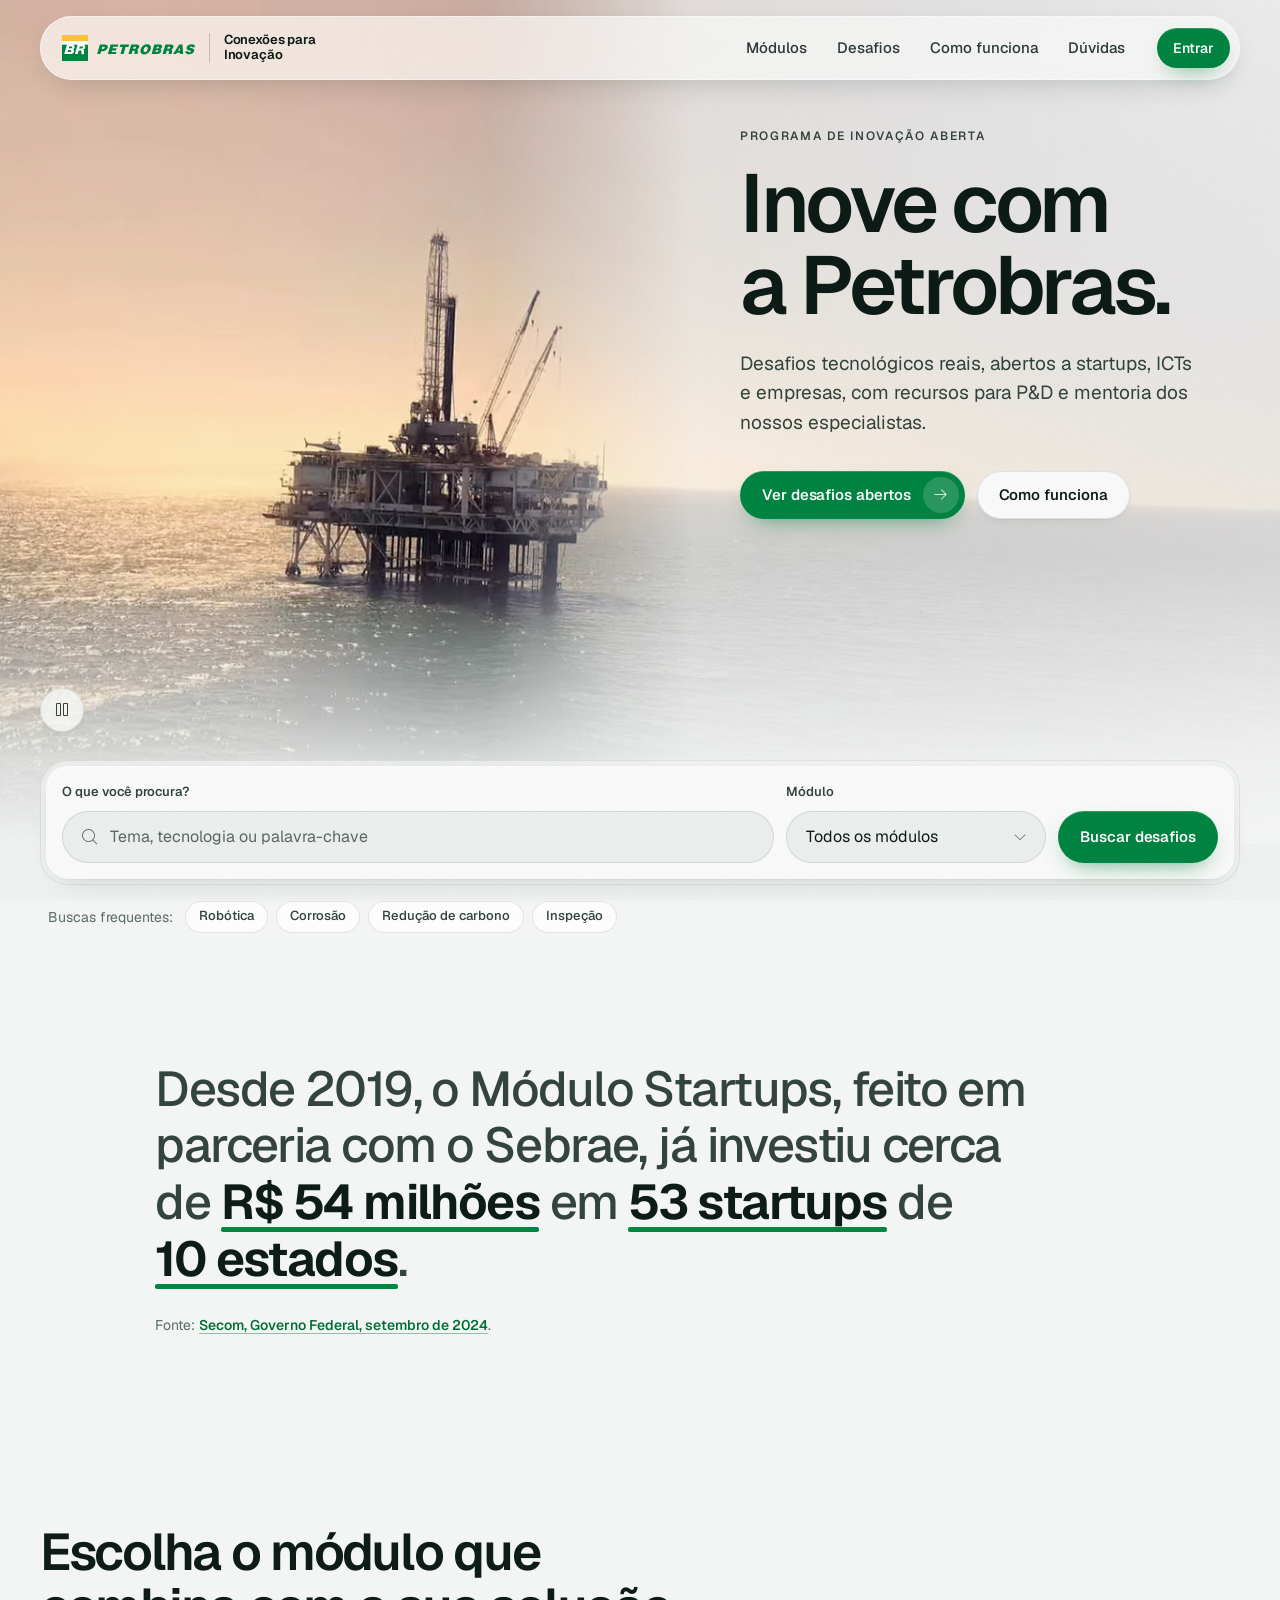
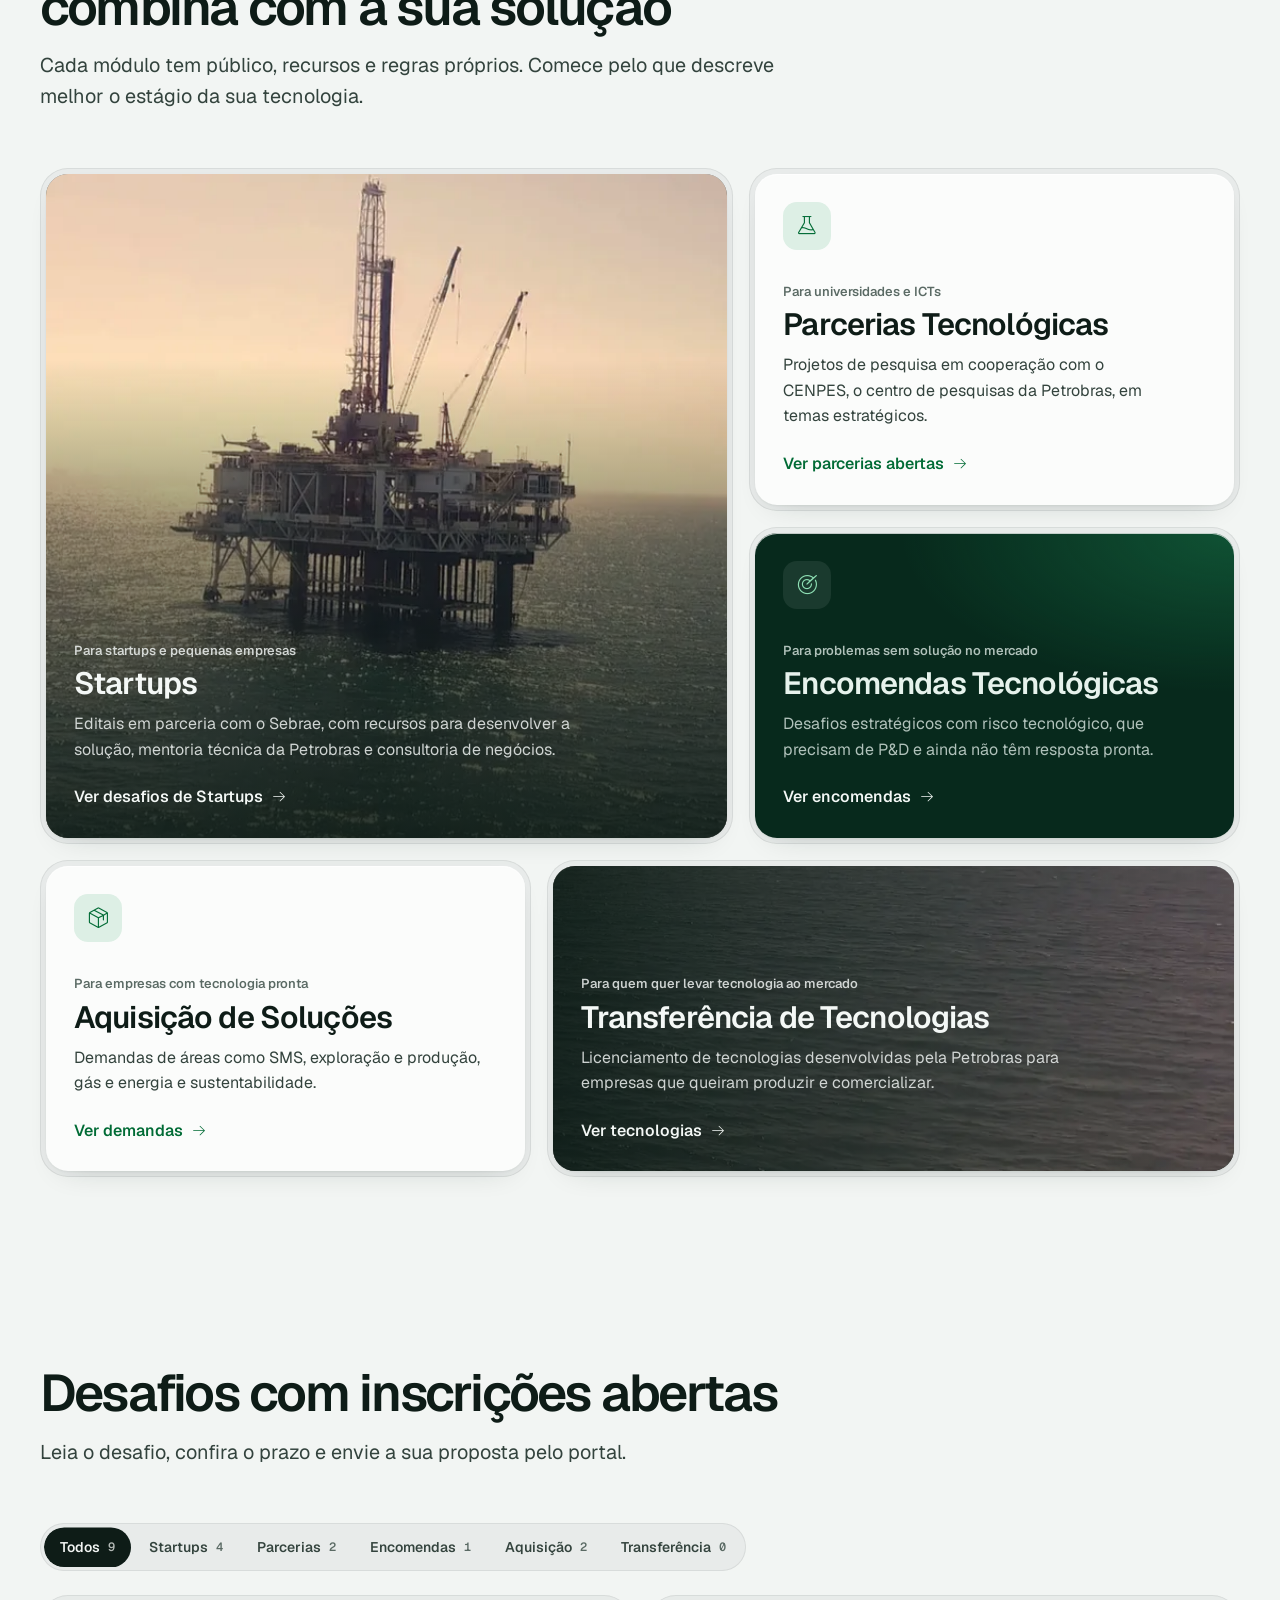
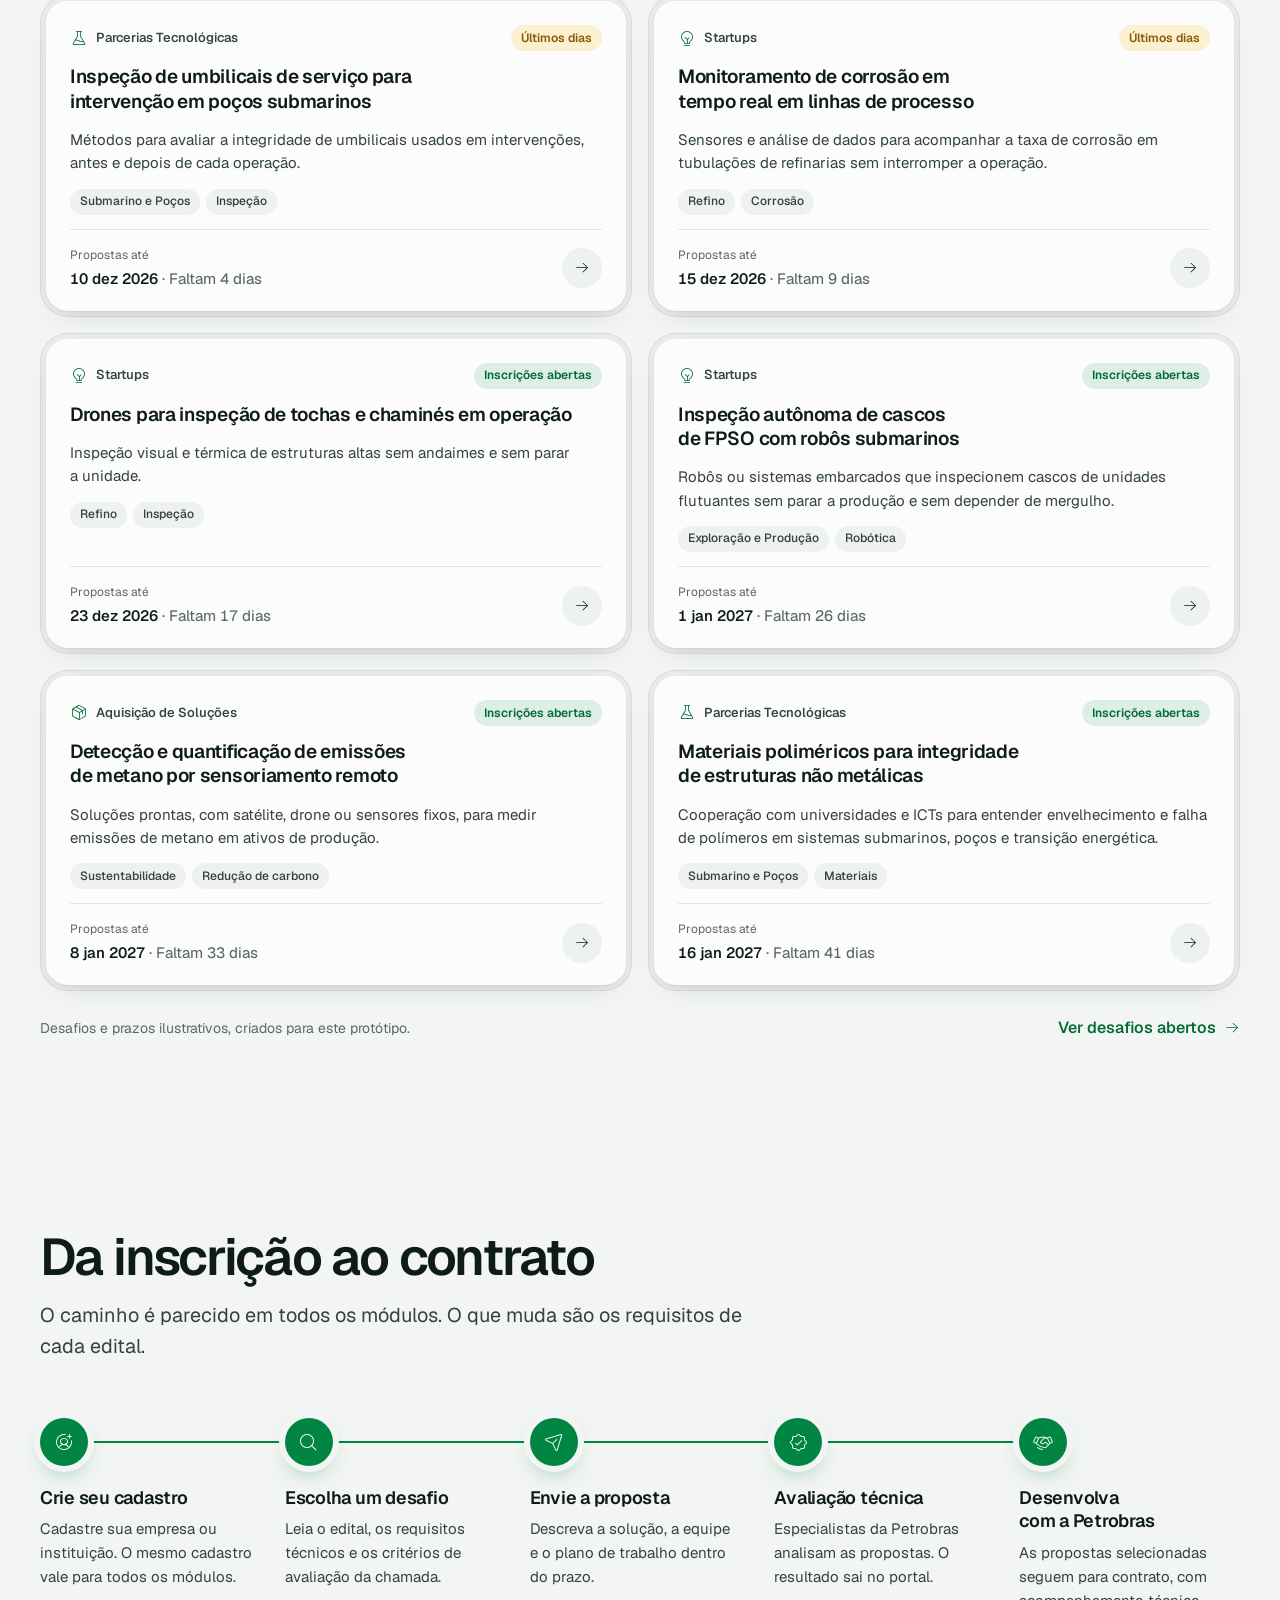
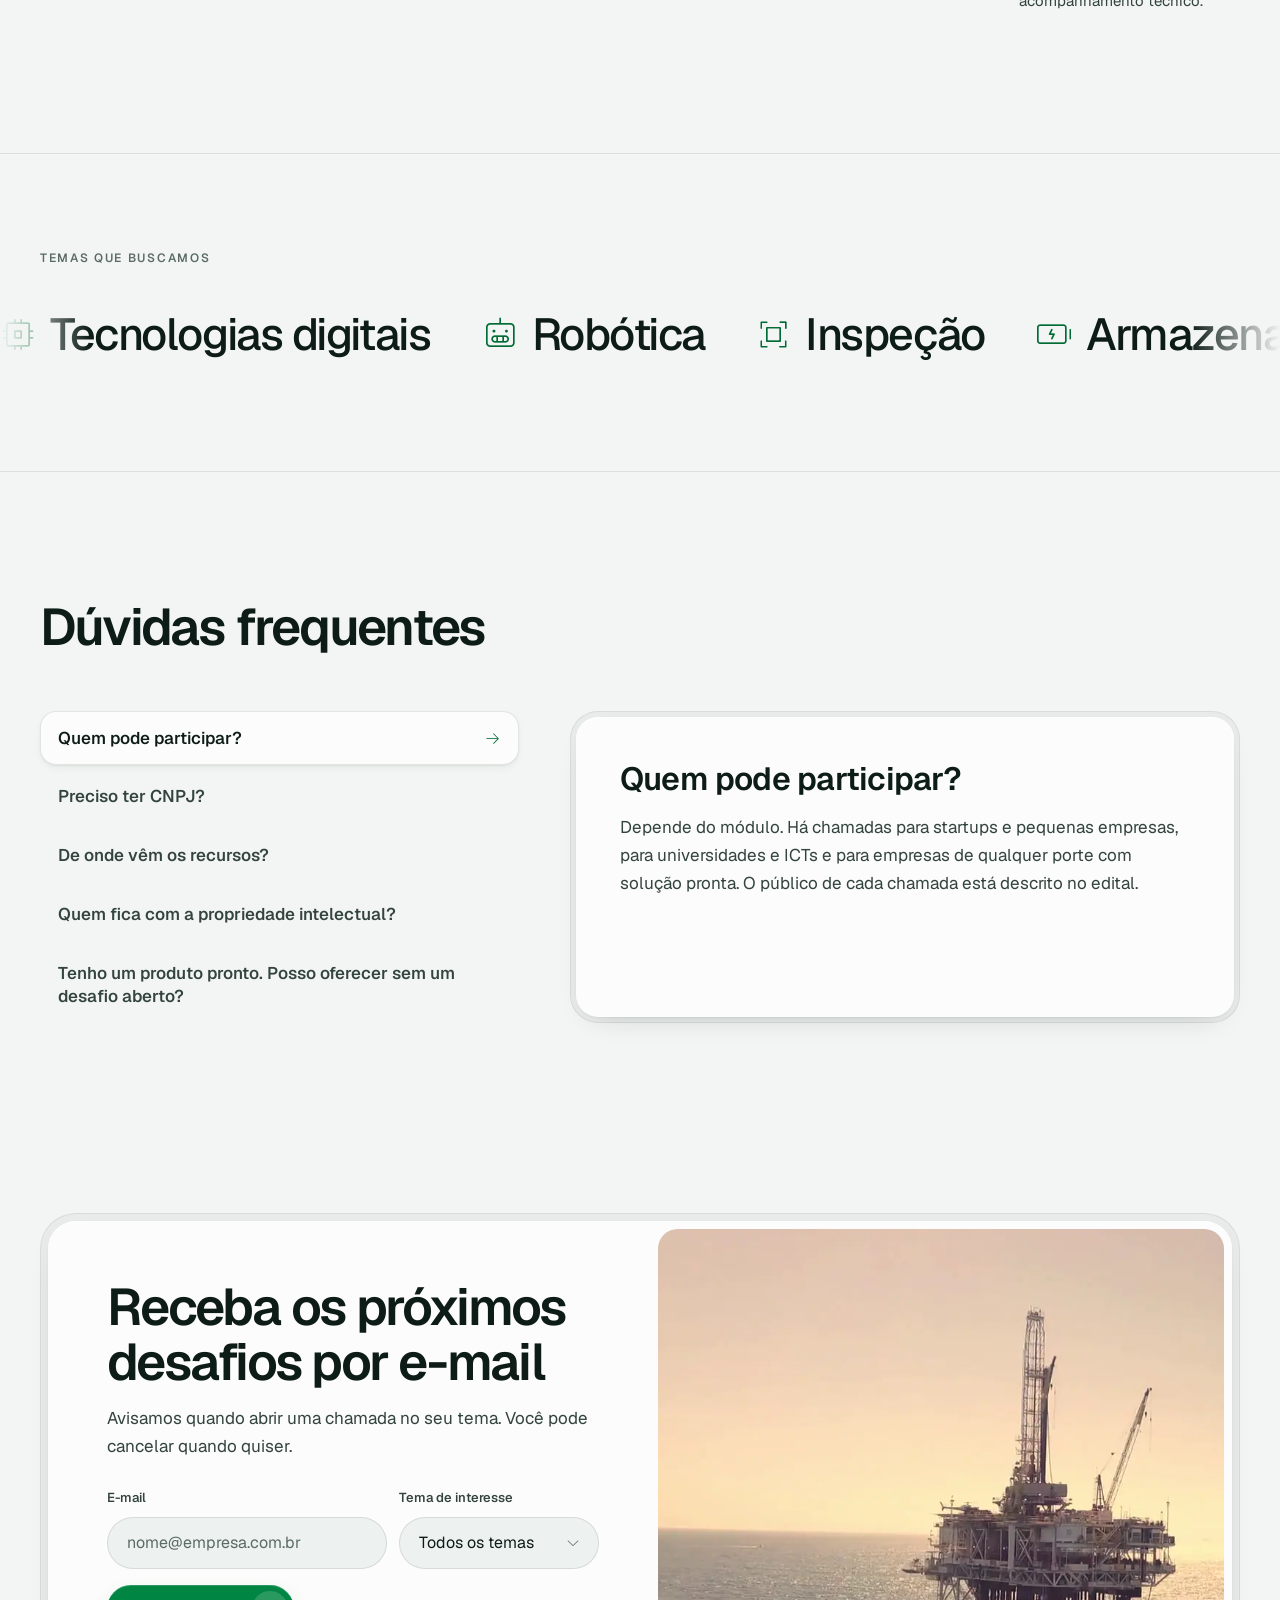
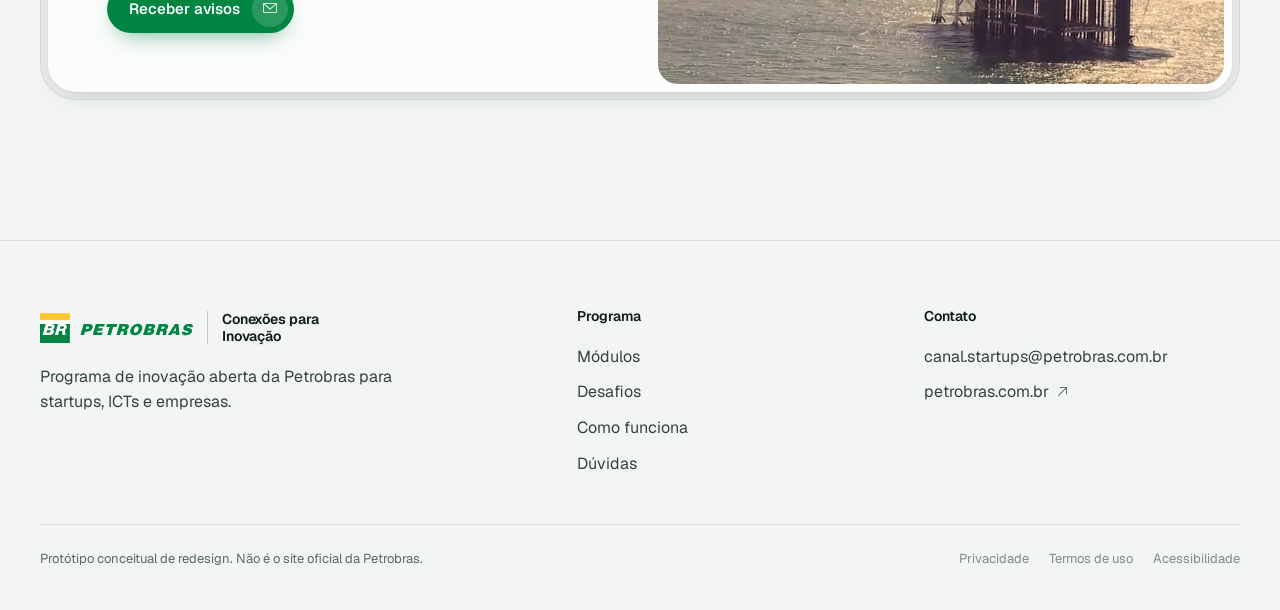
==== index.html @ 04a2581a "Logo oficial Petrobras e tema claro fixo - Assinatura com o logo oficial (Wikimedia Commons) na nave" ====
<!doctype html>
<html lang="pt-BR">
<head>
  <meta charset="utf-8">
  <meta name="viewport" content="width=device-width, initial-scale=1, viewport-fit=cover">
  <title>Petrobras Conexões para Inovação · Protótipo</title>
  <meta name="description" content="Protótipo de redesign do portal de inovação aberta da Petrobras: desafios tecnológicos abertos a startups, ICTs e empresas.">
  <meta name="robots" content="noindex">
  <meta name="color-scheme" content="light">
  <meta name="theme-color" content="#f2f5f3">
  <meta property="og:type" content="website">
  <meta property="og:title" content="Petrobras Conexões para Inovação · Protótipo">
  <meta property="og:description" content="Desafios tecnológicos reais, abertos a startups, ICTs e empresas.">
  <meta property="og:image" content="assets/media/og-image.jpg">
  <meta name="twitter:card" content="summary_large_image">
  <link rel="icon" href="assets/favicon.svg" type="image/svg+xml">
  <link rel="preload" href="assets/fonts/Geist-Variable.woff2" as="font" type="font/woff2" crossorigin>
  <link rel="preload" as="image" href="assets/media/poster-1600.webp" imagesrcset="assets/media/poster-960.webp 960w, assets/media/poster-1600.webp 1600w" imagesizes="100vw" fetchpriority="high">
  <link rel="stylesheet" href="assets/icons/phosphor/light.css">
  <link rel="stylesheet" href="assets/css/styles.css">
  <script>
    document.documentElement.classList.add("js");
  </script>
</head>
<body data-page="home">
  <a class="skip-link" href="#conteudo">Pular para o conteúdo</a>

  <header class="site-header" data-nav data-state="media">
    <nav class="nav" aria-label="Principal">
      <a class="brand" href="index.html" aria-label="Petrobras Conexões para Inovação, página inicial">
        <img class="brand__logo" src="assets/brand/petrobras-horizontal.svg" alt="" width="133" height="26">
        <span class="brand__name">Conexões para<br>Inovação</span>
      </a>
      <ul class="nav__links">
        <li><a class="nav__link" href="#modulos">Módulos</a></li>
        <li><a class="nav__link" href="desafios.html">Desafios</a></li>
        <li><a class="nav__link" href="#como-funciona">Como funciona</a></li>
        <li><a class="nav__link" href="#duvidas">Dúvidas</a></li>
      </ul>
      <div class="nav__actions">
        <a class="btn btn--primary btn--sm nav__signin" href="entrar.html">Entrar</a>
        <button class="nav__toggle" type="button" aria-expanded="false" aria-controls="menu" aria-label="Abrir menu"><span></span><span></span></button>
      </div>
    </nav>
  </header>

  <div class="menu" id="menu" inert>
    <ul class="menu__links">
      <li><a href="#modulos">Módulos</a></li>
      <li><a href="desafios.html">Desafios</a></li>
      <li><a href="#como-funciona">Como funciona</a></li>
      <li><a href="#duvidas">Dúvidas</a></li>
      <li><a href="entrar.html">Entrar</a></li>
    </ul>
    <div class="menu__foot small">
      <span>Dúvidas sobre o programa</span>
      <a class="text-link" href="mailto:canal.startups@petrobras.com.br">canal.startups@petrobras.com.br</a>
    </div>
  </div>

  <main id="conteudo">
    <!-- Hero -->
    <section class="hero" aria-labelledby="hero-title" data-hero>
      <div class="hero__media">
        <img src="assets/media/poster-1600.webp" srcset="assets/media/poster-960.webp 960w, assets/media/poster-1600.webp 1600w" sizes="100vw" alt="" width="1600" height="900" fetchpriority="high">
        <video class="hero__video" muted loop playsinline preload="none" aria-hidden="true" tabindex="-1" data-src-lg="assets/media/hero-1600" data-src-sm="assets/media/hero-960"></video>
      </div>
      <div class="hero__scrim"></div>
      <div class="container hero__inner">
        <div class="hero__content">
          <p class="eyebrow" data-enter="1">Programa de inovação aberta</p>
          <h1 class="display" id="hero-title" data-enter="2">Inove com a Petrobras.</h1>
          <p class="hero__sub" data-enter="3">Desafios tecnológicos reais, abertos a startups, ICTs e empresas, com recursos para P&amp;D e mentoria dos nossos especialistas.</p>
          <div class="hero__actions" data-enter="4">
            <a class="btn btn--primary btn--icon" href="desafios.html">
              <span class="btn__label">Ver desafios abertos</span>
              <span class="btn__icon"><i class="ph-light ph-arrow-right" aria-hidden="true"></i></span>
            </a>
            <a class="btn btn--secondary" href="#como-funciona">Como funciona</a>
          </div>
        </div>
      </div>
      <button class="hero__toggle" type="button" data-video-toggle aria-label="Pausar vídeo de fundo"><i class="ph-light ph-pause" aria-hidden="true"></i></button>
    </section>

    <!-- Busca sobreposta -->
    <div class="container dock-wrap">
      <form class="shell dock" action="desafios.html" method="get" role="search" aria-label="Buscar desafios">
        <div class="core dock__core">
          <div class="field">
            <label class="field__label" for="dock-q">O que você procura?</label>
            <div class="control">
              <i class="ph-light ph-magnifying-glass" aria-hidden="true"></i>
              <input class="input" id="dock-q" name="q" type="search" placeholder="Tema, tecnologia ou palavra-chave" autocomplete="off">
            </div>
          </div>
          <div class="field">
            <label class="field__label" for="dock-modulo">Módulo</label>
            <div class="control control--select">
              <select class="select" id="dock-modulo" name="modulo">
                <option value="">Todos os módulos</option>
                <option value="startups">Startups</option>
                <option value="parcerias">Parcerias Tecnológicas</option>
                <option value="encomendas">Encomendas Tecnológicas</option>
                <option value="aquisicao">Aquisição de Soluções</option>
                <option value="transferencia">Transferência de Tecnologias</option>
              </select>
              <i class="ph-light ph-caret-down" aria-hidden="true"></i>
            </div>
          </div>
          <button class="btn btn--primary dock__submit" type="submit">Buscar desafios</button>
        </div>
      </form>
      <div class="dock__quick">
        <span>Buscas frequentes:</span>
        <a class="chip" href="desafios.html?q=Rob%C3%B3tica">Robótica</a>
        <a class="chip" href="desafios.html?q=Corros%C3%A3o">Corrosão</a>
        <a class="chip" href="desafios.html?q=carbono">Redução de carbono</a>
        <a class="chip" href="desafios.html?q=Inspe%C3%A7%C3%A3o">Inspeção</a>
      </div>
    </div>

    <!-- Programa em números -->
    <section class="section" aria-label="O programa em números">
      <div class="container">
        <p class="statement__text reveal">Desde 2019, o Módulo Startups, feito em parceria com o Sebrae, já investiu cerca de <strong>R$ 54 milhões</strong> em <strong>53 startups</strong> de <strong>10 estados</strong>.</p>
        <p class="statement__source small reveal">Fonte: <a class="text-link" href="https://www.gov.br/secom/pt-br/acompanhe-a-secom/noticias/2024/09/startups-edital-de-r-16-milhoes-da-petrobras-esta-aberto-para-envio-de-propostas" target="_blank" rel="noopener">Secom, Governo Federal, setembro de 2024</a>.</p>
      </div>
    </section>

    <!-- Módulos -->
    <section class="section section--flush-top" id="modulos" aria-labelledby="modulos-title">
      <div class="container">
        <header class="section-head reveal">
          <h2 class="title-xl" id="modulos-title">Escolha o módulo que combina com a sua solução</h2>
          <p class="lead">Cada módulo tem público, recursos e regras próprios. Comece pelo que descreve melhor o estágio da sua tecnologia.</p>
        </header>

        <div class="bento" data-stagger>
          <article class="tile tile--a tile--media reveal">
            <div class="shell"><div class="core">
              <div class="tile__media"><img src="assets/media/platform-detail.webp" alt="Plataforma de produção em alto-mar ao entardecer, com torre de perfuração e guindastes." width="640" height="800" loading="lazy"></div>
              <div class="tile__body">
                <p class="tile__audience">Para startups e pequenas empresas</p>
                <h3 class="tile__title">Startups</h3>
                <p class="tile__text">Editais em parceria com o Sebrae, com recursos para desenvolver a solução, mentoria técnica da Petrobras e consultoria de negócios.</p>
                <a class="tile__cta" href="desafios.html?modulo=startups">Ver desafios de Startups <i class="ph-light ph-arrow-right" aria-hidden="true"></i></a>
              </div>
            </div></div>
          </article>

          <article class="tile tile--b reveal">
            <div class="shell"><div class="core">
              <span class="tile__icon"><i class="ph-light ph-flask" aria-hidden="true"></i></span>
              <div class="tile__body">
                <p class="tile__audience">Para universidades e ICTs</p>
                <h3 class="tile__title">Parcerias Tecnológicas</h3>
                <p class="tile__text">Projetos de pesquisa em cooperação com o CENPES, o centro de pesquisas da Petrobras, em temas estratégicos.</p>
                <a class="tile__cta" href="desafios.html?modulo=parcerias">Ver parcerias abertas <i class="ph-light ph-arrow-right" aria-hidden="true"></i></a>
              </div>
            </div></div>
          </article>

          <article class="tile tile--c tile--deep reveal">
            <div class="shell"><div class="core">
              <span class="tile__icon"><i class="ph-light ph-target" aria-hidden="true"></i></span>
              <div class="tile__body">
                <p class="tile__audience">Para problemas sem solução no mercado</p>
                <h3 class="tile__title">Encomendas Tecnológicas</h3>
                <p class="tile__text">Desafios estratégicos com risco tecnológico, que precisam de P&amp;D e ainda não têm resposta pronta.</p>
                <a class="tile__cta" href="desafios.html?modulo=encomendas">Ver encomendas <i class="ph-light ph-arrow-right" aria-hidden="true"></i></a>
              </div>
            </div></div>
          </article>

          <article class="tile tile--d reveal">
            <div class="shell"><div class="core">
              <span class="tile__icon"><i class="ph-light ph-package" aria-hidden="true"></i></span>
              <div class="tile__body">
                <p class="tile__audience">Para empresas com tecnologia pronta</p>
                <h3 class="tile__title">Aquisição de Soluções</h3>
                <p class="tile__text">Demandas de áreas como SMS, exploração e produção, gás e energia e sustentabilidade.</p>
                <a class="tile__cta" href="desafios.html?modulo=aquisicao">Ver demandas <i class="ph-light ph-arrow-right" aria-hidden="true"></i></a>
              </div>
            </div></div>
          </article>

          <article class="tile tile--e tile--media reveal">
            <div class="shell"><div class="core">
              <div class="tile__media"><img src="assets/media/sea-texture.webp" alt="" width="800" height="380" loading="lazy"></div>
              <div class="tile__body">
                <p class="tile__audience">Para quem quer levar tecnologia ao mercado</p>
                <h3 class="tile__title">Transferência de Tecnologias</h3>
                <p class="tile__text">Licenciamento de tecnologias desenvolvidas pela Petrobras para empresas que queiram produzir e comercializar.</p>
                <a class="tile__cta" href="desafios.html?modulo=transferencia&amp;status=todos">Ver tecnologias <i class="ph-light ph-arrow-right" aria-hidden="true"></i></a>
              </div>
            </div></div>
          </article>
        </div>
      </div>
    </section>

    <!-- Desafios abertos -->
    <section class="section section--flush-top" id="desafios" aria-labelledby="desafios-title">
      <div class="container">
        <header class="section-head reveal">
          <h2 class="title-xl" id="desafios-title">Desafios com inscrições abertas</h2>
          <p class="lead">Leia o desafio, confira o prazo e envie a sua proposta pelo portal.</p>
        </header>

        <div class="filters reveal">
          <div class="seg" data-seg="home" role="group" aria-label="Filtrar desafios por módulo">
            <div class="seg__inner">
              <div class="seg__track">
                <button class="seg__btn" type="button" data-value="" aria-pressed="true">Todos <span class="seg__count"></span></button>
                <button class="seg__btn" type="button" data-value="startups" aria-pressed="false">Startups <span class="seg__count"></span></button>
                <button class="seg__btn" type="button" data-value="parcerias" aria-pressed="false">Parcerias <span class="seg__count"></span></button>
                <button class="seg__btn" type="button" data-value="encomendas" aria-pressed="false">Encomendas <span class="seg__count"></span></button>
                <button class="seg__btn" type="button" data-value="aquisicao" aria-pressed="false">Aquisição <span class="seg__count"></span></button>
                <button class="seg__btn" type="button" data-value="transferencia" aria-pressed="false">Transferência <span class="seg__count"></span></button>
              </div>
              <div class="seg__active" aria-hidden="true"></div>
            </div>
          </div>
        </div>

        <div class="cards" data-home-list aria-live="polite"></div>

        <div class="section-foot">
          <p class="small">Desafios e prazos ilustrativos, criados para este protótipo.</p>
          <a class="link-arrow" href="desafios.html">Ver desafios abertos <i class="ph-light ph-arrow-right" aria-hidden="true"></i></a>
        </div>
      </div>
    </section>

    <!-- Como funciona -->
    <section class="section section--flush-top" id="como-funciona" aria-labelledby="como-title">
      <div class="container">
        <header class="section-head reveal">
          <h2 class="title-xl" id="como-title">Da inscrição ao contrato</h2>
          <p class="lead">O caminho é parecido em todos os módulos. O que muda são os requisitos de cada edital.</p>
        </header>
        <ol class="steps" data-steps>
          <li class="step">
            <span class="step__node"><i class="ph-light ph-user-circle-plus" aria-hidden="true"></i></span>
            <div>
              <h3 class="step__title">Crie seu cadastro</h3>
              <p class="step__text">Cadastre sua empresa ou instituição. O mesmo cadastro vale para todos os módulos.</p>
            </div>
          </li>
          <li class="step">
            <span class="step__node"><i class="ph-light ph-magnifying-glass" aria-hidden="true"></i></span>
            <div>
              <h3 class="step__title">Escolha um desafio</h3>
              <p class="step__text">Leia o edital, os requisitos técnicos e os critérios de avaliação da chamada.</p>
            </div>
          </li>
          <li class="step">
            <span class="step__node"><i class="ph-light ph-paper-plane-tilt" aria-hidden="true"></i></span>
            <div>
              <h3 class="step__title">Envie a proposta</h3>
              <p class="step__text">Descreva a solução, a equipe e o plano de trabalho dentro do prazo.</p>
            </div>
          </li>
          <li class="step">
            <span class="step__node"><i class="ph-light ph-seal-check" aria-hidden="true"></i></span>
            <div>
              <h3 class="step__title">Avaliação técnica</h3>
              <p class="step__text">Especialistas da Petrobras analisam as propostas. O resultado sai no portal.</p>
            </div>
          </li>
          <li class="step">
            <span class="step__node"><i class="ph-light ph-handshake" aria-hidden="true"></i></span>
            <div>
              <h3 class="step__title">Desenvolva com a Petrobras</h3>
              <p class="step__text">As propostas selecionadas seguem para contrato, com acompanhamento técnico.</p>
            </div>
          </li>
        </ol>
      </div>
    </section>

    <!-- Temas -->
    <section class="themes" aria-labelledby="temas-title">
      <div class="container themes__label">
        <h2 class="eyebrow" id="temas-title">Temas que buscamos</h2>
      </div>
      <div class="marquee" data-marquee>
        <div class="marquee__track">
          <ul class="marquee__group">
            <li><a class="theme-link" href="desafios.html?q=Tecnologias%20digitais&amp;status=todos"><i class="ph-light ph-cpu" aria-hidden="true"></i>Tecnologias digitais</a></li>
            <li><a class="theme-link" href="desafios.html?q=Rob%C3%B3tica&amp;status=todos"><i class="ph-light ph-robot" aria-hidden="true"></i>Robótica</a></li>
            <li><a class="theme-link" href="desafios.html?q=Inspe%C3%A7%C3%A3o&amp;status=todos"><i class="ph-light ph-scan" aria-hidden="true"></i>Inspeção</a></li>
            <li><a class="theme-link" href="desafios.html?q=energia&amp;status=todos"><i class="ph-light ph-battery-charging" aria-hidden="true"></i>Armazenamento e geração de energia</a></li>
            <li><a class="theme-link" href="desafios.html?q=carbono&amp;status=todos"><i class="ph-light ph-leaf" aria-hidden="true"></i>Redução de carbono</a></li>
            <li><a class="theme-link" href="desafios.html?q=geol%C3%B3gica&amp;status=todos"><i class="ph-light ph-mountains" aria-hidden="true"></i>Modelagem geológica</a></li>
            <li><a class="theme-link" href="desafios.html?q=Corros%C3%A3o&amp;status=todos"><i class="ph-light ph-drop-half-bottom" aria-hidden="true"></i>Corrosão</a></li>
          </ul>
        </div>
      </div>
    </section>

    <!-- Dúvidas -->
    <section class="section" id="duvidas" aria-labelledby="duvidas-title">
      <div class="container">
        <header class="section-head reveal">
          <h2 class="title-xl" id="duvidas-title">Dúvidas frequentes</h2>
        </header>
        <div class="reveal" data-faq>
          <div class="faq-details">
            <details>
              <summary><span>Quem pode participar?</span><i class="ph-light ph-caret-down" aria-hidden="true"></i></summary>
              <div class="faq-details__body"><p>Depende do módulo. Há chamadas para startups e pequenas empresas, para universidades e ICTs e para empresas de qualquer porte com solução pronta. O público de cada chamada está descrito no edital.</p></div>
            </details>
            <details>
              <summary><span>Preciso ter CNPJ?</span><i class="ph-light ph-caret-down" aria-hidden="true"></i></summary>
              <div class="faq-details__body"><p>Na maioria das chamadas, sim: a proposta é enviada por uma pessoa jurídica. Pesquisadores participam por meio da sua instituição. Os requisitos exatos estão em cada edital.</p></div>
            </details>
            <details>
              <summary><span>De onde vêm os recursos?</span><i class="ph-light ph-caret-down" aria-hidden="true"></i></summary>
              <div class="faq-details__body"><p>Boa parte dos projetos é financiada com recursos da cláusula de PD&amp;I dos contratos de exploração e produção, regulada pela ANP. Valores e formas de repasse variam por edital.</p></div>
            </details>
            <details>
              <summary><span>Quem fica com a propriedade intelectual?</span><i class="ph-light ph-caret-down" aria-hidden="true"></i></summary>
              <div class="faq-details__body"><p>As regras de propriedade intelectual variam por módulo e estão descritas em cada edital. Leia essa seção com atenção antes de enviar a proposta.</p></div>
            </details>
            <details>
              <summary><span>Tenho um produto pronto. Posso oferecer sem um desafio aberto?</span><i class="ph-light ph-caret-down" aria-hidden="true"></i></summary>
              <div class="faq-details__body"><p>Ofertas espontâneas de produtos, sem relação com uma chamada e sem desenvolvimento tecnológico, não entram no programa. Para esses casos, escreva para <a class="text-link" href="mailto:canal.startups@petrobras.com.br">canal.startups@petrobras.com.br</a>.</p></div>
            </details>
          </div>
        </div>
      </div>
    </section>

    <!-- Avisos por e-mail -->
    <section class="section section--flush-top" id="avisos" aria-labelledby="avisos-title">
      <div class="container">
        <div class="shell cta reveal">
          <div class="core cta__core">
            <div class="cta__content">
              <h2 class="title-xl" id="avisos-title">Receba os próximos desafios por e-mail</h2>
              <p class="cta__text">Avisamos quando abrir uma chamada no seu tema. Você pode cancelar quando quiser.</p>
              <form class="cta__form" data-newsletter novalidate>
                <div class="field">
                  <label class="field__label" for="nl-email">E-mail</label>
                  <input class="input" id="nl-email" name="email" type="email" autocomplete="email" placeholder="nome@empresa.com.br" aria-describedby="nl-email-error">
                  <p class="field__error" id="nl-email-error" hidden></p>
                </div>
                <div class="field">
                  <label class="field__label" for="nl-tema">Tema de interesse</label>
                  <div class="control control--select">
                    <select class="select" id="nl-tema" name="tema">
                      <option value="">Todos os temas</option>
                      <option>Tecnologias digitais</option>
                      <option>Robótica</option>
                      <option>Inspeção</option>
                      <option>Armazenamento e geração de energia</option>
                      <option>Redução de carbono</option>
                      <option>Modelagem geológica</option>
                      <option>Corrosão</option>
                    </select>
                    <i class="ph-light ph-caret-down" aria-hidden="true"></i>
                  </div>
                </div>
                <button class="btn btn--primary btn--icon" type="submit">
                  <span class="btn__label">Receber avisos</span>
                  <span class="btn__icon"><i class="ph-light ph-envelope-simple" aria-hidden="true"></i></span>
                </button>
              </form>
              <div class="cta__success" data-newsletter-success role="status" tabindex="-1" hidden>
                <i class="ph-light ph-check" aria-hidden="true"></i>
                <div>
                  <p><strong>Pronto.</strong> Os próximos desafios vão chegar em <span data-success-email></span>.</p>
                  <p>Protótipo: nenhum e-mail foi cadastrado de verdade.</p>
                  <button type="button" data-newsletter-reset>Usar outro e-mail</button>
                </div>
              </div>
            </div>
            <div class="cta__media"><img src="assets/media/horizon-right.webp" alt="" width="1300" height="620" loading="lazy"></div>
          </div>
        </div>
      </div>
    </section>
  </main>

  <footer class="footer">
    <div class="container">
      <div class="footer__grid">
        <div class="footer__brand">
          <a class="brand brand--footer" href="index.html" aria-label="Petrobras Conexões para Inovação, página inicial">
            <img class="brand__logo" src="assets/brand/petrobras-horizontal.svg" alt="" width="153" height="30" loading="lazy">
            <span class="brand__name">Conexões para<br>Inovação</span>
          </a>
          <p>Programa de inovação aberta da Petrobras para startups, ICTs e empresas.</p>
        </div>
        <nav aria-labelledby="f-programa">
          <h2 id="f-programa">Programa</h2>
          <ul class="footer__links">
            <li><a href="#modulos">Módulos</a></li>
            <li><a href="desafios.html">Desafios</a></li>
            <li><a href="#como-funciona">Como funciona</a></li>
            <li><a href="#duvidas">Dúvidas</a></li>
          </ul>
        </nav>
        <div>
          <h2>Contato</h2>
          <ul class="footer__links">
            <li><a href="mailto:canal.startups@petrobras.com.br">canal.startups@petrobras.com.br</a></li>
            <li><a href="https://petrobras.com.br" target="_blank" rel="noopener">petrobras.com.br <i class="ph-light ph-arrow-up-right" aria-hidden="true"></i></a></li>
          </ul>
        </div>
      </div>
      <div class="footer__bottom">
        <p>Protótipo conceitual de redesign. Não é o site oficial da Petrobras.</p>
        <ul class="footer__legal">
          <li><span class="is-disabled" aria-disabled="true" title="Disponível na versão final">Privacidade</span></li>
          <li><span class="is-disabled" aria-disabled="true" title="Disponível na versão final">Termos de uso</span></li>
          <li><span class="is-disabled" aria-disabled="true" title="Disponível na versão final">Acessibilidade</span></li>
        </ul>
      </div>
    </div>
  </footer>

  <div class="toast-region" aria-live="polite" data-toasts></div>

  <script src="assets/js/data.js"></script>
  <script src="assets/js/app.js"></script>
</body>
</html>
---- assets/icons/phosphor/light.css ----
@font-face {
  font-family: "Phosphor-Light";
  src: url("./Phosphor-Light.woff2") format("woff2");
  font-weight: normal;
  font-style: normal;
  font-display: block;
}

.ph-light {
  /* use !important to prevent issues with browser extensions that change fonts */
  font-family: "Phosphor-Light" !important;
  speak: never;
  font-style: normal;
  font-weight: normal;
  font-variant: normal;
  text-transform: none;
  line-height: 1;

  /* Enable Ligatures ================ */
  letter-spacing: 0;
  -webkit-font-feature-settings: "liga";
  -moz-font-feature-settings: "liga=1";
  -moz-font-feature-settings: "liga";
  -ms-font-feature-settings: "liga" 1;
  font-feature-settings: "liga";
  -webkit-font-variant-ligatures: discretionary-ligatures;
  font-variant-ligatures: discretionary-ligatures;

  /* Better Font Rendering =========== */
  -webkit-font-smoothing: antialiased;
  -moz-osx-font-smoothing: grayscale;
}

.ph-light.ph-acorn:before {
  content: "\eb9a";
}
.ph-light.ph-address-book:before {
  content: "\e6f8";
}
.ph-light.ph-address-book-tabs:before {
  content: "\ee4e";
}
.ph-light.ph-air-traffic-control:before {
  content: "\ecd8";
}
.ph-light.ph-airplane:before {
  content: "\e002";
}
.ph-light.ph-airplane-in-flight:before {
  content: "\e4fe";
}
.ph-light.ph-airplane-landing:before {
  content: "\e502";
}
.ph-light.ph-airplane-takeoff:before {
  content: "\e504";
}
.ph-light.ph-airplane-taxiing:before {
  content: "\e500";
}
.ph-light.ph-airplane-tilt:before {
  content: "\e5d6";
}
.ph-light.ph-airplay:before {
  content: "\e004";
}
.ph-light.ph-alarm:before {
  content: "\e006";
}
.ph-light.ph-alien:before {
  content: "\e8a6";
}
.ph-light.ph-align-bottom:before {
  content: "\e506";
}
.ph-light.ph-align-bottom-simple:before {
  content: "\eb0c";
}
.ph-light.ph-align-center-horizontal:before {
  content: "\e50a";
}
.ph-light.ph-align-center-horizontal-simple:before {
  content: "\eb0e";
}
.ph-light.ph-align-center-vertical:before {
  content: "\e50c";
}
.ph-light.ph-align-center-vertical-simple:before {
  content: "\eb10";
}
.ph-light.ph-align-left:before {
  content: "\e50e";
}
.ph-light.ph-align-left-simple:before {
  content: "\eaee";
}
.ph-light.ph-align-right:before {
  content: "\e510";
}
.ph-light.ph-align-right-simple:before {
  content: "\eb12";
}
.ph-light.ph-align-top:before {
  content: "\e512";
}
.ph-light.ph-align-top-simple:before {
  content: "\eb14";
}
.ph-light.ph-amazon-logo:before {
  content: "\e96c";
}
.ph-light.ph-ambulance:before {
  content: "\e572";
}
.ph-light.ph-anchor:before {
  content: "\e514";
}
.ph-light.ph-anchor-simple:before {
  content: "\e5d8";
}
.ph-light.ph-android-logo:before {
  content: "\e008";
}
.ph-light.ph-angle:before {
  content: "\e7bc";
}
.ph-light.ph-angular-logo:before {
  content: "\eb80";
}
.ph-light.ph-aperture:before {
  content: "\e00a";
}
.ph-light.ph-app-store-logo:before {
  content: "\e974";
}
.ph-light.ph-app-window:before {
  content: "\e5da";
}
.ph-light.ph-apple-logo:before {
  content: "\e516";
}
.ph-light.ph-apple-podcasts-logo:before {
  content: "\eb96";
}
.ph-light.ph-approximate-equals:before {
  content: "\edaa";
}
.ph-light.ph-archive:before {
  content: "\e00c";
}
.ph-light.ph-armchair:before {
  content: "\e012";
}
.ph-light.ph-arrow-arc-left:before {
  content: "\e014";
}
.ph-light.ph-arrow-arc-right:before {
  content: "\e016";
}
.ph-light.ph-arrow-bend-double-up-left:before {
  content: "\e03a";
}
.ph-light.ph-arrow-bend-double-up-right:before {
  content: "\e03c";
}
.ph-light.ph-arrow-bend-down-left:before {
  content: "\e018";
}
.ph-light.ph-arrow-bend-down-right:before {
  content: "\e01a";
}
.ph-light.ph-arrow-bend-left-down:before {
  content: "\e01c";
}
.ph-light.ph-arrow-bend-left-up:before {
  content: "\e01e";
}
.ph-light.ph-arrow-bend-right-down:before {
  content: "\e020";
}
.ph-light.ph-arrow-bend-right-up:before {
  content: "\e022";
}
.ph-light.ph-arrow-bend-up-left:before {
  content: "\e024";
}
.ph-light.ph-arrow-bend-up-right:before {
  content: "\e026";
}
.ph-light.ph-arrow-circle-down:before {
  content: "\e028";
}
.ph-light.ph-arrow-circle-down-left:before {
  content: "\e02a";
}
.ph-light.ph-arrow-circle-down-right:before {
  content: "\e02c";
}
.ph-light.ph-arrow-circle-left:before {
  content: "\e05a";
}
.ph-light.ph-arrow-circle-right:before {
  content: "\e02e";
}
.ph-light.ph-arrow-circle-up:before {
  content: "\e030";
}
.ph-light.ph-arrow-circle-up-left:before {
  content: "\e032";
}
.ph-light.ph-arrow-circle-up-right:before {
  content: "\e034";
}
.ph-light.ph-arrow-clockwise:before {
  content: "\e036";
}
.ph-light.ph-arrow-counter-clockwise:before {
  content: "\e038";
}
.ph-light.ph-arrow-down:before {
  content: "\e03e";
}
.ph-light.ph-arrow-down-left:before {
  content: "\e040";
}
.ph-light.ph-arrow-down-right:before {
  content: "\e042";
}
.ph-light.ph-arrow-elbow-down-left:before {
  content: "\e044";
}
.ph-light.ph-arrow-elbow-down-right:before {
  content: "\e046";
}
.ph-light.ph-arrow-elbow-left:before {
  content: "\e048";
}
.ph-light.ph-arrow-elbow-left-down:before {
  content: "\e04a";
}
.ph-light.ph-arrow-elbow-left-up:before {
  content: "\e04c";
}
.ph-light.ph-arrow-elbow-right:before {
  content: "\e04e";
}
.ph-light.ph-arrow-elbow-right-down:before {
  content: "\e050";
}
.ph-light.ph-arrow-elbow-right-up:before {
  content: "\e052";
}
.ph-light.ph-arrow-elbow-up-left:before {
  content: "\e054";
}
.ph-light.ph-arrow-elbow-up-right:before {
  content: "\e056";
}
.ph-light.ph-arrow-fat-down:before {
  content: "\e518";
}
.ph-light.ph-arrow-fat-left:before {
  content: "\e51a";
}
.ph-light.ph-arrow-fat-line-down:before {
  content: "\e51c";
}
.ph-light.ph-arrow-fat-line-left:before {
  content: "\e51e";
}
.ph-light.ph-arrow-fat-line-right:before {
  content: "\e520";
}
.ph-light.ph-arrow-fat-line-up:before {
  content: "\e522";
}
.ph-light.ph-arrow-fat-lines-down:before {
  content: "\e524";
}
.ph-light.ph-arrow-fat-lines-left:before {
  content: "\e526";
}
.ph-light.ph-arrow-fat-lines-right:before {
  content: "\e528";
}
.ph-light.ph-arrow-fat-lines-up:before {
  content: "\e52a";
}
.ph-light.ph-arrow-fat-right:before {
  content: "\e52c";
}
.ph-light.ph-arrow-fat-up:before {
  content: "\e52e";
}
.ph-light.ph-arrow-left:before {
  content: "\e058";
}
.ph-light.ph-arrow-line-down:before {
  content: "\e05c";
}
.ph-light.ph-arrow-line-down-left:before {
  content: "\e05e";
}
.ph-light.ph-arrow-line-down-right:before {
  content: "\e060";
}
.ph-light.ph-arrow-line-left:before {
  content: "\e062";
}
.ph-light.ph-arrow-line-right:before {
  content: "\e064";
}
.ph-light.ph-arrow-line-up:before {
  content: "\e066";
}
.ph-light.ph-arrow-line-up-left:before {
  content: "\e068";
}
.ph-light.ph-arrow-line-up-right:before {
  content: "\e06a";
}
.ph-light.ph-arrow-right:before {
  content: "\e06c";
}
.ph-light.ph-arrow-square-down:before {
  content: "\e06e";
}
.ph-light.ph-arrow-square-down-left:before {
  content: "\e070";
}
.ph-light.ph-arrow-square-down-right:before {
  content: "\e072";
}
.ph-light.ph-arrow-square-in:before {
  content: "\e5dc";
}
.ph-light.ph-arrow-square-left:before {
  content: "\e074";
}
.ph-light.ph-arrow-square-out:before {
  content: "\e5de";
}
.ph-light.ph-arrow-square-right:before {
  content: "\e076";
}
.ph-light.ph-arrow-square-up:before {
  content: "\e078";
}
.ph-light.ph-arrow-square-up-left:before {
  content: "\e07a";
}
.ph-light.ph-arrow-square-up-right:before {
  content: "\e07c";
}
.ph-light.ph-arrow-u-down-left:before {
  content: "\e07e";
}
.ph-light.ph-arrow-u-down-right:before {
  content: "\e080";
}
.ph-light.ph-arrow-u-left-down:before {
  content: "\e082";
}
.ph-light.ph-arrow-u-left-up:before {
  content: "\e084";
}
.ph-light.ph-arrow-u-right-down:before {
  content: "\e086";
}
.ph-light.ph-arrow-u-right-up:before {
  content: "\e088";
}
.ph-light.ph-arrow-u-up-left:before {
  content: "\e08a";
}
.ph-light.ph-arrow-u-up-right:before {
  content: "\e08c";
}
.ph-light.ph-arrow-up:before {
  content: "\e08e";
}
.ph-light.ph-arrow-up-left:before {
  content: "\e090";
}
.ph-light.ph-arrow-up-right:before {
  content: "\e092";
}
.ph-light.ph-arrows-clockwise:before {
  content: "\e094";
}
.ph-light.ph-arrows-counter-clockwise:before {
  content: "\e096";
}
.ph-light.ph-arrows-down-up:before {
  content: "\e098";
}
.ph-light.ph-arrows-horizontal:before {
  content: "\eb06";
}
.ph-light.ph-arrows-in:before {
  content: "\e09a";
}
.ph-light.ph-arrows-in-cardinal:before {
  content: "\e09c";
}
.ph-light.ph-arrows-in-line-horizontal:before {
  content: "\e530";
}
.ph-light.ph-arrows-in-line-vertical:before {
  content: "\e532";
}
.ph-light.ph-arrows-in-simple:before {
  content: "\e09e";
}
.ph-light.ph-arrows-left-right:before {
  content: "\e0a0";
}
.ph-light.ph-arrows-merge:before {
  content: "\ed3e";
}
.ph-light.ph-arrows-out:before {
  content: "\e0a2";
}
.ph-light.ph-arrows-out-cardinal:before {
  content: "\e0a4";
}
.ph-light.ph-arrows-out-line-horizontal:before {
  content: "\e534";
}
.ph-light.ph-arrows-out-line-vertical:before {
  content: "\e536";
}
.ph-light.ph-arrows-out-simple:before {
  content: "\e0a6";
}
.ph-light.ph-arrows-split:before {
  content: "\ed3c";
}
.ph-light.ph-arrows-vertical:before {
  content: "\eb04";
}
.ph-light.ph-article:before {
  content: "\e0a8";
}
.ph-light.ph-article-medium:before {
  content: "\e5e0";
}
.ph-light.ph-article-ny-times:before {
  content: "\e5e2";
}
.ph-light.ph-asclepius:before {
  content: "\ee34";
}
.ph-light.ph-caduceus:before {
  content: "\ee34";
}
.ph-light.ph-asterisk:before {
  content: "\e0aa";
}
.ph-light.ph-asterisk-simple:before {
  content: "\e832";
}
.ph-light.ph-at:before {
  content: "\e0ac";
}
.ph-light.ph-atom:before {
  content: "\e5e4";
}
.ph-light.ph-avocado:before {
  content: "\ee04";
}
.ph-light.ph-axe:before {
  content: "\e9fc";
}
.ph-light.ph-baby:before {
  content: "\e774";
}
.ph-light.ph-baby-carriage:before {
  content: "\e818";
}
.ph-light.ph-backpack:before {
  content: "\e922";
}
.ph-light.ph-backspace:before {
  content: "\e0ae";
}
.ph-light.ph-bag:before {
  content: "\e0b0";
}
.ph-light.ph-bag-simple:before {
  content: "\e5e6";
}
.ph-light.ph-balloon:before {
  content: "\e76c";
}
.ph-light.ph-bandaids:before {
  content: "\e0b2";
}
.ph-light.ph-bank:before {
  content: "\e0b4";
}
.ph-light.ph-barbell:before {
  content: "\e0b6";
}
.ph-light.ph-barcode:before {
  content: "\e0b8";
}
.ph-light.ph-barn:before {
  content: "\ec72";
}
.ph-light.ph-barricade:before {
  content: "\e948";
}
.ph-light.ph-baseball:before {
  content: "\e71a";
}
.ph-light.ph-baseball-cap:before {
  content: "\ea28";
}
.ph-light.ph-baseball-helmet:before {
  content: "\ee4a";
}
.ph-light.ph-basket:before {
  content: "\e964";
}
.ph-light.ph-basketball:before {
  content: "\e724";
}
.ph-light.ph-bathtub:before {
  content: "\e81e";
}
.ph-light.ph-battery-charging:before {
  content: "\e0ba";
}
.ph-light.ph-battery-charging-vertical:before {
  content: "\e0bc";
}
.ph-light.ph-battery-empty:before {
  content: "\e0be";
}
.ph-light.ph-battery-full:before {
  content: "\e0c0";
}
.ph-light.ph-battery-high:before {
  content: "\e0c2";
}
.ph-light.ph-battery-low:before {
  content: "\e0c4";
}
.ph-light.ph-battery-medium:before {
  content: "\e0c6";
}
.ph-light.ph-battery-plus:before {
  content: "\e808";
}
.ph-light.ph-battery-plus-vertical:before {
  content: "\ec50";
}
.ph-light.ph-battery-vertical-empty:before {
  content: "\e7c6";
}
.ph-light.ph-battery-vertical-full:before {
  content: "\e7c4";
}
.ph-light.ph-battery-vertical-high:before {
  content: "\e7c2";
}
.ph-light.ph-battery-vertical-low:before {
  content: "\e7be";
}
.ph-light.ph-battery-vertical-medium:before {
  content: "\e7c0";
}
.ph-light.ph-battery-warning:before {
  content: "\e0c8";
}
.ph-light.ph-battery-warning-vertical:before {
  content: "\e0ca";
}
.ph-light.ph-beach-ball:before {
  content: "\ed24";
}
.ph-light.ph-beanie:before {
  content: "\ea2a";
}
.ph-light.ph-bed:before {
  content: "\e0cc";
}
.ph-light.ph-beer-bottle:before {
  content: "\e7b0";
}
.ph-light.ph-beer-stein:before {
  content: "\eb62";
}
.ph-light.ph-behance-logo:before {
  content: "\e7f4";
}
.ph-light.ph-bell:before {
  content: "\e0ce";
}
.ph-light.ph-bell-ringing:before {
  content: "\e5e8";
}
.ph-light.ph-bell-simple:before {
  content: "\e0d0";
}
.ph-light.ph-bell-simple-ringing:before {
  content: "\e5ea";
}
.ph-light.ph-bell-simple-slash:before {
  content: "\e0d2";
}
.ph-light.ph-bell-simple-z:before {
  content: "\e5ec";
}
.ph-light.ph-bell-slash:before {
  content: "\e0d4";
}
.ph-light.ph-bell-z:before {
  content: "\e5ee";
}
.ph-light.ph-belt:before {
  content: "\ea2c";
}
.ph-light.ph-bezier-curve:before {
  content: "\eb00";
}
.ph-light.ph-bicycle:before {
  content: "\e0d6";
}
.ph-light.ph-binary:before {
  content: "\ee60";
}
.ph-light.ph-binoculars:before {
  content: "\ea64";
}
.ph-light.ph-biohazard:before {
  content: "\e9e0";
}
.ph-light.ph-bird:before {
  content: "\e72c";
}
.ph-light.ph-blueprint:before {
  content: "\eda0";
}
.ph-light.ph-bluetooth:before {
  content: "\e0da";
}
.ph-light.ph-bluetooth-connected:before {
  content: "\e0dc";
}
.ph-light.ph-bluetooth-slash:before {
  content: "\e0de";
}
.ph-light.ph-bluetooth-x:before {
  content: "\e0e0";
}
.ph-light.ph-boat:before {
  content: "\e786";
}
.ph-light.ph-bomb:before {
  content: "\ee0a";
}
.ph-light.ph-bone:before {
  content: "\e7f2";
}
.ph-light.ph-book:before {
  content: "\e0e2";
}
.ph-light.ph-book-bookmark:before {
  content: "\e0e4";
}
.ph-light.ph-book-open:before {
  content: "\e0e6";
}
.ph-light.ph-book-open-text:before {
  content: "\e8f2";
}
.ph-light.ph-book-open-user:before {
  content: "\ede0";
}
.ph-light.ph-bookmark:before {
  content: "\e0e8";
}
.ph-light.ph-bookmark-simple:before {
  content: "\e0ea";
}
.ph-light.ph-bookmarks:before {
  content: "\e0ec";
}
.ph-light.ph-bookmarks-simple:before {
  content: "\e5f0";
}
.ph-light.ph-books:before {
  content: "\e758";
}
.ph-light.ph-boot:before {
  content: "\ecca";
}
.ph-light.ph-boules:before {
  content: "\e722";
}
.ph-light.ph-bounding-box:before {
  content: "\e6ce";
}
.ph-light.ph-bowl-food:before {
  content: "\eaa4";
}
.ph-light.ph-bowl-steam:before {
  content: "\e8e4";
}
.ph-light.ph-bowling-ball:before {
  content: "\ea34";
}
.ph-light.ph-box-arrow-down:before {
  content: "\e00e";
}
.ph-light.ph-archive-box:before {
  content: "\e00e";
}
.ph-light.ph-box-arrow-up:before {
  content: "\ee54";
}
.ph-light.ph-boxing-glove:before {
  content: "\ea36";
}
.ph-light.ph-brackets-angle:before {
  content: "\e862";
}
.ph-light.ph-brackets-curly:before {
  content: "\e860";
}
.ph-light.ph-brackets-round:before {
  content: "\e864";
}
.ph-light.ph-brackets-square:before {
  content: "\e85e";
}
.ph-light.ph-brain:before {
  content: "\e74e";
}
.ph-light.ph-brandy:before {
  content: "\e6b4";
}
.ph-light.ph-bread:before {
  content: "\e81c";
}
.ph-light.ph-bridge:before {
  content: "\ea68";
}
.ph-light.ph-briefcase:before {
  content: "\e0ee";
}
.ph-light.ph-briefcase-metal:before {
  content: "\e5f2";
}
.ph-light.ph-broadcast:before {
  content: "\e0f2";
}
.ph-light.ph-broom:before {
  content: "\ec54";
}
.ph-light.ph-browser:before {
  content: "\e0f4";
}
.ph-light.ph-browsers:before {
  content: "\e0f6";
}
.ph-light.ph-bug:before {
  content: "\e5f4";
}
.ph-light.ph-bug-beetle:before {
  content: "\e5f6";
}
.ph-light.ph-bug-droid:before {
  content: "\e5f8";
}
.ph-light.ph-building:before {
  content: "\e100";
}
.ph-light.ph-building-apartment:before {
  content: "\e0fe";
}
.ph-light.ph-building-office:before {
  content: "\e0ff";
}
.ph-light.ph-buildings:before {
  content: "\e102";
}
.ph-light.ph-bulldozer:before {
  content: "\ec6c";
}
.ph-light.ph-bus:before {
  content: "\e106";
}
.ph-light.ph-butterfly:before {
  content: "\ea6e";
}
.ph-light.ph-cable-car:before {
  content: "\e49c";
}
.ph-light.ph-cactus:before {
  content: "\e918";
}
.ph-light.ph-cake:before {
  content: "\e780";
}
.ph-light.ph-calculator:before {
  content: "\e538";
}
.ph-light.ph-calendar:before {
  content: "\e108";
}
.ph-light.ph-calendar-blank:before {
  content: "\e10a";
}
.ph-light.ph-calendar-check:before {
  content: "\e712";
}
.ph-light.ph-calendar-dot:before {
  content: "\e7b2";
}
.ph-light.ph-calendar-dots:before {
  content: "\e7b4";
}
.ph-light.ph-calendar-heart:before {
  content: "\e8b0";
}
.ph-light.ph-calendar-minus:before {
  content: "\ea14";
}
.ph-light.ph-calendar-plus:before {
  content: "\e714";
}
.ph-light.ph-calendar-slash:before {
  content: "\ea12";
}
.ph-light.ph-calendar-star:before {
  content: "\e8b2";
}
.ph-light.ph-calendar-x:before {
  content: "\e10c";
}
.ph-light.ph-call-bell:before {
  content: "\e7de";
}
.ph-light.ph-camera:before {
  content: "\e10e";
}
.ph-light.ph-camera-plus:before {
  content: "\ec58";
}
.ph-light.ph-camera-rotate:before {
  content: "\e7a4";
}
.ph-light.ph-camera-slash:before {
  content: "\e110";
}
.ph-light.ph-campfire:before {
  content: "\e9d8";
}
.ph-light.ph-car:before {
  content: "\e112";
}
.ph-light.ph-car-battery:before {
  content: "\ee30";
}
.ph-light.ph-car-profile:before {
  content: "\e8cc";
}
.ph-light.ph-car-simple:before {
  content: "\e114";
}
.ph-light.ph-cardholder:before {
  content: "\e5fa";
}
.ph-light.ph-cards:before {
  content: "\e0f8";
}
.ph-light.ph-cards-three:before {
  content: "\ee50";
}
.ph-light.ph-caret-circle-double-down:before {
  content: "\e116";
}
.ph-light.ph-caret-circle-double-left:before {
  content: "\e118";
}
.ph-light.ph-caret-circle-double-right:before {
  content: "\e11a";
}
.ph-light.ph-caret-circle-double-up:before {
  content: "\e11c";
}
.ph-light.ph-caret-circle-down:before {
  content: "\e11e";
}
.ph-light.ph-caret-circle-left:before {
  content: "\e120";
}
.ph-light.ph-caret-circle-right:before {
  content: "\e122";
}
.ph-light.ph-caret-circle-up:before {
  content: "\e124";
}
.ph-light.ph-caret-circle-up-down:before {
  content: "\e13e";
}
.ph-light.ph-caret-double-down:before {
  content: "\e126";
}
.ph-light.ph-caret-double-left:before {
  content: "\e128";
}
.ph-light.ph-caret-double-right:before {
  content: "\e12a";
}
.ph-light.ph-caret-double-up:before {
  content: "\e12c";
}
.ph-light.ph-caret-down:before {
  content: "\e136";
}
.ph-light.ph-caret-left:before {
  content: "\e138";
}
.ph-light.ph-caret-line-down:before {
  content: "\e134";
}
.ph-light.ph-caret-line-left:before {
  content: "\e132";
}
.ph-light.ph-caret-line-right:before {
  content: "\e130";
}
.ph-light.ph-caret-line-up:before {
  content: "\e12e";
}
.ph-light.ph-caret-right:before {
  content: "\e13a";
}
.ph-light.ph-caret-up:before {
  content: "\e13c";
}
.ph-light.ph-caret-up-down:before {
  content: "\e140";
}
.ph-light.ph-carrot:before {
  content: "\ed38";
}
.ph-light.ph-cash-register:before {
  content: "\ed80";
}
.ph-light.ph-cassette-tape:before {
  content: "\ed2e";
}
.ph-light.ph-castle-turret:before {
  content: "\e9d0";
}
.ph-light.ph-cat:before {
  content: "\e748";
}
.ph-light.ph-cell-signal-full:before {
  content: "\e142";
}
.ph-light.ph-cell-signal-high:before {
  content: "\e144";
}
.ph-light.ph-cell-signal-low:before {
  content: "\e146";
}
.ph-light.ph-cell-signal-medium:before {
  content: "\e148";
}
.ph-light.ph-cell-signal-none:before {
  content: "\e14a";
}
.ph-light.ph-cell-signal-slash:before {
  content: "\e14c";
}
.ph-light.ph-cell-signal-x:before {
  content: "\e14e";
}
.ph-light.ph-cell-tower:before {
  content: "\ebaa";
}
.ph-light.ph-certificate:before {
  content: "\e766";
}
.ph-light.ph-chair:before {
  content: "\e950";
}
.ph-light.ph-chalkboard:before {
  content: "\e5fc";
}
.ph-light.ph-chalkboard-simple:before {
  content: "\e5fe";
}
.ph-light.ph-chalkboard-teacher:before {
  content: "\e600";
}
.ph-light.ph-champagne:before {
  content: "\eaca";
}
.ph-light.ph-charging-station:before {
  content: "\e8d0";
}
.ph-light.ph-chart-bar:before {
  content: "\e150";
}
.ph-light.ph-chart-bar-horizontal:before {
  content: "\e152";
}
.ph-light.ph-chart-donut:before {
  content: "\eaa6";
}
.ph-light.ph-chart-line:before {
  content: "\e154";
}
.ph-light.ph-chart-line-down:before {
  content: "\e8b6";
}
.ph-light.ph-chart-line-up:before {
  content: "\e156";
}
.ph-light.ph-chart-pie:before {
  content: "\e158";
}
.ph-light.ph-chart-pie-slice:before {
  content: "\e15a";
}
.ph-light.ph-chart-polar:before {
  content: "\eaa8";
}
.ph-light.ph-chart-scatter:before {
  content: "\eaac";
}
.ph-light.ph-chat:before {
  content: "\e15c";
}
.ph-light.ph-chat-centered:before {
  content: "\e160";
}
.ph-light.ph-chat-centered-dots:before {
  content: "\e164";
}
.ph-light.ph-chat-centered-slash:before {
  content: "\e162";
}
.ph-light.ph-chat-centered-text:before {
  content: "\e166";
}
.ph-light.ph-chat-circle:before {
  content: "\e168";
}
.ph-light.ph-chat-circle-dots:before {
  content: "\e16c";
}
.ph-light.ph-chat-circle-slash:before {
  content: "\e16a";
}
.ph-light.ph-chat-circle-text:before {
  content: "\e16e";
}
.ph-light.ph-chat-dots:before {
  content: "\e170";
}
.ph-light.ph-chat-slash:before {
  content: "\e15e";
}
.ph-light.ph-chat-teardrop:before {
  content: "\e172";
}
.ph-light.ph-chat-teardrop-dots:before {
  content: "\e176";
}
.ph-light.ph-chat-teardrop-slash:before {
  content: "\e174";
}
.ph-light.ph-chat-teardrop-text:before {
  content: "\e178";
}
.ph-light.ph-chat-text:before {
  content: "\e17a";
}
.ph-light.ph-chats:before {
  content: "\e17c";
}
.ph-light.ph-chats-circle:before {
  content: "\e17e";
}
.ph-light.ph-chats-teardrop:before {
  content: "\e180";
}
.ph-light.ph-check:before {
  content: "\e182";
}
.ph-light.ph-check-circle:before {
  content: "\e184";
}
.ph-light.ph-check-fat:before {
  content: "\eba6";
}
.ph-light.ph-check-square:before {
  content: "\e186";
}
.ph-light.ph-check-square-offset:before {
  content: "\e188";
}
.ph-light.ph-checkerboard:before {
  content: "\e8c4";
}
.ph-light.ph-checks:before {
  content: "\e53a";
}
.ph-light.ph-cheers:before {
  content: "\ea4a";
}
.ph-light.ph-cheese:before {
  content: "\e9fe";
}
.ph-light.ph-chef-hat:before {
  content: "\ed8e";
}
.ph-light.ph-cherries:before {
  content: "\e830";
}
.ph-light.ph-church:before {
  content: "\ecea";
}
.ph-light.ph-cigarette:before {
  content: "\ed90";
}
.ph-light.ph-cigarette-slash:before {
  content: "\ed92";
}
.ph-light.ph-circle:before {
  content: "\e18a";
}
.ph-light.ph-circle-dashed:before {
  content: "\e602";
}
.ph-light.ph-circle-half:before {
  content: "\e18c";
}
.ph-light.ph-circle-half-tilt:before {
  content: "\e18e";
}
.ph-light.ph-circle-notch:before {
  content: "\eb44";
}
.ph-light.ph-circles-four:before {
  content: "\e190";
}
.ph-light.ph-circles-three:before {
  content: "\e192";
}
.ph-light.ph-circles-three-plus:before {
  content: "\e194";
}
.ph-light.ph-circuitry:before {
  content: "\e9c2";
}
.ph-light.ph-city:before {
  content: "\ea6a";
}
.ph-light.ph-clipboard:before {
  content: "\e196";
}
.ph-light.ph-clipboard-text:before {
  content: "\e198";
}
.ph-light.ph-clock:before {
  content: "\e19a";
}
.ph-light.ph-clock-afternoon:before {
  content: "\e19c";
}
.ph-light.ph-clock-clockwise:before {
  content: "\e19e";
}
.ph-light.ph-clock-countdown:before {
  content: "\ed2c";
}
.ph-light.ph-clock-counter-clockwise:before {
  content: "\e1a0";
}
.ph-light.ph-clock-user:before {
  content: "\edec";
}
.ph-light.ph-closed-captioning:before {
  content: "\e1a4";
}
.ph-light.ph-cloud:before {
  content: "\e1aa";
}
.ph-light.ph-cloud-arrow-down:before {
  content: "\e1ac";
}
.ph-light.ph-cloud-arrow-up:before {
  content: "\e1ae";
}
.ph-light.ph-cloud-check:before {
  content: "\e1b0";
}
.ph-light.ph-cloud-fog:before {
  content: "\e53c";
}
.ph-light.ph-cloud-lightning:before {
  content: "\e1b2";
}
.ph-light.ph-cloud-moon:before {
  content: "\e53e";
}
.ph-light.ph-cloud-rain:before {
  content: "\e1b4";
}
.ph-light.ph-cloud-slash:before {
  content: "\e1b6";
}
.ph-light.ph-cloud-snow:before {
  content: "\e1b8";
}
.ph-light.ph-cloud-sun:before {
  content: "\e540";
}
.ph-light.ph-cloud-warning:before {
  content: "\ea98";
}
.ph-light.ph-cloud-x:before {
  content: "\ea96";
}
.ph-light.ph-clover:before {
  content: "\edc8";
}
.ph-light.ph-club:before {
  content: "\e1ba";
}
.ph-light.ph-coat-hanger:before {
  content: "\e7fe";
}
.ph-light.ph-coda-logo:before {
  content: "\e7ce";
}
.ph-light.ph-code:before {
  content: "\e1bc";
}
.ph-light.ph-code-block:before {
  content: "\eafe";
}
.ph-light.ph-code-simple:before {
  content: "\e1be";
}
.ph-light.ph-codepen-logo:before {
  content: "\e978";
}
.ph-light.ph-codesandbox-logo:before {
  content: "\ea06";
}
.ph-light.ph-coffee:before {
  content: "\e1c2";
}
.ph-light.ph-coffee-bean:before {
  content: "\e1c0";
}
.ph-light.ph-coin:before {
  content: "\e60e";
}
.ph-light.ph-coin-vertical:before {
  content: "\eb48";
}
.ph-light.ph-coins:before {
  content: "\e78e";
}
.ph-light.ph-columns:before {
  content: "\e546";
}
.ph-light.ph-columns-plus-left:before {
  content: "\e544";
}
.ph-light.ph-columns-plus-right:before {
  content: "\e542";
}
.ph-light.ph-command:before {
  content: "\e1c4";
}
.ph-light.ph-compass:before {
  content: "\e1c8";
}
.ph-light.ph-compass-rose:before {
  content: "\e1c6";
}
.ph-light.ph-compass-tool:before {
  content: "\ea0e";
}
.ph-light.ph-computer-tower:before {
  content: "\e548";
}
.ph-light.ph-confetti:before {
  content: "\e81a";
}
.ph-light.ph-contactless-payment:before {
  content: "\ed42";
}
.ph-light.ph-control:before {
  content: "\eca6";
}
.ph-light.ph-cookie:before {
  content: "\e6ca";
}
.ph-light.ph-cooking-pot:before {
  content: "\e764";
}
.ph-light.ph-copy:before {
  content: "\e1ca";
}
.ph-light.ph-copy-simple:before {
  content: "\e1cc";
}
.ph-light.ph-copyleft:before {
  content: "\e86a";
}
.ph-light.ph-copyright:before {
  content: "\e54a";
}
.ph-light.ph-corners-in:before {
  content: "\e1ce";
}
.ph-light.ph-corners-out:before {
  content: "\e1d0";
}
.ph-light.ph-couch:before {
  content: "\e7f6";
}
.ph-light.ph-court-basketball:before {
  content: "\ee36";
}
.ph-light.ph-cow:before {
  content: "\eabe";
}
.ph-light.ph-cowboy-hat:before {
  content: "\ed12";
}
.ph-light.ph-cpu:before {
  content: "\e610";
}
.ph-light.ph-crane:before {
  content: "\ed48";
}
.ph-light.ph-crane-tower:before {
  content: "\ed49";
}
.ph-light.ph-credit-card:before {
  content: "\e1d2";
}
.ph-light.ph-cricket:before {
  content: "\ee12";
}
.ph-light.ph-crop:before {
  content: "\e1d4";
}
.ph-light.ph-cross:before {
  content: "\e8a0";
}
.ph-light.ph-crosshair:before {
  content: "\e1d6";
}
.ph-light.ph-crosshair-simple:before {
  content: "\e1d8";
}
.ph-light.ph-crown:before {
  content: "\e614";
}
.ph-light.ph-crown-cross:before {
  content: "\ee5e";
}
.ph-light.ph-crown-simple:before {
  content: "\e616";
}
.ph-light.ph-cube:before {
  content: "\e1da";
}
.ph-light.ph-cube-focus:before {
  content: "\ed0a";
}
.ph-light.ph-cube-transparent:before {
  content: "\ec7c";
}
.ph-light.ph-currency-btc:before {
  content: "\e618";
}
.ph-light.ph-currency-circle-dollar:before {
  content: "\e54c";
}
.ph-light.ph-currency-cny:before {
  content: "\e54e";
}
.ph-light.ph-currency-dollar:before {
  content: "\e550";
}
.ph-light.ph-currency-dollar-simple:before {
  content: "\e552";
}
.ph-light.ph-currency-eth:before {
  content: "\eada";
}
.ph-light.ph-currency-eur:before {
  content: "\e554";
}
.ph-light.ph-currency-gbp:before {
  content: "\e556";
}
.ph-light.ph-currency-inr:before {
  content: "\e558";
}
.ph-light.ph-currency-jpy:before {
  content: "\e55a";
}
.ph-light.ph-currency-krw:before {
  content: "\e55c";
}
.ph-light.ph-currency-kzt:before {
  content: "\ec4c";
}
.ph-light.ph-currency-ngn:before {
  content: "\eb52";
}
.ph-light.ph-currency-rub:before {
  content: "\e55e";
}
.ph-light.ph-cursor:before {
  content: "\e1dc";
}
.ph-light.ph-cursor-click:before {
  content: "\e7c8";
}
.ph-light.ph-cursor-text:before {
  content: "\e7d8";
}
.ph-light.ph-cylinder:before {
  content: "\e8fc";
}
.ph-light.ph-database:before {
  content: "\e1de";
}
.ph-light.ph-desk:before {
  content: "\ed16";
}
.ph-light.ph-desktop:before {
  content: "\e560";
}
.ph-light.ph-desktop-tower:before {
  content: "\e562";
}
.ph-light.ph-detective:before {
  content: "\e83e";
}
.ph-light.ph-dev-to-logo:before {
  content: "\ed0e";
}
.ph-light.ph-device-mobile:before {
  content: "\e1e0";
}
.ph-light.ph-device-mobile-camera:before {
  content: "\e1e2";
}
.ph-light.ph-device-mobile-slash:before {
  content: "\ee46";
}
.ph-light.ph-device-mobile-speaker:before {
  content: "\e1e4";
}
.ph-light.ph-device-rotate:before {
  content: "\edf2";
}
.ph-light.ph-device-tablet:before {
  content: "\e1e6";
}
.ph-light.ph-device-tablet-camera:before {
  content: "\e1e8";
}
.ph-light.ph-device-tablet-speaker:before {
  content: "\e1ea";
}
.ph-light.ph-devices:before {
  content: "\eba4";
}
.ph-light.ph-diamond:before {
  content: "\e1ec";
}
.ph-light.ph-diamonds-four:before {
  content: "\e8f4";
}
.ph-light.ph-dice-five:before {
  content: "\e1ee";
}
.ph-light.ph-dice-four:before {
  content: "\e1f0";
}
.ph-light.ph-dice-one:before {
  content: "\e1f2";
}
.ph-light.ph-dice-six:before {
  content: "\e1f4";
}
.ph-light.ph-dice-three:before {
  content: "\e1f6";
}
.ph-light.ph-dice-two:before {
  content: "\e1f8";
}
.ph-light.ph-disc:before {
  content: "\e564";
}
.ph-light.ph-disco-ball:before {
  content: "\ed98";
}
.ph-light.ph-discord-logo:before {
  content: "\e61a";
}
.ph-light.ph-divide:before {
  content: "\e1fa";
}
.ph-light.ph-dna:before {
  content: "\e924";
}
.ph-light.ph-dog:before {
  content: "\e74a";
}
.ph-light.ph-door:before {
  content: "\e61c";
}
.ph-light.ph-door-open:before {
  content: "\e7e6";
}
.ph-light.ph-dot:before {
  content: "\ecde";
}
.ph-light.ph-dot-outline:before {
  content: "\ece0";
}
.ph-light.ph-dots-nine:before {
  content: "\e1fc";
}
.ph-light.ph-dots-six:before {
  content: "\e794";
}
.ph-light.ph-dots-six-vertical:before {
  content: "\eae2";
}
.ph-light.ph-dots-three:before {
  content: "\e1fe";
}
.ph-light.ph-dots-three-circle:before {
  content: "\e200";
}
.ph-light.ph-dots-three-circle-vertical:before {
  content: "\e202";
}
.ph-light.ph-dots-three-outline:before {
  content: "\e204";
}
.ph-light.ph-dots-three-outline-vertical:before {
  content: "\e206";
}
.ph-light.ph-dots-three-vertical:before {
  content: "\e208";
}
.ph-light.ph-download:before {
  content: "\e20a";
}
.ph-light.ph-download-simple:before {
  content: "\e20c";
}
.ph-light.ph-dress:before {
  content: "\ea7e";
}
.ph-light.ph-dresser:before {
  content: "\e94e";
}
.ph-light.ph-dribbble-logo:before {
  content: "\e20e";
}
.ph-light.ph-drone:before {
  content: "\ed74";
}
.ph-light.ph-drop:before {
  content: "\e210";
}
.ph-light.ph-drop-half:before {
  content: "\e566";
}
.ph-light.ph-drop-half-bottom:before {
  content: "\eb40";
}
.ph-light.ph-drop-simple:before {
  content: "\ee32";
}
.ph-light.ph-drop-slash:before {
  content: "\e954";
}
.ph-light.ph-dropbox-logo:before {
  content: "\e7d0";
}
.ph-light.ph-ear:before {
  content: "\e70c";
}
.ph-light.ph-ear-slash:before {
  content: "\e70e";
}
.ph-light.ph-egg:before {
  content: "\e812";
}
.ph-light.ph-egg-crack:before {
  content: "\eb64";
}
.ph-light.ph-eject:before {
  content: "\e212";
}
.ph-light.ph-eject-simple:before {
  content: "\e6ae";
}
.ph-light.ph-elevator:before {
  content: "\ecc0";
}
.ph-light.ph-empty:before {
  content: "\edbc";
}
.ph-light.ph-engine:before {
  content: "\ea80";
}
.ph-light.ph-envelope:before {
  content: "\e214";
}
.ph-light.ph-envelope-open:before {
  content: "\e216";
}
.ph-light.ph-envelope-simple:before {
  content: "\e218";
}
.ph-light.ph-envelope-simple-open:before {
  content: "\e21a";
}
.ph-light.ph-equalizer:before {
  content: "\ebbc";
}
.ph-light.ph-equals:before {
  content: "\e21c";
}
.ph-light.ph-eraser:before {
  content: "\e21e";
}
.ph-light.ph-escalator-down:before {
  content: "\ecba";
}
.ph-light.ph-escalator-up:before {
  content: "\ecbc";
}
.ph-light.ph-exam:before {
  content: "\e742";
}
.ph-light.ph-exclamation-mark:before {
  content: "\ee44";
}
.ph-light.ph-exclude:before {
  content: "\e882";
}
.ph-light.ph-exclude-square:before {
  content: "\e880";
}
.ph-light.ph-export:before {
  content: "\eaf0";
}
.ph-light.ph-eye:before {
  content: "\e220";
}
.ph-light.ph-eye-closed:before {
  content: "\e222";
}
.ph-light.ph-eye-slash:before {
  content: "\e224";
}
.ph-light.ph-eyedropper:before {
  content: "\e568";
}
.ph-light.ph-eyedropper-sample:before {
  content: "\eac4";
}
.ph-light.ph-eyeglasses:before {
  content: "\e7ba";
}
.ph-light.ph-eyes:before {
  content: "\ee5c";
}
.ph-light.ph-face-mask:before {
  content: "\e56a";
}
.ph-light.ph-facebook-logo:before {
  content: "\e226";
}
.ph-light.ph-factory:before {
  content: "\e760";
}
.ph-light.ph-faders:before {
  content: "\e228";
}
.ph-light.ph-faders-horizontal:before {
  content: "\e22a";
}
.ph-light.ph-fallout-shelter:before {
  content: "\e9de";
}
.ph-light.ph-fan:before {
  content: "\e9f2";
}
.ph-light.ph-farm:before {
  content: "\ec70";
}
.ph-light.ph-fast-forward:before {
  content: "\e6a6";
}
.ph-light.ph-fast-forward-circle:before {
  content: "\e22c";
}
.ph-light.ph-feather:before {
  content: "\e9c0";
}
.ph-light.ph-fediverse-logo:before {
  content: "\ed66";
}
.ph-light.ph-figma-logo:before {
  content: "\e22e";
}
.ph-light.ph-file:before {
  content: "\e230";
}
.ph-light.ph-file-archive:before {
  content: "\eb2a";
}
.ph-light.ph-file-arrow-down:before {
  content: "\e232";
}
.ph-light.ph-file-arrow-up:before {
  content: "\e61e";
}
.ph-light.ph-file-audio:before {
  content: "\ea20";
}
.ph-light.ph-file-c:before {
  content: "\eb32";
}
.ph-light.ph-file-c-sharp:before {
  content: "\eb30";
}
.ph-light.ph-file-cloud:before {
  content: "\e95e";
}
.ph-light.ph-file-code:before {
  content: "\e914";
}
.ph-light.ph-file-cpp:before {
  content: "\eb2e";
}
.ph-light.ph-file-css:before {
  content: "\eb34";
}
.ph-light.ph-file-csv:before {
  content: "\eb1c";
}
.ph-light.ph-file-dashed:before {
  content: "\e704";
}
.ph-light.ph-file-dotted:before {
  content: "\e704";
}
.ph-light.ph-file-doc:before {
  content: "\eb1e";
}
.ph-light.ph-file-html:before {
  content: "\eb38";
}
.ph-light.ph-file-image:before {
  content: "\ea24";
}
.ph-light.ph-file-ini:before {
  content: "\eb33";
}
.ph-light.ph-file-jpg:before {
  content: "\eb1a";
}
.ph-light.ph-file-js:before {
  content: "\eb24";
}
.ph-light.ph-file-jsx:before {
  content: "\eb3a";
}
.ph-light.ph-file-lock:before {
  content: "\e95c";
}
.ph-light.ph-file-magnifying-glass:before {
  content: "\e238";
}
.ph-light.ph-file-search:before {
  content: "\e238";
}
.ph-light.ph-file-md:before {
  content: "\ed50";
}
.ph-light.ph-file-minus:before {
  content: "\e234";
}
.ph-light.ph-file-pdf:before {
  content: "\e702";
}
.ph-light.ph-file-plus:before {
  content: "\e236";
}
.ph-light.ph-file-png:before {
  content: "\eb18";
}
.ph-light.ph-file-ppt:before {
  content: "\eb20";
}
.ph-light.ph-file-py:before {
  content: "\eb2c";
}
.ph-light.ph-file-rs:before {
  content: "\eb28";
}
.ph-light.ph-file-sql:before {
  content: "\ed4e";
}
.ph-light.ph-file-svg:before {
  content: "\ed08";
}
.ph-light.ph-file-text:before {
  content: "\e23a";
}
.ph-light.ph-file-ts:before {
  content: "\eb26";
}
.ph-light.ph-file-tsx:before {
  content: "\eb3c";
}
.ph-light.ph-file-txt:before {
  content: "\eb35";
}
.ph-light.ph-file-video:before {
  content: "\ea22";
}
.ph-light.ph-file-vue:before {
  content: "\eb3e";
}
.ph-light.ph-file-x:before {
  content: "\e23c";
}
.ph-light.ph-file-xls:before {
  content: "\eb22";
}
.ph-light.ph-file-zip:before {
  content: "\e958";
}
.ph-light.ph-files:before {
  content: "\e710";
}
.ph-light.ph-film-reel:before {
  content: "\e8c0";
}
.ph-light.ph-film-script:before {
  content: "\eb50";
}
.ph-light.ph-film-slate:before {
  content: "\e8c2";
}
.ph-light.ph-film-strip:before {
  content: "\e792";
}
.ph-light.ph-fingerprint:before {
  content: "\e23e";
}
.ph-light.ph-fingerprint-simple:before {
  content: "\e240";
}
.ph-light.ph-finn-the-human:before {
  content: "\e56c";
}
.ph-light.ph-fire:before {
  content: "\e242";
}
.ph-light.ph-fire-extinguisher:before {
  content: "\e9e8";
}
.ph-light.ph-fire-simple:before {
  content: "\e620";
}
.ph-light.ph-fire-truck:before {
  content: "\e574";
}
.ph-light.ph-first-aid:before {
  content: "\e56e";
}
.ph-light.ph-first-aid-kit:before {
  content: "\e570";
}
.ph-light.ph-fish:before {
  content: "\e728";
}
.ph-light.ph-fish-simple:before {
  content: "\e72a";
}
.ph-light.ph-flag:before {
  content: "\e244";
}
.ph-light.ph-flag-banner:before {
  content: "\e622";
}
.ph-light.ph-flag-banner-fold:before {
  content: "\ecf2";
}
.ph-light.ph-flag-checkered:before {
  content: "\ea38";
}
.ph-light.ph-flag-pennant:before {
  content: "\ecf0";
}
.ph-light.ph-flame:before {
  content: "\e624";
}
.ph-light.ph-flashlight:before {
  content: "\e246";
}
.ph-light.ph-flask:before {
  content: "\e79e";
}
.ph-light.ph-flip-horizontal:before {
  content: "\ed6a";
}
.ph-light.ph-flip-vertical:before {
  content: "\ed6c";
}
.ph-light.ph-floppy-disk:before {
  content: "\e248";
}
.ph-light.ph-floppy-disk-back:before {
  content: "\eaf4";
}
.ph-light.ph-flow-arrow:before {
  content: "\e6ec";
}
.ph-light.ph-flower:before {
  content: "\e75e";
}
.ph-light.ph-flower-lotus:before {
  content: "\e6cc";
}
.ph-light.ph-flower-tulip:before {
  content: "\eacc";
}
.ph-light.ph-flying-saucer:before {
  content: "\eb4a";
}
.ph-light.ph-folder:before {
  content: "\e24a";
}
.ph-light.ph-folder-notch:before {
  content: "\e24a";
}
.ph-light.ph-folder-dashed:before {
  content: "\e8f8";
}
.ph-light.ph-folder-dotted:before {
  content: "\e8f8";
}
.ph-light.ph-folder-lock:before {
  content: "\ea3c";
}
.ph-light.ph-folder-minus:before {
  content: "\e254";
}
.ph-light.ph-folder-notch-minus:before {
  content: "\e254";
}
.ph-light.ph-folder-open:before {
  content: "\e256";
}
.ph-light.ph-folder-notch-open:before {
  content: "\e256";
}
.ph-light.ph-folder-plus:before {
  content: "\e258";
}
.ph-light.ph-folder-notch-plus:before {
  content: "\e258";
}
.ph-light.ph-folder-simple:before {
  content: "\e25a";
}
.ph-light.ph-folder-simple-dashed:before {
  content: "\ec2a";
}
.ph-light.ph-folder-simple-dotted:before {
  content: "\ec2a";
}
.ph-light.ph-folder-simple-lock:before {
  content: "\eb5e";
}
.ph-light.ph-folder-simple-minus:before {
  content: "\e25c";
}
.ph-light.ph-folder-simple-plus:before {
  content: "\e25e";
}
.ph-light.ph-folder-simple-star:before {
  content: "\ec2e";
}
.ph-light.ph-folder-simple-user:before {
  content: "\eb60";
}
.ph-light.ph-folder-star:before {
  content: "\ea86";
}
.ph-light.ph-folder-user:before {
  content: "\eb46";
}
.ph-light.ph-folders:before {
  content: "\e260";
}
.ph-light.ph-football:before {
  content: "\e718";
}
.ph-light.ph-football-helmet:before {
  content: "\ee4c";
}
.ph-light.ph-footprints:before {
  content: "\ea88";
}
.ph-light.ph-fork-knife:before {
  content: "\e262";
}
.ph-light.ph-four-k:before {
  content: "\ea5c";
}
.ph-light.ph-frame-corners:before {
  content: "\e626";
}
.ph-light.ph-framer-logo:before {
  content: "\e264";
}
.ph-light.ph-function:before {
  content: "\ebe4";
}
.ph-light.ph-funnel:before {
  content: "\e266";
}
.ph-light.ph-funnel-simple:before {
  content: "\e268";
}
.ph-light.ph-funnel-simple-x:before {
  content: "\e26a";
}
.ph-light.ph-funnel-x:before {
  content: "\e26c";
}
.ph-light.ph-game-controller:before {
  content: "\e26e";
}
.ph-light.ph-garage:before {
  content: "\ecd6";
}
.ph-light.ph-gas-can:before {
  content: "\e8ce";
}
.ph-light.ph-gas-pump:before {
  content: "\e768";
}
.ph-light.ph-gauge:before {
  content: "\e628";
}
.ph-light.ph-gavel:before {
  content: "\ea32";
}
.ph-light.ph-gear:before {
  content: "\e270";
}
.ph-light.ph-gear-fine:before {
  content: "\e87c";
}
.ph-light.ph-gear-six:before {
  content: "\e272";
}
.ph-light.ph-gender-female:before {
  content: "\e6e0";
}
.ph-light.ph-gender-intersex:before {
  content: "\e6e6";
}
.ph-light.ph-gender-male:before {
  content: "\e6e2";
}
.ph-light.ph-gender-neuter:before {
  content: "\e6ea";
}
.ph-light.ph-gender-nonbinary:before {
  content: "\e6e4";
}
.ph-light.ph-gender-transgender:before {
  content: "\e6e8";
}
.ph-light.ph-ghost:before {
  content: "\e62a";
}
.ph-light.ph-gif:before {
  content: "\e274";
}
.ph-light.ph-gift:before {
  content: "\e276";
}
.ph-light.ph-git-branch:before {
  content: "\e278";
}
.ph-light.ph-git-commit:before {
  content: "\e27a";
}
.ph-light.ph-git-diff:before {
  content: "\e27c";
}
.ph-light.ph-git-fork:before {
  content: "\e27e";
}
.ph-light.ph-git-merge:before {
  content: "\e280";
}
.ph-light.ph-git-pull-request:before {
  content: "\e282";
}
.ph-light.ph-github-logo:before {
  content: "\e576";
}
.ph-light.ph-gitlab-logo:before {
  content: "\e694";
}
.ph-light.ph-gitlab-logo-simple:before {
  content: "\e696";
}
.ph-light.ph-globe:before {
  content: "\e288";
}
.ph-light.ph-globe-hemisphere-east:before {
  content: "\e28a";
}
.ph-light.ph-globe-hemisphere-west:before {
  content: "\e28c";
}
.ph-light.ph-globe-simple:before {
  content: "\e28e";
}
.ph-light.ph-globe-simple-x:before {
  content: "\e284";
}
.ph-light.ph-globe-stand:before {
  content: "\e290";
}
.ph-light.ph-globe-x:before {
  content: "\e286";
}
.ph-light.ph-goggles:before {
  content: "\ecb4";
}
.ph-light.ph-golf:before {
  content: "\ea3e";
}
.ph-light.ph-goodreads-logo:before {
  content: "\ed10";
}
.ph-light.ph-google-cardboard-logo:before {
  content: "\e7b6";
}
.ph-light.ph-google-chrome-logo:before {
  content: "\e976";
}
.ph-light.ph-google-drive-logo:before {
  content: "\e8f6";
}
.ph-light.ph-google-logo:before {
  content: "\e292";
}
.ph-light.ph-google-photos-logo:before {
  content: "\eb92";
}
.ph-light.ph-google-play-logo:before {
  content: "\e294";
}
.ph-light.ph-google-podcasts-logo:before {
  content: "\eb94";
}
.ph-light.ph-gps:before {
  content: "\edd8";
}
.ph-light.ph-gps-fix:before {
  content: "\edd6";
}
.ph-light.ph-gps-slash:before {
  content: "\edd4";
}
.ph-light.ph-gradient:before {
  content: "\eb42";
}
.ph-light.ph-graduation-cap:before {
  content: "\e62c";
}
.ph-light.ph-grains:before {
  content: "\ec68";
}
.ph-light.ph-grains-slash:before {
  content: "\ec6a";
}
.ph-light.ph-graph:before {
  content: "\eb58";
}
.ph-light.ph-graphics-card:before {
  content: "\e612";
}
.ph-light.ph-greater-than:before {
  content: "\edc4";
}
.ph-light.ph-greater-than-or-equal:before {
  content: "\eda2";
}
.ph-light.ph-grid-four:before {
  content: "\e296";
}
.ph-light.ph-grid-nine:before {
  content: "\ec8c";
}
.ph-light.ph-guitar:before {
  content: "\ea8a";
}
.ph-light.ph-hair-dryer:before {
  content: "\ea66";
}
.ph-light.ph-hamburger:before {
  content: "\e790";
}
.ph-light.ph-hammer:before {
  content: "\e80e";
}
.ph-light.ph-hand:before {
  content: "\e298";
}
.ph-light.ph-hand-arrow-down:before {
  content: "\ea4e";
}
.ph-light.ph-hand-arrow-up:before {
  content: "\ee5a";
}
.ph-light.ph-hand-coins:before {
  content: "\ea8c";
}
.ph-light.ph-hand-deposit:before {
  content: "\ee82";
}
.ph-light.ph-hand-eye:before {
  content: "\ea4c";
}
.ph-light.ph-hand-fist:before {
  content: "\e57a";
}
.ph-light.ph-hand-grabbing:before {
  content: "\e57c";
}
.ph-light.ph-hand-heart:before {
  content: "\e810";
}
.ph-light.ph-hand-palm:before {
  content: "\e57e";
}
.ph-light.ph-hand-peace:before {
  content: "\e7cc";
}
.ph-light.ph-hand-pointing:before {
  content: "\e29a";
}
.ph-light.ph-hand-soap:before {
  content: "\e630";
}
.ph-light.ph-hand-swipe-left:before {
  content: "\ec94";
}
.ph-light.ph-hand-swipe-right:before {
  content: "\ec92";
}
.ph-light.ph-hand-tap:before {
  content: "\ec90";
}
.ph-light.ph-hand-waving:before {
  content: "\e580";
}
.ph-light.ph-hand-withdraw:before {
  content: "\ee80";
}
.ph-light.ph-handbag:before {
  content: "\e29c";
}
.ph-light.ph-handbag-simple:before {
  content: "\e62e";
}
.ph-light.ph-hands-clapping:before {
  content: "\e6a0";
}
.ph-light.ph-hands-praying:before {
  content: "\ecc8";
}
.ph-light.ph-handshake:before {
  content: "\e582";
}
.ph-light.ph-hard-drive:before {
  content: "\e29e";
}
.ph-light.ph-hard-drives:before {
  content: "\e2a0";
}
.ph-light.ph-hard-hat:before {
  content: "\ed46";
}
.ph-light.ph-hash:before {
  content: "\e2a2";
}
.ph-light.ph-hash-straight:before {
  content: "\e2a4";
}
.ph-light.ph-head-circuit:before {
  content: "\e7d4";
}
.ph-light.ph-headlights:before {
  content: "\e6fe";
}
.ph-light.ph-headphones:before {
  content: "\e2a6";
}
.ph-light.ph-headset:before {
  content: "\e584";
}
.ph-light.ph-heart:before {
  content: "\e2a8";
}
.ph-light.ph-heart-break:before {
  content: "\ebe8";
}
.ph-light.ph-heart-half:before {
  content: "\ec48";
}
.ph-light.ph-heart-straight:before {
  content: "\e2aa";
}
.ph-light.ph-heart-straight-break:before {
  content: "\eb98";
}
.ph-light.ph-heartbeat:before {
  content: "\e2ac";
}
.ph-light.ph-hexagon:before {
  content: "\e2ae";
}
.ph-light.ph-high-definition:before {
  content: "\ea8e";
}
.ph-light.ph-high-heel:before {
  content: "\e8e8";
}
.ph-light.ph-highlighter:before {
  content: "\ec76";
}
.ph-light.ph-highlighter-circle:before {
  content: "\e632";
}
.ph-light.ph-hockey:before {
  content: "\ec86";
}
.ph-light.ph-hoodie:before {
  content: "\ecd0";
}
.ph-light.ph-horse:before {
  content: "\e2b0";
}
.ph-light.ph-hospital:before {
  content: "\e844";
}
.ph-light.ph-hourglass:before {
  content: "\e2b2";
}
.ph-light.ph-hourglass-high:before {
  content: "\e2b4";
}
.ph-light.ph-hourglass-low:before {
  content: "\e2b6";
}
.ph-light.ph-hourglass-medium:before {
  content: "\e2b8";
}
.ph-light.ph-hourglass-simple:before {
  content: "\e2ba";
}
.ph-light.ph-hourglass-simple-high:before {
  content: "\e2bc";
}
.ph-light.ph-hourglass-simple-low:before {
  content: "\e2be";
}
.ph-light.ph-hourglass-simple-medium:before {
  content: "\e2c0";
}
.ph-light.ph-house:before {
  content: "\e2c2";
}
.ph-light.ph-house-line:before {
  content: "\e2c4";
}
.ph-light.ph-house-simple:before {
  content: "\e2c6";
}
.ph-light.ph-hurricane:before {
  content: "\e88e";
}
.ph-light.ph-ice-cream:before {
  content: "\e804";
}
.ph-light.ph-identification-badge:before {
  content: "\e6f6";
}
.ph-light.ph-identification-card:before {
  content: "\e2c8";
}
.ph-light.ph-image:before {
  content: "\e2ca";
}
.ph-light.ph-image-broken:before {
  content: "\e7a8";
}
.ph-light.ph-image-square:before {
  content: "\e2cc";
}
.ph-light.ph-images:before {
  content: "\e836";
}
.ph-light.ph-images-square:before {
  content: "\e834";
}
.ph-light.ph-infinity:before {
  content: "\e634";
}
.ph-light.ph-lemniscate:before {
  content: "\e634";
}
.ph-light.ph-info:before {
  content: "\e2ce";
}
.ph-light.ph-instagram-logo:before {
  content: "\e2d0";
}
.ph-light.ph-intersect:before {
  content: "\e2d2";
}
.ph-light.ph-intersect-square:before {
  content: "\e87a";
}
.ph-light.ph-intersect-three:before {
  content: "\ecc4";
}
.ph-light.ph-intersection:before {
  content: "\edba";
}
.ph-light.ph-invoice:before {
  content: "\ee42";
}
.ph-light.ph-island:before {
  content: "\ee06";
}
.ph-light.ph-jar:before {
  content: "\e7e0";
}
.ph-light.ph-jar-label:before {
  content: "\e7e1";
}
.ph-light.ph-jeep:before {
  content: "\e2d4";
}
.ph-light.ph-joystick:before {
  content: "\ea5e";
}
.ph-light.ph-kanban:before {
  content: "\eb54";
}
.ph-light.ph-key:before {
  content: "\e2d6";
}
.ph-light.ph-key-return:before {
  content: "\e782";
}
.ph-light.ph-keyboard:before {
  content: "\e2d8";
}
.ph-light.ph-keyhole:before {
  content: "\ea78";
}
.ph-light.ph-knife:before {
  content: "\e636";
}
.ph-light.ph-ladder:before {
  content: "\e9e4";
}
.ph-light.ph-ladder-simple:before {
  content: "\ec26";
}
.ph-light.ph-lamp:before {
  content: "\e638";
}
.ph-light.ph-lamp-pendant:before {
  content: "\ee2e";
}
.ph-light.ph-laptop:before {
  content: "\e586";
}
.ph-light.ph-lasso:before {
  content: "\edc6";
}
.ph-light.ph-lastfm-logo:before {
  content: "\e842";
}
.ph-light.ph-layout:before {
  content: "\e6d6";
}
.ph-light.ph-leaf:before {
  content: "\e2da";
}
.ph-light.ph-lectern:before {
  content: "\e95a";
}
.ph-light.ph-lego:before {
  content: "\e8c6";
}
.ph-light.ph-lego-smiley:before {
  content: "\e8c7";
}
.ph-light.ph-less-than:before {
  content: "\edac";
}
.ph-light.ph-less-than-or-equal:before {
  content: "\eda4";
}
.ph-light.ph-letter-circle-h:before {
  content: "\ebf8";
}
.ph-light.ph-letter-circle-p:before {
  content: "\ec08";
}
.ph-light.ph-letter-circle-v:before {
  content: "\ec14";
}
.ph-light.ph-lifebuoy:before {
  content: "\e63a";
}
.ph-light.ph-lightbulb:before {
  content: "\e2dc";
}
.ph-light.ph-lightbulb-filament:before {
  content: "\e63c";
}
.ph-light.ph-lighthouse:before {
  content: "\e9f6";
}
.ph-light.ph-lightning:before {
  content: "\e2de";
}
.ph-light.ph-lightning-a:before {
  content: "\ea84";
}
.ph-light.ph-lightning-slash:before {
  content: "\e2e0";
}
.ph-light.ph-line-segment:before {
  content: "\e6d2";
}
.ph-light.ph-line-segments:before {
  content: "\e6d4";
}
.ph-light.ph-line-vertical:before {
  content: "\ed70";
}
.ph-light.ph-link:before {
  content: "\e2e2";
}
.ph-light.ph-link-break:before {
  content: "\e2e4";
}
.ph-light.ph-link-simple:before {
  content: "\e2e6";
}
.ph-light.ph-link-simple-break:before {
  content: "\e2e8";
}
.ph-light.ph-link-simple-horizontal:before {
  content: "\e2ea";
}
.ph-light.ph-link-simple-horizontal-break:before {
  content: "\e2ec";
}
.ph-light.ph-linkedin-logo:before {
  content: "\e2ee";
}
.ph-light.ph-linktree-logo:before {
  content: "\edee";
}
.ph-light.ph-linux-logo:before {
  content: "\eb02";
}
.ph-light.ph-list:before {
  content: "\e2f0";
}
.ph-light.ph-list-bullets:before {
  content: "\e2f2";
}
.ph-light.ph-list-checks:before {
  content: "\eadc";
}
.ph-light.ph-list-dashes:before {
  content: "\e2f4";
}
.ph-light.ph-list-heart:before {
  content: "\ebde";
}
.ph-light.ph-list-magnifying-glass:before {
  content: "\ebe0";
}
.ph-light.ph-list-numbers:before {
  content: "\e2f6";
}
.ph-light.ph-list-plus:before {
  content: "\e2f8";
}
.ph-light.ph-list-star:before {
  content: "\ebdc";
}
.ph-light.ph-lock:before {
  content: "\e2fa";
}
.ph-light.ph-lock-key:before {
  content: "\e2fe";
}
.ph-light.ph-lock-key-open:before {
  content: "\e300";
}
.ph-light.ph-lock-laminated:before {
  content: "\e302";
}
.ph-light.ph-lock-laminated-open:before {
  content: "\e304";
}
.ph-light.ph-lock-open:before {
  content: "\e306";
}
.ph-light.ph-lock-simple:before {
  content: "\e308";
}
.ph-light.ph-lock-simple-open:before {
  content: "\e30a";
}
.ph-light.ph-lockers:before {
  content: "\ecb8";
}
.ph-light.ph-log:before {
  content: "\ed82";
}
.ph-light.ph-magic-wand:before {
  content: "\e6b6";
}
.ph-light.ph-magnet:before {
  content: "\e680";
}
.ph-light.ph-magnet-straight:before {
  content: "\e682";
}
.ph-light.ph-magnifying-glass:before {
  content: "\e30c";
}
.ph-light.ph-magnifying-glass-minus:before {
  content: "\e30e";
}
.ph-light.ph-magnifying-glass-plus:before {
  content: "\e310";
}
.ph-light.ph-mailbox:before {
  content: "\ec1e";
}
.ph-light.ph-map-pin:before {
  content: "\e316";
}
.ph-light.ph-map-pin-area:before {
  content: "\ee3a";
}
.ph-light.ph-map-pin-line:before {
  content: "\e318";
}
.ph-light.ph-map-pin-plus:before {
  content: "\e314";
}
.ph-light.ph-map-pin-simple:before {
  content: "\ee3e";
}
.ph-light.ph-map-pin-simple-area:before {
  content: "\ee3c";
}
.ph-light.ph-map-pin-simple-line:before {
  content: "\ee38";
}
.ph-light.ph-map-trifold:before {
  content: "\e31a";
}
.ph-light.ph-markdown-logo:before {
  content: "\e508";
}
.ph-light.ph-marker-circle:before {
  content: "\e640";
}
.ph-light.ph-martini:before {
  content: "\e31c";
}
.ph-light.ph-mask-happy:before {
  content: "\e9f4";
}
.ph-light.ph-mask-sad:before {
  content: "\eb9e";
}
.ph-light.ph-mastodon-logo:before {
  content: "\ed68";
}
.ph-light.ph-math-operations:before {
  content: "\e31e";
}
.ph-light.ph-matrix-logo:before {
  content: "\ed64";
}
.ph-light.ph-medal:before {
  content: "\e320";
}
.ph-light.ph-medal-military:before {
  content: "\ecfc";
}
.ph-light.ph-medium-logo:before {
  content: "\e322";
}
.ph-light.ph-megaphone:before {
  content: "\e324";
}
.ph-light.ph-megaphone-simple:before {
  content: "\e642";
}
.ph-light.ph-member-of:before {
  content: "\edc2";
}
.ph-light.ph-memory:before {
  content: "\e9c4";
}
.ph-light.ph-messenger-logo:before {
  content: "\e6d8";
}
.ph-light.ph-meta-logo:before {
  content: "\ed02";
}
.ph-light.ph-meteor:before {
  content: "\e9ba";
}
.ph-light.ph-metronome:before {
  content: "\ec8e";
}
.ph-light.ph-microphone:before {
  content: "\e326";
}
.ph-light.ph-microphone-slash:before {
  content: "\e328";
}
.ph-light.ph-microphone-stage:before {
  content: "\e75c";
}
.ph-light.ph-microscope:before {
  content: "\ec7a";
}
.ph-light.ph-microsoft-excel-logo:before {
  content: "\eb6c";
}
.ph-light.ph-microsoft-outlook-logo:before {
  content: "\eb70";
}
.ph-light.ph-microsoft-powerpoint-logo:before {
  content: "\eace";
}
.ph-light.ph-microsoft-teams-logo:before {
  content: "\eb66";
}
.ph-light.ph-microsoft-word-logo:before {
  content: "\eb6a";
}
.ph-light.ph-minus:before {
  content: "\e32a";
}
.ph-light.ph-minus-circle:before {
  content: "\e32c";
}
.ph-light.ph-minus-square:before {
  content: "\ed4c";
}
.ph-light.ph-money:before {
  content: "\e588";
}
.ph-light.ph-money-wavy:before {
  content: "\ee68";
}
.ph-light.ph-monitor:before {
  content: "\e32e";
}
.ph-light.ph-monitor-arrow-up:before {
  content: "\e58a";
}
.ph-light.ph-monitor-play:before {
  content: "\e58c";
}
.ph-light.ph-moon:before {
  content: "\e330";
}
.ph-light.ph-moon-stars:before {
  content: "\e58e";
}
.ph-light.ph-moped:before {
  content: "\e824";
}
.ph-light.ph-moped-front:before {
  content: "\e822";
}
.ph-light.ph-mosque:before {
  content: "\ecee";
}
.ph-light.ph-motorcycle:before {
  content: "\e80a";
}
.ph-light.ph-mountains:before {
  content: "\e7ae";
}
.ph-light.ph-mouse:before {
  content: "\e33a";
}
.ph-light.ph-mouse-left-click:before {
  content: "\e334";
}
.ph-light.ph-mouse-middle-click:before {
  content: "\e338";
}
.ph-light.ph-mouse-right-click:before {
  content: "\e336";
}
.ph-light.ph-mouse-scroll:before {
  content: "\e332";
}
.ph-light.ph-mouse-simple:before {
  content: "\e644";
}
.ph-light.ph-music-note:before {
  content: "\e33c";
}
.ph-light.ph-music-note-simple:before {
  content: "\e33e";
}
.ph-light.ph-music-notes:before {
  content: "\e340";
}
.ph-light.ph-music-notes-minus:before {
  content: "\ee0c";
}
.ph-light.ph-music-notes-plus:before {
  content: "\eb7c";
}
.ph-light.ph-music-notes-simple:before {
  content: "\e342";
}
.ph-light.ph-navigation-arrow:before {
  content: "\eade";
}
.ph-light.ph-needle:before {
  content: "\e82e";
}
.ph-light.ph-network:before {
  content: "\edde";
}
.ph-light.ph-network-slash:before {
  content: "\eddc";
}
.ph-light.ph-network-x:before {
  content: "\edda";
}
.ph-light.ph-newspaper:before {
  content: "\e344";
}
.ph-light.ph-newspaper-clipping:before {
  content: "\e346";
}
.ph-light.ph-not-equals:before {
  content: "\eda6";
}
.ph-light.ph-not-member-of:before {
  content: "\edae";
}
.ph-light.ph-not-subset-of:before {
  content: "\edb0";
}
.ph-light.ph-not-superset-of:before {
  content: "\edb2";
}
.ph-light.ph-notches:before {
  content: "\ed3a";
}
.ph-light.ph-note:before {
  content: "\e348";
}
.ph-light.ph-note-blank:before {
  content: "\e34a";
}
.ph-light.ph-note-pencil:before {
  content: "\e34c";
}
.ph-light.ph-notebook:before {
  content: "\e34e";
}
.ph-light.ph-notepad:before {
  content: "\e63e";
}
.ph-light.ph-notification:before {
  content: "\e6fa";
}
.ph-light.ph-notion-logo:before {
  content: "\e9a0";
}
.ph-light.ph-nuclear-plant:before {
  content: "\ed7c";
}
.ph-light.ph-number-circle-eight:before {
  content: "\e352";
}
.ph-light.ph-number-circle-five:before {
  content: "\e358";
}
.ph-light.ph-number-circle-four:before {
  content: "\e35e";
}
.ph-light.ph-number-circle-nine:before {
  content: "\e364";
}
.ph-light.ph-number-circle-one:before {
  content: "\e36a";
}
.ph-light.ph-number-circle-seven:before {
  content: "\e370";
}
.ph-light.ph-number-circle-six:before {
  content: "\e376";
}
.ph-light.ph-number-circle-three:before {
  content: "\e37c";
}
.ph-light.ph-number-circle-two:before {
  content: "\e382";
}
.ph-light.ph-number-circle-zero:before {
  content: "\e388";
}
.ph-light.ph-number-eight:before {
  content: "\e350";
}
.ph-light.ph-number-five:before {
  content: "\e356";
}
.ph-light.ph-number-four:before {
  content: "\e35c";
}
.ph-light.ph-number-nine:before {
  content: "\e362";
}
.ph-light.ph-number-one:before {
  content: "\e368";
}
.ph-light.ph-number-seven:before {
  content: "\e36e";
}
.ph-light.ph-number-six:before {
  content: "\e374";
}
.ph-light.ph-number-square-eight:before {
  content: "\e354";
}
.ph-light.ph-number-square-five:before {
  content: "\e35a";
}
.ph-light.ph-number-square-four:before {
  content: "\e360";
}
.ph-light.ph-number-square-nine:before {
  content: "\e366";
}
.ph-light.ph-number-square-one:before {
  content: "\e36c";
}
.ph-light.ph-number-square-seven:before {
  content: "\e372";
}
.ph-light.ph-number-square-six:before {
  content: "\e378";
}
.ph-light.ph-number-square-three:before {
  content: "\e37e";
}
.ph-light.ph-number-square-two:before {
  content: "\e384";
}
.ph-light.ph-number-square-zero:before {
  content: "\e38a";
}
.ph-light.ph-number-three:before {
  content: "\e37a";
}
.ph-light.ph-number-two:before {
  content: "\e380";
}
.ph-light.ph-number-zero:before {
  content: "\e386";
}
.ph-light.ph-numpad:before {
  content: "\e3c8";
}
.ph-light.ph-nut:before {
  content: "\e38c";
}
.ph-light.ph-ny-times-logo:before {
  content: "\e646";
}
.ph-light.ph-octagon:before {
  content: "\e38e";
}
.ph-light.ph-office-chair:before {
  content: "\ea46";
}
.ph-light.ph-onigiri:before {
  content: "\ee2c";
}
.ph-light.ph-open-ai-logo:before {
  content: "\e7d2";
}
.ph-light.ph-option:before {
  content: "\e8a8";
}
.ph-light.ph-orange:before {
  content: "\ee40";
}
.ph-light.ph-orange-slice:before {
  content: "\ed36";
}
.ph-light.ph-oven:before {
  content: "\ed8c";
}
.ph-light.ph-package:before {
  content: "\e390";
}
.ph-light.ph-paint-brush:before {
  content: "\e6f0";
}
.ph-light.ph-paint-brush-broad:before {
  content: "\e590";
}
.ph-light.ph-paint-brush-household:before {
  content: "\e6f2";
}
.ph-light.ph-paint-bucket:before {
  content: "\e392";
}
.ph-light.ph-paint-roller:before {
  content: "\e6f4";
}
.ph-light.ph-palette:before {
  content: "\e6c8";
}
.ph-light.ph-panorama:before {
  content: "\eaa2";
}
.ph-light.ph-pants:before {
  content: "\ec88";
}
.ph-light.ph-paper-plane:before {
  content: "\e394";
}
.ph-light.ph-paper-plane-right:before {
  content: "\e396";
}
.ph-light.ph-paper-plane-tilt:before {
  content: "\e398";
}
.ph-light.ph-paperclip:before {
  content: "\e39a";
}
.ph-light.ph-paperclip-horizontal:before {
  content: "\e592";
}
.ph-light.ph-parachute:before {
  content: "\ea7c";
}
.ph-light.ph-paragraph:before {
  content: "\e960";
}
.ph-light.ph-parallelogram:before {
  content: "\ecc6";
}
.ph-light.ph-park:before {
  content: "\ecb2";
}
.ph-light.ph-password:before {
  content: "\e752";
}
.ph-light.ph-path:before {
  content: "\e39c";
}
.ph-light.ph-patreon-logo:before {
  content: "\e98a";
}
.ph-light.ph-pause:before {
  content: "\e39e";
}
.ph-light.ph-pause-circle:before {
  content: "\e3a0";
}
.ph-light.ph-paw-print:before {
  content: "\e648";
}
.ph-light.ph-paypal-logo:before {
  content: "\e98c";
}
.ph-light.ph-peace:before {
  content: "\e3a2";
}
.ph-light.ph-pen:before {
  content: "\e3aa";
}
.ph-light.ph-pen-nib:before {
  content: "\e3ac";
}
.ph-light.ph-pen-nib-straight:before {
  content: "\e64a";
}
.ph-light.ph-pencil:before {
  content: "\e3ae";
}
.ph-light.ph-pencil-circle:before {
  content: "\e3b0";
}
.ph-light.ph-pencil-line:before {
  content: "\e3b2";
}
.ph-light.ph-pencil-ruler:before {
  content: "\e906";
}
.ph-light.ph-pencil-simple:before {
  content: "\e3b4";
}
.ph-light.ph-pencil-simple-line:before {
  content: "\ebc6";
}
.ph-light.ph-pencil-simple-slash:before {
  content: "\ecf6";
}
.ph-light.ph-pencil-slash:before {
  content: "\ecf8";
}
.ph-light.ph-pentagon:before {
  content: "\ec7e";
}
.ph-light.ph-pentagram:before {
  content: "\ec5c";
}
.ph-light.ph-pepper:before {
  content: "\e94a";
}
.ph-light.ph-percent:before {
  content: "\e3b6";
}
.ph-light.ph-person:before {
  content: "\e3a8";
}
.ph-light.ph-person-arms-spread:before {
  content: "\ecfe";
}
.ph-light.ph-person-simple:before {
  content: "\e72e";
}
.ph-light.ph-person-simple-bike:before {
  content: "\e734";
}
.ph-light.ph-person-simple-circle:before {
  content: "\ee58";
}
.ph-light.ph-person-simple-hike:before {
  content: "\ed54";
}
.ph-light.ph-person-simple-run:before {
  content: "\e730";
}
.ph-light.ph-person-simple-ski:before {
  content: "\e71c";
}
.ph-light.ph-person-simple-snowboard:before {
  content: "\e71e";
}
.ph-light.ph-person-simple-swim:before {
  content: "\e736";
}
.ph-light.ph-person-simple-tai-chi:before {
  content: "\ed5c";
}
.ph-light.ph-person-simple-throw:before {
  content: "\e732";
}
.ph-light.ph-person-simple-walk:before {
  content: "\e73a";
}
.ph-light.ph-perspective:before {
  content: "\ebe6";
}
.ph-light.ph-phone:before {
  content: "\e3b8";
}
.ph-light.ph-phone-call:before {
  content: "\e3ba";
}
.ph-light.ph-phone-disconnect:before {
  content: "\e3bc";
}
.ph-light.ph-phone-incoming:before {
  content: "\e3be";
}
.ph-light.ph-phone-list:before {
  content: "\e3cc";
}
.ph-light.ph-phone-outgoing:before {
  content: "\e3c0";
}
.ph-light.ph-phone-pause:before {
  content: "\e3ca";
}
.ph-light.ph-phone-plus:before {
  content: "\ec56";
}
.ph-light.ph-phone-slash:before {
  content: "\e3c2";
}
.ph-light.ph-phone-transfer:before {
  content: "\e3c6";
}
.ph-light.ph-phone-x:before {
  content: "\e3c4";
}
.ph-light.ph-phosphor-logo:before {
  content: "\e3ce";
}
.ph-light.ph-pi:before {
  content: "\ec80";
}
.ph-light.ph-piano-keys:before {
  content: "\e9c8";
}
.ph-light.ph-picnic-table:before {
  content: "\ee26";
}
.ph-light.ph-picture-in-picture:before {
  content: "\e64c";
}
.ph-light.ph-piggy-bank:before {
  content: "\ea04";
}
.ph-light.ph-pill:before {
  content: "\e700";
}
.ph-light.ph-ping-pong:before {
  content: "\ea42";
}
.ph-light.ph-pint-glass:before {
  content: "\edd0";
}
.ph-light.ph-pinterest-logo:before {
  content: "\e64e";
}
.ph-light.ph-pinwheel:before {
  content: "\eb9c";
}
.ph-light.ph-pipe:before {
  content: "\ed86";
}
.ph-light.ph-pipe-wrench:before {
  content: "\ed88";
}
.ph-light.ph-pix-logo:before {
  content: "\ecc2";
}
.ph-light.ph-pizza:before {
  content: "\e796";
}
.ph-light.ph-placeholder:before {
  content: "\e650";
}
.ph-light.ph-planet:before {
  content: "\e652";
}
.ph-light.ph-plant:before {
  content: "\ebae";
}
.ph-light.ph-play:before {
  content: "\e3d0";
}
.ph-light.ph-play-circle:before {
  content: "\e3d2";
}
.ph-light.ph-play-pause:before {
  content: "\e8be";
}
.ph-light.ph-playlist:before {
  content: "\e6aa";
}
.ph-light.ph-plug:before {
  content: "\e946";
}
.ph-light.ph-plug-charging:before {
  content: "\eb5c";
}
.ph-light.ph-plugs:before {
  content: "\eb56";
}
.ph-light.ph-plugs-connected:before {
  content: "\eb5a";
}
.ph-light.ph-plus:before {
  content: "\e3d4";
}
.ph-light.ph-plus-circle:before {
  content: "\e3d6";
}
.ph-light.ph-plus-minus:before {
  content: "\e3d8";
}
.ph-light.ph-plus-square:before {
  content: "\ed4a";
}
.ph-light.ph-poker-chip:before {
  content: "\e594";
}
.ph-light.ph-police-car:before {
  content: "\ec4a";
}
.ph-light.ph-polygon:before {
  content: "\e6d0";
}
.ph-light.ph-popcorn:before {
  content: "\eb4e";
}
.ph-light.ph-popsicle:before {
  content: "\ebbe";
}
.ph-light.ph-potted-plant:before {
  content: "\ec22";
}
.ph-light.ph-power:before {
  content: "\e3da";
}
.ph-light.ph-prescription:before {
  content: "\e7a2";
}
.ph-light.ph-presentation:before {
  content: "\e654";
}
.ph-light.ph-presentation-chart:before {
  content: "\e656";
}
.ph-light.ph-printer:before {
  content: "\e3dc";
}
.ph-light.ph-prohibit:before {
  content: "\e3de";
}
.ph-light.ph-prohibit-inset:before {
  content: "\e3e0";
}
.ph-light.ph-projector-screen:before {
  content: "\e658";
}
.ph-light.ph-projector-screen-chart:before {
  content: "\e65a";
}
.ph-light.ph-pulse:before {
  content: "\e000";
}
.ph-light.ph-activity:before {
  content: "\e000";
}
.ph-light.ph-push-pin:before {
  content: "\e3e2";
}
.ph-light.ph-push-pin-simple:before {
  content: "\e65c";
}
.ph-light.ph-push-pin-simple-slash:before {
  content: "\e65e";
}
.ph-light.ph-push-pin-slash:before {
  content: "\e3e4";
}
.ph-light.ph-puzzle-piece:before {
  content: "\e596";
}
.ph-light.ph-qr-code:before {
  content: "\e3e6";
}
.ph-light.ph-question:before {
  content: "\e3e8";
}
.ph-light.ph-question-mark:before {
  content: "\e3e9";
}
.ph-light.ph-queue:before {
  content: "\e6ac";
}
.ph-light.ph-quotes:before {
  content: "\e660";
}
.ph-light.ph-rabbit:before {
  content: "\eac2";
}
.ph-light.ph-racquet:before {
  content: "\ee02";
}
.ph-light.ph-radical:before {
  content: "\e3ea";
}
.ph-light.ph-radio:before {
  content: "\e77e";
}
.ph-light.ph-radio-button:before {
  content: "\eb08";
}
.ph-light.ph-radioactive:before {
  content: "\e9dc";
}
.ph-light.ph-rainbow:before {
  content: "\e598";
}
.ph-light.ph-rainbow-cloud:before {
  content: "\e59a";
}
.ph-light.ph-ranking:before {
  content: "\ed62";
}
.ph-light.ph-read-cv-logo:before {
  content: "\ed0c";
}
.ph-light.ph-receipt:before {
  content: "\e3ec";
}
.ph-light.ph-receipt-x:before {
  content: "\ed40";
}
.ph-light.ph-record:before {
  content: "\e3ee";
}
.ph-light.ph-rectangle:before {
  content: "\e3f0";
}
.ph-light.ph-rectangle-dashed:before {
  content: "\e3f2";
}
.ph-light.ph-recycle:before {
  content: "\e75a";
}
.ph-light.ph-reddit-logo:before {
  content: "\e59c";
}
.ph-light.ph-repeat:before {
  content: "\e3f6";
}
.ph-light.ph-repeat-once:before {
  content: "\e3f8";
}
.ph-light.ph-replit-logo:before {
  content: "\eb8a";
}
.ph-light.ph-resize:before {
  content: "\ed6e";
}
.ph-light.ph-rewind:before {
  content: "\e6a8";
}
.ph-light.ph-rewind-circle:before {
  content: "\e3fa";
}
.ph-light.ph-road-horizon:before {
  content: "\e838";
}
.ph-light.ph-robot:before {
  content: "\e762";
}
.ph-light.ph-rocket:before {
  content: "\e3fc";
}
.ph-light.ph-rocket-launch:before {
  content: "\e3fe";
}
.ph-light.ph-rows:before {
  content: "\e5a2";
}
.ph-light.ph-rows-plus-bottom:before {
  content: "\e59e";
}
.ph-light.ph-rows-plus-top:before {
  content: "\e5a0";
}
.ph-light.ph-rss:before {
  content: "\e400";
}
.ph-light.ph-rss-simple:before {
  content: "\e402";
}
.ph-light.ph-rug:before {
  content: "\ea1a";
}
.ph-light.ph-ruler:before {
  content: "\e6b8";
}
.ph-light.ph-sailboat:before {
  content: "\e78a";
}
.ph-light.ph-scales:before {
  content: "\e750";
}
.ph-light.ph-scan:before {
  content: "\ebb6";
}
.ph-light.ph-scan-smiley:before {
  content: "\ebb4";
}
.ph-light.ph-scissors:before {
  content: "\eae0";
}
.ph-light.ph-scooter:before {
  content: "\e820";
}
.ph-light.ph-screencast:before {
  content: "\e404";
}
.ph-light.ph-screwdriver:before {
  content: "\e86e";
}
.ph-light.ph-scribble:before {
  content: "\e806";
}
.ph-light.ph-scribble-loop:before {
  content: "\e662";
}
.ph-light.ph-scroll:before {
  content: "\eb7a";
}
.ph-light.ph-seal:before {
  content: "\e604";
}
.ph-light.ph-circle-wavy:before {
  content: "\e604";
}
.ph-light.ph-seal-check:before {
  content: "\e606";
}
.ph-light.ph-circle-wavy-check:before {
  content: "\e606";
}
.ph-light.ph-seal-percent:before {
  content: "\e60a";
}
.ph-light.ph-seal-question:before {
  content: "\e608";
}
.ph-light.ph-circle-wavy-question:before {
  content: "\e608";
}
.ph-light.ph-seal-warning:before {
  content: "\e60c";
}
.ph-light.ph-circle-wavy-warning:before {
  content: "\e60c";
}
.ph-light.ph-seat:before {
  content: "\eb8e";
}
.ph-light.ph-seatbelt:before {
  content: "\edfe";
}
.ph-light.ph-security-camera:before {
  content: "\eca4";
}
.ph-light.ph-selection:before {
  content: "\e69a";
}
.ph-light.ph-selection-all:before {
  content: "\e746";
}
.ph-light.ph-selection-background:before {
  content: "\eaf8";
}
.ph-light.ph-selection-foreground:before {
  content: "\eaf6";
}
.ph-light.ph-selection-inverse:before {
  content: "\e744";
}
.ph-light.ph-selection-plus:before {
  content: "\e69c";
}
.ph-light.ph-selection-slash:before {
  content: "\e69e";
}
.ph-light.ph-shapes:before {
  content: "\ec5e";
}
.ph-light.ph-share:before {
  content: "\e406";
}
.ph-light.ph-share-fat:before {
  content: "\ed52";
}
.ph-light.ph-share-network:before {
  content: "\e408";
}
.ph-light.ph-shield:before {
  content: "\e40a";
}
.ph-light.ph-shield-check:before {
  content: "\e40c";
}
.ph-light.ph-shield-checkered:before {
  content: "\e708";
}
.ph-light.ph-shield-chevron:before {
  content: "\e40e";
}
.ph-light.ph-shield-plus:before {
  content: "\e706";
}
.ph-light.ph-shield-slash:before {
  content: "\e410";
}
.ph-light.ph-shield-star:before {
  content: "\ec34";
}
.ph-light.ph-shield-warning:before {
  content: "\e412";
}
.ph-light.ph-shipping-container:before {
  content: "\e78c";
}
.ph-light.ph-shirt-folded:before {
  content: "\ea92";
}
.ph-light.ph-shooting-star:before {
  content: "\ecfa";
}
.ph-light.ph-shopping-bag:before {
  content: "\e416";
}
.ph-light.ph-shopping-bag-open:before {
  content: "\e418";
}
.ph-light.ph-shopping-cart:before {
  content: "\e41e";
}
.ph-light.ph-shopping-cart-simple:before {
  content: "\e420";
}
.ph-light.ph-shovel:before {
  content: "\e9e6";
}
.ph-light.ph-shower:before {
  content: "\e776";
}
.ph-light.ph-shrimp:before {
  content: "\eab4";
}
.ph-light.ph-shuffle:before {
  content: "\e422";
}
.ph-light.ph-shuffle-angular:before {
  content: "\e424";
}
.ph-light.ph-shuffle-simple:before {
  content: "\e426";
}
.ph-light.ph-sidebar:before {
  content: "\eab6";
}
.ph-light.ph-sidebar-simple:before {
  content: "\ec24";
}
.ph-light.ph-sigma:before {
  content: "\eab8";
}
.ph-light.ph-sign-in:before {
  content: "\e428";
}
.ph-light.ph-sign-out:before {
  content: "\e42a";
}
.ph-light.ph-signature:before {
  content: "\ebac";
}
.ph-light.ph-signpost:before {
  content: "\e89c";
}
.ph-light.ph-sim-card:before {
  content: "\e664";
}
.ph-light.ph-siren:before {
  content: "\e9b8";
}
.ph-light.ph-sketch-logo:before {
  content: "\e42c";
}
.ph-light.ph-skip-back:before {
  content: "\e5a4";
}
.ph-light.ph-skip-back-circle:before {
  content: "\e42e";
}
.ph-light.ph-skip-forward:before {
  content: "\e5a6";
}
.ph-light.ph-skip-forward-circle:before {
  content: "\e430";
}
.ph-light.ph-skull:before {
  content: "\e916";
}
.ph-light.ph-skype-logo:before {
  content: "\e8dc";
}
.ph-light.ph-slack-logo:before {
  content: "\e5a8";
}
.ph-light.ph-sliders:before {
  content: "\e432";
}
.ph-light.ph-sliders-horizontal:before {
  content: "\e434";
}
.ph-light.ph-slideshow:before {
  content: "\ed32";
}
.ph-light.ph-smiley:before {
  content: "\e436";
}
.ph-light.ph-smiley-angry:before {
  content: "\ec62";
}
.ph-light.ph-smiley-blank:before {
  content: "\e438";
}
.ph-light.ph-smiley-meh:before {
  content: "\e43a";
}
.ph-light.ph-smiley-melting:before {
  content: "\ee56";
}
.ph-light.ph-smiley-nervous:before {
  content: "\e43c";
}
.ph-light.ph-smiley-sad:before {
  content: "\e43e";
}
.ph-light.ph-smiley-sticker:before {
  content: "\e440";
}
.ph-light.ph-smiley-wink:before {
  content: "\e666";
}
.ph-light.ph-smiley-x-eyes:before {
  content: "\e442";
}
.ph-light.ph-snapchat-logo:before {
  content: "\e668";
}
.ph-light.ph-sneaker:before {
  content: "\e80c";
}
.ph-light.ph-sneaker-move:before {
  content: "\ed60";
}
.ph-light.ph-snowflake:before {
  content: "\e5aa";
}
.ph-light.ph-soccer-ball:before {
  content: "\e716";
}
.ph-light.ph-sock:before {
  content: "\ecce";
}
.ph-light.ph-solar-panel:before {
  content: "\ed7a";
}
.ph-light.ph-solar-roof:before {
  content: "\ed7b";
}
.ph-light.ph-sort-ascending:before {
  content: "\e444";
}
.ph-light.ph-sort-descending:before {
  content: "\e446";
}
.ph-light.ph-soundcloud-logo:before {
  content: "\e8de";
}
.ph-light.ph-spade:before {
  content: "\e448";
}
.ph-light.ph-sparkle:before {
  content: "\e6a2";
}
.ph-light.ph-speaker-hifi:before {
  content: "\ea08";
}
.ph-light.ph-speaker-high:before {
  content: "\e44a";
}
.ph-light.ph-speaker-low:before {
  content: "\e44c";
}
.ph-light.ph-speaker-none:before {
  content: "\e44e";
}
.ph-light.ph-speaker-simple-high:before {
  content: "\e450";
}
.ph-light.ph-speaker-simple-low:before {
  content: "\e452";
}
.ph-light.ph-speaker-simple-none:before {
  content: "\e454";
}
.ph-light.ph-speaker-simple-slash:before {
  content: "\e456";
}
.ph-light.ph-speaker-simple-x:before {
  content: "\e458";
}
.ph-light.ph-speaker-slash:before {
  content: "\e45a";
}
.ph-light.ph-speaker-x:before {
  content: "\e45c";
}
.ph-light.ph-speedometer:before {
  content: "\ee74";
}
.ph-light.ph-sphere:before {
  content: "\ee66";
}
.ph-light.ph-spinner:before {
  content: "\e66a";
}
.ph-light.ph-spinner-ball:before {
  content: "\ee28";
}
.ph-light.ph-spinner-gap:before {
  content: "\e66c";
}
.ph-light.ph-spiral:before {
  content: "\e9fa";
}
.ph-light.ph-split-horizontal:before {
  content: "\e872";
}
.ph-light.ph-split-vertical:before {
  content: "\e876";
}
.ph-light.ph-spotify-logo:before {
  content: "\e66e";
}
.ph-light.ph-spray-bottle:before {
  content: "\e7e4";
}
.ph-light.ph-square:before {
  content: "\e45e";
}
.ph-light.ph-square-half:before {
  content: "\e462";
}
.ph-light.ph-square-half-bottom:before {
  content: "\eb16";
}
.ph-light.ph-square-logo:before {
  content: "\e690";
}
.ph-light.ph-square-split-horizontal:before {
  content: "\e870";
}
.ph-light.ph-square-split-vertical:before {
  content: "\e874";
}
.ph-light.ph-squares-four:before {
  content: "\e464";
}
.ph-light.ph-stack:before {
  content: "\e466";
}
.ph-light.ph-stack-minus:before {
  content: "\edf4";
}
.ph-light.ph-stack-overflow-logo:before {
  content: "\eb78";
}
.ph-light.ph-stack-plus:before {
  content: "\edf6";
}
.ph-light.ph-stack-simple:before {
  content: "\e468";
}
.ph-light.ph-stairs:before {
  content: "\e8ec";
}
.ph-light.ph-stamp:before {
  content: "\ea48";
}
.ph-light.ph-standard-definition:before {
  content: "\ea90";
}
.ph-light.ph-star:before {
  content: "\e46a";
}
.ph-light.ph-star-and-crescent:before {
  content: "\ecf4";
}
.ph-light.ph-star-four:before {
  content: "\e6a4";
}
.ph-light.ph-star-half:before {
  content: "\e70a";
}
.ph-light.ph-star-of-david:before {
  content: "\e89e";
}
.ph-light.ph-steam-logo:before {
  content: "\ead4";
}
.ph-light.ph-steering-wheel:before {
  content: "\e9ac";
}
.ph-light.ph-steps:before {
  content: "\ecbe";
}
.ph-light.ph-stethoscope:before {
  content: "\e7ea";
}
.ph-light.ph-sticker:before {
  content: "\e5ac";
}
.ph-light.ph-stool:before {
  content: "\ea44";
}
.ph-light.ph-stop:before {
  content: "\e46c";
}
.ph-light.ph-stop-circle:before {
  content: "\e46e";
}
.ph-light.ph-storefront:before {
  content: "\e470";
}
.ph-light.ph-strategy:before {
  content: "\ea3a";
}
.ph-light.ph-stripe-logo:before {
  content: "\e698";
}
.ph-light.ph-student:before {
  content: "\e73e";
}
.ph-light.ph-subset-of:before {
  content: "\edc0";
}
.ph-light.ph-subset-proper-of:before {
  content: "\edb6";
}
.ph-light.ph-subtitles:before {
  content: "\e1a8";
}
.ph-light.ph-subtitles-slash:before {
  content: "\e1a6";
}
.ph-light.ph-subtract:before {
  content: "\ebd6";
}
.ph-light.ph-subtract-square:before {
  content: "\ebd4";
}
.ph-light.ph-subway:before {
  content: "\e498";
}
.ph-light.ph-suitcase:before {
  content: "\e5ae";
}
.ph-light.ph-suitcase-rolling:before {
  content: "\e9b0";
}
.ph-light.ph-suitcase-simple:before {
  content: "\e5b0";
}
.ph-light.ph-sun:before {
  content: "\e472";
}
.ph-light.ph-sun-dim:before {
  content: "\e474";
}
.ph-light.ph-sun-horizon:before {
  content: "\e5b6";
}
.ph-light.ph-sunglasses:before {
  content: "\e816";
}
.ph-light.ph-superset-of:before {
  content: "\edb8";
}
.ph-light.ph-superset-proper-of:before {
  content: "\edb4";
}
.ph-light.ph-swap:before {
  content: "\e83c";
}
.ph-light.ph-swatches:before {
  content: "\e5b8";
}
.ph-light.ph-swimming-pool:before {
  content: "\ecb6";
}
.ph-light.ph-sword:before {
  content: "\e5ba";
}
.ph-light.ph-synagogue:before {
  content: "\ecec";
}
.ph-light.ph-syringe:before {
  content: "\e968";
}
.ph-light.ph-t-shirt:before {
  content: "\e670";
}
.ph-light.ph-table:before {
  content: "\e476";
}
.ph-light.ph-tabs:before {
  content: "\e778";
}
.ph-light.ph-tag:before {
  content: "\e478";
}
.ph-light.ph-tag-chevron:before {
  content: "\e672";
}
.ph-light.ph-tag-simple:before {
  content: "\e47a";
}
.ph-light.ph-target:before {
  content: "\e47c";
}
.ph-light.ph-taxi:before {
  content: "\e902";
}
.ph-light.ph-tea-bag:before {
  content: "\e8e6";
}
.ph-light.ph-telegram-logo:before {
  content: "\e5bc";
}
.ph-light.ph-television:before {
  content: "\e754";
}
.ph-light.ph-television-simple:before {
  content: "\eae6";
}
.ph-light.ph-tennis-ball:before {
  content: "\e720";
}
.ph-light.ph-tent:before {
  content: "\e8ba";
}
.ph-light.ph-terminal:before {
  content: "\e47e";
}
.ph-light.ph-terminal-window:before {
  content: "\eae8";
}
.ph-light.ph-test-tube:before {
  content: "\e7a0";
}
.ph-light.ph-text-a-underline:before {
  content: "\ed34";
}
.ph-light.ph-text-aa:before {
  content: "\e6ee";
}
.ph-light.ph-text-align-center:before {
  content: "\e480";
}
.ph-light.ph-text-align-justify:before {
  content: "\e482";
}
.ph-light.ph-text-align-left:before {
  content: "\e484";
}
.ph-light.ph-text-align-right:before {
  content: "\e486";
}
.ph-light.ph-text-b:before {
  content: "\e5be";
}
.ph-light.ph-text-bolder:before {
  content: "\e5be";
}
.ph-light.ph-text-columns:before {
  content: "\ec96";
}
.ph-light.ph-text-h:before {
  content: "\e6ba";
}
.ph-light.ph-text-h-five:before {
  content: "\e6c4";
}
.ph-light.ph-text-h-four:before {
  content: "\e6c2";
}
.ph-light.ph-text-h-one:before {
  content: "\e6bc";
}
.ph-light.ph-text-h-six:before {
  content: "\e6c6";
}
.ph-light.ph-text-h-three:before {
  content: "\e6c0";
}
.ph-light.ph-text-h-two:before {
  content: "\e6be";
}
.ph-light.ph-text-indent:before {
  content: "\ea1e";
}
.ph-light.ph-text-italic:before {
  content: "\e5c0";
}
.ph-light.ph-text-outdent:before {
  content: "\ea1c";
}
.ph-light.ph-text-strikethrough:before {
  content: "\e5c2";
}
.ph-light.ph-text-subscript:before {
  content: "\ec98";
}
.ph-light.ph-text-superscript:before {
  content: "\ec9a";
}
.ph-light.ph-text-t:before {
  content: "\e48a";
}
.ph-light.ph-text-t-slash:before {
  content: "\e488";
}
.ph-light.ph-text-underline:before {
  content: "\e5c4";
}
.ph-light.ph-textbox:before {
  content: "\eb0a";
}
.ph-light.ph-thermometer:before {
  content: "\e5c6";
}
.ph-light.ph-thermometer-cold:before {
  content: "\e5c8";
}
.ph-light.ph-thermometer-hot:before {
  content: "\e5ca";
}
.ph-light.ph-thermometer-simple:before {
  content: "\e5cc";
}
.ph-light.ph-threads-logo:before {
  content: "\ed9e";
}
.ph-light.ph-three-d:before {
  content: "\ea5a";
}
.ph-light.ph-thumbs-down:before {
  content: "\e48c";
}
.ph-light.ph-thumbs-up:before {
  content: "\e48e";
}
.ph-light.ph-ticket:before {
  content: "\e490";
}
.ph-light.ph-tidal-logo:before {
  content: "\ed1c";
}
.ph-light.ph-tiktok-logo:before {
  content: "\eaf2";
}
.ph-light.ph-tilde:before {
  content: "\eda8";
}
.ph-light.ph-timer:before {
  content: "\e492";
}
.ph-light.ph-tip-jar:before {
  content: "\e7e2";
}
.ph-light.ph-tipi:before {
  content: "\ed30";
}
.ph-light.ph-tire:before {
  content: "\edd2";
}
.ph-light.ph-toggle-left:before {
  content: "\e674";
}
.ph-light.ph-toggle-right:before {
  content: "\e676";
}
.ph-light.ph-toilet:before {
  content: "\e79a";
}
.ph-light.ph-toilet-paper:before {
  content: "\e79c";
}
.ph-light.ph-toolbox:before {
  content: "\eca0";
}
.ph-light.ph-tooth:before {
  content: "\e9cc";
}
.ph-light.ph-tornado:before {
  content: "\e88c";
}
.ph-light.ph-tote:before {
  content: "\e494";
}
.ph-light.ph-tote-simple:before {
  content: "\e678";
}
.ph-light.ph-towel:before {
  content: "\ede6";
}
.ph-light.ph-tractor:before {
  content: "\ec6e";
}
.ph-light.ph-trademark:before {
  content: "\e9f0";
}
.ph-light.ph-trademark-registered:before {
  content: "\e3f4";
}
.ph-light.ph-traffic-cone:before {
  content: "\e9a8";
}
.ph-light.ph-traffic-sign:before {
  content: "\e67a";
}
.ph-light.ph-traffic-signal:before {
  content: "\e9aa";
}
.ph-light.ph-train:before {
  content: "\e496";
}
.ph-light.ph-train-regional:before {
  content: "\e49e";
}
.ph-light.ph-train-simple:before {
  content: "\e4a0";
}
.ph-light.ph-tram:before {
  content: "\e9ec";
}
.ph-light.ph-translate:before {
  content: "\e4a2";
}
.ph-light.ph-trash:before {
  content: "\e4a6";
}
.ph-light.ph-trash-simple:before {
  content: "\e4a8";
}
.ph-light.ph-tray:before {
  content: "\e4aa";
}
.ph-light.ph-tray-arrow-down:before {
  content: "\e010";
}
.ph-light.ph-archive-tray:before {
  content: "\e010";
}
.ph-light.ph-tray-arrow-up:before {
  content: "\ee52";
}
.ph-light.ph-treasure-chest:before {
  content: "\ede2";
}
.ph-light.ph-tree:before {
  content: "\e6da";
}
.ph-light.ph-tree-evergreen:before {
  content: "\e6dc";
}
.ph-light.ph-tree-palm:before {
  content: "\e91a";
}
.ph-light.ph-tree-structure:before {
  content: "\e67c";
}
.ph-light.ph-tree-view:before {
  content: "\ee48";
}
.ph-light.ph-trend-down:before {
  content: "\e4ac";
}
.ph-light.ph-trend-up:before {
  content: "\e4ae";
}
.ph-light.ph-triangle:before {
  content: "\e4b0";
}
.ph-light.ph-triangle-dashed:before {
  content: "\e4b2";
}
.ph-light.ph-trolley:before {
  content: "\e5b2";
}
.ph-light.ph-trolley-suitcase:before {
  content: "\e5b4";
}
.ph-light.ph-trophy:before {
  content: "\e67e";
}
.ph-light.ph-truck:before {
  content: "\e4b4";
}
.ph-light.ph-truck-trailer:before {
  content: "\e4b6";
}
.ph-light.ph-tumblr-logo:before {
  content: "\e8d4";
}
.ph-light.ph-twitch-logo:before {
  content: "\e5ce";
}
.ph-light.ph-twitter-logo:before {
  content: "\e4ba";
}
.ph-light.ph-umbrella:before {
  content: "\e684";
}
.ph-light.ph-umbrella-simple:before {
  content: "\e686";
}
.ph-light.ph-union:before {
  content: "\edbe";
}
.ph-light.ph-unite:before {
  content: "\e87e";
}
.ph-light.ph-unite-square:before {
  content: "\e878";
}
.ph-light.ph-upload:before {
  content: "\e4be";
}
.ph-light.ph-upload-simple:before {
  content: "\e4c0";
}
.ph-light.ph-usb:before {
  content: "\e956";
}
.ph-light.ph-user:before {
  content: "\e4c2";
}
.ph-light.ph-user-check:before {
  content: "\eafa";
}
.ph-light.ph-user-circle:before {
  content: "\e4c4";
}
.ph-light.ph-user-circle-check:before {
  content: "\ec38";
}
.ph-light.ph-user-circle-dashed:before {
  content: "\ec36";
}
.ph-light.ph-user-circle-gear:before {
  content: "\e4c6";
}
.ph-light.ph-user-circle-minus:before {
  content: "\e4c8";
}
.ph-light.ph-user-circle-plus:before {
  content: "\e4ca";
}
.ph-light.ph-user-focus:before {
  content: "\e6fc";
}
.ph-light.ph-user-gear:before {
  content: "\e4cc";
}
.ph-light.ph-user-list:before {
  content: "\e73c";
}
.ph-light.ph-user-minus:before {
  content: "\e4ce";
}
.ph-light.ph-user-plus:before {
  content: "\e4d0";
}
.ph-light.ph-user-rectangle:before {
  content: "\e4d2";
}
.ph-light.ph-user-sound:before {
  content: "\eca8";
}
.ph-light.ph-user-square:before {
  content: "\e4d4";
}
.ph-light.ph-user-switch:before {
  content: "\e756";
}
.ph-light.ph-users:before {
  content: "\e4d6";
}
.ph-light.ph-users-four:before {
  content: "\e68c";
}
.ph-light.ph-users-three:before {
  content: "\e68e";
}
.ph-light.ph-van:before {
  content: "\e826";
}
.ph-light.ph-vault:before {
  content: "\e76e";
}
.ph-light.ph-vector-three:before {
  content: "\ee62";
}
.ph-light.ph-vector-two:before {
  content: "\ee64";
}
.ph-light.ph-vibrate:before {
  content: "\e4d8";
}
.ph-light.ph-video:before {
  content: "\e740";
}
.ph-light.ph-video-camera:before {
  content: "\e4da";
}
.ph-light.ph-video-camera-slash:before {
  content: "\e4dc";
}
.ph-light.ph-video-conference:before {
  content: "\edce";
}
.ph-light.ph-vignette:before {
  content: "\eba2";
}
.ph-light.ph-vinyl-record:before {
  content: "\ecac";
}
.ph-light.ph-virtual-reality:before {
  content: "\e7b8";
}
.ph-light.ph-virus:before {
  content: "\e7d6";
}
.ph-light.ph-visor:before {
  content: "\ee2a";
}
.ph-light.ph-voicemail:before {
  content: "\e4de";
}
.ph-light.ph-volleyball:before {
  content: "\e726";
}
.ph-light.ph-wall:before {
  content: "\e688";
}
.ph-light.ph-wallet:before {
  content: "\e68a";
}
.ph-light.ph-warehouse:before {
  content: "\ecd4";
}
.ph-light.ph-warning:before {
  content: "\e4e0";
}
.ph-light.ph-warning-circle:before {
  content: "\e4e2";
}
.ph-light.ph-warning-diamond:before {
  content: "\e7fc";
}
.ph-light.ph-warning-octagon:before {
  content: "\e4e4";
}
.ph-light.ph-washing-machine:before {
  content: "\ede8";
}
.ph-light.ph-watch:before {
  content: "\e4e6";
}
.ph-light.ph-wave-sawtooth:before {
  content: "\ea9c";
}
.ph-light.ph-wave-sine:before {
  content: "\ea9a";
}
.ph-light.ph-wave-square:before {
  content: "\ea9e";
}
.ph-light.ph-wave-triangle:before {
  content: "\eaa0";
}
.ph-light.ph-waveform:before {
  content: "\e802";
}
.ph-light.ph-waveform-slash:before {
  content: "\e800";
}
.ph-light.ph-waves:before {
  content: "\e6de";
}
.ph-light.ph-webcam:before {
  content: "\e9b2";
}
.ph-light.ph-webcam-slash:before {
  content: "\ecdc";
}
.ph-light.ph-webhooks-logo:before {
  content: "\ecae";
}
.ph-light.ph-wechat-logo:before {
  content: "\e8d2";
}
.ph-light.ph-whatsapp-logo:before {
  content: "\e5d0";
}
.ph-light.ph-wheelchair:before {
  content: "\e4e8";
}
.ph-light.ph-wheelchair-motion:before {
  content: "\e89a";
}
.ph-light.ph-wifi-high:before {
  content: "\e4ea";
}
.ph-light.ph-wifi-low:before {
  content: "\e4ec";
}
.ph-light.ph-wifi-medium:before {
  content: "\e4ee";
}
.ph-light.ph-wifi-none:before {
  content: "\e4f0";
}
.ph-light.ph-wifi-slash:before {
  content: "\e4f2";
}
.ph-light.ph-wifi-x:before {
  content: "\e4f4";
}
.ph-light.ph-wind:before {
  content: "\e5d2";
}
.ph-light.ph-windmill:before {
  content: "\e9f8";
}
.ph-light.ph-windows-logo:before {
  content: "\e692";
}
.ph-light.ph-wine:before {
  content: "\e6b2";
}
.ph-light.ph-wrench:before {
  content: "\e5d4";
}
.ph-light.ph-x:before {
  content: "\e4f6";
}
.ph-light.ph-x-circle:before {
  content: "\e4f8";
}
.ph-light.ph-x-logo:before {
  content: "\e4bc";
}
.ph-light.ph-x-square:before {
  content: "\e4fa";
}
.ph-light.ph-yarn:before {
  content: "\ed9a";
}
.ph-light.ph-yin-yang:before {
  content: "\e92a";
}
.ph-light.ph-youtube-logo:before {
  content: "\e4fc";
}
---- assets/css/styles.css ----
/* =====================================================================
   Petrobras Conexões para Inovação · protótipo de redesign
   Design system em CSS puro: tokens, base, componentes e páginas.
   Regras completas em DESIGN.md.
   ===================================================================== */

/* ---------- Fontes (auto-hospedadas, OFL) ---------- */
@font-face {
  font-family: "Geist";
  src: url("../fonts/Geist-Variable.woff2") format("woff2");
  font-weight: 100 900;
  font-style: normal;
  font-display: swap;
}
@font-face {
  font-family: "Geist Mono";
  src: url("../fonts/GeistMono-Variable.woff2") format("woff2");
  font-weight: 100 900;
  font-style: normal;
  font-display: swap;
}

/* ---------- Tokens (tema claro único) ---------- */
:root {
  --font-sans: "Geist", ui-sans-serif, system-ui, -apple-system, "Segoe UI", sans-serif;
  --font-mono: "Geist Mono", ui-monospace, SFMono-Regular, Menlo, monospace;

  /* Neutros com leve tinta verde: uma única família de cinzas */
  --bg: #f2f5f3;
  --bg-rgb: 242 245 243;
  --veil: 248 250 249;
  --bg-tint: #e9eeeb;
  --surface: #fbfcfb;
  --surface-sunken: #edf1ef;
  --shell: rgb(15 35 28 / 0.045);
  --shell-line: rgb(15 35 28 / 0.075);
  --ink: #0e1c17;
  --ink-2: #33433d;
  --muted: #5a6a64;
  --line: rgb(14 28 23 / 0.1);
  --line-strong: rgb(14 28 23 / 0.2);

  /* Acento único: verde Petrobras */
  --accent: #008542;
  --accent-hover: #00753a;
  --accent-ink: #006b35;
  --accent-soft: #ddefe5;
  --accent-ring: rgb(0 133 66 / 0.22);
  --accent-shadow: 150 100% 24%;
  --on-accent: #ffffff;
  --on-accent-bubble: rgb(255 255 255 / 0.16);

  /* Superfície profunda (mesma família do acento) */
  --deep: #07291c;
  --on-deep: #e6f2ec;
  --on-deep-2: rgb(230 242 236 / 0.76);
  --deep-icon: #8fe0b5;

  /* Estados semânticos */
  --warn-ink: #8a5a00;
  --warn-soft: #fcefd2;
  --danger-ink: #b42318;
  --danger-soft: #fde7e4;

  /* Contexto de mídia (vídeo e fotos com scrim) */
  --scrim: 7 23 18;
  --media-bg: rgb(7 23 18);
  --media-ink: #f4f8f6;
  --media-ink-2: rgb(244 248 246 / 0.82);

  /* Sombras tingidas com o matiz do fundo */
  --shadow-tint: 160 40% 10%;
  --shadow-sm: 0 1px 2px hsl(var(--shadow-tint) / 0.06), 0 4px 12px -4px hsl(var(--shadow-tint) / 0.08);
  --shadow-md: 0 2px 6px hsl(var(--shadow-tint) / 0.06), 0 16px 40px -16px hsl(var(--shadow-tint) / 0.22);
  --shadow-lg: 0 4px 10px hsl(var(--shadow-tint) / 0.08), 0 32px 72px -24px hsl(var(--shadow-tint) / 0.32);
  --inset-hi: inset 0 1px 0 rgb(255 255 255 / 0.75);

  --focus: var(--accent);

  /* Raios: pílula para interativos, 28/22 para moldura dupla, 18 para mídia */
  --r-shell: 28px;
  --r-core: 22px;
  --r-media: 18px;
  --r-pill: 999px;

  /* Movimento */
  --ease-out: cubic-bezier(0.23, 1, 0.32, 1);
  --ease-in-out: cubic-bezier(0.77, 0, 0.175, 1);
  --ease-drawer: cubic-bezier(0.32, 0.72, 0, 1);
  --dur-press: 140ms;
  --dur-ui: 220ms;
  --dur-reveal: 900ms;

  /* Camadas */
  --z-raised: 2;
  --z-sticky: 20;
  --z-menu: 39;
  --z-nav: 40;
  --z-toast: 80;
  --z-grain: 90;
  --z-skip: 100;

  --container: 1280px;
  --gutter: clamp(16px, 4vw, 40px);
  --nav-h: 64px;

  color-scheme: light;
}

/* ---------- Base ---------- */
*,
*::before,
*::after {
  box-sizing: border-box;
}

html {
  -webkit-text-size-adjust: 100%;
  text-size-adjust: 100%;
  scroll-behavior: smooth;
  scroll-padding-top: 104px;
}

body {
  margin: 0;
  min-height: 100vh;
  background: var(--bg);
  color: var(--ink);
  font-family: var(--font-sans);
  font-size: 1rem;
  line-height: 1.6;
  -webkit-font-smoothing: antialiased;
  -moz-osx-font-smoothing: grayscale;
  text-rendering: optimizeLegibility;
  overflow-x: clip;
}

/* Grão fixo: textura física sem custo de repintura no scroll */
body::after {
  content: "";
  position: fixed;
  inset: 0;
  z-index: var(--z-grain);
  pointer-events: none;
  opacity: 0.05;
  background-image: url("data:image/svg+xml,%3Csvg xmlns='http://www.w3.org/2000/svg' width='180' height='180'%3E%3Cfilter id='n'%3E%3CfeTurbulence type='fractalNoise' baseFrequency='0.85' numOctaves='3' stitchTiles='stitch'/%3E%3CfeColorMatrix values='0 0 0 0 0 0 0 0 0 0 0 0 0 0 0 0 0 0 0.6 0'/%3E%3C/filter%3E%3Crect width='100%25' height='100%25' filter='url(%23n)'/%3E%3C/svg%3E");
}

img,
video,
svg {
  display: block;
  max-width: 100%;
}

h1,
h2,
h3,
h4 {
  margin: 0;
  font-weight: 600;
  text-wrap: balance;
}

p {
  margin: 0;
  text-wrap: pretty;
}

ul,
ol {
  margin: 0;
  padding: 0;
}

a {
  color: inherit;
  text-decoration: none;
}

button,
input,
select,
textarea {
  font: inherit;
  color: inherit;
}

button {
  cursor: pointer;
  background: none;
  border: 0;
  padding: 0;
}

:focus-visible {
  outline: 2px solid var(--focus);
  outline-offset: 3px;
}

::selection {
  background: var(--accent-soft);
  color: var(--ink);
}

[hidden] {
  display: none !important;
}

.is-locked,
.is-locked body {
  overflow: hidden;
}

.visually-hidden {
  position: absolute !important;
  width: 1px;
  height: 1px;
  padding: 0;
  margin: -1px;
  overflow: hidden;
  clip: rect(0 0 0 0);
  white-space: nowrap;
  border: 0;
}

.skip-link {
  position: fixed;
  left: 16px;
  top: 12px;
  z-index: var(--z-skip);
  padding: 12px 18px;
  border-radius: var(--r-pill);
  background: var(--ink);
  color: var(--bg);
  font-weight: 600;
  transform: translateY(-160%);
  transition: transform var(--dur-ui) var(--ease-out);
}
.skip-link:focus {
  transform: none;
}

/* ---------- Layout ---------- */
.container {
  width: min(100% - 2 * var(--gutter), var(--container));
  margin-inline: auto;
}

.section {
  padding-block: clamp(72px, 10vw, 136px) clamp(88px, 11vw, 152px);
}

.section--flush-top {
  padding-top: clamp(24px, 4vw, 48px);
}

.section-head {
  display: grid;
  gap: 16px;
  max-width: 760px;
  margin-bottom: clamp(32px, 5vw, 56px);
}

.section-foot {
  margin-top: 24px;
  display: flex;
  flex-wrap: wrap;
  align-items: center;
  justify-content: space-between;
  gap: 12px 24px;
}

/* ---------- Tipografia ---------- */
.eyebrow {
  font-size: 0.75rem;
  font-weight: 560;
  line-height: 1.4;
  letter-spacing: 0.14em;
  text-transform: uppercase;
  color: var(--muted);
}

.display {
  font-size: clamp(3rem, 1.6rem + 4.4vw, 5.25rem);
  line-height: 1;
  letter-spacing: -0.042em;
  font-weight: 600;
}

.title-xl,
.title-lg,
.title-md {
  font-weight: 600;
}

.title-xl {
  font-size: clamp(2rem, 1.3rem + 2.4vw, 3.25rem);
  line-height: 1.06;
  letter-spacing: -0.034em;
}

.title-lg {
  font-size: clamp(1.5rem, 1.2rem + 1vw, 2rem);
  line-height: 1.15;
  letter-spacing: -0.024em;
}

.title-md {
  font-size: 1.25rem;
  line-height: 1.25;
  letter-spacing: -0.014em;
}

.lead {
  font-size: clamp(1.0625rem, 1rem + 0.3vw, 1.25rem);
  line-height: 1.55;
  color: var(--ink-2);
  max-width: 60ch;
}

.small {
  font-size: 0.875rem;
  line-height: 1.5;
  color: var(--muted);
}

.mono {
  font-family: var(--font-mono);
  font-variant-numeric: tabular-nums;
  letter-spacing: -0.01em;
}

.tnum {
  font-variant-numeric: tabular-nums;
}

.text-link {
  color: var(--accent-ink);
  font-weight: 550;
  text-decoration: underline;
  text-decoration-thickness: 1px;
  text-underline-offset: 3px;
  text-decoration-color: color-mix(in oklab, currentColor 40%, transparent);
  transition: text-decoration-color 200ms ease;
}
.text-link:hover {
  text-decoration-color: currentColor;
}

/* ---------- Botões ---------- */
.btn {
  --btn-h: 48px;
  position: relative;
  display: inline-flex;
  align-items: center;
  justify-content: center;
  gap: 12px;
  min-height: var(--btn-h);
  padding: 0 22px;
  border-radius: var(--r-pill);
  font-size: 0.9375rem;
  font-weight: 560;
  line-height: 1;
  letter-spacing: -0.005em;
  white-space: nowrap;
  -webkit-tap-highlight-color: transparent;
  user-select: none;
  transition:
    transform var(--dur-press) var(--ease-out),
    background-color 200ms ease,
    color 200ms ease,
    box-shadow 200ms ease;
}
.btn:active {
  transform: scale(0.97);
}
.btn--icon {
  padding-right: 6px;
}
.btn__icon {
  display: grid;
  place-items: center;
  width: 36px;
  height: 36px;
  border-radius: var(--r-pill);
  font-size: 1.05rem;
  transition:
    transform 260ms var(--ease-out),
    background-color 200ms ease;
}
.btn--primary {
  background: var(--accent);
  color: var(--on-accent);
  box-shadow:
    inset 0 1px 0 rgb(255 255 255 / 0.18),
    0 10px 24px -12px hsl(var(--accent-shadow) / 0.7);
}
.btn--primary .btn__icon {
  background: var(--on-accent-bubble);
}
.btn--secondary {
  background: var(--surface);
  color: var(--ink);
  box-shadow:
    inset 0 0 0 1px var(--line),
    var(--shadow-sm);
}
.btn--secondary .btn__icon {
  background: var(--surface-sunken);
}
.btn--sm {
  --btn-h: 40px;
  padding: 0 16px;
  font-size: 0.875rem;
}
.btn--block {
  width: 100%;
}
.btn--block.btn--icon {
  justify-content: space-between;
  padding-left: 22px;
}
.btn[disabled],
.btn[aria-disabled="true"] {
  opacity: 0.55;
  pointer-events: none;
  box-shadow: none;
}
.btn.is-busy {
  pointer-events: none;
}
.btn.is-busy .btn__label {
  opacity: 0.7;
}

.link-arrow {
  display: inline-flex;
  align-items: center;
  gap: 8px;
  font-weight: 560;
  color: var(--accent-ink);
}
.link-arrow i {
  transition: transform 260ms var(--ease-out);
}

@media (hover: hover) and (pointer: fine) {
  .btn--primary:hover {
    background: var(--accent-hover);
  }
  .btn--secondary:hover {
    box-shadow:
      inset 0 0 0 1px var(--line-strong),
      var(--shadow-md);
  }
  .btn:hover .btn__icon {
    transform: translate(2px, -1px) scale(1.05);
  }
  .link-arrow:hover i {
    transform: translateX(3px);
  }
  .link-arrow--back:hover i {
    transform: translateX(-3px);
  }
}

/* ---------- Moldura dupla (outer shell + inner core) ---------- */
.shell {
  padding: 6px;
  border-radius: var(--r-shell);
  background: var(--shell);
  box-shadow: inset 0 0 0 1px var(--shell-line);
}
.core {
  position: relative;
  border-radius: var(--r-core);
  background: var(--surface);
  box-shadow:
    var(--inset-hi),
    0 1px 2px hsl(var(--shadow-tint) / 0.05),
    0 12px 32px -18px hsl(var(--shadow-tint) / 0.24);
}

/* ---------- Campos ---------- */
.field {
  display: grid;
  gap: 8px;
  align-content: start;
}
.field__label {
  font-size: 0.8125rem;
  font-weight: 560;
  color: var(--ink-2);
}
.field__help {
  font-size: 0.8125rem;
  color: var(--muted);
}
.field__error {
  display: flex;
  align-items: center;
  gap: 6px;
  font-size: 0.8125rem;
  font-weight: 500;
  color: var(--danger-ink);
}
.control {
  position: relative;
}
.control > i {
  position: absolute;
  top: 50%;
  left: 18px;
  translate: 0 -50%;
  font-size: 1.15rem;
  color: var(--muted);
  pointer-events: none;
}
.control--select > i {
  left: auto;
  right: 18px;
  font-size: 1rem;
}
.input,
.select {
  width: 100%;
  height: 52px;
  padding: 0 20px;
  border: 0;
  border-radius: var(--r-pill);
  background: var(--surface-sunken);
  color: var(--ink);
  box-shadow: inset 0 0 0 1px var(--line);
  transition:
    box-shadow 200ms ease,
    background-color 200ms ease;
}
.input::placeholder {
  color: var(--muted);
  opacity: 1;
}
.input::-webkit-search-cancel-button {
  display: none;
}
.control > i + .input,
.control > i + .control__input {
  padding-left: 48px;
}
.select {
  appearance: none;
  padding-right: 46px;
  cursor: pointer;
  text-overflow: ellipsis;
}
.input:hover,
.select:hover {
  box-shadow: inset 0 0 0 1px var(--line-strong);
}
.input:focus-visible,
.select:focus-visible {
  outline: none;
  background: var(--surface);
  box-shadow:
    inset 0 0 0 1.5px var(--accent),
    0 0 0 4px var(--accent-ring);
}
.is-invalid .input,
.is-invalid .select {
  box-shadow: inset 0 0 0 1.5px var(--danger-ink);
}
.is-invalid .input:focus-visible {
  box-shadow:
    inset 0 0 0 1.5px var(--danger-ink),
    0 0 0 4px var(--danger-soft);
}
.select--sm {
  height: 36px;
  padding: 0 36px 0 14px;
  font-size: 0.8125rem;
}
.control--sm > i {
  right: 12px;
  font-size: 0.875rem;
}
.input-action {
  position: absolute;
  top: 50%;
  right: 8px;
  translate: 0 -50%;
  display: grid;
  place-items: center;
  width: 36px;
  height: 36px;
  border-radius: var(--r-pill);
  color: var(--muted);
  transition:
    background-color 200ms ease,
    color 200ms ease,
    transform var(--dur-press) var(--ease-out);
}
.input-action:hover {
  background: var(--shell);
  color: var(--ink);
}
.input-action:active {
  transform: scale(0.94);
}

/* Interruptor */
.switch {
  display: inline-flex;
  align-items: center;
  gap: 10px;
  font-size: 0.875rem;
  font-weight: 520;
  color: var(--ink-2);
  cursor: pointer;
  user-select: none;
}
.switch input {
  appearance: none;
  position: relative;
  flex: none;
  width: 40px;
  height: 24px;
  margin: 0;
  border-radius: var(--r-pill);
  background: var(--line-strong);
  cursor: pointer;
  transition: background-color 200ms ease;
}
.switch input::before {
  content: "";
  position: absolute;
  top: 3px;
  left: 3px;
  width: 18px;
  height: 18px;
  border-radius: var(--r-pill);
  background: #ffffff;
  box-shadow: 0 1px 3px hsl(var(--shadow-tint) / 0.3);
  transition: transform 260ms var(--ease-out);
}
.switch input:checked {
  background: var(--accent);
}
.switch input:checked::before {
  transform: translateX(16px);
}

/* Checkbox */
.check {
  display: grid;
  grid-template-columns: 22px 1fr;
  gap: 12px;
  align-items: start;
  font-size: 0.875rem;
  color: var(--ink-2);
  cursor: pointer;
}
.check input {
  appearance: none;
  width: 22px;
  height: 22px;
  margin: 0;
  border-radius: 7px;
  background: var(--surface-sunken);
  box-shadow: inset 0 0 0 1.5px var(--line-strong);
  display: grid;
  place-items: center;
  cursor: pointer;
  transition:
    background-color 200ms ease,
    box-shadow 200ms ease;
}
.check input::before {
  content: "";
  width: 10px;
  height: 6px;
  border-left: 2px solid var(--on-accent);
  border-bottom: 2px solid var(--on-accent);
  transform: translateY(-1px) rotate(-45deg) scale(0.6);
  opacity: 0;
  transition:
    transform 200ms var(--ease-out),
    opacity 150ms ease;
}
.check input:checked {
  background: var(--accent);
  box-shadow: none;
}
.check input:checked::before {
  opacity: 1;
  transform: translateY(-1px) rotate(-45deg) scale(1);
}
.is-invalid.check input {
  box-shadow: inset 0 0 0 1.5px var(--danger-ink);
}

/* ---------- Chips, tags e status ---------- */
.chip {
  display: inline-flex;
  align-items: center;
  gap: 6px;
  height: 32px;
  padding: 0 14px;
  border-radius: var(--r-pill);
  background: var(--surface);
  box-shadow: inset 0 0 0 1px var(--line);
  font-size: 0.8125rem;
  font-weight: 520;
  color: var(--ink-2);
  transition:
    box-shadow 200ms ease,
    color 200ms ease,
    transform var(--dur-press) var(--ease-out);
}
.chip:hover {
  color: var(--ink);
  box-shadow: inset 0 0 0 1px var(--line-strong);
}
.chip:active {
  transform: scale(0.97);
}

.tag {
  display: inline-flex;
  align-items: center;
  height: 26px;
  padding: 0 10px;
  border-radius: var(--r-pill);
  background: var(--surface-sunken);
  font-size: 0.75rem;
  font-weight: 520;
  color: var(--ink-2);
  white-space: nowrap;
}

.status {
  display: inline-flex;
  align-items: center;
  gap: 6px;
  height: 26px;
  padding: 0 10px;
  border-radius: var(--r-pill);
  font-size: 0.75rem;
  font-weight: 600;
  white-space: nowrap;
}
.status--aberto {
  background: var(--accent-soft);
  color: var(--accent-ink);
}
.status--prazo {
  background: var(--warn-soft);
  color: var(--warn-ink);
}
.status--encerrado {
  background: var(--surface-sunken);
  color: var(--muted);
}

/* ---------- Navegação: ilha flutuante ---------- */
.site-header {
  position: fixed;
  inset: 16px 0 auto;
  z-index: var(--z-nav);
  pointer-events: none;
}
.nav {
  pointer-events: auto;
  display: flex;
  align-items: center;
  gap: 8px;
  width: min(100% - 24px, 1200px);
  height: var(--nav-h);
  margin-inline: auto;
  padding: 0 10px 0 22px;
  border-radius: var(--r-pill);
  color: var(--ink);
  background: color-mix(in oklab, var(--surface) 84%, transparent);
  box-shadow:
    inset 0 0 0 1px var(--line),
    var(--shadow-md);
  -webkit-backdrop-filter: blur(18px) saturate(160%);
  backdrop-filter: blur(18px) saturate(160%);
  transition:
    background-color 360ms ease,
    box-shadow 360ms ease,
    color 360ms ease;
  --nav-hover: var(--surface-sunken);
}
.site-header[data-state="media"] .nav {
  background: color-mix(in oklab, var(--surface) 72%, transparent);
  box-shadow:
    inset 0 0 0 1px rgb(255 255 255 / 0.55),
    0 10px 32px -14px hsl(var(--shadow-tint) / 0.28);
}
.site-header[data-menu="open"] .nav {
  color: var(--ink);
  background: transparent;
  box-shadow: none;
  -webkit-backdrop-filter: none;
  backdrop-filter: none;
  --focus: var(--accent);
  --nav-hover: var(--surface-sunken);
}
/* Assinatura: logo oficial + nome do programa */
.brand {
  display: flex;
  align-items: center;
  gap: 14px;
  margin-right: auto;
  padding: 6px 0;
}
.brand__logo {
  display: block;
  width: auto;
  height: 26px;
}
.brand__name {
  padding-left: 14px;
  border-left: 1px solid var(--line-strong);
  font-size: 0.8125rem;
  font-weight: 620;
  line-height: 1.15;
  letter-spacing: -0.01em;
  color: var(--ink);
}
.brand--footer .brand__logo {
  height: 30px;
}
.brand--footer .brand__name {
  font-size: 0.875rem;
}
@media (max-width: 359px) {
  .nav .brand__name {
    display: none;
  }
}
.nav__links {
  display: flex;
  gap: 2px;
  list-style: none;
}
.nav__link {
  display: inline-flex;
  align-items: center;
  height: 40px;
  padding: 0 14px;
  border-radius: var(--r-pill);
  font-size: 0.9375rem;
  font-weight: 500;
  opacity: 0.86;
  transition:
    background-color 200ms ease,
    opacity 200ms ease;
}
.nav__link:hover {
  opacity: 1;
  background: var(--nav-hover);
}
.nav__link[aria-current="page"] {
  opacity: 1;
  font-weight: 620;
  background: var(--nav-hover);
}
.nav__actions {
  display: flex;
  align-items: center;
  gap: 6px;
  margin-left: 10px;
}
.nav__toggle {
  position: relative;
  display: none;
  width: 44px;
  height: 44px;
  border-radius: var(--r-pill);
  transition: background-color 200ms ease;
}
.nav__toggle:hover {
  background: var(--nav-hover);
}
.nav__toggle span {
  position: absolute;
  left: 13px;
  right: 13px;
  top: 50%;
  height: 1.5px;
  margin-top: -0.75px;
  border-radius: 2px;
  background: currentColor;
  transition: transform 360ms var(--ease-out);
}
.nav__toggle span:nth-child(1) {
  transform: translateY(-4px);
}
.nav__toggle span:nth-child(2) {
  transform: translateY(4px);
}
.nav__toggle[aria-expanded="true"] span:nth-child(1) {
  transform: rotate(45deg);
}
.nav__toggle[aria-expanded="true"] span:nth-child(2) {
  transform: rotate(-45deg);
}

/* Menu em tela cheia (mobile) */
.menu {
  position: fixed;
  inset: 0;
  z-index: var(--z-menu);
  display: flex;
  flex-direction: column;
  justify-content: flex-end;
  gap: 32px;
  padding: 112px var(--gutter) max(32px, env(safe-area-inset-bottom));
  background: color-mix(in oklab, var(--bg) 94%, transparent);
  -webkit-backdrop-filter: blur(28px);
  backdrop-filter: blur(28px);
  opacity: 0;
  visibility: hidden;
  transition:
    opacity 240ms var(--ease-out),
    visibility 0s linear 240ms;
}
.menu.is-open {
  opacity: 1;
  visibility: visible;
  transition: opacity 320ms var(--ease-out);
}
.menu__links {
  list-style: none;
  display: grid;
}
.menu__links li {
  overflow: hidden;
}
.menu__links a {
  display: block;
  padding: 4px 0;
  font-size: clamp(2.25rem, 10vw, 3.25rem);
  font-weight: 600;
  line-height: 1.15;
  letter-spacing: -0.035em;
  transform: translateY(110%);
  transition: transform 640ms var(--ease-drawer);
}
.menu.is-open .menu__links a {
  transform: none;
}
.menu__links li:nth-child(2) a { transition-delay: 50ms; }
.menu__links li:nth-child(3) a { transition-delay: 100ms; }
.menu__links li:nth-child(4) a { transition-delay: 150ms; }
.menu__links li:nth-child(5) a { transition-delay: 200ms; }
.menu.is-open .menu__links li:nth-child(1) a { transition-delay: 60ms; }
.menu.is-open .menu__links li:nth-child(2) a { transition-delay: 110ms; }
.menu.is-open .menu__links li:nth-child(3) a { transition-delay: 160ms; }
.menu.is-open .menu__links li:nth-child(4) a { transition-delay: 210ms; }
.menu.is-open .menu__links li:nth-child(5) a { transition-delay: 260ms; }
.menu__foot {
  display: grid;
  gap: 4px;
  padding-top: 24px;
  border-top: 1px solid var(--line);
}

@media (max-width: 960px) {
  .nav__links {
    display: none;
  }
  .nav__toggle {
    display: grid;
  }
}
@media (max-width: 479px) {
  .nav__signin {
    display: none;
  }
  .nav {
    padding-left: 18px;
  }
}
@media (min-width: 961px) {
  .menu {
    display: none;
  }
}

/* ---------- Hero com vídeo (composição clara) ---------- */
.hero {
  position: relative;
  isolation: isolate;
  overflow: hidden;
  display: grid;
  align-items: start;
  min-height: max(680px, calc(100vh - 56px));
  min-height: max(680px, calc(100dvh - 56px));
  color: var(--ink);
  background: var(--bg-tint);
}
.hero__media {
  position: absolute;
  inset: 0;
  z-index: -2;
}
.hero__media > img,
.hero__media > video {
  position: absolute;
  inset: 0;
  width: 100%;
  height: 100%;
  object-fit: cover;
  object-position: 100% 50%;
}
.hero__media > video {
  opacity: 0;
  transition: opacity 900ms var(--ease-out);
}
.hero__media > video.is-playing {
  opacity: 1;
}
/* Véu claro no céu (texto escuro legível) e fusão com o fundo da página */
.hero__scrim {
  position: absolute;
  inset: 0;
  z-index: -1;
  background:
    linear-gradient(270deg, rgb(var(--veil) / 0.8) 0%, rgb(var(--veil) / 0.68) 46%, rgb(var(--veil) / 0) 62%),
    radial-gradient(78% 88% at 100% 0%, rgb(var(--veil) / 0.6) 0%, rgb(var(--veil) / 0) 70%),
    linear-gradient(0deg, var(--bg) 0%, rgb(var(--bg-rgb) / 0.85) 10%, rgb(var(--bg-rgb) / 0) 34%);
}
.hero__inner {
  padding-block: 128px 196px;
}
.hero .eyebrow {
  color: var(--ink-2);
}
/* Telas baixas (notebooks 16:9): aproxima o texto do topo para não cruzar o horizonte */
@media (max-height: 780px) and (min-aspect-ratio: 1/1) {
  .hero__inner {
    padding-top: 112px;
  }
  .hero h1 {
    margin-top: 12px;
    font-size: clamp(3rem, 10.5vh, 5.25rem);
  }
  .hero__sub {
    margin-top: 16px;
  }
  .hero__actions {
    margin-top: 26px;
  }
}
/* Em telas 16:9 a plataforma ocupa até ~56% da largura; o texto começa depois */
.hero__content {
  width: min(500px, 44%);
  margin-left: auto;
}
.hero h1 {
  margin-top: 18px;
}
.hero__sub {
  margin-top: 22px;
  max-width: 44ch;
  font-size: clamp(1.0625rem, 1rem + 0.3vw, 1.1875rem);
  line-height: 1.55;
  color: var(--ink-2);
}
.hero__actions {
  display: flex;
  flex-wrap: wrap;
  align-items: center;
  gap: 12px;
  margin-top: 34px;
}
.hero__toggle {
  position: absolute;
  left: max(var(--gutter), (100% - var(--container)) / 2);
  bottom: 112px;
  display: grid;
  place-items: center;
  width: 44px;
  height: 44px;
  border-radius: var(--r-pill);
  color: var(--ink);
  background: color-mix(in oklab, var(--surface) 82%, transparent);
  box-shadow:
    inset 0 0 0 1px var(--line),
    var(--shadow-sm);
  font-size: 1.1rem;
  transition:
    background-color 200ms ease,
    transform var(--dur-press) var(--ease-out);
}
.hero__toggle:hover {
  background: var(--surface);
}
.hero__toggle:active {
  transform: scale(0.94);
}

/* Entrada do hero: escalonada, uma vez */
.js [data-enter] {
  opacity: 0;
  transform: translateY(18px);
  filter: blur(6px);
  animation: enter 1000ms var(--ease-out) forwards;
}
.js [data-enter="1"] { animation-delay: 120ms; }
.js [data-enter="2"] { animation-delay: 220ms; }
.js [data-enter="3"] { animation-delay: 320ms; }
.js [data-enter="4"] { animation-delay: 420ms; }
@keyframes enter {
  to {
    opacity: 1;
    transform: none;
    filter: none;
  }
}

/* Telas em retrato (celular e tablet): vídeo em bloco no topo, texto sobre o fundo claro */
@media (max-width: 767px), (max-aspect-ratio: 1/1) {
  .hero {
    display: block;
    min-height: 0;
    background: var(--bg);
  }
  .hero__media {
    position: relative;
    inset: auto;
    z-index: 0;
    height: clamp(320px, 46svh, 520px);
    overflow: hidden;
    border-radius: 0 0 28px 28px;
    background: var(--bg-tint);
  }
  .hero__media > img,
  .hero__media > video {
    object-position: 42% 50%;
  }
  .hero__scrim {
    display: none;
  }
  .hero__inner {
    padding-block: 28px 96px;
  }
  .hero__content {
    width: 100%;
  }
  .hero__toggle {
    left: auto;
    right: var(--gutter);
    top: 96px;
    bottom: auto;
  }
}

@media (max-width: 479px) {
  .hero__actions .btn--secondary {
    display: none;
  }
  .hero__actions {
    margin-top: 28px;
  }
}

/* ---------- Busca sobreposta ao hero ---------- */
.dock-wrap {
  position: relative;
  z-index: var(--z-raised);
  margin-top: -84px;
}
.dock {
  background: color-mix(in oklab, var(--bg) 70%, transparent);
  -webkit-backdrop-filter: blur(16px);
  backdrop-filter: blur(16px);
}
.dock__core {
  display: grid;
  grid-template-columns: minmax(0, 1fr) minmax(200px, 260px) auto;
  align-items: end;
  gap: 12px;
  padding: 16px;
}
.dock__submit {
  min-height: 52px;
}
.dock__quick {
  display: flex;
  flex-wrap: wrap;
  align-items: center;
  gap: 8px;
  margin-top: 16px;
  padding-inline: 8px;
  font-size: 0.875rem;
  color: var(--muted);
}
.dock__quick span {
  margin-right: 4px;
}
@media (max-width: 767px) {
  .dock-wrap {
    margin-top: -64px;
  }
  .dock__core {
    grid-template-columns: 1fr;
  }
  .dock__submit {
    width: 100%;
  }
}

/* ---------- Declaração com números ---------- */
.statement__text {
  max-width: 28ch;
  margin-left: clamp(0px, 9vw, 160px);
  font-size: clamp(1.75rem, 1.05rem + 2.5vw, 3.1rem);
  line-height: 1.16;
  letter-spacing: -0.032em;
  font-weight: 500;
  color: var(--ink-2);
}
.statement__text strong {
  position: relative;
  color: var(--ink);
  font-weight: 650;
  white-space: nowrap;
}
.statement__text strong::after {
  content: "";
  position: absolute;
  left: 0;
  right: 0;
  bottom: 0.02em;
  height: 0.1em;
  border-radius: 2px;
  background: var(--accent);
  transform: scaleX(0);
  transform-origin: left;
  transition: transform 1100ms var(--ease-in-out);
}
.statement__text.is-in strong:nth-of-type(1)::after { transition-delay: 350ms; }
.statement__text.is-in strong:nth-of-type(2)::after { transition-delay: 550ms; }
.statement__text.is-in strong:nth-of-type(3)::after { transition-delay: 750ms; }
.statement__text.is-in strong::after,
html:not(.js) .statement__text strong::after {
  transform: scaleX(1);
}
.statement__source {
  margin-top: 28px;
  margin-left: clamp(0px, 9vw, 160px);
}

/* ---------- Módulos: bento assimétrico ---------- */
.bento {
  display: grid;
  grid-template-columns: repeat(12, minmax(0, 1fr));
  gap: 16px;
}
.tile {
  position: relative;
  display: flex;
}
.tile > .shell {
  flex: 1;
  display: flex;
}
.tile .core {
  flex: 1;
  display: flex;
  flex-direction: column;
  min-height: 272px;
  padding: 28px;
  overflow: hidden;
  transition:
    transform 500ms var(--ease-out),
    box-shadow 300ms ease;
}
.tile--a { grid-column: 1 / span 7; grid-row: span 2; }
.tile--b { grid-column: 8 / span 5; }
.tile--c { grid-column: 8 / span 5; }
.tile--d { grid-column: 1 / span 5; }
.tile--e { grid-column: 6 / span 7; }

.tile__icon {
  display: grid;
  place-items: center;
  width: 48px;
  height: 48px;
  border-radius: 14px;
  background: var(--accent-soft);
  color: var(--accent-ink);
  font-size: 1.5rem;
}
.tile__body {
  margin-top: auto;
  padding-top: 32px;
}
.tile__audience {
  font-size: 0.8125rem;
  font-weight: 560;
  color: var(--muted);
}
.tile__title {
  margin-top: 6px;
  font-size: clamp(1.5rem, 1.2rem + 0.9vw, 2rem);
  line-height: 1.1;
  letter-spacing: -0.028em;
}
.tile__text {
  margin-top: 10px;
  max-width: 46ch;
  color: var(--ink-2);
}
.tile__cta {
  display: inline-flex;
  align-items: center;
  gap: 8px;
  margin-top: 22px;
  font-weight: 560;
  color: var(--accent-ink);
}
.tile__cta::after {
  content: "";
  position: absolute;
  inset: 0;
  border-radius: var(--r-shell);
}
.tile__cta i {
  transition: transform 300ms var(--ease-out);
}
.tile:has(.tile__cta:focus-visible) > .shell {
  outline: 2px solid var(--focus);
  outline-offset: 3px;
}
.tile__cta:focus-visible {
  outline: none;
}

.tile--media .core {
  color: var(--media-ink);
  background: var(--media-bg);
}
.tile__media {
  position: absolute;
  inset: 0;
}
.tile__media img {
  width: 100%;
  height: 100%;
  object-fit: cover;
  transition: transform 1200ms var(--ease-out);
}
.tile__media::after {
  content: "";
  position: absolute;
  inset: 0;
  background: linear-gradient(0deg, rgb(var(--scrim) / 0.86) 0%, rgb(var(--scrim) / 0.42) 46%, rgb(var(--scrim) / 0) 72%);
}
.tile--media .tile__body {
  position: relative;
}
.tile--media .tile__audience,
.tile--media .tile__text {
  color: var(--media-ink-2);
}
.tile--media .tile__cta,
.tile--deep .tile__cta {
  color: var(--media-ink);
  --focus: #ffffff;
}
.tile--a .core {
  min-height: 560px;
}
.tile--e .tile__media img {
  object-position: 50% 70%;
}
.tile--e .tile__media::after {
  background: linear-gradient(90deg, rgb(var(--scrim) / 0.88) 0%, rgb(var(--scrim) / 0.55) 48%, rgb(var(--scrim) / 0.1) 100%);
}

.tile--deep .core {
  color: var(--on-deep);
  background:
    radial-gradient(120% 90% at 100% 0%, rgb(34 168 102 / 0.32) 0%, rgb(34 168 102 / 0) 58%),
    var(--deep);
}
.tile--deep .tile__icon {
  background: rgb(255 255 255 / 0.08);
  color: var(--deep-icon);
}
.tile--deep .tile__audience,
.tile--deep .tile__text {
  color: var(--on-deep-2);
}

@media (hover: hover) and (pointer: fine) {
  .tile:hover .core {
    transform: translateY(-3px);
  }
  .tile:hover .tile__media img {
    transform: scale(1.04);
  }
  .tile:hover .tile__cta i {
    transform: translateX(4px);
  }
}

@media (max-width: 1023px) {
  .bento {
    grid-template-columns: repeat(2, minmax(0, 1fr));
  }
  .tile--a {
    grid-column: 1 / -1;
    grid-row: auto;
  }
  .tile--a .core {
    min-height: 480px;
  }
  .tile--b,
  .tile--c,
  .tile--d,
  .tile--e {
    grid-column: auto;
  }
}
@media (max-width: 639px) {
  .bento {
    grid-template-columns: 1fr;
  }
  .tile .core {
    min-height: 0;
    padding: 24px;
  }
  .tile--a .core {
    min-height: 580px;
  }
  .tile--a .tile__media::after {
    background: linear-gradient(0deg, rgb(var(--scrim) / 0.92) 0%, rgb(var(--scrim) / 0.6) 42%, rgb(var(--scrim) / 0) 68%);
  }
  .tile--e .core {
    min-height: 300px;
  }
}

/* ---------- Filtro segmentado (recorte com clip-path) ---------- */
.filters {
  display: flex;
  flex-wrap: wrap;
  align-items: center;
  justify-content: space-between;
  gap: 16px;
  margin-bottom: 24px;
}
.seg {
  min-width: 0;
  max-width: 100%;
  padding: 4px;
  border-radius: var(--r-pill);
  background: var(--shell);
  box-shadow: inset 0 0 0 1px var(--shell-line);
  overflow-x: auto;
  scrollbar-width: none;
  -webkit-overflow-scrolling: touch;
}
.seg::-webkit-scrollbar {
  display: none;
}
.seg__inner {
  position: relative;
  width: max-content;
}
.seg__track,
.seg__active {
  display: flex;
  gap: 2px;
}
.seg__active {
  position: absolute;
  inset: 0;
  pointer-events: none;
  border-radius: var(--r-pill);
  background: var(--ink);
  clip-path: inset(0 100% 0 0 round 999px);
  transition: clip-path 300ms var(--ease-out);
}
.seg__btn {
  display: inline-flex;
  align-items: center;
  gap: 8px;
  height: 40px;
  padding: 0 16px;
  border-radius: var(--r-pill);
  font-size: 0.875rem;
  font-weight: 560;
  color: var(--ink-2);
  white-space: nowrap;
  transition: color 200ms ease;
}
.seg__track .seg__btn:hover {
  color: var(--ink);
}
.seg__count {
  font-family: var(--font-mono);
  font-size: 0.75rem;
  font-variant-numeric: tabular-nums;
  color: var(--muted);
}
.seg__active .seg__btn {
  color: var(--bg);
}
.seg__active .seg__count {
  color: color-mix(in oklab, var(--bg) 72%, transparent);
}
.seg__track .seg__btn:focus-visible {
  outline-offset: -2px;
}

/* ---------- Cards de desafio ---------- */
.cards {
  display: grid;
  grid-template-columns: repeat(2, minmax(0, 1fr));
  gap: 16px;
}
.card {
  position: relative;
  display: flex;
}
.card > .shell {
  flex: 1;
  display: flex;
}
.card .core {
  flex: 1;
  display: flex;
  flex-direction: column;
  gap: 14px;
  padding: 24px 24px 20px;
  transition:
    transform 420ms var(--ease-out),
    box-shadow 300ms ease;
}
.card.is-new {
  animation: card-in 560ms var(--ease-out) both;
  animation-delay: calc(var(--i, 0) * 45ms);
}
@keyframes card-in {
  from {
    opacity: 0;
    transform: translateY(12px);
  }
}
.card__top {
  display: flex;
  align-items: center;
  justify-content: space-between;
  gap: 12px;
}
.card__module {
  display: inline-flex;
  align-items: center;
  gap: 8px;
  font-size: 0.8125rem;
  font-weight: 560;
  color: var(--ink-2);
}
.card__module i {
  font-size: 1.1rem;
  color: var(--accent-ink);
}
.card__title {
  font-size: 1.1875rem;
  line-height: 1.28;
  letter-spacing: -0.016em;
}
.card__title a::after {
  content: "";
  position: absolute;
  inset: 0;
  border-radius: var(--r-shell);
}
.card__title a:focus-visible {
  outline: none;
}
.card:has(.card__title a:focus-visible) > .shell {
  outline: 2px solid var(--focus);
  outline-offset: 3px;
}
.card__summary {
  display: -webkit-box;
  -webkit-box-orient: vertical;
  -webkit-line-clamp: 2;
  overflow: hidden;
  font-size: 0.9375rem;
  line-height: 1.55;
  color: var(--ink-2);
}
.card__tags {
  display: flex;
  flex-wrap: wrap;
  gap: 6px;
}
.card__foot {
  display: flex;
  align-items: center;
  justify-content: space-between;
  gap: 16px;
  margin-top: auto;
  padding-top: 16px;
  border-top: 1px solid var(--line);
}
.deadline {
  display: grid;
  gap: 2px;
}
.deadline__label {
  font-size: 0.75rem;
  color: var(--muted);
}
.deadline__value {
  font-size: 0.9375rem;
  font-weight: 560;
  font-variant-numeric: tabular-nums;
}
.deadline__left {
  font-weight: 450;
  color: var(--muted);
}
.card__go {
  display: grid;
  place-items: center;
  flex: none;
  width: 40px;
  height: 40px;
  border-radius: var(--r-pill);
  background: var(--surface-sunken);
  color: var(--ink);
  transition:
    transform 320ms var(--ease-out),
    background-color 200ms ease,
    color 200ms ease;
}
.card--encerrado .card__title,
.card--encerrado .card__module {
  color: var(--muted);
}
.card--encerrado .card__module i {
  color: var(--muted);
}
@media (hover: hover) and (pointer: fine) {
  .card:hover .core {
    transform: translateY(-2px);
    box-shadow:
      var(--inset-hi),
      var(--shadow-md);
  }
  .card:hover .card__go {
    background: var(--accent);
    color: var(--on-accent);
    transform: translateX(2px);
  }
}
@media (max-width: 767px) {
  .cards {
    grid-template-columns: 1fr;
  }
  .card .core {
    padding: 20px 20px 18px;
  }
}

/* Skeleton com brilho deslizante (transform) */
.skel {
  position: relative;
  overflow: hidden;
  border-radius: 8px;
  background: var(--surface-sunken);
}
.skel::after {
  content: "";
  position: absolute;
  inset: 0;
  transform: translateX(-100%);
  background: linear-gradient(90deg, transparent, rgb(255 255 255 / 0.55), transparent);
  animation: shimmer 1.4s var(--ease-in-out) infinite;
}
@keyframes shimmer {
  to {
    transform: translateX(100%);
  }
}
.card--skeleton .core {
  gap: 16px;
}
.skel--row { height: 26px; width: 100%; display: flex; justify-content: space-between; background: none; }
.skel--row::after { display: none; }
.skel--pill { height: 26px; width: 120px; border-radius: 999px; }
.skel--pill-sm { height: 26px; width: 92px; border-radius: 999px; }
.skel--title { height: 22px; width: 88%; }
.skel--title-2 { height: 22px; width: 56%; }
.skel--text { height: 14px; width: 100%; }
.skel--text-2 { height: 14px; width: 72%; }
.skel--foot { height: 40px; width: 100%; margin-top: 8px; }

/* Estados vazio e erro */
.state {
  grid-column: 1 / -1;
}
.state .core {
  display: grid;
  justify-items: start;
  gap: 12px;
  padding: clamp(28px, 4vw, 48px);
}
.state__icon {
  display: grid;
  place-items: center;
  width: 52px;
  height: 52px;
  border-radius: 16px;
  background: var(--surface-sunken);
  color: var(--ink-2);
  font-size: 1.6rem;
}
.state--erro .state__icon {
  background: var(--danger-soft);
  color: var(--danger-ink);
}
.state h3 {
  margin-top: 4px;
}
.state p {
  max-width: 56ch;
  color: var(--ink-2);
}
.state__actions {
  display: flex;
  flex-wrap: wrap;
  gap: 10px;
  margin-top: 8px;
}

/* ---------- Jornada: do cadastro ao contrato ---------- */
.steps {
  --p: 0;
  position: relative;
  display: grid;
  grid-template-columns: repeat(5, minmax(0, 1fr));
  gap: 24px;
  list-style: none;
}
.steps::before,
.steps::after {
  content: "";
  position: absolute;
  top: 23px;
  left: 24px;
  right: calc(20% - 43.2px);
  height: 2px;
  border-radius: 2px;
  background: var(--line);
}
.steps::after {
  background: var(--accent);
  transform-origin: left center;
  transform: scaleX(var(--p));
  transition: transform 1400ms var(--ease-in-out);
}
.step {
  position: relative;
  z-index: 1;
  display: grid;
  align-content: start;
  gap: 20px;
}
.step__node {
  display: grid;
  place-items: center;
  width: 48px;
  height: 48px;
  border-radius: var(--r-pill);
  background: var(--surface);
  color: var(--muted);
  font-size: 1.25rem;
  box-shadow:
    inset 0 0 0 1px var(--line),
    0 0 0 6px var(--bg);
  transition:
    background-color 400ms ease,
    color 400ms ease,
    box-shadow 400ms ease;
}
.step.is-active .step__node {
  background: var(--accent);
  color: var(--on-accent);
  box-shadow:
    0 0 0 6px var(--bg),
    0 10px 24px -10px hsl(var(--accent-shadow) / 0.8);
}
.step__title {
  font-size: 1.125rem;
  line-height: 1.3;
  letter-spacing: -0.014em;
}
.step__text {
  margin-top: 8px;
  font-size: 0.9375rem;
  color: var(--ink-2);
}
@media (max-width: 899px) {
  .steps {
    grid-template-columns: 1fr;
    gap: 32px;
  }
  .steps::before,
  .steps::after {
    top: 24px;
    bottom: 24px;
    left: 23px;
    right: auto;
    width: 2px;
    height: auto;
  }
  .steps::after {
    transform-origin: center top;
    transform: scaleY(var(--p));
  }
  .step {
    grid-template-columns: 48px minmax(0, 1fr);
    gap: 20px;
  }
  .step__title {
    padding-top: 12px;
  }
}

/* ---------- Temas: faixa contínua (único marquee da página) ---------- */
.themes {
  padding-block: clamp(56px, 8vw, 96px);
  border-block: 1px solid var(--line);
}
.themes__label {
  margin-bottom: 28px;
}
.marquee {
  overflow: hidden;
  -webkit-mask-image: linear-gradient(90deg, transparent 0%, #000 7%, #000 93%, transparent 100%);
  mask-image: linear-gradient(90deg, transparent 0%, #000 7%, #000 93%, transparent 100%);
}
.marquee__track {
  display: flex;
  width: max-content;
  animation: marquee 70s linear infinite;
}
.marquee:hover .marquee__track,
.marquee:focus-within .marquee__track {
  animation-play-state: paused;
}
.marquee__group {
  display: flex;
  gap: clamp(32px, 4vw, 64px);
  padding-right: clamp(32px, 4vw, 64px);
  list-style: none;
}
.theme-link {
  display: inline-flex;
  align-items: center;
  gap: 14px;
  padding: 4px 0;
  font-size: clamp(1.75rem, 1.2rem + 2vw, 3rem);
  font-weight: 500;
  letter-spacing: -0.032em;
  white-space: nowrap;
  color: var(--ink);
  transition: color 200ms ease;
}
.theme-link i {
  font-size: 0.8em;
  color: var(--accent-ink);
}
.theme-link:hover {
  color: var(--accent-ink);
}
@keyframes marquee {
  to {
    transform: translateX(-50%);
  }
}

/* ---------- Dúvidas: lista lateral + painel ---------- */
.faq {
  display: grid;
  grid-template-columns: minmax(0, 5fr) minmax(0, 7fr);
  gap: clamp(24px, 4vw, 64px);
  align-items: start;
}
.faq__list {
  display: grid;
  gap: 4px;
}
.faq__q {
  display: flex;
  align-items: center;
  justify-content: space-between;
  gap: 16px;
  width: 100%;
  padding: 16px 18px;
  border-radius: 16px;
  text-align: left;
  font-size: 1.0625rem;
  font-weight: 560;
  line-height: 1.35;
  color: var(--ink-2);
  transition:
    background-color 200ms ease,
    color 200ms ease,
    box-shadow 200ms ease;
}
.faq__q:hover {
  color: var(--ink);
  background: var(--shell);
}
.faq__q[aria-selected="true"] {
  color: var(--ink);
  background: var(--surface);
  box-shadow:
    inset 0 0 0 1px var(--line),
    var(--shadow-sm);
}
.faq__q i {
  flex: none;
  color: var(--accent-ink);
  opacity: 0;
  transform: translateX(-4px);
  transition:
    opacity 200ms ease,
    transform 260ms var(--ease-out);
}
.faq__q[aria-selected="true"] i {
  opacity: 1;
  transform: none;
}
.faq__panel .core {
  min-height: 300px;
  padding: clamp(28px, 4vw, 44px);
}
.faq__answer {
  animation: answer-in 360ms var(--ease-out);
}
@keyframes answer-in {
  from {
    opacity: 0;
    filter: blur(4px);
    transform: translateY(6px);
  }
}
.faq__answer p {
  margin-top: 16px;
  max-width: 56ch;
  font-size: 1.0625rem;
  line-height: 1.65;
  color: var(--ink-2);
}
.faq-details {
  display: grid;
  gap: 8px;
}
.faq-details details {
  border-radius: 18px;
  background: var(--surface);
  box-shadow: inset 0 0 0 1px var(--line);
}
.faq-details summary {
  display: flex;
  align-items: center;
  justify-content: space-between;
  gap: 16px;
  padding: 18px 20px;
  font-weight: 560;
  cursor: pointer;
  list-style: none;
}
.faq-details summary::-webkit-details-marker {
  display: none;
}
.faq-details summary i {
  flex: none;
  transition: transform 260ms var(--ease-out);
}
.faq-details details[open] summary i {
  transform: rotate(180deg);
}
.faq-details .faq-details__body {
  padding: 0 20px 20px;
  color: var(--ink-2);
}
@media (min-width: 768px) {
  .js .faq-details {
    display: none;
  }
}
@media (max-width: 767px) {
  .faq {
    display: none;
  }
}

/* ---------- Chamada final: avisos por e-mail ---------- */
.cta {
  padding: 8px;
  border-radius: 36px;
}
.cta__core {
  display: grid;
  grid-template-columns: minmax(0, 1.05fr) minmax(0, 1fr);
  gap: 8px;
  padding: 8px;
  overflow: hidden;
  border-radius: 28px;
}
.cta__content {
  display: grid;
  align-content: center;
  gap: 16px;
  padding: clamp(24px, 4vw, 52px);
}
.cta__text {
  max-width: 46ch;
  color: var(--ink-2);
  font-size: 1.0625rem;
}
.cta__form {
  display: grid;
  grid-template-columns: minmax(0, 1fr) minmax(0, 200px);
  gap: 12px;
  margin-top: 12px;
}
.cta__form .btn {
  grid-column: 1 / -1;
  justify-self: start;
  margin-top: 4px;
}
.cta__media {
  position: relative;
  min-height: 440px;
  overflow: hidden;
  border-radius: 20px;
  background: var(--bg-tint);
}
.cta__media img {
  position: absolute;
  inset: 0;
  width: 100%;
  height: 100%;
  object-fit: cover;
  object-position: 80% 50%;
}
.cta__success {
  display: grid;
  grid-template-columns: 40px 1fr;
  gap: 14px;
  align-items: start;
  margin-top: 12px;
  padding: 18px 20px;
  border-radius: 20px;
  background: var(--accent-soft);
  box-shadow: inset 0 0 0 1px rgb(0 133 66 / 0.18);
  animation: answer-in 420ms var(--ease-out);
}
.cta__success i {
  display: grid;
  place-items: center;
  width: 40px;
  height: 40px;
  border-radius: var(--r-pill);
  background: var(--accent);
  color: var(--on-accent);
  font-size: 1.2rem;
}
.cta__success p + p {
  margin-top: 4px;
  color: var(--ink-2);
}
.cta__success button {
  margin-top: 10px;
  color: var(--accent-ink);
  text-decoration: underline;
  text-underline-offset: 3px;
  font-weight: 550;
}
@media (max-width: 899px) {
  .cta__core {
    grid-template-columns: minmax(0, 1fr);
  }
  .cta__media {
    order: -1;
    min-height: 0;
    aspect-ratio: 16 / 9;
  }
}
@media (max-width: 767px) {
  .cta__form {
    grid-template-columns: minmax(0, 1fr);
  }
  .cta__form .btn {
    width: 100%;
  }
}

/* ---------- Rodapé ---------- */
.footer {
  padding-block: 64px 40px;
  border-top: 1px solid var(--line);
}
.footer__grid {
  display: grid;
  grid-template-columns: minmax(0, 1.6fr) minmax(0, 1fr) minmax(0, 1fr);
  gap: 32px;
}
.footer__brand p {
  margin-top: 14px;
  max-width: 36ch;
  color: var(--ink-2);
}
.footer h2 {
  font-size: 0.875rem;
  font-weight: 600;
}
.footer__links {
  display: grid;
  gap: 10px;
  margin-top: 16px;
  list-style: none;
}
.footer__links a {
  display: inline-flex;
  align-items: center;
  gap: 6px;
  color: var(--ink-2);
  transition: color 200ms ease;
}
.footer__links a:hover {
  color: var(--ink);
}
.footer__bottom {
  display: flex;
  flex-wrap: wrap;
  align-items: center;
  justify-content: space-between;
  gap: 16px 32px;
  margin-top: 48px;
  padding-top: 24px;
  border-top: 1px solid var(--line);
  font-size: 0.8125rem;
  color: var(--muted);
}
.footer__legal {
  display: flex;
  flex-wrap: wrap;
  gap: 8px 20px;
  list-style: none;
}
.is-disabled {
  cursor: not-allowed;
  opacity: 0.75;
}
.footer__links a[href^="mailto:"] {
  overflow-wrap: anywhere;
}
@media (max-width: 1023px) {
  .footer__grid {
    grid-template-columns: minmax(0, 1fr) minmax(0, 1fr);
  }
  .footer__brand {
    grid-column: 1 / -1;
  }
}
@media (max-width: 599px) {
  .footer__grid {
    grid-template-columns: minmax(0, 1fr);
  }
}

/* ---------- Cabeçalho de página interna ---------- */
.page-head {
  padding-top: clamp(124px, 14vw, 168px);
  padding-bottom: clamp(24px, 3vw, 36px);
}
.crumbs {
  display: flex;
  flex-wrap: wrap;
  align-items: center;
  gap: 8px;
  margin-bottom: 20px;
  list-style: none;
  font-size: 0.875rem;
  color: var(--muted);
}
.crumbs a {
  transition: color 200ms ease;
}
.crumbs a:hover {
  color: var(--ink);
}
.crumbs i {
  font-size: 0.75rem;
}
.page-head .lead {
  margin-top: 16px;
}
.proto-note {
  display: inline-flex;
  align-items: center;
  gap: 8px;
  margin-top: 20px;
  padding: 8px 14px;
  border-radius: var(--r-pill);
  background: var(--warn-soft);
  color: var(--warn-ink);
  font-size: 0.8125rem;
  font-weight: 520;
}

/* ---------- Lista de desafios: barra de filtros ---------- */
.toolbar {
  position: sticky;
  top: 92px;
  z-index: var(--z-sticky);
  margin-bottom: 20px;
}
.toolbar .core {
  display: grid;
  grid-template-columns: minmax(0, 1fr);
  gap: 12px;
  padding: 12px;
}
.toolbar__row {
  display: grid;
  grid-template-columns: minmax(0, 1fr) minmax(0, 220px) minmax(0, 220px);
  gap: 10px;
}
.toolbar__row--2 {
  display: flex;
  flex-wrap: wrap;
  align-items: center;
  justify-content: space-between;
  gap: 12px;
}
.toolbar .seg {
  background: var(--surface-sunken);
}
.toolbar__meta {
  display: flex;
  flex-wrap: wrap;
  align-items: center;
  gap: 12px 20px;
}
.results-count {
  font-size: 0.875rem;
  color: var(--muted);
}
@media (max-width: 1023px) {
  .toolbar {
    position: static;
  }
}
@media (max-width: 767px) {
  .toolbar__row {
    grid-template-columns: minmax(0, 1fr) minmax(0, 1fr);
  }
  .toolbar__row .field:first-child {
    grid-column: 1 / -1;
  }
}
@media (max-width: 479px) {
  .toolbar__row {
    grid-template-columns: minmax(0, 1fr);
  }
}

/* ---------- Detalhe do desafio ---------- */
.detail-head {
  padding-top: clamp(116px, 13vw, 156px);
}
.detail-head h1 {
  margin-top: 14px;
  max-width: 24ch;
}
.detail-head .lead {
  margin-top: 18px;
}
.detail-head__module {
  display: inline-flex;
  align-items: center;
  gap: 8px;
  margin-top: 24px;
  font-weight: 560;
  color: var(--ink-2);
}
.detail-head__module i {
  color: var(--accent-ink);
  font-size: 1.15rem;
}
.meta-row {
  display: flex;
  flex-wrap: wrap;
  gap: 8px;
  margin-top: 22px;
}
.detail-media {
  margin-top: 36px;
}
.detail-media .core {
  height: clamp(200px, 26vw, 340px);
  overflow: hidden;
  background: var(--media-bg);
}
.detail-media img {
  width: 100%;
  height: 100%;
  object-fit: cover;
}
.detail-grid {
  display: grid;
  grid-template-columns: minmax(0, 8fr) minmax(0, 4fr);
  gap: clamp(32px, 5vw, 72px);
  align-items: start;
  padding-top: clamp(40px, 5vw, 64px);
}
.prose-section + .prose-section {
  margin-top: 48px;
  padding-top: 48px;
  border-top: 1px solid var(--line);
}
.prose-section > p {
  margin-top: 14px;
  max-width: 65ch;
  font-size: 1.0625rem;
  line-height: 1.7;
  color: var(--ink-2);
}
.checklist {
  display: grid;
  gap: 14px;
  margin-top: 20px;
  list-style: none;
}
.checklist li {
  display: grid;
  grid-template-columns: 28px minmax(0, 1fr);
  gap: 14px;
  color: var(--ink-2);
  font-size: 1.0625rem;
  line-height: 1.6;
}
.checklist i {
  display: grid;
  place-items: center;
  width: 28px;
  height: 28px;
  margin-top: 1px;
  border-radius: var(--r-pill);
  background: var(--accent-soft);
  color: var(--accent-ink);
  font-size: 0.95rem;
}
.criteria {
  display: grid;
  grid-template-columns: repeat(2, minmax(0, 1fr));
  gap: 12px;
  margin-top: 22px;
}
.criterion {
  padding: 20px;
  border-radius: 18px;
  background: var(--surface);
  box-shadow: inset 0 0 0 1px var(--line);
}
.criterion i {
  font-size: 1.4rem;
  color: var(--accent-ink);
}
.criterion h3 {
  margin-top: 12px;
  font-size: 1rem;
  letter-spacing: -0.01em;
}
.criterion p {
  margin-top: 6px;
  font-size: 0.9375rem;
  color: var(--ink-2);
}
.timeline {
  display: grid;
  margin-top: 20px;
  list-style: none;
}
.timeline li {
  display: grid;
  grid-template-columns: 172px minmax(0, 1fr);
  gap: 16px;
  padding: 16px 0;
}
.timeline li + li {
  border-top: 1px solid var(--line);
}
.timeline time {
  font-weight: 560;
  font-variant-numeric: tabular-nums;
}
.timeline span {
  color: var(--ink-2);
}
.timeline em {
  font-style: normal;
  color: var(--muted);
}
.docs {
  display: grid;
  gap: 10px;
  margin-top: 20px;
  list-style: none;
}
.doc {
  display: grid;
  grid-template-columns: 40px minmax(0, 1fr) auto;
  align-items: center;
  gap: 14px;
  padding: 14px 16px;
  border-radius: 18px;
  background: var(--surface);
  box-shadow: inset 0 0 0 1px var(--line);
}
.doc > i {
  display: grid;
  place-items: center;
  width: 40px;
  height: 40px;
  border-radius: 12px;
  background: var(--surface-sunken);
  font-size: 1.3rem;
  color: var(--ink-2);
}
.doc strong {
  display: block;
  font-weight: 560;
}
.doc span {
  font-size: 0.8125rem;
  color: var(--muted);
}
.doc__state {
  font-size: 0.75rem;
  color: var(--muted);
  white-space: nowrap;
}

.aside {
  position: sticky;
  top: 100px;
}
.aside .core {
  display: grid;
  gap: 20px;
  padding: 24px;
}
.aside__deadline {
  display: grid;
  gap: 4px;
}
.aside__date {
  font-size: 1.75rem;
  font-weight: 600;
  letter-spacing: -0.03em;
  line-height: 1.1;
  font-variant-numeric: tabular-nums;
}
.aside__left {
  font-size: 0.9375rem;
  color: var(--ink-2);
}
.facts {
  display: grid;
  gap: 12px;
  margin: 0;
  padding-top: 18px;
  border-top: 1px solid var(--line);
}
.facts div {
  display: flex;
  justify-content: space-between;
  gap: 16px;
  font-size: 0.9375rem;
}
.facts dt {
  color: var(--muted);
}
.facts dd {
  margin: 0;
  font-weight: 560;
  text-align: right;
}
.aside__actions {
  display: grid;
  gap: 10px;
}
.aside__secondary {
  display: grid;
  grid-template-columns: 1fr 1fr;
  gap: 8px;
}
.aside__secondary .btn {
  gap: 8px;
  padding: 0 12px;
}
.btn[aria-pressed="true"] {
  background: var(--accent-soft);
  color: var(--accent-ink);
  box-shadow: inset 0 0 0 1px color-mix(in oklab, var(--accent) 35%, transparent);
}
.related {
  padding-top: clamp(64px, 8vw, 112px);
}
.related h2 {
  margin-bottom: 24px;
}

.mobile-bar {
  display: none;
}
@media (max-width: 1023px) {
  .detail-grid {
    grid-template-columns: 1fr;
  }
  .aside {
    position: static;
    order: -1;
  }
  .mobile-bar {
    position: fixed;
    left: 12px;
    right: 12px;
    bottom: max(12px, env(safe-area-inset-bottom));
    z-index: var(--z-sticky);
    display: flex;
    align-items: center;
    justify-content: space-between;
    gap: 12px;
    padding: 8px 8px 8px 20px;
    border-radius: var(--r-pill);
    background: color-mix(in oklab, var(--surface) 88%, transparent);
    -webkit-backdrop-filter: blur(16px);
    backdrop-filter: blur(16px);
    box-shadow:
      inset 0 0 0 1px var(--line),
      var(--shadow-lg);
    transform: translateY(calc(100% + 24px));
    transition: transform 420ms var(--ease-drawer);
  }
  .mobile-bar.is-visible {
    transform: none;
  }
  .mobile-bar__info {
    display: grid;
    line-height: 1.25;
    font-size: 0.8125rem;
    color: var(--muted);
  }
  .mobile-bar__info strong {
    font-size: 0.9375rem;
    color: var(--ink);
    font-variant-numeric: tabular-nums;
  }
  .has-mobile-bar .toast-region {
    bottom: 92px;
  }
}
@media (max-width: 639px) {
  .criteria {
    grid-template-columns: 1fr;
  }
  .timeline li {
    grid-template-columns: 1fr;
    gap: 4px;
  }
}

/* ---------- Entrar / cadastro ---------- */
.auth {
  display: grid;
  grid-template-columns: minmax(0, 5fr) minmax(0, 6fr);
  gap: clamp(24px, 4vw, 56px);
  align-items: stretch;
  padding-top: clamp(112px, 12vw, 136px);
  padding-bottom: clamp(48px, 8vw, 96px);
}
.auth > .shell {
  display: flex;
}
.auth > .shell > .core {
  flex: 1;
}
.auth__media .core {
  height: 100%;
  min-height: 620px;
  overflow: hidden;
  display: grid;
  align-items: end;
  color: var(--media-ink);
  background: var(--media-bg);
}
.auth__media img {
  position: absolute;
  inset: 0;
  width: 100%;
  height: 100%;
  object-fit: cover;
  object-position: 30% 50%;
}
.auth__media .core::after {
  content: "";
  position: absolute;
  inset: 0;
  background: linear-gradient(0deg, rgb(var(--scrim) / 0.9) 0%, rgb(var(--scrim) / 0.4) 52%, rgb(var(--scrim) / 0) 80%);
}
.auth__media-text {
  position: relative;
  z-index: 1;
  padding: clamp(24px, 4vw, 40px);
}
.auth__media-text p {
  margin-top: 12px;
  max-width: 40ch;
  color: var(--media-ink-2);
}
.auth__panel .core {
  padding: clamp(24px, 4vw, 44px);
}
.auth__panel h1 {
  margin-bottom: 8px;
}
.tabs {
  display: inline-flex;
  margin: 24px 0 28px;
}
.auth-form {
  display: grid;
  gap: 18px;
}
.auth-form__row {
  display: grid;
  grid-template-columns: 1fr 1fr;
  gap: 18px;
}
.auth-form__foot {
  display: flex;
  flex-wrap: wrap;
  align-items: center;
  justify-content: space-between;
  gap: 12px;
  margin-top: 6px;
}
.auth-success {
  display: grid;
  justify-items: start;
  gap: 12px;
  animation: answer-in 420ms var(--ease-out);
}
.auth-success .state__icon {
  background: var(--accent-soft);
  color: var(--accent-ink);
}
@media (max-width: 899px) {
  .auth {
    grid-template-columns: 1fr;
  }
  .auth__media {
    order: 2;
  }
  .auth__media .core {
    min-height: 320px;
  }
}
@media (max-width: 539px) {
  .auth-form__row {
    grid-template-columns: 1fr;
  }
}

/* ---------- 404 ---------- */
.notfound {
  min-height: 100svh;
  display: grid;
  align-items: center;
  padding-block: 140px 80px;
}
.notfound__code {
  font-family: var(--font-mono);
  font-size: 0.875rem;
  color: var(--muted);
}
.notfound h1 {
  margin-top: 12px;
  max-width: 16ch;
}
.notfound p {
  margin-top: 18px;
}
.notfound__actions {
  display: flex;
  flex-wrap: wrap;
  align-items: center;
  gap: 16px;
  margin-top: 32px;
}

/* ---------- Toast ---------- */
.toast-region {
  position: fixed;
  left: 50%;
  bottom: 24px;
  z-index: var(--z-toast);
  display: grid;
  justify-items: center;
  gap: 8px;
  width: max-content;
  max-width: calc(100% - 32px);
  transform: translateX(-50%);
  pointer-events: none;
}
.toast {
  display: flex;
  align-items: center;
  gap: 10px;
  padding: 12px 18px;
  border-radius: var(--r-pill);
  background: var(--ink);
  color: var(--bg);
  font-size: 0.875rem;
  font-weight: 520;
  box-shadow: var(--shadow-lg);
  pointer-events: auto;
  transition:
    opacity 260ms ease,
    transform 420ms var(--ease-out);
  @starting-style {
    opacity: 0;
    transform: translateY(12px) scale(0.98);
  }
}
.toast.is-leaving {
  opacity: 0;
  transform: translateY(8px);
  transition-duration: 180ms;
}

/* ---------- Revelação no scroll ---------- */
.js .reveal {
  opacity: 0;
  transform: translateY(24px);
  filter: blur(6px);
  transition:
    opacity var(--dur-reveal) var(--ease-out),
    transform var(--dur-reveal) var(--ease-out),
    filter var(--dur-reveal) var(--ease-out);
  transition-delay: calc(var(--i, 0) * 80ms);
}
.js .reveal.is-in {
  opacity: 1;
  transform: none;
  filter: none;
}

/* ---------- Movimento reduzido ---------- */
@media (prefers-reduced-motion: reduce) {
  html {
    scroll-behavior: auto;
  }
  .js [data-enter] {
    animation: fade 300ms ease forwards;
    transform: none;
    filter: none;
  }
  .js .reveal {
    transform: none;
    filter: none;
    transition: opacity 300ms ease;
  }
  .card.is-new,
  .faq__answer,
  .cta__success,
  .auth-success {
    animation: fade 200ms ease both;
  }
  .skel::after {
    animation: none;
  }
  .marquee {
    -webkit-mask-image: none;
    mask-image: none;
  }
  .marquee__track {
    width: auto;
    animation: none;
  }
  .marquee__group {
    flex-wrap: wrap;
    row-gap: 12px;
    padding-inline: var(--gutter);
  }
  .marquee__group[aria-hidden="true"] {
    display: none;
  }
  .menu__links a {
    transform: none;
    transition: none;
  }
  .steps::after,
  .statement__text strong::after,
  .tile__media img,
  .tile .core,
  .card .core,
  .mobile-bar {
    transition: none;
  }
  .btn:active,
  .chip:active {
    transform: none;
  }
}
@keyframes fade {
  from {
    opacity: 0;
  }
  to {
    opacity: 1;
  }
}

@media (prefers-reduced-transparency: reduce) {
  .nav,
  .dock,
  .mobile-bar,
  .menu {
    -webkit-backdrop-filter: none;
    backdrop-filter: none;
  }
  .nav {
    background: var(--surface);
  }
  .site-header[data-state="media"] .nav {
    background: var(--surface);
  }
  .menu {
    background: var(--bg);
  }
  .dock {
    background: var(--bg);
  }
}
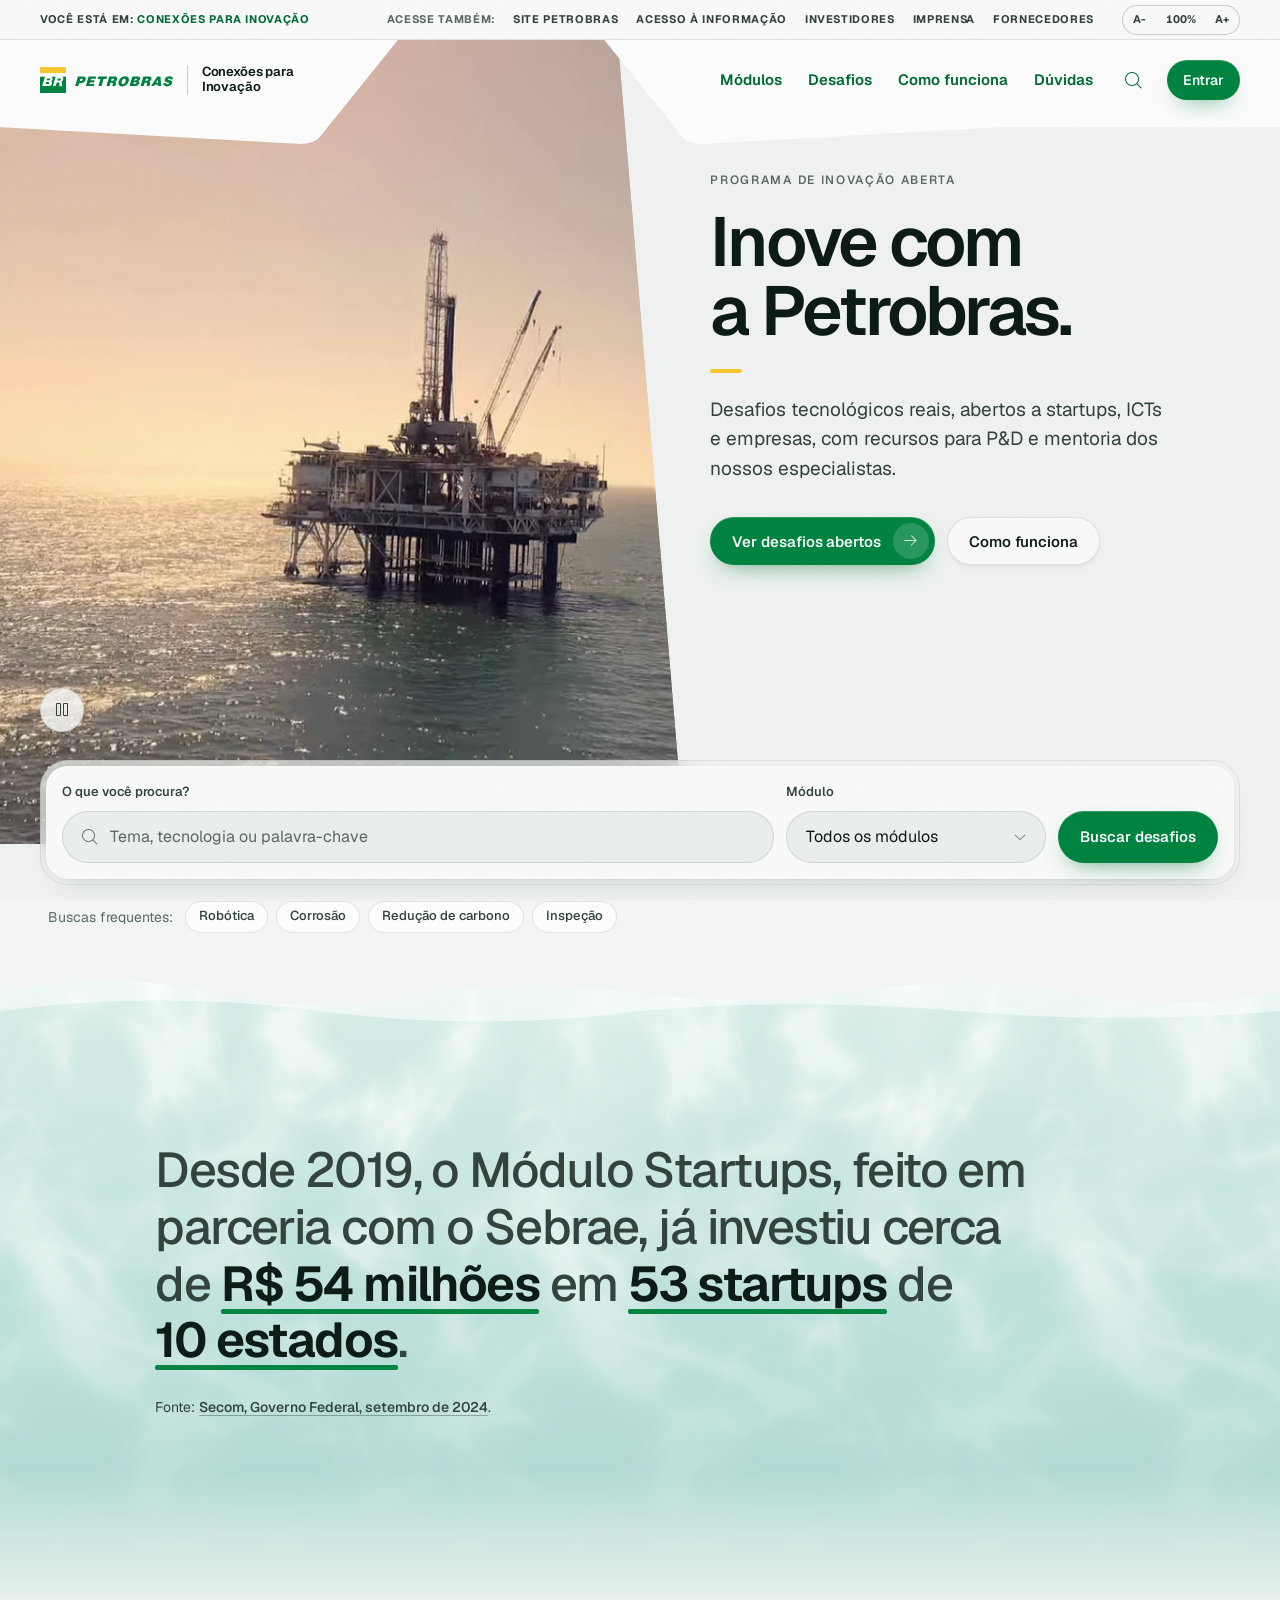
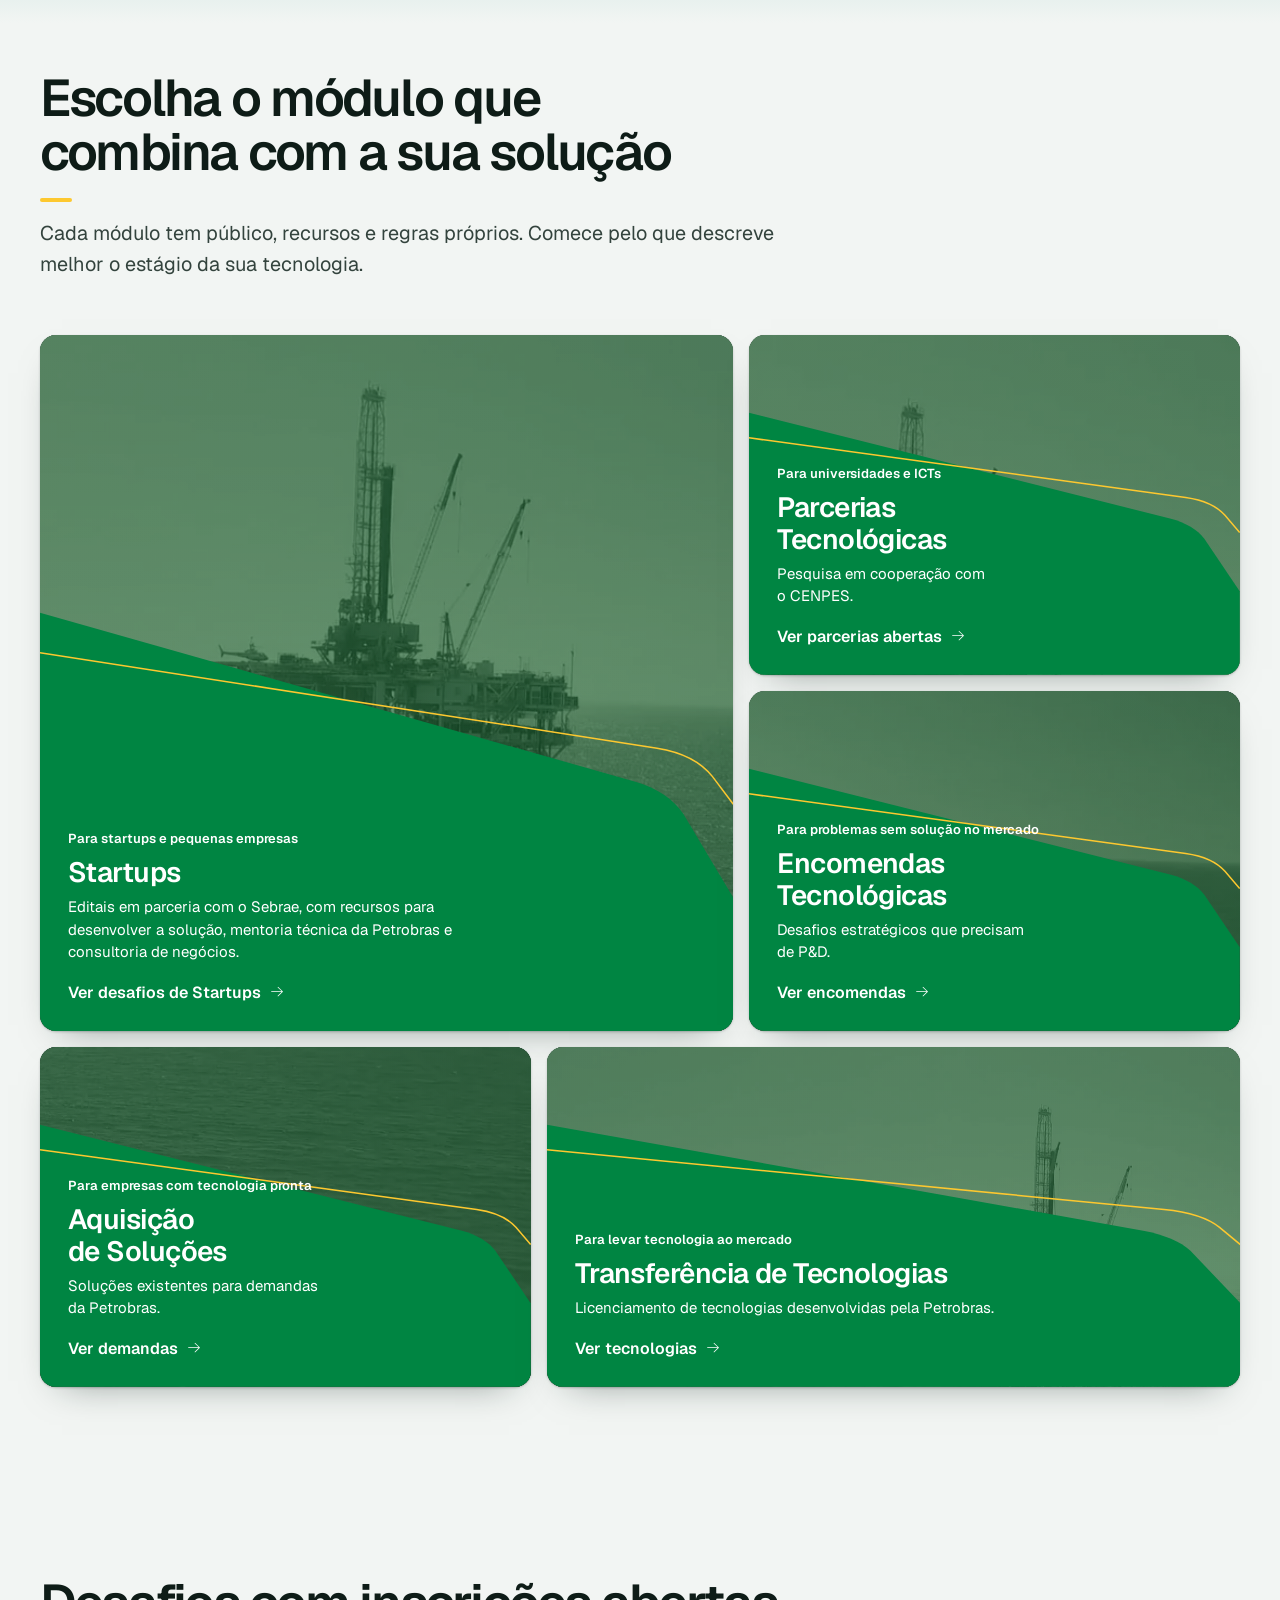
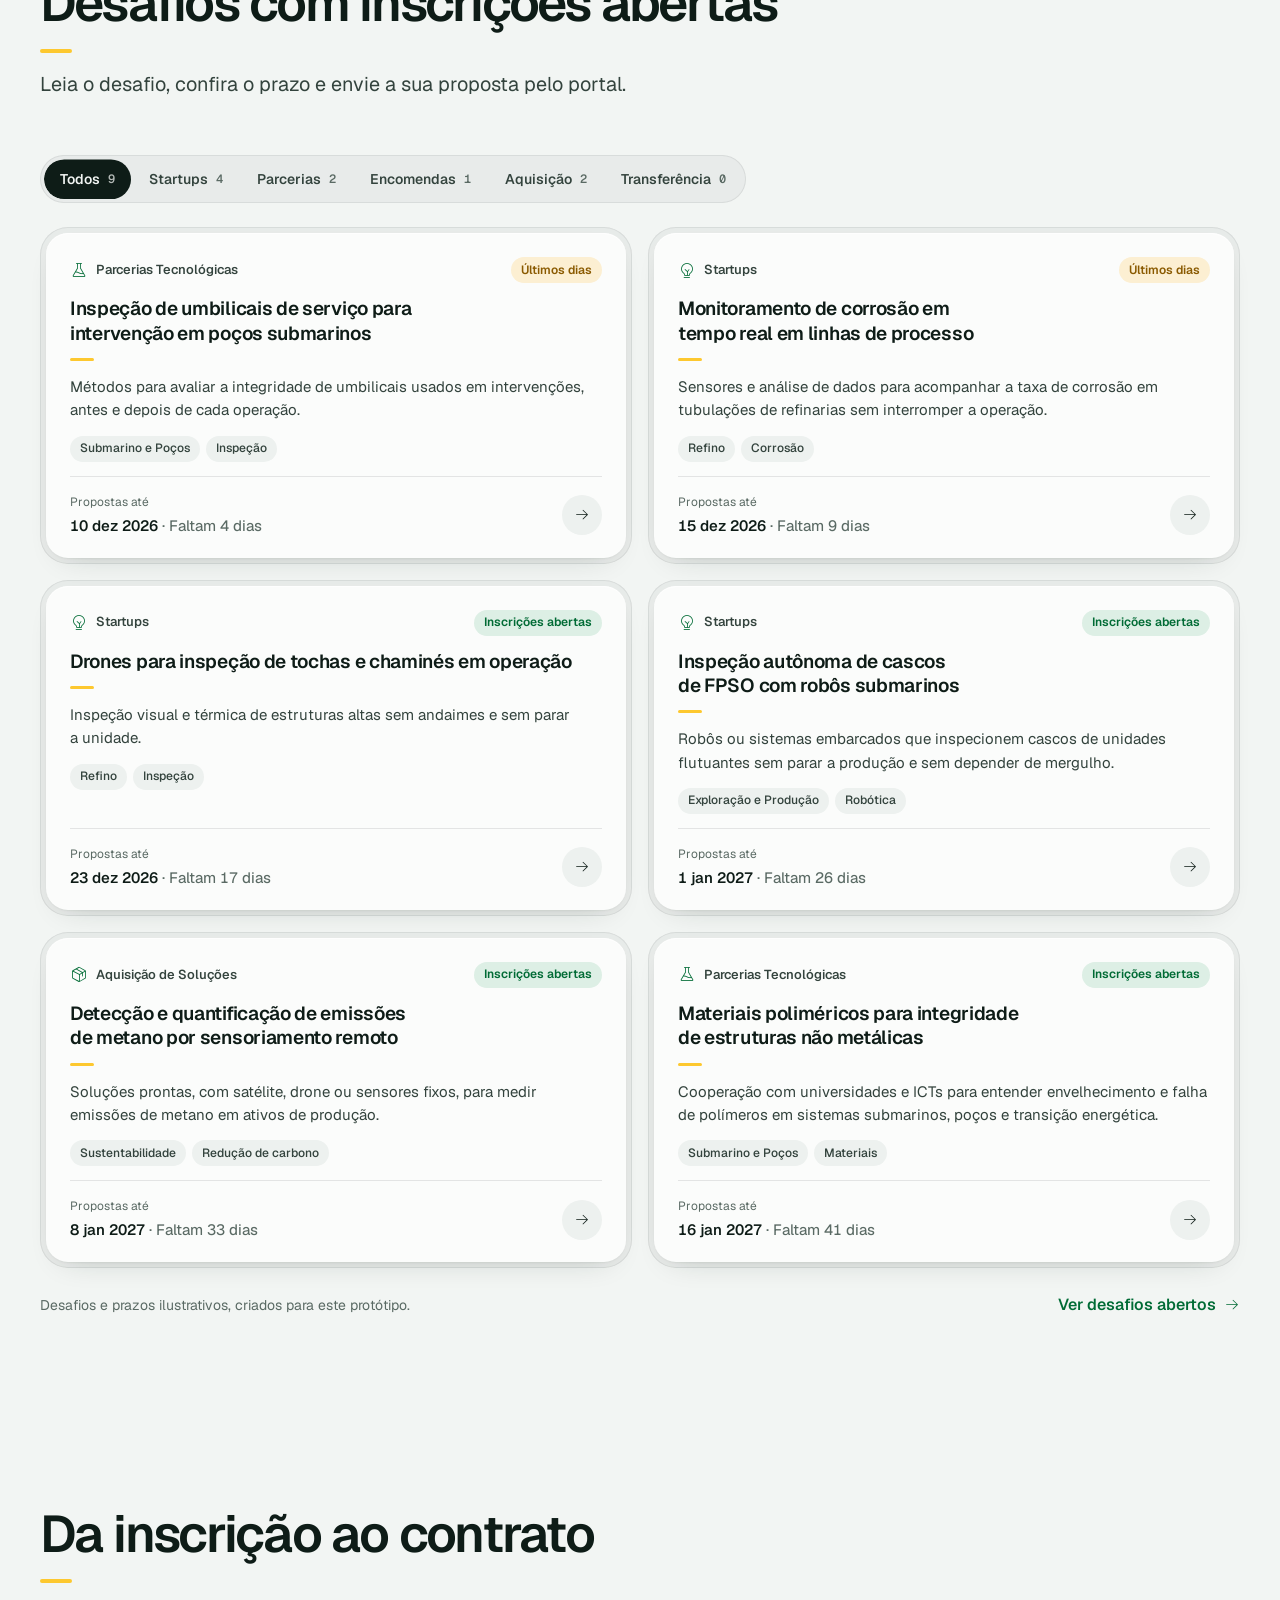
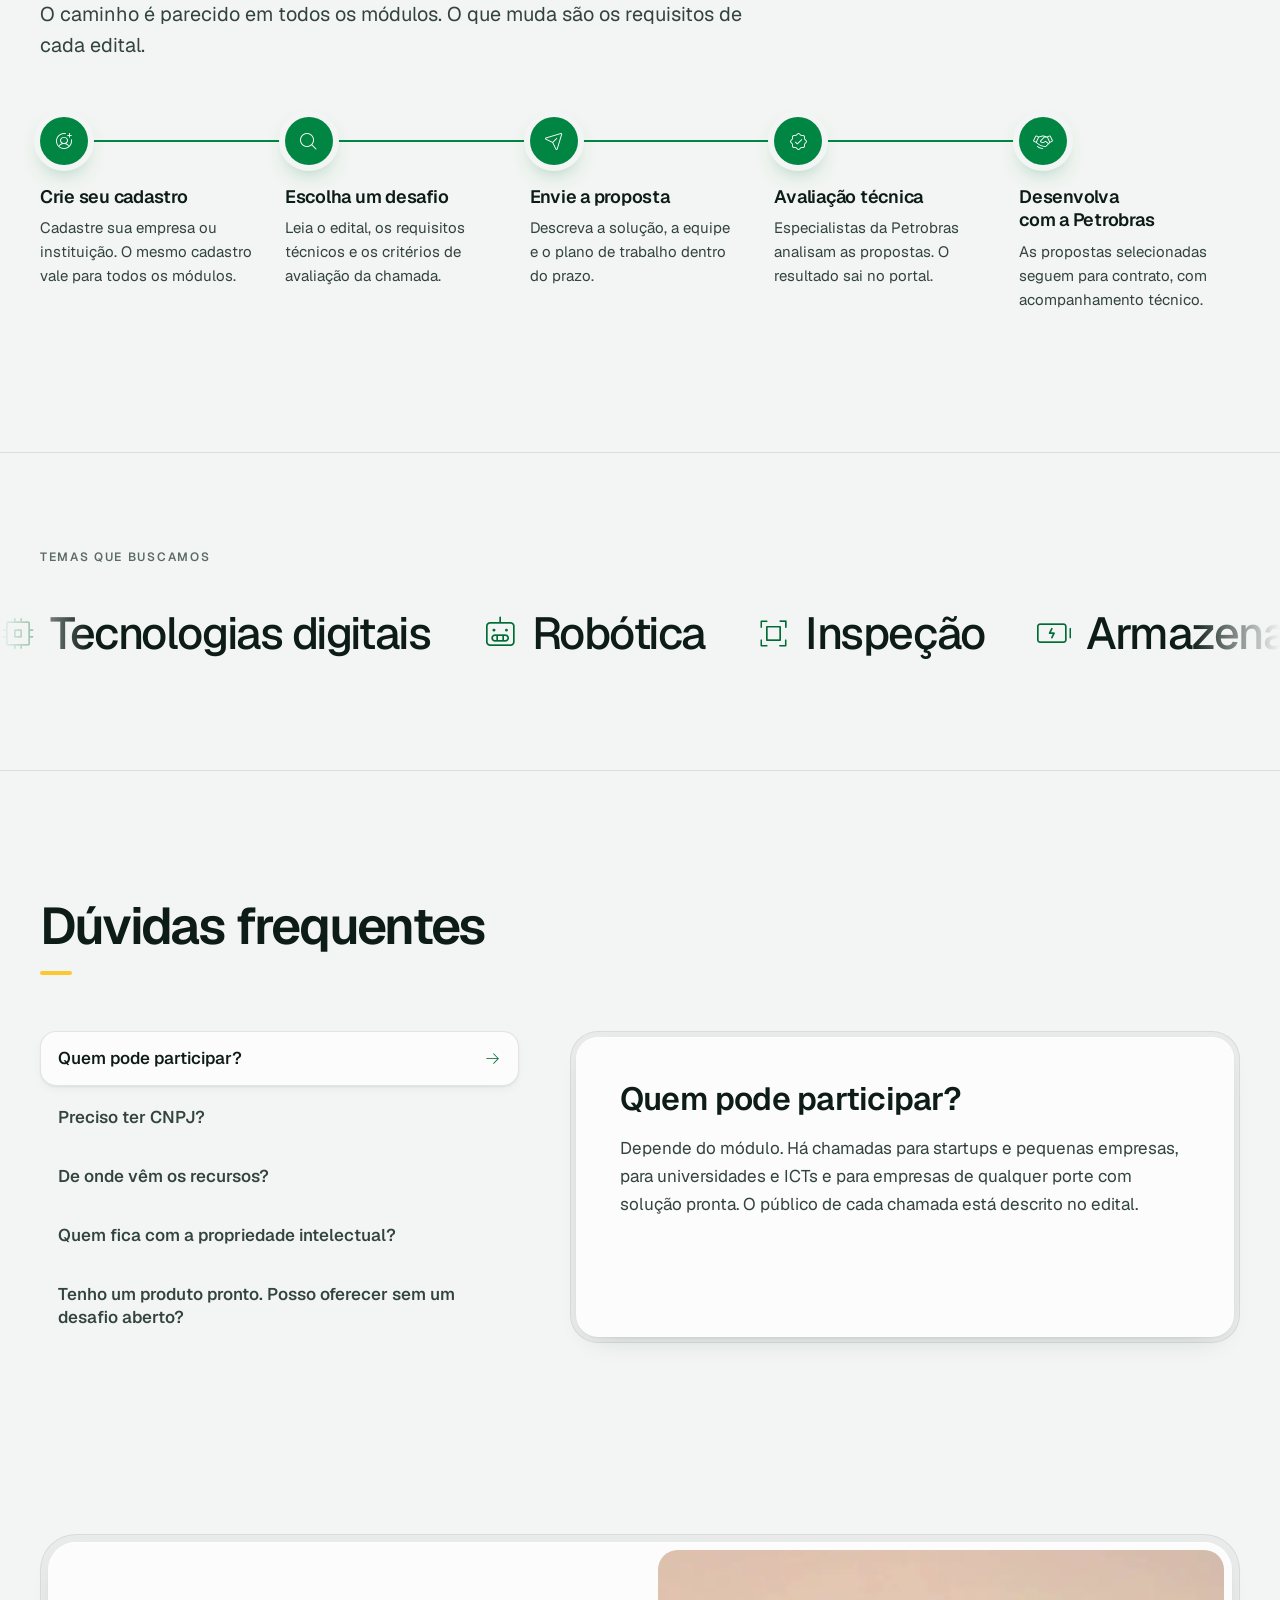
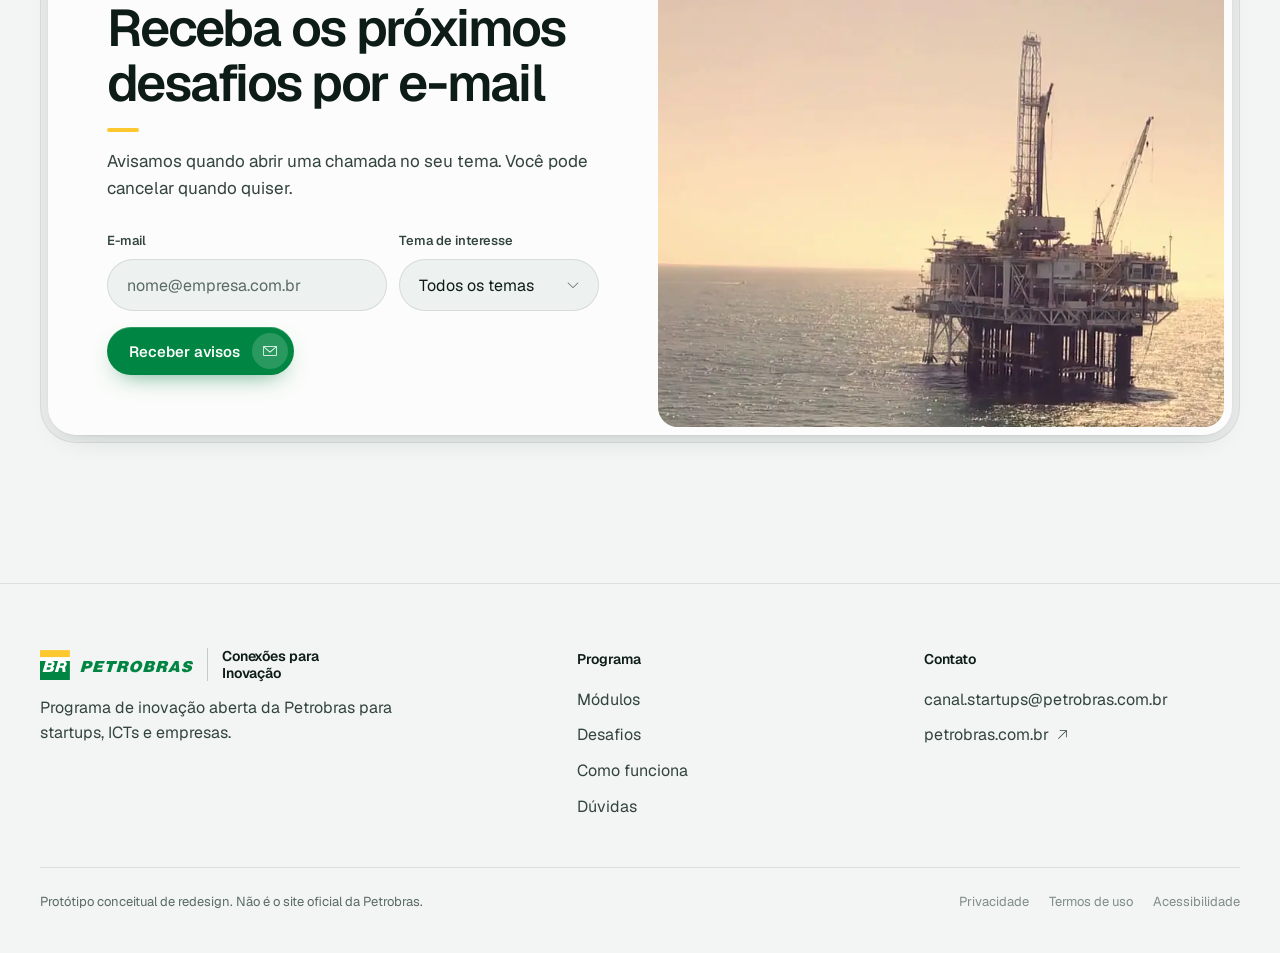
==== commit 7a537951: "Header e cards no padrão Petrobras, hero sem degradê e números debaixo das ondas - Header como o de " ====
--- a/index.html
+++ b/index.html
@@ -19,29 +19,56 @@
   <link rel="stylesheet" href="assets/icons/phosphor/light.css">
   <link rel="stylesheet" href="assets/css/styles.css">
   <script>
-    document.documentElement.classList.add("js");
+    (function () {
+      var d = document.documentElement;
+      d.classList.add("js");
+      try {
+        var f = localStorage.getItem("ci-font");
+        if (f && f !== "100") d.style.fontSize = f + "%";
+      } catch (e) {}
+    })();
   </script>
 </head>
 <body data-page="home">
   <a class="skip-link" href="#conteudo">Pular para o conteúdo</a>
-
-  <header class="site-header" data-nav data-state="media">
-    <nav class="nav" aria-label="Principal">
+  <span class="top-sentinel" aria-hidden="true" data-top-sentinel></span>
+
+  <header class="site-header" data-nav data-state="top">
+    <div class="topbar">
+      <div class="topbar__inner">
+        <p class="topbar__where">Você está em: <strong>Conexões para Inovação</strong></p>
+        <nav class="topbar__links" aria-label="Outros sites da Petrobras">
+          <span class="topbar__label">Acesse também:</span>
+          <a href="https://petrobras.com.br/" target="_blank" rel="noopener">Site Petrobras</a>
+          <a href="https://transparencia.petrobras.com.br/" target="_blank" rel="noopener">Acesso à informação</a>
+          <a href="https://www.investidorpetrobras.com.br/" target="_blank" rel="noopener">Investidores</a>
+          <a href="https://agencia.petrobras.com.br/" target="_blank" rel="noopener">Imprensa</a>
+          <a href="https://canalfornecedor.petrobras.com.br/" target="_blank" rel="noopener">Fornecedores</a>
+        </nav>
+        <div class="topbar__font" role="group" aria-label="Tamanho do texto">
+          <button type="button" data-font-step="-1" aria-label="Diminuir o texto">A-</button>
+          <span data-font-label>100%</span>
+          <button type="button" data-font-step="1" aria-label="Aumentar o texto">A+</button>
+        </div>
+      </div>
+    </div>
+    <div class="mainbar">
       <a class="brand" href="index.html" aria-label="Petrobras Conexões para Inovação, página inicial">
         <img class="brand__logo" src="assets/brand/petrobras-horizontal.svg" alt="" width="133" height="26">
         <span class="brand__name">Conexões para<br>Inovação</span>
       </a>
-      <ul class="nav__links">
-        <li><a class="nav__link" href="#modulos">Módulos</a></li>
-        <li><a class="nav__link" href="desafios.html">Desafios</a></li>
-        <li><a class="nav__link" href="#como-funciona">Como funciona</a></li>
-        <li><a class="nav__link" href="#duvidas">Dúvidas</a></li>
-      </ul>
-      <div class="nav__actions">
+      <nav class="nav" aria-label="Principal">
+        <ul class="nav__links">
+          <li><a class="nav__link" href="#modulos">Módulos</a></li>
+          <li><a class="nav__link" href="desafios.html">Desafios</a></li>
+          <li><a class="nav__link" href="#como-funciona">Como funciona</a></li>
+          <li><a class="nav__link" href="#duvidas">Dúvidas</a></li>
+        </ul>
+        <a class="nav__search" href="desafios.html?buscar=1" aria-label="Buscar desafios"><i class="ph-light ph-magnifying-glass" aria-hidden="true"></i></a>
         <a class="btn btn--primary btn--sm nav__signin" href="entrar.html">Entrar</a>
         <button class="nav__toggle" type="button" aria-expanded="false" aria-controls="menu" aria-label="Abrir menu"><span></span><span></span></button>
-      </div>
-    </nav>
+      </nav>
+    </div>
   </header>
 
   <div class="menu" id="menu" inert>
@@ -65,8 +92,7 @@
         <img src="assets/media/poster-1600.webp" srcset="assets/media/poster-960.webp 960w, assets/media/poster-1600.webp 1600w" sizes="100vw" alt="" width="1600" height="900" fetchpriority="high">
         <video class="hero__video" muted loop playsinline preload="none" aria-hidden="true" tabindex="-1" data-src-lg="assets/media/hero-1600" data-src-sm="assets/media/hero-960"></video>
       </div>
-      <div class="hero__scrim"></div>
-      <div class="container hero__inner">
+      <div class="hero__inner">
         <div class="hero__content">
           <p class="eyebrow" data-enter="1">Programa de inovação aberta</p>
           <h1 class="display" id="hero-title" data-enter="2">Inove com a Petrobras.</h1>
@@ -120,9 +146,18 @@
       </div>
     </div>
 
-    <!-- Programa em números -->
-    <section class="section" aria-label="O programa em números">
-      <div class="container">
+    <!-- Programa em números: debaixo das ondas -->
+    <section class="section undersea" aria-label="O programa em números" data-undersea>
+      <div class="undersea__fx" aria-hidden="true">
+        <div class="undersea__caustics"></div>
+        <div class="undersea__rays"><span></span><span></span><span></span><span></span></div>
+        <div class="undersea__bubbles"><span></span><span></span><span></span><span></span><span></span><span></span><span></span><span></span><span></span><span></span><span></span><span></span></div>
+        <div class="undersea__surface">
+          <svg class="undersea__wave undersea__wave--foam" viewBox="0 0 2880 120" preserveAspectRatio="none" focusable="false"><path d="M0 78C120 64 240 64 360 78C480 92 600 92 720 78C840 69 960 69 1080 78C1200 87 1320 87 1440 78C1560 64 1680 64 1800 78C1920 92 2040 92 2160 78C2280 69 2400 69 2520 78C2640 87 2760 87 2880 78V0H0Z"/></svg>
+          <svg class="undersea__wave undersea__wave--air" viewBox="0 0 2880 120" preserveAspectRatio="none" focusable="false"><path d="M0 60C80 44 160 44 240 60C320 76 400 76 480 60C560 50 640 50 720 60C800 70 880 70 960 60C1040 47 1120 47 1200 60C1280 73 1360 73 1440 60C1520 44 1600 44 1680 60C1760 76 1840 76 1920 60C2000 50 2080 50 2160 60C2240 70 2320 70 2400 60C2480 47 2560 47 2640 60C2720 73 2800 73 2880 60V0H0Z"/></svg>
+        </div>
+      </div>
+      <div class="container undersea__content">
         <p class="statement__text reveal">Desde 2019, o Módulo Startups, feito em parceria com o Sebrae, já investiu cerca de <strong>R$ 54 milhões</strong> em <strong>53 startups</strong> de <strong>10 estados</strong>.</p>
         <p class="statement__source small reveal">Fonte: <a class="text-link" href="https://www.gov.br/secom/pt-br/acompanhe-a-secom/noticias/2024/09/startups-edital-de-r-16-milhoes-da-petrobras-esta-aberto-para-envio-de-propostas" target="_blank" rel="noopener">Secom, Governo Federal, setembro de 2024</a>.</p>
       </div>
@@ -137,64 +172,55 @@
         </header>
 
         <div class="bento" data-stagger>
-          <article class="tile tile--a tile--media reveal">
-            <div class="shell"><div class="core">
-              <div class="tile__media"><img src="assets/media/platform-detail.webp" alt="Plataforma de produção em alto-mar ao entardecer, com torre de perfuração e guindastes." width="640" height="800" loading="lazy"></div>
-              <div class="tile__body">
-                <p class="tile__audience">Para startups e pequenas empresas</p>
-                <h3 class="tile__title">Startups</h3>
-                <p class="tile__text">Editais em parceria com o Sebrae, com recursos para desenvolver a solução, mentoria técnica da Petrobras e consultoria de negócios.</p>
-                <a class="tile__cta" href="desafios.html?modulo=startups">Ver desafios de Startups <i class="ph-light ph-arrow-right" aria-hidden="true"></i></a>
-              </div>
-            </div></div>
+          <article class="tile tile--a reveal">
+            <div class="tile__photo"><img src="assets/media/platform-detail.webp" alt="" width="640" height="800" loading="lazy" style="object-position:50% 30%"></div>
+            <svg class="tile__shape" viewBox="0 0 100 100" preserveAspectRatio="none" aria-hidden="true" focusable="false"><path class="tile__panel" d="M0 6L86 44C89 45.4 91.4 47.9 92.8 51.2L100 70V100H0Z"/><path class="tile__line" d="M0 15L89 36.4C92.6 37.3 95.4 39.6 97 42.8L100 49"/></svg>
+            <div class="tile__body">
+              <p class="tile__audience">Para startups e pequenas empresas</p>
+              <h3 class="tile__title">Startups</h3>
+              <p class="tile__text">Editais em parceria com o Sebrae, com recursos para desenvolver a solução, mentoria técnica da Petrobras e consultoria de negócios.</p>
+              <a class="tile__cta" href="desafios.html?modulo=startups">Ver desafios de Startups <i class="ph-light ph-arrow-right" aria-hidden="true"></i></a>
+            </div>
           </article>
-
           <article class="tile tile--b reveal">
-            <div class="shell"><div class="core">
-              <span class="tile__icon"><i class="ph-light ph-flask" aria-hidden="true"></i></span>
-              <div class="tile__body">
-                <p class="tile__audience">Para universidades e ICTs</p>
-                <h3 class="tile__title">Parcerias Tecnológicas</h3>
-                <p class="tile__text">Projetos de pesquisa em cooperação com o CENPES, o centro de pesquisas da Petrobras, em temas estratégicos.</p>
-                <a class="tile__cta" href="desafios.html?modulo=parcerias">Ver parcerias abertas <i class="ph-light ph-arrow-right" aria-hidden="true"></i></a>
-              </div>
-            </div></div>
+            <div class="tile__photo"><img src="assets/media/derrick-detail.webp" alt="" width="600" height="360" loading="lazy" style="object-position:30% 20%"></div>
+            <svg class="tile__shape" viewBox="0 0 100 100" preserveAspectRatio="none" aria-hidden="true" focusable="false"><path class="tile__panel" d="M0 6L86 44C89 45.4 91.4 47.9 92.8 51.2L100 70V100H0Z"/><path class="tile__line" d="M0 15L89 36.4C92.6 37.3 95.4 39.6 97 42.8L100 49"/></svg>
+            <div class="tile__body">
+              <p class="tile__audience">Para universidades e ICTs</p>
+              <h3 class="tile__title">Parcerias Tecnológicas</h3>
+              <p class="tile__text">Pesquisa em cooperação com o CENPES.</p>
+              <a class="tile__cta" href="desafios.html?modulo=parcerias">Ver parcerias abertas <i class="ph-light ph-arrow-right" aria-hidden="true"></i></a>
+            </div>
           </article>
-
-          <article class="tile tile--c tile--deep reveal">
-            <div class="shell"><div class="core">
-              <span class="tile__icon"><i class="ph-light ph-target" aria-hidden="true"></i></span>
-              <div class="tile__body">
-                <p class="tile__audience">Para problemas sem solução no mercado</p>
-                <h3 class="tile__title">Encomendas Tecnológicas</h3>
-                <p class="tile__text">Desafios estratégicos com risco tecnológico, que precisam de P&amp;D e ainda não têm resposta pronta.</p>
-                <a class="tile__cta" href="desafios.html?modulo=encomendas">Ver encomendas <i class="ph-light ph-arrow-right" aria-hidden="true"></i></a>
-              </div>
-            </div></div>
+          <article class="tile tile--c reveal">
+            <div class="tile__photo"><img src="assets/media/horizon-distant.webp" alt="" width="720" height="432" loading="lazy" style="object-position:55% 30%"></div>
+            <svg class="tile__shape" viewBox="0 0 100 100" preserveAspectRatio="none" aria-hidden="true" focusable="false"><path class="tile__panel" d="M0 6L86 44C89 45.4 91.4 47.9 92.8 51.2L100 70V100H0Z"/><path class="tile__line" d="M0 15L89 36.4C92.6 37.3 95.4 39.6 97 42.8L100 49"/></svg>
+            <div class="tile__body">
+              <p class="tile__audience">Para problemas sem solução no mercado</p>
+              <h3 class="tile__title">Encomendas Tecnológicas</h3>
+              <p class="tile__text">Desafios estratégicos que precisam de P&amp;D.</p>
+              <a class="tile__cta" href="desafios.html?modulo=encomendas">Ver encomendas <i class="ph-light ph-arrow-right" aria-hidden="true"></i></a>
+            </div>
           </article>
-
           <article class="tile tile--d reveal">
-            <div class="shell"><div class="core">
-              <span class="tile__icon"><i class="ph-light ph-package" aria-hidden="true"></i></span>
-              <div class="tile__body">
-                <p class="tile__audience">Para empresas com tecnologia pronta</p>
-                <h3 class="tile__title">Aquisição de Soluções</h3>
-                <p class="tile__text">Demandas de áreas como SMS, exploração e produção, gás e energia e sustentabilidade.</p>
-                <a class="tile__cta" href="desafios.html?modulo=aquisicao">Ver demandas <i class="ph-light ph-arrow-right" aria-hidden="true"></i></a>
-              </div>
-            </div></div>
+            <div class="tile__photo"><img src="assets/media/sea-texture.webp" alt="" width="800" height="380" loading="lazy" style="object-position:50% 50%"></div>
+            <svg class="tile__shape" viewBox="0 0 100 100" preserveAspectRatio="none" aria-hidden="true" focusable="false"><path class="tile__panel" d="M0 6L86 44C89 45.4 91.4 47.9 92.8 51.2L100 70V100H0Z"/><path class="tile__line" d="M0 15L89 36.4C92.6 37.3 95.4 39.6 97 42.8L100 49"/></svg>
+            <div class="tile__body">
+              <p class="tile__audience">Para empresas com tecnologia pronta</p>
+              <h3 class="tile__title">Aquisição de Soluções</h3>
+              <p class="tile__text">Soluções existentes para demandas da Petrobras.</p>
+              <a class="tile__cta" href="desafios.html?modulo=aquisicao">Ver demandas <i class="ph-light ph-arrow-right" aria-hidden="true"></i></a>
+            </div>
           </article>
-
-          <article class="tile tile--e tile--media reveal">
-            <div class="shell"><div class="core">
-              <div class="tile__media"><img src="assets/media/sea-texture.webp" alt="" width="800" height="380" loading="lazy"></div>
-              <div class="tile__body">
-                <p class="tile__audience">Para quem quer levar tecnologia ao mercado</p>
-                <h3 class="tile__title">Transferência de Tecnologias</h3>
-                <p class="tile__text">Licenciamento de tecnologias desenvolvidas pela Petrobras para empresas que queiram produzir e comercializar.</p>
-                <a class="tile__cta" href="desafios.html?modulo=transferencia&amp;status=todos">Ver tecnologias <i class="ph-light ph-arrow-right" aria-hidden="true"></i></a>
-              </div>
-            </div></div>
+          <article class="tile tile--e reveal">
+            <div class="tile__photo"><img src="assets/media/horizon-right.webp" alt="" width="1300" height="620" loading="lazy" style="object-position:82% 30%"></div>
+            <svg class="tile__shape" viewBox="0 0 100 100" preserveAspectRatio="none" aria-hidden="true" focusable="false"><path class="tile__panel" d="M0 6L86 44C89 45.4 91.4 47.9 92.8 51.2L100 70V100H0Z"/><path class="tile__line" d="M0 15L89 36.4C92.6 37.3 95.4 39.6 97 42.8L100 49"/></svg>
+            <div class="tile__body">
+              <p class="tile__audience">Para levar tecnologia ao mercado</p>
+              <h3 class="tile__title">Transferência de Tecnologias</h3>
+              <p class="tile__text">Licenciamento de tecnologias desenvolvidas pela Petrobras.</p>
+              <a class="tile__cta" href="desafios.html?modulo=transferencia&amp;status=todos">Ver tecnologias <i class="ph-light ph-arrow-right" aria-hidden="true"></i></a>
+            </div>
           </article>
         </div>
       </div>
--- a/assets/css/styles.css
+++ b/assets/css/styles.css
@@ -45,6 +45,7 @@
   --accent-hover: #00753a;
   --accent-ink: #006b35;
   --accent-soft: #ddefe5;
+  --brand-yellow: #fdc82f;
   --accent-ring: rgb(0 133 66 / 0.22);
   --accent-shadow: 150 100% 24%;
   --on-accent: #ffffff;
@@ -118,7 +119,7 @@
   -webkit-text-size-adjust: 100%;
   text-size-adjust: 100%;
   scroll-behavior: smooth;
-  scroll-padding-top: 104px;
+  scroll-padding-top: calc(var(--mainbar-h) + 24px);
 }
 
 body {
@@ -310,6 +311,26 @@
   font-size: 1.25rem;
   line-height: 1.25;
   letter-spacing: -0.014em;
+}
+
+/* Barra amarela sob títulos, como no site da Petrobras */
+.section-head .title-xl::after,
+.page-head h1::after,
+.detail-head h1::after,
+.cta__content .title-xl::after,
+.notfound h1::after,
+.related h2::after,
+.hero h1::after {
+  content: "";
+  display: block;
+  width: 32px;
+  height: 4px;
+  margin-top: 18px;
+  border-radius: 2px;
+  background: var(--brand-yellow);
+}
+.hero h1::after {
+  margin-top: 24px;
 }
 
 .lead {
@@ -761,58 +782,145 @@
   color: var(--muted);
 }
 
-/* ---------- Navegação: ilha flutuante ---------- */
+/* ---------- Header no padrão Petrobras ---------- */
+/* Barra de serviços + aba branca do logo; ao rolar, barra branca compacta */
+:root {
+  --topbar-h: 40px;
+  --mainbar-h: 80px;
+  --tab-h: 104px;
+  --tab-dx: 76px;
+  --header-offset: 144px;
+}
+@media (max-width: 1023px) {
+  :root {
+    --topbar-h: 0px;
+    --mainbar-h: 64px;
+    --tab-h: 80px;
+    --tab-dx: 58px;
+    --header-offset: 80px;
+  }
+}
+.top-sentinel {
+  position: absolute;
+  top: 0;
+  left: 0;
+  width: 1px;
+  height: 48px;
+  pointer-events: none;
+}
 .site-header {
   position: fixed;
-  inset: 16px 0 auto;
+  inset: 0 0 auto;
   z-index: var(--z-nav);
-  pointer-events: none;
-}
-.nav {
-  pointer-events: auto;
-  display: flex;
-  align-items: center;
-  gap: 8px;
-  width: min(100% - 24px, 1200px);
-  height: var(--nav-h);
-  margin-inline: auto;
-  padding: 0 10px 0 22px;
+  transition: transform 420ms var(--ease-drawer);
+}
+.site-header[data-state="solid"] {
+  transform: translateY(calc(-1 * var(--topbar-h)));
+}
+.topbar {
+  height: var(--topbar-h);
+  background: var(--surface);
+  border-bottom: 1px solid var(--line);
+  color: var(--ink-2);
+  font-size: 0.6875rem;
+  font-weight: 700;
+  letter-spacing: 0.06em;
+  text-transform: uppercase;
+}
+.topbar__inner {
+  display: flex;
+  align-items: center;
+  gap: 28px;
+  height: 100%;
+  padding-inline: max(var(--gutter), (100% - var(--container)) / 2);
+}
+.topbar__where {
+  margin-right: auto;
+  white-space: nowrap;
+}
+.topbar__links,
+.topbar__font {
+  white-space: nowrap;
+}
+.topbar__links {
+  margin-left: auto;
+}
+@media (max-width: 1279px) {
+  .topbar__where {
+    display: none;
+  }
+}
+.topbar__where strong {
+  color: var(--accent-ink);
+}
+.topbar__links {
+  display: flex;
+  align-items: center;
+  gap: 18px;
+}
+.topbar__label {
+  color: var(--muted);
+}
+.topbar__links a {
+  color: var(--ink-2);
+  transition: color 200ms ease;
+}
+.topbar__links a:hover {
+  color: var(--accent-ink);
+}
+.topbar__font {
+  display: inline-flex;
+  align-items: center;
+  gap: 2px;
+  padding: 2px;
   border-radius: var(--r-pill);
-  color: var(--ink);
-  background: color-mix(in oklab, var(--surface) 84%, transparent);
+  box-shadow: inset 0 0 0 1px var(--line-strong);
+  letter-spacing: 0;
+}
+.topbar__font button {
+  height: 26px;
+  min-width: 32px;
+  padding: 0 8px;
+  border-radius: var(--r-pill);
+  font-weight: 700;
+  transition: background-color 200ms ease;
+}
+.topbar__font button:hover {
+  background: var(--surface-sunken);
+}
+.topbar__font button[disabled] {
+  opacity: 0.4;
+  cursor: default;
+}
+.topbar__font span {
+  min-width: 46px;
+  text-align: center;
+  font-variant-numeric: tabular-nums;
+}
+.mainbar {
+  position: relative;
+  display: flex;
+  align-items: center;
+  gap: 16px;
+  height: var(--mainbar-h);
+  padding-inline: max(var(--gutter), (100% - var(--container)) / 2);
+  transition:
+    background-color 300ms ease,
+    box-shadow 300ms ease;
+}
+.site-header[data-state="solid"] .mainbar,
+.site-header[data-menu="open"] .mainbar {
+  background: var(--surface);
   box-shadow:
-    inset 0 0 0 1px var(--line),
-    var(--shadow-md);
-  -webkit-backdrop-filter: blur(18px) saturate(160%);
-  backdrop-filter: blur(18px) saturate(160%);
-  transition:
-    background-color 360ms ease,
-    box-shadow 360ms ease,
-    color 360ms ease;
-  --nav-hover: var(--surface-sunken);
-}
-.site-header[data-state="media"] .nav {
-  background: color-mix(in oklab, var(--surface) 72%, transparent);
-  box-shadow:
-    inset 0 0 0 1px rgb(255 255 255 / 0.55),
-    0 10px 32px -14px hsl(var(--shadow-tint) / 0.28);
-}
-.site-header[data-menu="open"] .nav {
-  color: var(--ink);
-  background: transparent;
-  box-shadow: none;
-  -webkit-backdrop-filter: none;
-  backdrop-filter: none;
-  --focus: var(--accent);
-  --nav-hover: var(--surface-sunken);
-}
+    0 1px 0 var(--line),
+    0 12px 32px -20px hsl(var(--shadow-tint) / 0.4);
+}
+
 /* Assinatura: logo oficial + nome do programa */
 .brand {
   display: flex;
   align-items: center;
   gap: 14px;
-  margin-right: auto;
-  padding: 6px 0;
 }
 .brand__logo {
   display: block;
@@ -834,9 +942,74 @@
 .brand--footer .brand__name {
   font-size: 0.875rem;
 }
-@media (max-width: 359px) {
-  .nav .brand__name {
-    display: none;
+/* Aba branca (desenho do site Petrobras: diagonal, canto arredondado, base levemente inclinada) */
+.mainbar .brand {
+  position: relative;
+  isolation: isolate;
+  height: 100%;
+  margin-right: auto;
+}
+.mainbar .brand::before {
+  content: "";
+  position: absolute;
+  z-index: -1;
+  top: 0;
+  left: -100vw;
+  right: calc(-1 * (var(--tab-dx) + 28px));
+  height: var(--tab-h);
+  background: #ffffff;
+  clip-path: polygon(
+    0 0,
+    100% 0,
+    calc(100% - var(--tab-dx)) calc(var(--tab-h) * 0.907),
+    calc(100% - var(--tab-dx) - 3.5px) calc(var(--tab-h) * 0.946),
+    calc(100% - var(--tab-dx) - 8.5px) calc(var(--tab-h) * 0.977),
+    calc(100% - var(--tab-dx) - 14.5px) calc(var(--tab-h) * 0.993),
+    calc(100% - var(--tab-dx) - 20.5px) var(--tab-h),
+    calc(100% - var(--tab-dx) - 320px) calc(var(--tab-h) * 0.84),
+    0 calc(var(--tab-h) * 0.84)
+  );
+  transition: opacity 300ms ease;
+}
+.site-header[data-state="solid"] .brand::before,
+.site-header[data-menu="open"] .brand::before {
+  opacity: 0;
+}
+
+.nav {
+  position: relative;
+  isolation: isolate;
+  display: flex;
+  align-items: center;
+  gap: 6px;
+  height: 100%;
+}
+/* Aba espelhada atrás do menu: garante contraste quando o vídeo passa por baixo */
+@media (min-width: 1024px) {
+  .nav::before {
+    content: "";
+    position: absolute;
+    z-index: -1;
+    top: 0;
+    left: calc(-1 * (var(--tab-dx) + 28px));
+    right: -100vw;
+    height: var(--tab-h);
+    background: #ffffff;
+    clip-path: polygon(
+      0 0,
+      100% 0,
+      100% calc(var(--tab-h) * 0.84),
+      calc(var(--tab-dx) + 320px) calc(var(--tab-h) * 0.84),
+      calc(var(--tab-dx) + 20.5px) var(--tab-h),
+      calc(var(--tab-dx) + 14.5px) calc(var(--tab-h) * 0.993),
+      calc(var(--tab-dx) + 8.5px) calc(var(--tab-h) * 0.977),
+      calc(var(--tab-dx) + 3.5px) calc(var(--tab-h) * 0.946),
+      var(--tab-dx) calc(var(--tab-h) * 0.907)
+    );
+    transition: opacity 300ms ease;
+  }
+  .site-header[data-state="solid"] .nav::before {
+    opacity: 0;
   }
 }
 .nav__links {
@@ -845,32 +1018,51 @@
   list-style: none;
 }
 .nav__link {
+  position: relative;
   display: inline-flex;
   align-items: center;
-  height: 40px;
-  padding: 0 14px;
+  height: 44px;
+  padding: 0 12px;
+  font-size: 0.9375rem;
+  font-weight: 600;
+  color: var(--accent-ink);
+  transition: color 200ms ease;
+}
+.nav__link::after {
+  content: "";
+  position: absolute;
+  left: 12px;
+  right: 12px;
+  bottom: 4px;
+  height: 3px;
+  border-radius: 2px;
+  background: var(--brand-yellow);
+  transform: scaleX(0);
+  transform-origin: left center;
+  transition: transform 320ms var(--ease-out);
+}
+.nav__link:hover {
+  color: var(--ink);
+}
+.nav__link:hover::after,
+.nav__link[aria-current="page"]::after {
+  transform: scaleX(1);
+}
+.nav__search {
+  display: grid;
+  place-items: center;
+  width: 44px;
+  height: 44px;
   border-radius: var(--r-pill);
-  font-size: 0.9375rem;
-  font-weight: 500;
-  opacity: 0.86;
-  transition:
-    background-color 200ms ease,
-    opacity 200ms ease;
-}
-.nav__link:hover {
-  opacity: 1;
-  background: var(--nav-hover);
-}
-.nav__link[aria-current="page"] {
-  opacity: 1;
-  font-weight: 620;
-  background: var(--nav-hover);
-}
-.nav__actions {
-  display: flex;
-  align-items: center;
-  gap: 6px;
-  margin-left: 10px;
+  color: var(--accent-ink);
+  font-size: 1.3rem;
+  transition: background-color 200ms ease;
+}
+.nav__search:hover {
+  background: var(--surface-sunken);
+}
+.nav__signin {
+  margin-left: 6px;
 }
 .nav__toggle {
   position: relative;
@@ -878,10 +1070,11 @@
   width: 44px;
   height: 44px;
   border-radius: var(--r-pill);
-  transition: background-color 200ms ease;
-}
-.nav__toggle:hover {
-  background: var(--nav-hover);
+  color: var(--ink);
+  background: var(--surface);
+  box-shadow:
+    inset 0 0 0 1px var(--line),
+    var(--shadow-sm);
 }
 .nav__toggle span {
   position: absolute;
@@ -905,6 +1098,35 @@
 }
 .nav__toggle[aria-expanded="true"] span:nth-child(2) {
   transform: rotate(-45deg);
+}
+@media (max-width: 1023px) {
+  .topbar {
+    display: none;
+  }
+  .nav__links,
+  .nav__search {
+    display: none;
+  }
+  .nav__toggle {
+    display: grid;
+  }
+  .brand__logo {
+    height: 22px;
+  }
+  .brand__name {
+    padding-left: 12px;
+    font-size: 0.75rem;
+  }
+}
+@media (max-width: 479px) {
+  .nav__signin {
+    display: none;
+  }
+}
+@media (max-width: 379px) {
+  .mainbar .brand__name {
+    display: none;
+  }
 }
 
 /* Menu em tela cheia (mobile) */
@@ -967,29 +1189,13 @@
   border-top: 1px solid var(--line);
 }
 
-@media (max-width: 960px) {
-  .nav__links {
-    display: none;
-  }
-  .nav__toggle {
-    display: grid;
-  }
-}
-@media (max-width: 479px) {
-  .nav__signin {
-    display: none;
-  }
-  .nav {
-    padding-left: 18px;
-  }
-}
-@media (min-width: 961px) {
+@media (min-width: 1024px) {
   .menu {
     display: none;
   }
 }
 
-/* ---------- Hero com vídeo (composição clara) ---------- */
+/* ---------- Hero com vídeo: janela com corte diagonal, sem degradê ---------- */
 .hero {
   position: relative;
   isolation: isolate;
@@ -999,12 +1205,14 @@
   min-height: max(680px, calc(100vh - 56px));
   min-height: max(680px, calc(100dvh - 56px));
   color: var(--ink);
-  background: var(--bg-tint);
+  background: var(--bg);
 }
 .hero__media {
   position: absolute;
   inset: 0;
   z-index: -2;
+  background: var(--bg-tint);
+  clip-path: polygon(0 0, 56% 0, 61.5% 100%, 0 100%);
 }
 .hero__media > img,
 .hero__media > video {
@@ -1022,45 +1230,20 @@
 .hero__media > video.is-playing {
   opacity: 1;
 }
-/* Véu claro no céu (texto escuro legível) e fusão com o fundo da página */
-.hero__scrim {
-  position: absolute;
-  inset: 0;
-  z-index: -1;
-  background:
-    linear-gradient(270deg, rgb(var(--veil) / 0.8) 0%, rgb(var(--veil) / 0.68) 46%, rgb(var(--veil) / 0) 62%),
-    radial-gradient(78% 88% at 100% 0%, rgb(var(--veil) / 0.6) 0%, rgb(var(--veil) / 0) 70%),
-    linear-gradient(0deg, var(--bg) 0%, rgb(var(--bg-rgb) / 0.85) 10%, rgb(var(--bg-rgb) / 0) 34%);
-}
+/* O texto fica sobre o fundo claro, à direita do corte diagonal */
 .hero__inner {
-  padding-block: 128px 196px;
+  padding: calc(var(--header-offset) + 28px) clamp(24px, 5vw, 96px) 196px 63%;
+}
+.hero__content {
+  width: 100%;
+  max-width: 500px;
 }
 .hero .eyebrow {
-  color: var(--ink-2);
-}
-/* Telas baixas (notebooks 16:9): aproxima o texto do topo para não cruzar o horizonte */
-@media (max-height: 780px) and (min-aspect-ratio: 1/1) {
-  .hero__inner {
-    padding-top: 112px;
-  }
-  .hero h1 {
-    margin-top: 12px;
-    font-size: clamp(3rem, 10.5vh, 5.25rem);
-  }
-  .hero__sub {
-    margin-top: 16px;
-  }
-  .hero__actions {
-    margin-top: 26px;
-  }
-}
-/* Em telas 16:9 a plataforma ocupa até ~56% da largura; o texto começa depois */
-.hero__content {
-  width: min(500px, 44%);
-  margin-left: auto;
+  color: var(--muted);
 }
 .hero h1 {
   margin-top: 18px;
+  font-size: clamp(3rem, 1.2rem + 3.9vw, 5rem);
 }
 .hero__sub {
   margin-top: 22px;
@@ -1101,6 +1284,31 @@
 .hero__toggle:active {
   transform: scale(0.94);
 }
+/* Telas 4:3 e 3:2: a plataforma fica mais à esquerda, então o corte e o texto também */
+@media (min-aspect-ratio: 1/1) and (max-aspect-ratio: 3/2) {
+  .hero__media {
+    clip-path: polygon(0 0, 48% 0, 53.5% 100%, 0 100%);
+  }
+  .hero__inner {
+    padding-left: 55.5%;
+  }
+}
+/* Telas baixas (notebooks 16:9) */
+@media (max-height: 780px) and (min-aspect-ratio: 1/1) {
+  .hero__inner {
+    padding-top: calc(var(--header-offset) + 8px);
+  }
+  .hero h1 {
+    margin-top: 12px;
+    font-size: clamp(3rem, 10vh, 4.5rem);
+  }
+  .hero__sub {
+    margin-top: 16px;
+  }
+  .hero__actions {
+    margin-top: 26px;
+  }
+}
 
 /* Entrada do hero: escalonada, uma vez */
 .js [data-enter] {
@@ -1126,7 +1334,6 @@
   .hero {
     display: block;
     min-height: 0;
-    background: var(--bg);
   }
   .hero__media {
     position: relative;
@@ -1135,25 +1342,22 @@
     height: clamp(320px, 46svh, 520px);
     overflow: hidden;
     border-radius: 0 0 28px 28px;
-    background: var(--bg-tint);
+    clip-path: none;
   }
   .hero__media > img,
   .hero__media > video {
     object-position: 42% 50%;
   }
-  .hero__scrim {
-    display: none;
-  }
   .hero__inner {
-    padding-block: 28px 96px;
+    padding: 28px var(--gutter) 96px;
   }
   .hero__content {
-    width: 100%;
+    max-width: none;
   }
   .hero__toggle {
     left: auto;
     right: var(--gutter);
-    top: 96px;
+    top: calc(var(--mainbar-h) + 32px);
     bottom: auto;
   }
 }
@@ -1254,161 +1458,310 @@
   margin-left: clamp(0px, 9vw, 160px);
 }
 
-/* ---------- Módulos: bento assimétrico ---------- */
+/* ---------- Números debaixo das ondas ---------- */
+.undersea {
+  --wave-h: 120px;
+  --sea-1: #d3ebe6;
+  --sea-2: #c0e2dc;
+  --sea-3: #b0dad3;
+  position: relative;
+  isolation: isolate;
+  overflow: hidden;
+  padding-top: calc(var(--wave-h) + clamp(48px, 7vw, 96px));
+  padding-bottom: clamp(140px, 16vw, 220px);
+  background: linear-gradient(180deg, var(--sea-1) 0, var(--sea-1) 90px, var(--sea-2) 48%, var(--sea-3) 78%, var(--bg) 100%);
+}
+.undersea__content {
+  position: relative;
+  z-index: 1;
+}
+.undersea .statement__source,
+.undersea .statement__source .text-link {
+  color: var(--ink-2);
+}
+.undersea__fx {
+  position: absolute;
+  inset: 0;
+  z-index: 0;
+  pointer-events: none;
+}
+/* Superfície do mar: duas ondas periódicas que deslizam em sentidos opostos */
+.undersea__surface {
+  position: absolute;
+  top: 0;
+  left: 0;
+  right: 0;
+  height: var(--wave-h);
+  overflow: hidden;
+}
+.undersea__wave {
+  position: absolute;
+  top: 0;
+  left: 0;
+  width: 200%;
+  max-width: none;
+  height: 100%;
+}
+.undersea__wave--foam {
+  fill: rgb(255 255 255 / 0.55);
+  animation: wave-left 19s linear infinite;
+}
+.undersea__wave--air {
+  fill: var(--bg);
+  animation: wave-right 13s linear infinite;
+}
+@keyframes wave-left {
+  from { transform: translate3d(0, 0, 0); }
+  to { transform: translate3d(-50%, 0, 0); }
+}
+@keyframes wave-right {
+  from { transform: translate3d(-50%, 0, 0); }
+  to { transform: translate3d(0, 0, 0); }
+}
+/* Reflexos de luz (caustics): duas texturas que se repetem e se cruzam */
+.undersea__caustics {
+  position: absolute;
+  inset: 0;
+  overflow: hidden;
+  -webkit-mask-image: linear-gradient(180deg, #000 0%, rgb(0 0 0 / 0.75) 45%, transparent 92%);
+  mask-image: linear-gradient(180deg, #000 0%, rgb(0 0 0 / 0.75) 45%, transparent 92%);
+}
+.undersea__caustics::before,
+.undersea__caustics::after {
+  content: "";
+  position: absolute;
+  inset: -540px;
+  background-repeat: repeat;
+  background-size: 520px;
+  will-change: transform;
+}
+.undersea__caustics::before {
+  background-image: url("../media/caustics-a.webp");
+  opacity: 0.6;
+  animation: caustic-a 30s linear infinite;
+}
+.undersea__caustics::after {
+  background-image: url("../media/caustics-b.webp");
+  opacity: 0.4;
+  animation: caustic-b 44s linear infinite;
+}
+@keyframes caustic-a {
+  to { transform: translate3d(-520px, 0, 0); }
+}
+@keyframes caustic-b {
+  to { transform: translate3d(520px, -520px, 0); }
+}
+/* Feixes de luz vindos da superfície */
+.undersea__rays {
+  position: absolute;
+  inset: 40px 0 0;
+  overflow: hidden;
+  -webkit-mask-image: linear-gradient(180deg, #000 0%, transparent 78%);
+  mask-image: linear-gradient(180deg, #000 0%, transparent 78%);
+}
+.undersea__rays span {
+  position: absolute;
+  top: -10%;
+  height: 120%;
+  width: 12%;
+  background: linear-gradient(90deg, rgb(255 255 255 / 0), rgb(255 255 255 / 0.5), rgb(255 255 255 / 0));
+  transform: skewX(-16deg);
+  opacity: 0.45;
+  animation: ray-sway 9s ease-in-out infinite alternate;
+}
+.undersea__rays span:nth-child(1) { left: 12%; width: 9%; animation-duration: 8s; }
+.undersea__rays span:nth-child(2) { left: 34%; width: 14%; animation-duration: 11s; animation-delay: -4s; }
+.undersea__rays span:nth-child(3) { left: 61%; width: 8%; animation-duration: 9.5s; animation-delay: -2s; }
+.undersea__rays span:nth-child(4) { left: 80%; width: 12%; animation-duration: 12s; animation-delay: -6s; }
+@keyframes ray-sway {
+  from { opacity: 0.2; transform: skewX(-16deg) translate3d(-18px, 0, 0); }
+  to { opacity: 0.6; transform: skewX(-12deg) translate3d(18px, 0, 0); }
+}
+/* Bolhas subindo */
+.undersea__bubbles span {
+  --x: 50%;
+  --s: 8px;
+  --d: 14s;
+  --delay: 0s;
+  position: absolute;
+  left: var(--x);
+  bottom: 10%;
+  width: var(--s);
+  height: var(--s);
+  border-radius: 50%;
+  background: radial-gradient(circle at 32% 30%, rgb(255 255 255 / 0.95) 0 18%, rgb(255 255 255 / 0.35) 45%, rgb(255 255 255 / 0.08) 72%);
+  box-shadow: inset 0 0 0 1px rgb(255 255 255 / 0.65);
+  opacity: 0;
+  animation:
+    bubble-rise var(--d) linear var(--delay) infinite,
+    bubble-wobble 2.6s ease-in-out var(--delay) infinite alternate;
+}
+.undersea__bubbles span:nth-child(1) { --x: 6%; --s: 6px; --d: 13s; --delay: -2s; }
+.undersea__bubbles span:nth-child(2) { --x: 14%; --s: 10px; --d: 17s; --delay: -9s; }
+.undersea__bubbles span:nth-child(3) { --x: 22%; --s: 5px; --d: 12s; --delay: -5s; }
+.undersea__bubbles span:nth-child(4) { --x: 31%; --s: 8px; --d: 15s; --delay: -12s; }
+.undersea__bubbles span:nth-child(5) { --x: 43%; --s: 4px; --d: 11s; --delay: -7s; }
+.undersea__bubbles span:nth-child(6) { --x: 52%; --s: 12px; --d: 19s; --delay: -3s; }
+.undersea__bubbles span:nth-child(7) { --x: 63%; --s: 6px; --d: 14s; --delay: -10s; }
+.undersea__bubbles span:nth-child(8) { --x: 71%; --s: 9px; --d: 16s; --delay: -1s; }
+.undersea__bubbles span:nth-child(9) { --x: 79%; --s: 5px; --d: 12.5s; --delay: -6s; }
+.undersea__bubbles span:nth-child(10) { --x: 86%; --s: 11px; --d: 18s; --delay: -14s; }
+.undersea__bubbles span:nth-child(11) { --x: 92%; --s: 7px; --d: 13.5s; --delay: -4s; }
+.undersea__bubbles span:nth-child(12) { --x: 97%; --s: 4px; --d: 10.5s; --delay: -8s; }
+@keyframes bubble-rise {
+  0% { transform: translate3d(0, 0, 0); opacity: 0; }
+  10% { opacity: 0.9; }
+  80% { opacity: 0.7; }
+  100% { transform: translate3d(0, -560px, 0); opacity: 0; }
+}
+@keyframes bubble-wobble {
+  from { translate: -5px 0; }
+  to { translate: 5px 0; }
+}
+.undersea.is-paused *,
+.undersea.is-paused *::before,
+.undersea.is-paused *::after {
+  animation-play-state: paused;
+}
+@media (max-width: 767px) {
+  .undersea {
+    --wave-h: 72px;
+  }
+  .undersea__bubbles span:nth-child(n + 8) {
+    display: none;
+  }
+}
+
+/* ---------- Módulos: cards no padrão Petrobras (foto + painel verde diagonal + fio amarelo) ---------- */
 .bento {
   display: grid;
   grid-template-columns: repeat(12, minmax(0, 1fr));
   gap: 16px;
 }
 .tile {
+  --band: 82%;
   position: relative;
-  display: flex;
-}
-.tile > .shell {
-  flex: 1;
-  display: flex;
-}
-.tile .core {
-  flex: 1;
+  isolation: isolate;
   display: flex;
   flex-direction: column;
-  min-height: 272px;
-  padding: 28px;
+  justify-content: flex-end;
+  min-height: 340px;
   overflow: hidden;
+  border-radius: 16px;
+  background: var(--accent);
+  color: #ffffff;
+  box-shadow:
+    0 1px 3px -1px hsl(var(--shadow-tint) / 0.5),
+    0 16px 36px -22px hsl(var(--shadow-tint) / 0.5);
   transition:
     transform 500ms var(--ease-out),
     box-shadow 300ms ease;
 }
-.tile--a { grid-column: 1 / span 7; grid-row: span 2; }
+.tile--a { grid-column: 1 / span 7; grid-row: span 2; --band: 64%; min-height: 696px; }
 .tile--b { grid-column: 8 / span 5; }
 .tile--c { grid-column: 8 / span 5; }
 .tile--d { grid-column: 1 / span 5; }
 .tile--e { grid-column: 6 / span 7; }
-
-.tile__icon {
-  display: grid;
-  place-items: center;
-  width: 48px;
-  height: 48px;
-  border-radius: 14px;
-  background: var(--accent-soft);
-  color: var(--accent-ink);
-  font-size: 1.5rem;
+.tile__photo {
+  position: absolute;
+  inset: 0;
+  z-index: -2;
+  background: var(--media-bg);
+}
+.tile__photo img {
+  width: 100%;
+  height: 100%;
+  object-fit: cover;
+  filter: saturate(0.2) brightness(0.92) contrast(1.05);
+  transition: transform 1200ms var(--ease-out);
+}
+/* Filtro de cor da marca sobre a foto (verde + amarelo + escurecimento leve) */
+.tile__photo::after {
+  content: "";
+  position: absolute;
+  inset: 0;
+  background:
+    linear-gradient(0deg, rgb(0 133 66 / 0.32), rgb(0 133 66 / 0.32)),
+    linear-gradient(0deg, rgb(253 200 47 / 0.08), rgb(253 200 47 / 0.08)),
+    rgb(3 30 20 / 0.42);
+}
+.tile__shape {
+  position: absolute;
+  left: 0;
+  right: 0;
+  bottom: 0;
+  z-index: -1;
+  width: 100%;
+  height: var(--band);
+  overflow: visible;
+}
+.tile__panel {
+  fill: var(--accent);
+}
+.tile__line {
+  fill: none;
+  stroke: var(--brand-yellow);
+  stroke-width: 1.5;
+  vector-effect: non-scaling-stroke;
 }
 .tile__body {
-  margin-top: auto;
-  padding-top: 32px;
+  position: relative;
+  max-width: min(34rem, 70%);
+  padding: 0 28px 26px;
 }
 .tile__audience {
   font-size: 0.8125rem;
-  font-weight: 560;
-  color: var(--muted);
+  font-weight: 600;
 }
 .tile__title {
   margin-top: 6px;
-  font-size: clamp(1.5rem, 1.2rem + 0.9vw, 2rem);
-  line-height: 1.1;
-  letter-spacing: -0.028em;
+  font-size: clamp(1.375rem, 1.1rem + 0.8vw, 1.75rem);
+  line-height: 1.15;
+  letter-spacing: -0.02em;
 }
 .tile__text {
-  margin-top: 10px;
-  max-width: 46ch;
-  color: var(--ink-2);
+  margin-top: 8px;
+  font-size: 0.9375rem;
+  line-height: 1.5;
 }
 .tile__cta {
   display: inline-flex;
   align-items: center;
   gap: 8px;
-  margin-top: 22px;
-  font-weight: 560;
-  color: var(--accent-ink);
+  margin-top: 16px;
+  font-weight: 600;
+  color: #ffffff;
 }
 .tile__cta::after {
   content: "";
   position: absolute;
   inset: 0;
-  border-radius: var(--r-shell);
+  border-radius: 16px;
 }
 .tile__cta i {
   transition: transform 300ms var(--ease-out);
 }
-.tile:has(.tile__cta:focus-visible) > .shell {
-  outline: 2px solid var(--focus);
-  outline-offset: 3px;
-}
 .tile__cta:focus-visible {
   outline: none;
 }
-
-.tile--media .core {
-  color: var(--media-ink);
-  background: var(--media-bg);
-}
-.tile__media {
-  position: absolute;
-  inset: 0;
-}
-.tile__media img {
-  width: 100%;
-  height: 100%;
-  object-fit: cover;
-  transition: transform 1200ms var(--ease-out);
-}
-.tile__media::after {
-  content: "";
-  position: absolute;
-  inset: 0;
-  background: linear-gradient(0deg, rgb(var(--scrim) / 0.86) 0%, rgb(var(--scrim) / 0.42) 46%, rgb(var(--scrim) / 0) 72%);
-}
-.tile--media .tile__body {
-  position: relative;
-}
-.tile--media .tile__audience,
-.tile--media .tile__text {
-  color: var(--media-ink-2);
-}
-.tile--media .tile__cta,
-.tile--deep .tile__cta {
-  color: var(--media-ink);
-  --focus: #ffffff;
-}
-.tile--a .core {
-  min-height: 560px;
-}
-.tile--e .tile__media img {
-  object-position: 50% 70%;
-}
-.tile--e .tile__media::after {
-  background: linear-gradient(90deg, rgb(var(--scrim) / 0.88) 0%, rgb(var(--scrim) / 0.55) 48%, rgb(var(--scrim) / 0.1) 100%);
-}
-
-.tile--deep .core {
-  color: var(--on-deep);
-  background:
-    radial-gradient(120% 90% at 100% 0%, rgb(34 168 102 / 0.32) 0%, rgb(34 168 102 / 0) 58%),
-    var(--deep);
-}
-.tile--deep .tile__icon {
-  background: rgb(255 255 255 / 0.08);
-  color: var(--deep-icon);
-}
-.tile--deep .tile__audience,
-.tile--deep .tile__text {
-  color: var(--on-deep-2);
-}
-
+.tile:has(.tile__cta:focus-visible) {
+  outline: 2px solid var(--accent);
+  outline-offset: 3px;
+}
 @media (hover: hover) and (pointer: fine) {
-  .tile:hover .core {
+  .tile:hover {
     transform: translateY(-3px);
-  }
-  .tile:hover .tile__media img {
+    box-shadow:
+      0 1px 3px -1px hsl(var(--shadow-tint) / 0.5),
+      0 24px 44px -24px hsl(var(--shadow-tint) / 0.6);
+  }
+  .tile:hover .tile__photo img {
     transform: scale(1.04);
   }
   .tile:hover .tile__cta i {
     transform: translateX(4px);
   }
 }
-
 @media (max-width: 1023px) {
   .bento {
     grid-template-columns: repeat(2, minmax(0, 1fr));
@@ -1416,33 +1769,29 @@
   .tile--a {
     grid-column: 1 / -1;
     grid-row: auto;
-  }
-  .tile--a .core {
-    min-height: 480px;
+    min-height: 520px;
+    --band: 66%;
   }
   .tile--b,
   .tile--c,
   .tile--d,
   .tile--e {
     grid-column: auto;
+    min-height: 400px;
   }
 }
 @media (max-width: 639px) {
   .bento {
     grid-template-columns: 1fr;
   }
-  .tile .core {
-    min-height: 0;
-    padding: 24px;
-  }
-  .tile--a .core {
-    min-height: 580px;
-  }
-  .tile--a .tile__media::after {
-    background: linear-gradient(0deg, rgb(var(--scrim) / 0.92) 0%, rgb(var(--scrim) / 0.6) 42%, rgb(var(--scrim) / 0) 68%);
-  }
-  .tile--e .core {
-    min-height: 300px;
+  .tile,
+  .tile--a {
+    min-height: 420px;
+    --band: 74%;
+  }
+  .tile__body {
+    max-width: none;
+    padding: 0 22px 22px;
   }
 }
 
@@ -1575,6 +1924,15 @@
   font-size: 1.1875rem;
   line-height: 1.28;
   letter-spacing: -0.016em;
+}
+.card__title::after {
+  content: "";
+  display: block;
+  width: 24px;
+  height: 3px;
+  margin-top: 12px;
+  border-radius: 2px;
+  background: var(--brand-yellow);
 }
 .card__title a::after {
   content: "";
@@ -2186,7 +2544,7 @@
 
 /* ---------- Cabeçalho de página interna ---------- */
 .page-head {
-  padding-top: clamp(124px, 14vw, 168px);
+  padding-top: calc(var(--header-offset) + clamp(24px, 4vw, 40px));
   padding-bottom: clamp(24px, 3vw, 36px);
 }
 .crumbs {
@@ -2227,7 +2585,7 @@
 /* ---------- Lista de desafios: barra de filtros ---------- */
 .toolbar {
   position: sticky;
-  top: 92px;
+  top: calc(var(--mainbar-h) + 12px);
   z-index: var(--z-sticky);
   margin-bottom: 20px;
 }
@@ -2283,7 +2641,7 @@
 
 /* ---------- Detalhe do desafio ---------- */
 .detail-head {
-  padding-top: clamp(116px, 13vw, 156px);
+  padding-top: calc(var(--header-offset) + clamp(20px, 3vw, 32px));
 }
 .detail-head h1 {
   margin-top: 14px;
@@ -2460,7 +2818,7 @@
 
 .aside {
   position: sticky;
-  top: 100px;
+  top: calc(var(--mainbar-h) + 20px);
 }
 .aside .core {
   display: grid;
@@ -2594,7 +2952,7 @@
   grid-template-columns: minmax(0, 5fr) minmax(0, 6fr);
   gap: clamp(24px, 4vw, 56px);
   align-items: stretch;
-  padding-top: clamp(112px, 12vw, 136px);
+  padding-top: calc(var(--header-offset) + 24px);
   padding-bottom: clamp(48px, 8vw, 96px);
 }
 .auth > .shell {
@@ -2695,7 +3053,7 @@
   min-height: 100svh;
   display: grid;
   align-items: center;
-  padding-block: 140px 80px;
+  padding-block: calc(var(--header-offset) + 40px) 80px;
 }
 .notfound__code {
   font-family: var(--font-mono);
@@ -2820,11 +3178,20 @@
   }
   .steps::after,
   .statement__text strong::after,
-  .tile__media img,
-  .tile .core,
+  .tile,
+  .tile__photo img,
   .card .core,
-  .mobile-bar {
+  .mobile-bar,
+  .site-header {
     transition: none;
+  }
+  .undersea *,
+  .undersea *::before,
+  .undersea *::after {
+    animation: none !important;
+  }
+  .undersea__bubbles {
+    display: none;
   }
   .btn:active,
   .chip:active {
@@ -2841,19 +3208,12 @@
 }
 
 @media (prefers-reduced-transparency: reduce) {
-  .nav,
   .dock,
   .mobile-bar,
   .menu {
     -webkit-backdrop-filter: none;
     backdrop-filter: none;
   }
-  .nav {
-    background: var(--surface);
-  }
-  .site-header[data-state="media"] .nav {
-    background: var(--surface);
-  }
   .menu {
     background: var(--bg);
   }
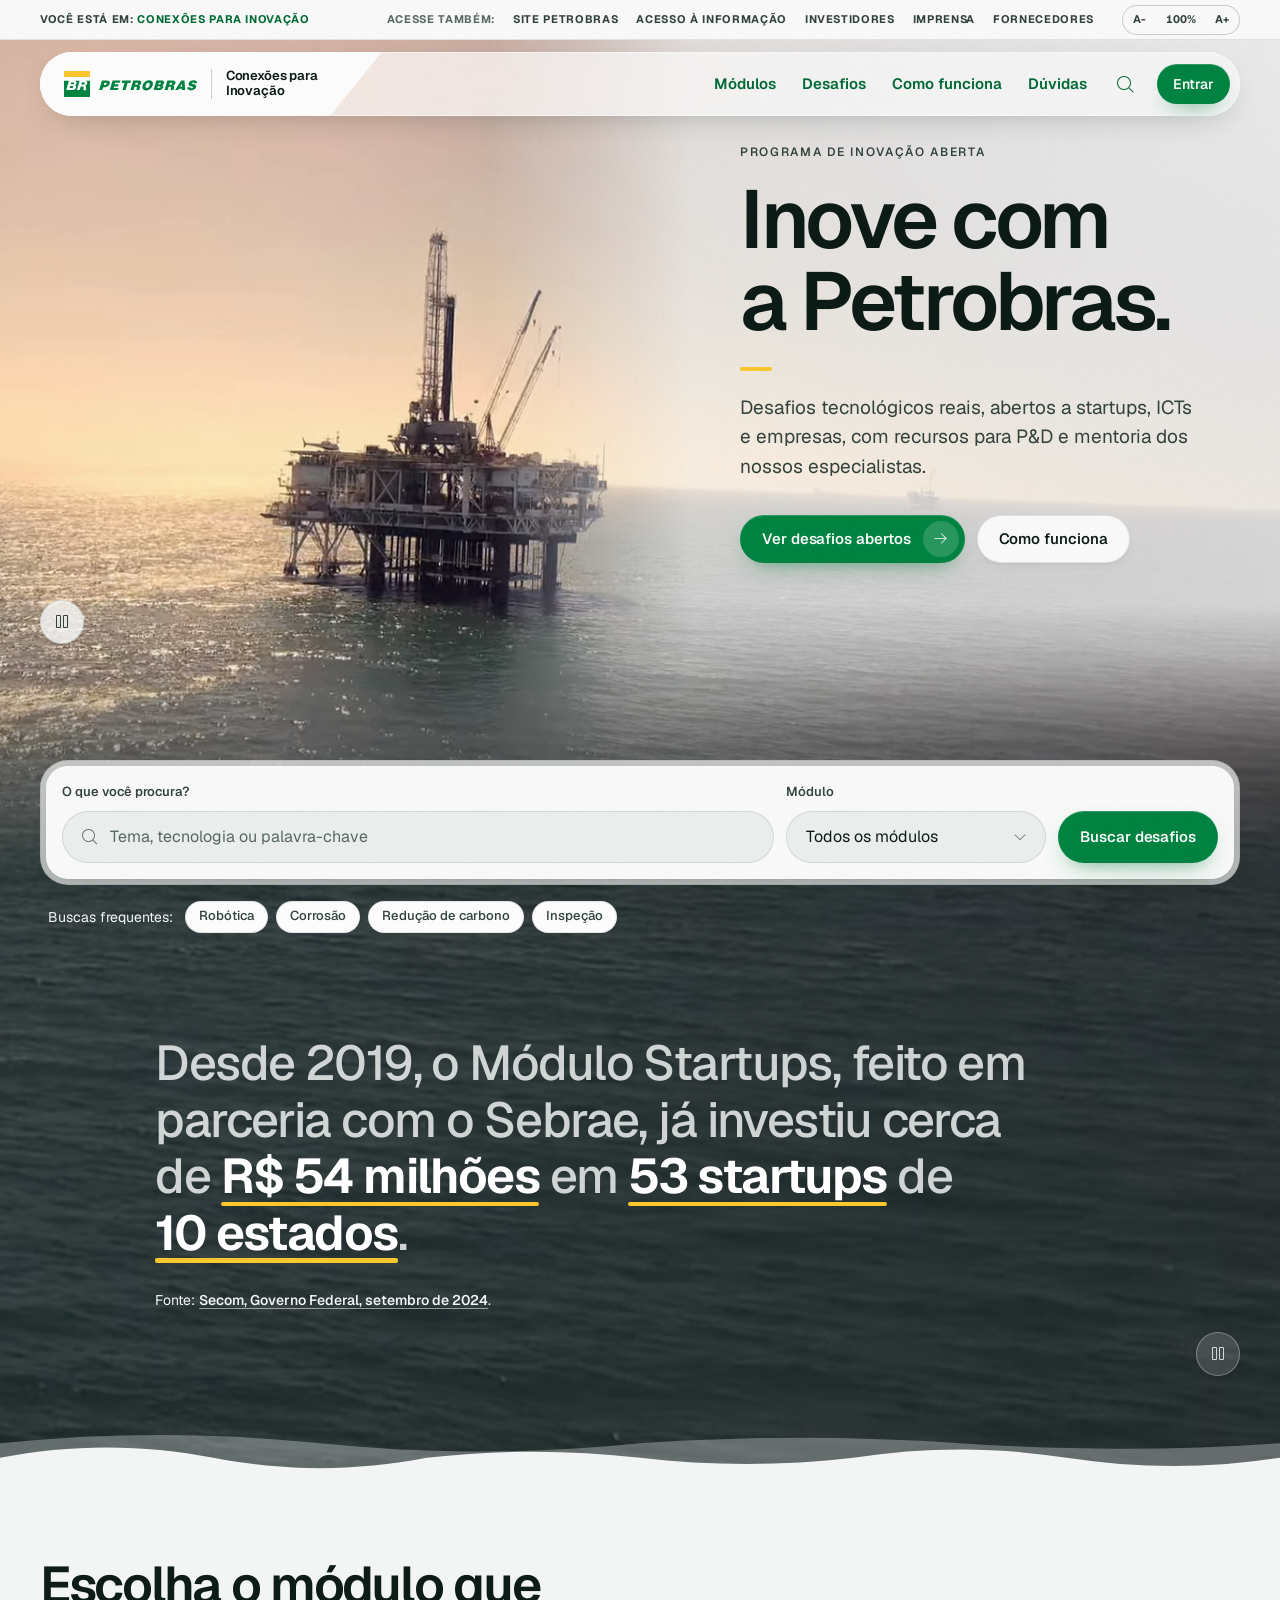
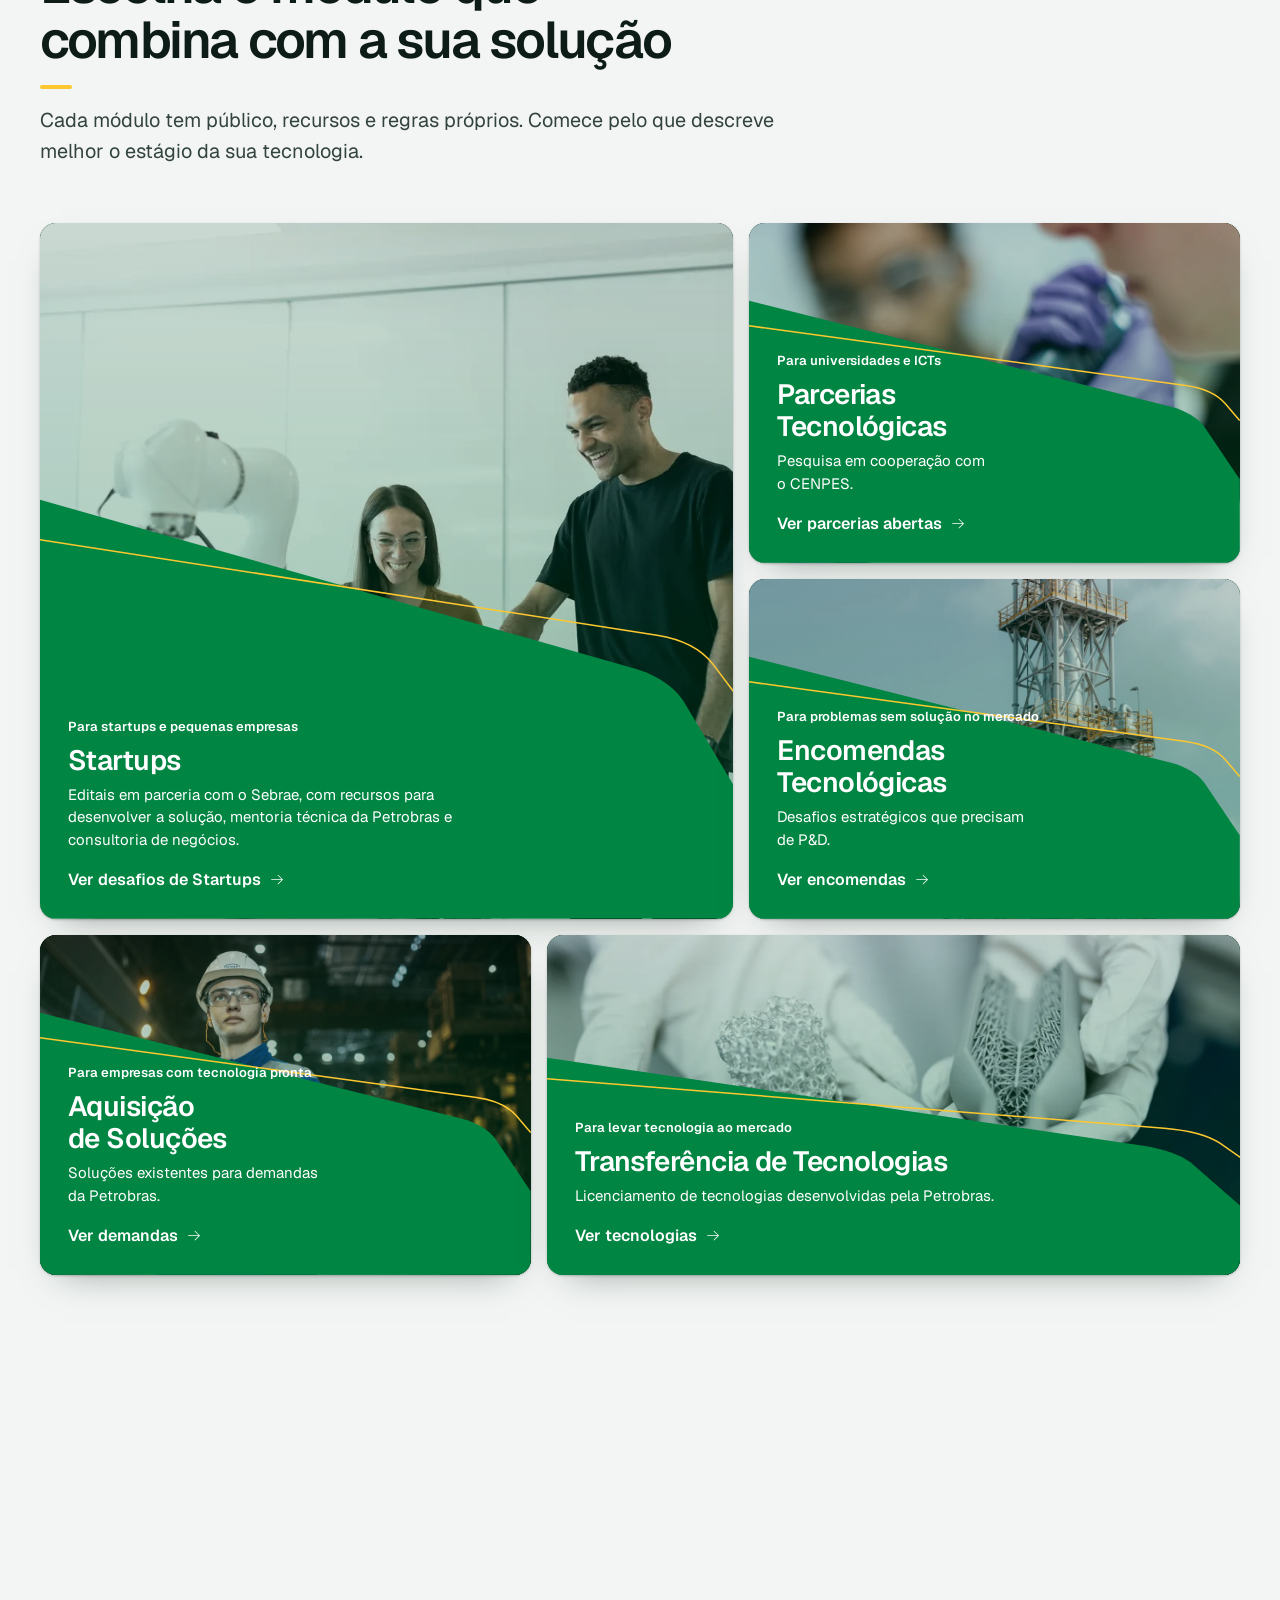
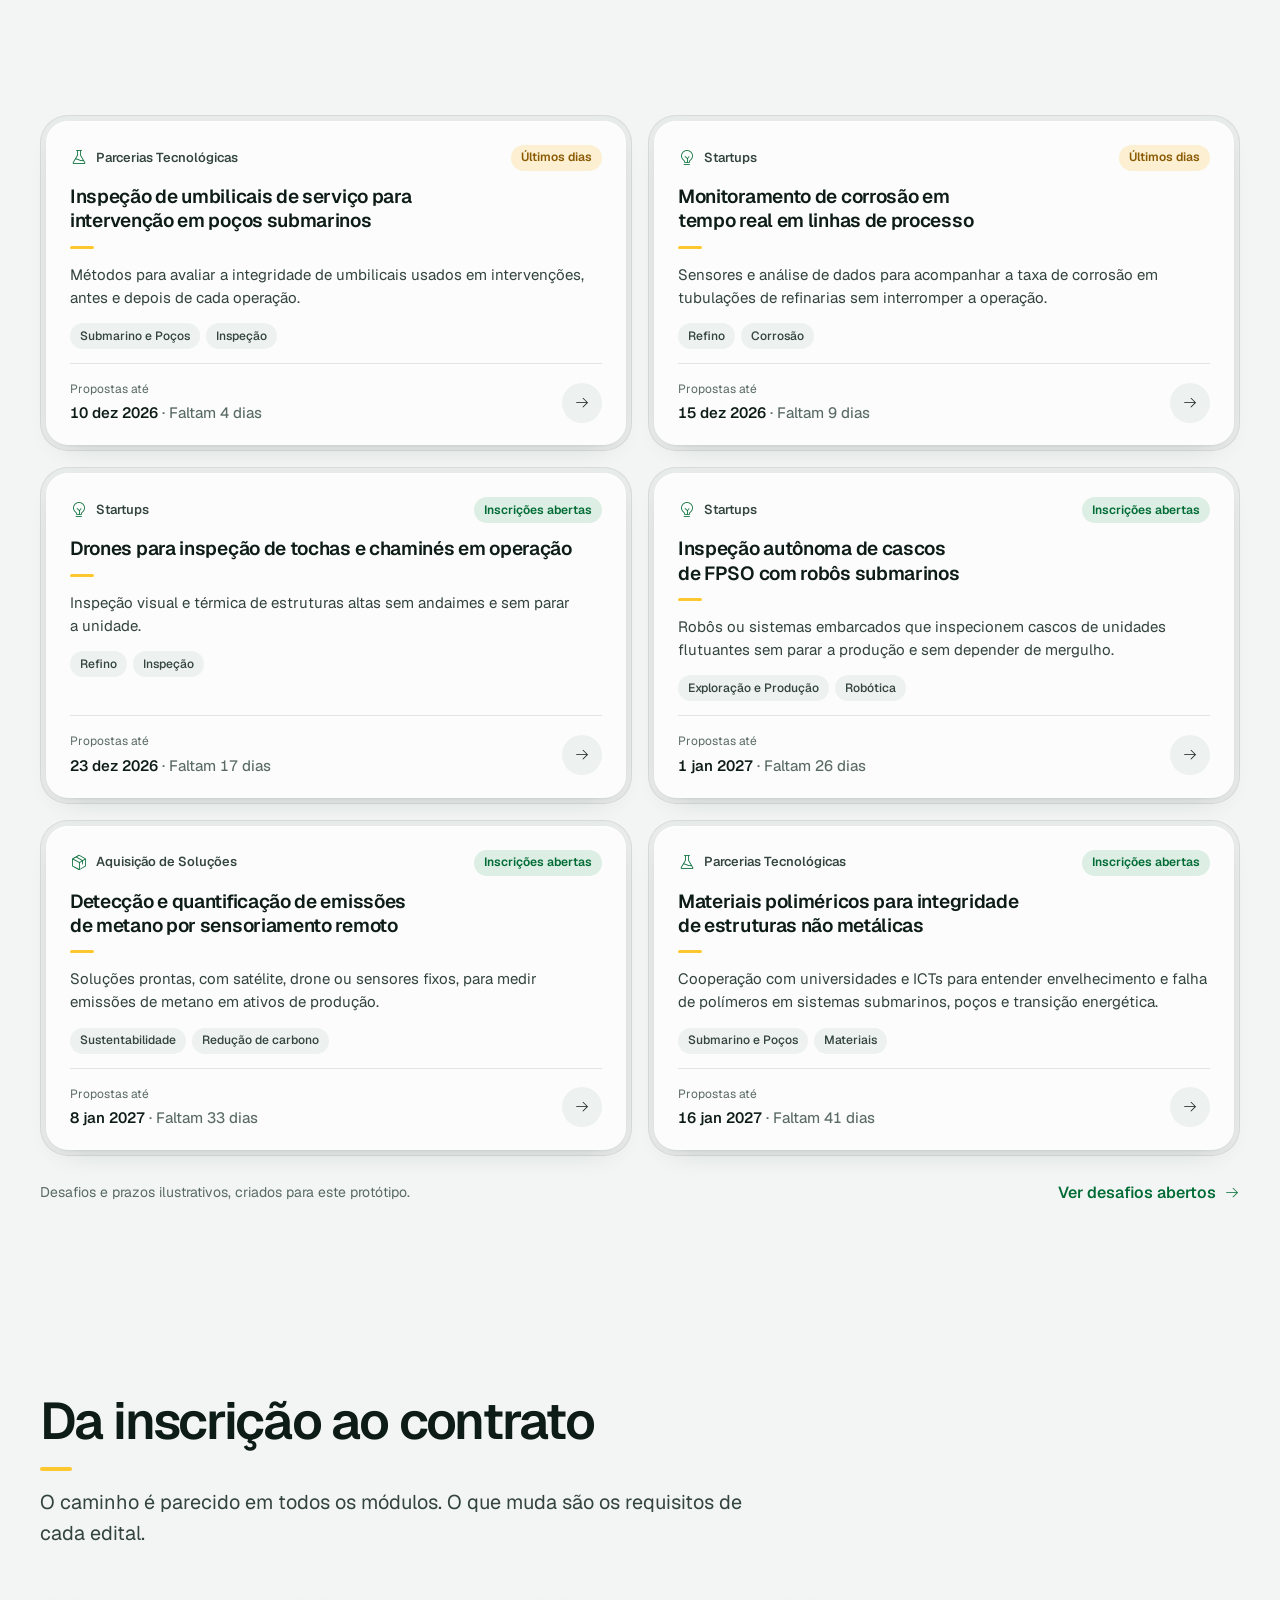
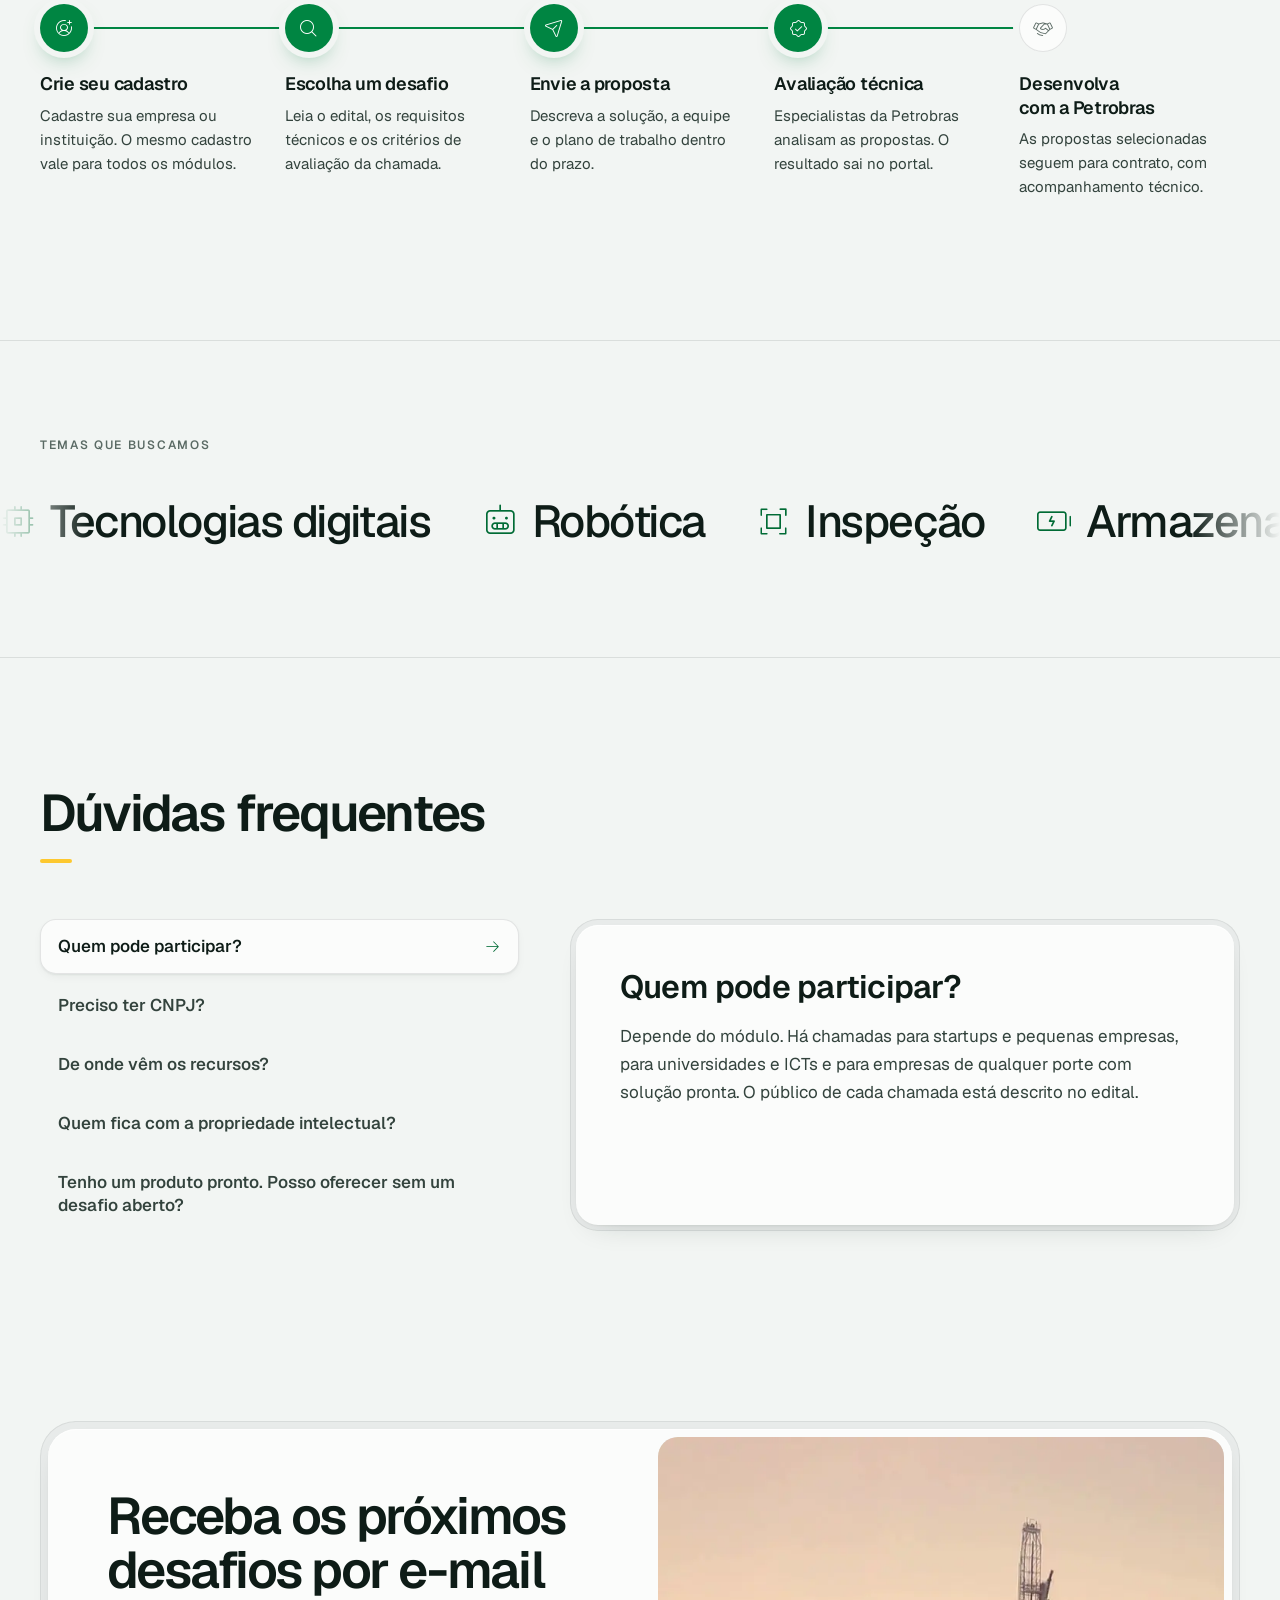
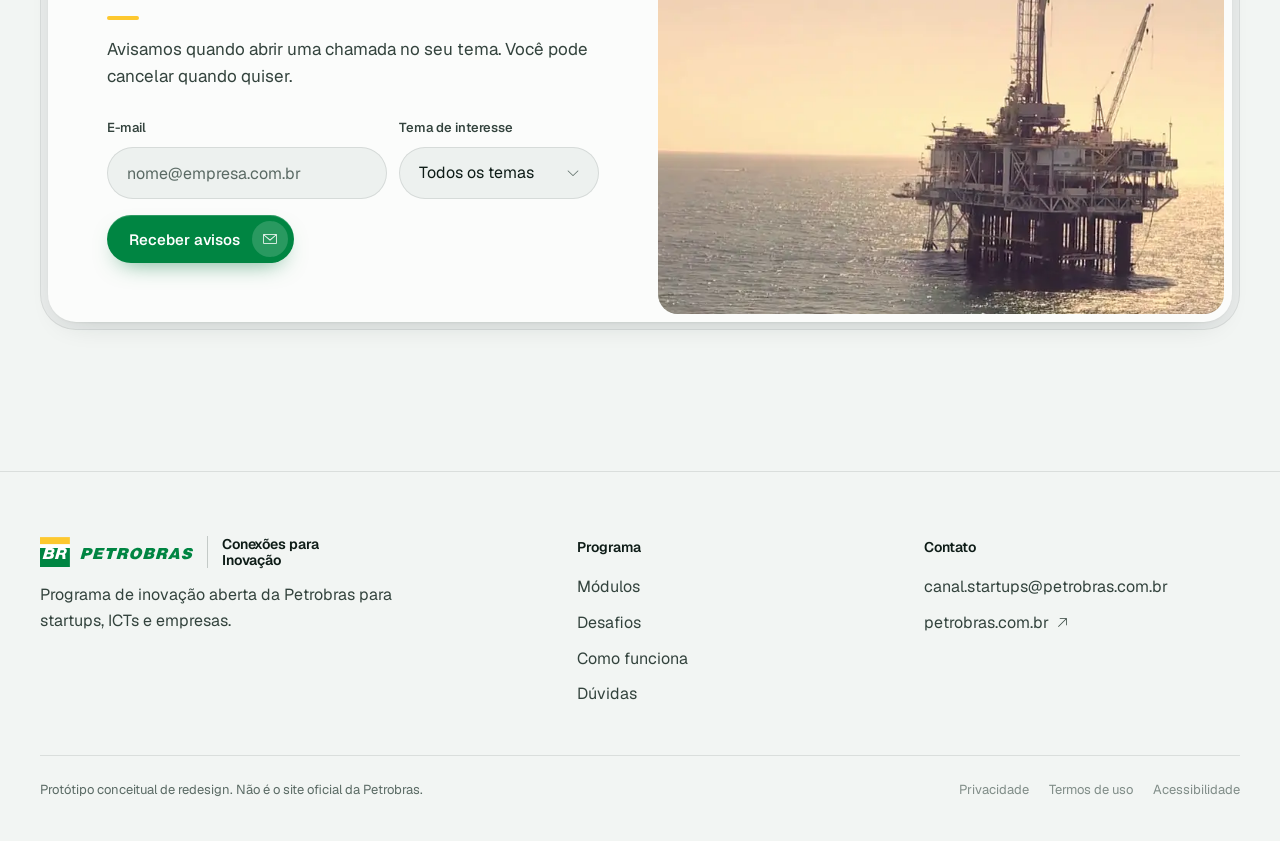
==== commit 182d48ed: "Hero aprovado com mar contínuo, fotos nos módulos e header misto - Hero volta à composição aprovada " ====
--- a/index.html
+++ b/index.html
@@ -92,7 +92,8 @@
         <img src="assets/media/poster-1600.webp" srcset="assets/media/poster-960.webp 960w, assets/media/poster-1600.webp 1600w" sizes="100vw" alt="" width="1600" height="900" fetchpriority="high">
         <video class="hero__video" muted loop playsinline preload="none" aria-hidden="true" tabindex="-1" data-src-lg="assets/media/hero-1600" data-src-sm="assets/media/hero-960"></video>
       </div>
-      <div class="hero__inner">
+      <div class="hero__scrim"></div>
+      <div class="container hero__inner">
         <div class="hero__content">
           <p class="eyebrow" data-enter="1">Programa de inovação aberta</p>
           <h1 class="display" id="hero-title" data-enter="2">Inove com a Petrobras.</h1>
@@ -106,60 +107,61 @@
           </div>
         </div>
       </div>
-      <button class="hero__toggle" type="button" data-video-toggle aria-label="Pausar vídeo de fundo"><i class="ph-light ph-pause" aria-hidden="true"></i></button>
-    </section>
-
-    <!-- Busca sobreposta -->
-    <div class="container dock-wrap">
-      <form class="shell dock" action="desafios.html" method="get" role="search" aria-label="Buscar desafios">
-        <div class="core dock__core">
-          <div class="field">
-            <label class="field__label" for="dock-q">O que você procura?</label>
-            <div class="control">
-              <i class="ph-light ph-magnifying-glass" aria-hidden="true"></i>
-              <input class="input" id="dock-q" name="q" type="search" placeholder="Tema, tecnologia ou palavra-chave" autocomplete="off">
-            </div>
+      <button class="hero__toggle" type="button" data-video-toggle aria-label="Pausar vídeos de fundo"><i class="ph-light ph-pause" aria-hidden="true"></i></button>
+    </section>
+
+    <!-- Mar contínuo: a busca e os números ficam sobre as ondas do vídeo -->
+    <section class="sea" aria-label="Busca e o programa em números" data-sea>
+      <div class="sea__media" aria-hidden="true">
+        <img src="assets/media/sea-poster.webp" alt="" width="1280" height="610" decoding="async">
+        <video class="sea__video" muted loop playsinline preload="none" tabindex="-1" data-src-lg="assets/media/sea-1280" data-src-sm="assets/media/sea-640"></video>
+      </div>
+      <div class="sea__surface" aria-hidden="true">
+        <svg class="sea__wave sea__wave--surf" viewBox="0 0 2880 120" preserveAspectRatio="none" focusable="false"><path d="M0 52C80 39 160 39 240 52C320 65 400 65 480 52C560 44 640 44 720 52C800 60 880 60 960 52C1040 41 1120 41 1200 52C1280 63 1360 63 1440 52C1520 39 1600 39 1680 52C1760 65 1840 65 1920 52C2000 44 2080 44 2160 52C2240 60 2320 60 2400 52C2480 41 2560 41 2640 52C2720 63 2800 63 2880 52V0H0Z"/></svg>
+      </div>
+      <div class="container dock-wrap">
+        <form class="shell dock" action="desafios.html" method="get" role="search" aria-label="Buscar desafios">
+          <div class="core dock__core">
+            <div class="field">
+              <label class="field__label" for="dock-q">O que você procura?</label>
+              <div class="control">
+                <i class="ph-light ph-magnifying-glass" aria-hidden="true"></i>
+                <input class="input" id="dock-q" name="q" type="search" placeholder="Tema, tecnologia ou palavra-chave" autocomplete="off">
+              </div>
+            </div>
+            <div class="field">
+              <label class="field__label" for="dock-modulo">Módulo</label>
+              <div class="control control--select">
+                <select class="select" id="dock-modulo" name="modulo">
+                  <option value="">Todos os módulos</option>
+                  <option value="startups">Startups</option>
+                  <option value="parcerias">Parcerias Tecnológicas</option>
+                  <option value="encomendas">Encomendas Tecnológicas</option>
+                  <option value="aquisicao">Aquisição de Soluções</option>
+                  <option value="transferencia">Transferência de Tecnologias</option>
+                </select>
+                <i class="ph-light ph-caret-down" aria-hidden="true"></i>
+              </div>
+            </div>
+            <button class="btn btn--primary dock__submit" type="submit">Buscar desafios</button>
           </div>
-          <div class="field">
-            <label class="field__label" for="dock-modulo">Módulo</label>
-            <div class="control control--select">
-              <select class="select" id="dock-modulo" name="modulo">
-                <option value="">Todos os módulos</option>
-                <option value="startups">Startups</option>
-                <option value="parcerias">Parcerias Tecnológicas</option>
-                <option value="encomendas">Encomendas Tecnológicas</option>
-                <option value="aquisicao">Aquisição de Soluções</option>
-                <option value="transferencia">Transferência de Tecnologias</option>
-              </select>
-              <i class="ph-light ph-caret-down" aria-hidden="true"></i>
-            </div>
-          </div>
-          <button class="btn btn--primary dock__submit" type="submit">Buscar desafios</button>
-        </div>
-      </form>
-      <div class="dock__quick">
-        <span>Buscas frequentes:</span>
-        <a class="chip" href="desafios.html?q=Rob%C3%B3tica">Robótica</a>
-        <a class="chip" href="desafios.html?q=Corros%C3%A3o">Corrosão</a>
-        <a class="chip" href="desafios.html?q=carbono">Redução de carbono</a>
-        <a class="chip" href="desafios.html?q=Inspe%C3%A7%C3%A3o">Inspeção</a>
-      </div>
-    </div>
-
-    <!-- Programa em números: debaixo das ondas -->
-    <section class="section undersea" aria-label="O programa em números" data-undersea>
-      <div class="undersea__fx" aria-hidden="true">
-        <div class="undersea__caustics"></div>
-        <div class="undersea__rays"><span></span><span></span><span></span><span></span></div>
-        <div class="undersea__bubbles"><span></span><span></span><span></span><span></span><span></span><span></span><span></span><span></span><span></span><span></span><span></span><span></span></div>
-        <div class="undersea__surface">
-          <svg class="undersea__wave undersea__wave--foam" viewBox="0 0 2880 120" preserveAspectRatio="none" focusable="false"><path d="M0 78C120 64 240 64 360 78C480 92 600 92 720 78C840 69 960 69 1080 78C1200 87 1320 87 1440 78C1560 64 1680 64 1800 78C1920 92 2040 92 2160 78C2280 69 2400 69 2520 78C2640 87 2760 87 2880 78V0H0Z"/></svg>
-          <svg class="undersea__wave undersea__wave--air" viewBox="0 0 2880 120" preserveAspectRatio="none" focusable="false"><path d="M0 60C80 44 160 44 240 60C320 76 400 76 480 60C560 50 640 50 720 60C800 70 880 70 960 60C1040 47 1120 47 1200 60C1280 73 1360 73 1440 60C1520 44 1600 44 1680 60C1760 76 1840 76 1920 60C2000 50 2080 50 2160 60C2240 70 2320 70 2400 60C2480 47 2560 47 2640 60C2720 73 2800 73 2880 60V0H0Z"/></svg>
-        </div>
-      </div>
-      <div class="container undersea__content">
+        </form>
+        <div class="dock__quick">
+          <span>Buscas frequentes:</span>
+          <a class="chip" href="desafios.html?q=Rob%C3%B3tica">Robótica</a>
+          <a class="chip" href="desafios.html?q=Corros%C3%A3o">Corrosão</a>
+          <a class="chip" href="desafios.html?q=carbono">Redução de carbono</a>
+          <a class="chip" href="desafios.html?q=Inspe%C3%A7%C3%A3o">Inspeção</a>
+        </div>
+      </div>
+      <div class="container sea__content">
         <p class="statement__text reveal">Desde 2019, o Módulo Startups, feito em parceria com o Sebrae, já investiu cerca de <strong>R$ 54 milhões</strong> em <strong>53 startups</strong> de <strong>10 estados</strong>.</p>
         <p class="statement__source small reveal">Fonte: <a class="text-link" href="https://www.gov.br/secom/pt-br/acompanhe-a-secom/noticias/2024/09/startups-edital-de-r-16-milhoes-da-petrobras-esta-aberto-para-envio-de-propostas" target="_blank" rel="noopener">Secom, Governo Federal, setembro de 2024</a>.</p>
+      </div>
+      <button class="sea__toggle" type="button" data-video-toggle aria-label="Pausar vídeos de fundo"><i class="ph-light ph-pause" aria-hidden="true"></i></button>
+      <div class="sea__shore" aria-hidden="true">
+        <svg class="sea__wave sea__wave--foam" viewBox="0 0 2880 120" preserveAspectRatio="none" focusable="false"><path d="M0 46C120 34 240 34 360 46C480 58 600 58 720 46C840 38 960 38 1080 46C1200 54 1320 54 1440 46C1560 34 1680 34 1800 46C1920 58 2040 58 2160 46C2280 38 2400 38 2520 46C2640 54 2760 54 2880 46V120H0Z"/></svg>
+        <svg class="sea__wave sea__wave--land" viewBox="0 0 2880 120" preserveAspectRatio="none" focusable="false"><path d="M0 62C80 47 160 47 240 62C320 77 400 77 480 62C560 53 640 53 720 62C800 71 880 71 960 62C1040 50 1120 50 1200 62C1280 74 1360 74 1440 62C1520 47 1600 47 1680 62C1760 77 1840 77 1920 62C2000 53 2080 53 2160 62C2240 71 2320 71 2400 62C2480 50 2560 50 2640 62C2720 74 2800 74 2880 62V120H0Z"/></svg>
       </div>
     </section>
 
@@ -173,7 +175,7 @@
 
         <div class="bento" data-stagger>
           <article class="tile tile--a reveal">
-            <div class="tile__photo"><img src="assets/media/platform-detail.webp" alt="" width="640" height="800" loading="lazy" style="object-position:50% 30%"></div>
+            <div class="tile__photo"><img src="assets/media/modulo-startups.webp" alt="" width="1400" height="934" loading="lazy" style="--pos:42% 30%"></div>
             <svg class="tile__shape" viewBox="0 0 100 100" preserveAspectRatio="none" aria-hidden="true" focusable="false"><path class="tile__panel" d="M0 6L86 44C89 45.4 91.4 47.9 92.8 51.2L100 70V100H0Z"/><path class="tile__line" d="M0 15L89 36.4C92.6 37.3 95.4 39.6 97 42.8L100 49"/></svg>
             <div class="tile__body">
               <p class="tile__audience">Para startups e pequenas empresas</p>
@@ -183,7 +185,7 @@
             </div>
           </article>
           <article class="tile tile--b reveal">
-            <div class="tile__photo"><img src="assets/media/derrick-detail.webp" alt="" width="600" height="360" loading="lazy" style="object-position:30% 20%"></div>
+            <div class="tile__photo"><img src="assets/media/modulo-parcerias.webp" alt="" width="1200" height="779" loading="lazy" style="--pos:72% 30%"></div>
             <svg class="tile__shape" viewBox="0 0 100 100" preserveAspectRatio="none" aria-hidden="true" focusable="false"><path class="tile__panel" d="M0 6L86 44C89 45.4 91.4 47.9 92.8 51.2L100 70V100H0Z"/><path class="tile__line" d="M0 15L89 36.4C92.6 37.3 95.4 39.6 97 42.8L100 49"/></svg>
             <div class="tile__body">
               <p class="tile__audience">Para universidades e ICTs</p>
@@ -193,7 +195,7 @@
             </div>
           </article>
           <article class="tile tile--c reveal">
-            <div class="tile__photo"><img src="assets/media/horizon-distant.webp" alt="" width="720" height="432" loading="lazy" style="object-position:55% 30%"></div>
+            <div class="tile__photo"><img src="assets/media/modulo-encomendas.webp" alt="" width="1100" height="714" loading="lazy" style="--pos:50% 0%"></div>
             <svg class="tile__shape" viewBox="0 0 100 100" preserveAspectRatio="none" aria-hidden="true" focusable="false"><path class="tile__panel" d="M0 6L86 44C89 45.4 91.4 47.9 92.8 51.2L100 70V100H0Z"/><path class="tile__line" d="M0 15L89 36.4C92.6 37.3 95.4 39.6 97 42.8L100 49"/></svg>
             <div class="tile__body">
               <p class="tile__audience">Para problemas sem solução no mercado</p>
@@ -203,7 +205,7 @@
             </div>
           </article>
           <article class="tile tile--d reveal">
-            <div class="tile__photo"><img src="assets/media/sea-texture.webp" alt="" width="800" height="380" loading="lazy" style="object-position:50% 50%"></div>
+            <div class="tile__photo"><img src="assets/media/modulo-aquisicao.webp" alt="" width="1200" height="798" loading="lazy" style="--pos:60% 18%"></div>
             <svg class="tile__shape" viewBox="0 0 100 100" preserveAspectRatio="none" aria-hidden="true" focusable="false"><path class="tile__panel" d="M0 6L86 44C89 45.4 91.4 47.9 92.8 51.2L100 70V100H0Z"/><path class="tile__line" d="M0 15L89 36.4C92.6 37.3 95.4 39.6 97 42.8L100 49"/></svg>
             <div class="tile__body">
               <p class="tile__audience">Para empresas com tecnologia pronta</p>
@@ -213,7 +215,7 @@
             </div>
           </article>
           <article class="tile tile--e reveal">
-            <div class="tile__photo"><img src="assets/media/horizon-right.webp" alt="" width="1300" height="620" loading="lazy" style="object-position:82% 30%"></div>
+            <div class="tile__photo"><img src="assets/media/modulo-transferencia.webp" alt="" width="1400" height="934" loading="lazy" style="--pos:50% 85%; --pos-sm:70% 50%"></div>
             <svg class="tile__shape" viewBox="0 0 100 100" preserveAspectRatio="none" aria-hidden="true" focusable="false"><path class="tile__panel" d="M0 6L86 44C89 45.4 91.4 47.9 92.8 51.2L100 70V100H0Z"/><path class="tile__line" d="M0 15L89 36.4C92.6 37.3 95.4 39.6 97 42.8L100 49"/></svg>
             <div class="tile__body">
               <p class="tile__audience">Para levar tecnologia ao mercado</p>
--- a/assets/css/styles.css
+++ b/assets/css/styles.css
@@ -782,22 +782,17 @@
   color: var(--muted);
 }
 
-/* ---------- Header no padrão Petrobras ---------- */
-/* Barra de serviços + aba branca do logo; ao rolar, barra branca compacta */
+/* ---------- Header misto: barra de serviços Petrobras + ilha flutuante ---------- */
 :root {
   --topbar-h: 40px;
-  --mainbar-h: 80px;
-  --tab-h: 104px;
-  --tab-dx: 76px;
-  --header-offset: 144px;
+  --island-h: 64px;
+  --island-gap: 12px;
+  --mainbar-h: calc(var(--island-h) + var(--island-gap));
+  --header-offset: calc(var(--topbar-h) + var(--island-gap) + var(--island-h));
 }
 @media (max-width: 1023px) {
   :root {
     --topbar-h: 0px;
-    --mainbar-h: 64px;
-    --tab-h: 80px;
-    --tab-dx: 58px;
-    --header-offset: 80px;
   }
 }
 .top-sentinel {
@@ -812,17 +807,20 @@
   position: fixed;
   inset: 0 0 auto;
   z-index: var(--z-nav);
+  pointer-events: none;
   transition: transform 420ms var(--ease-drawer);
 }
 .site-header[data-state="solid"] {
   transform: translateY(calc(-1 * var(--topbar-h)));
 }
+/* Tamanho fixo em px: o controle A- / A+ não muda de lugar nem sai da tela enquanto é usado */
 .topbar {
+  pointer-events: auto;
   height: var(--topbar-h);
   background: var(--surface);
   border-bottom: 1px solid var(--line);
   color: var(--ink-2);
-  font-size: 0.6875rem;
+  font-size: 11px;
   font-weight: 700;
   letter-spacing: 0.06em;
   text-transform: uppercase;
@@ -897,23 +895,36 @@
   text-align: center;
   font-variant-numeric: tabular-nums;
 }
+
+/* Ilha flutuante (header anterior), com o segmento branco diagonal do logo (aba Petrobras) */
 .mainbar {
+  pointer-events: auto;
   position: relative;
   display: flex;
   align-items: center;
-  gap: 16px;
-  height: var(--mainbar-h);
-  padding-inline: max(var(--gutter), (100% - var(--container)) / 2);
+  gap: 8px;
+  width: min(100% - 24px, 1200px);
+  height: var(--island-h);
+  margin: var(--island-gap) auto 0;
+  padding: 0 10px 0 0;
+  overflow: hidden;
+  border-radius: var(--r-pill);
+  background: color-mix(in oklab, var(--surface) 76%, transparent);
+  box-shadow:
+    inset 0 0 0 1px rgb(255 255 255 / 0.55),
+    0 10px 32px -14px hsl(var(--shadow-tint) / 0.3);
+  -webkit-backdrop-filter: blur(18px) saturate(160%);
+  backdrop-filter: blur(18px) saturate(160%);
   transition:
     background-color 300ms ease,
     box-shadow 300ms ease;
 }
 .site-header[data-state="solid"] .mainbar,
 .site-header[data-menu="open"] .mainbar {
-  background: var(--surface);
+  background: color-mix(in oklab, var(--surface) 94%, transparent);
   box-shadow:
-    0 1px 0 var(--line),
-    0 12px 32px -20px hsl(var(--shadow-tint) / 0.4);
+    inset 0 0 0 1px var(--line),
+    var(--shadow-md);
 }
 
 /* Assinatura: logo oficial + nome do programa */
@@ -942,75 +953,27 @@
 .brand--footer .brand__name {
   font-size: 0.875rem;
 }
-/* Aba branca (desenho do site Petrobras: diagonal, canto arredondado, base levemente inclinada) */
 .mainbar .brand {
-  position: relative;
-  isolation: isolate;
-  height: 100%;
+  align-self: stretch;
   margin-right: auto;
-}
-.mainbar .brand::before {
-  content: "";
-  position: absolute;
-  z-index: -1;
-  top: 0;
-  left: -100vw;
-  right: calc(-1 * (var(--tab-dx) + 28px));
-  height: var(--tab-h);
+  padding: 0 64px 0 24px;
   background: #ffffff;
   clip-path: polygon(
     0 0,
     100% 0,
-    calc(100% - var(--tab-dx)) calc(var(--tab-h) * 0.907),
-    calc(100% - var(--tab-dx) - 3.5px) calc(var(--tab-h) * 0.946),
-    calc(100% - var(--tab-dx) - 8.5px) calc(var(--tab-h) * 0.977),
-    calc(100% - var(--tab-dx) - 14.5px) calc(var(--tab-h) * 0.993),
-    calc(100% - var(--tab-dx) - 20.5px) var(--tab-h),
-    calc(100% - var(--tab-dx) - 320px) calc(var(--tab-h) * 0.84),
-    0 calc(var(--tab-h) * 0.84)
+    calc(100% - 44px) 84%,
+    calc(100% - 46.5px) 91%,
+    calc(100% - 50px) 96.5%,
+    calc(100% - 55px) 100%,
+    0 100%
   );
-  transition: opacity 300ms ease;
-}
-.site-header[data-state="solid"] .brand::before,
-.site-header[data-menu="open"] .brand::before {
-  opacity: 0;
 }
 
 .nav {
-  position: relative;
-  isolation: isolate;
-  display: flex;
-  align-items: center;
-  gap: 6px;
+  display: flex;
+  align-items: center;
+  gap: 4px;
   height: 100%;
-}
-/* Aba espelhada atrás do menu: garante contraste quando o vídeo passa por baixo */
-@media (min-width: 1024px) {
-  .nav::before {
-    content: "";
-    position: absolute;
-    z-index: -1;
-    top: 0;
-    left: calc(-1 * (var(--tab-dx) + 28px));
-    right: -100vw;
-    height: var(--tab-h);
-    background: #ffffff;
-    clip-path: polygon(
-      0 0,
-      100% 0,
-      100% calc(var(--tab-h) * 0.84),
-      calc(var(--tab-dx) + 320px) calc(var(--tab-h) * 0.84),
-      calc(var(--tab-dx) + 20.5px) var(--tab-h),
-      calc(var(--tab-dx) + 14.5px) calc(var(--tab-h) * 0.993),
-      calc(var(--tab-dx) + 8.5px) calc(var(--tab-h) * 0.977),
-      calc(var(--tab-dx) + 3.5px) calc(var(--tab-h) * 0.946),
-      var(--tab-dx) calc(var(--tab-h) * 0.907)
-    );
-    transition: opacity 300ms ease;
-  }
-  .site-header[data-state="solid"] .nav::before {
-    opacity: 0;
-  }
 }
 .nav__links {
   display: flex;
@@ -1023,6 +986,7 @@
   align-items: center;
   height: 44px;
   padding: 0 12px;
+  border-radius: 12px;
   font-size: 0.9375rem;
   font-weight: 600;
   color: var(--accent-ink);
@@ -1071,10 +1035,10 @@
   height: 44px;
   border-radius: var(--r-pill);
   color: var(--ink);
-  background: var(--surface);
-  box-shadow:
-    inset 0 0 0 1px var(--line),
-    var(--shadow-sm);
+  transition: background-color 200ms ease;
+}
+.nav__toggle:hover {
+  background: var(--surface-sunken);
 }
 .nav__toggle span {
   position: absolute;
@@ -1116,6 +1080,9 @@
   .brand__name {
     padding-left: 12px;
     font-size: 0.75rem;
+  }
+  .mainbar .brand {
+    padding: 0 60px 0 20px;
   }
 }
 @media (max-width: 479px) {
@@ -1195,7 +1162,11 @@
   }
 }
 
-/* ---------- Hero com vídeo: janela com corte diagonal, sem degradê ---------- */
+/* ---------- Hero com vídeo: vídeo inteiro, véu claro à direita, mar livre embaixo ---------- */
+:root {
+  /* faixa em que o mar da seção seguinte entra em fusão com o mar do hero */
+  --sea-blend: 180px;
+}
 .hero {
   position: relative;
   isolation: isolate;
@@ -1205,14 +1176,12 @@
   min-height: max(680px, calc(100vh - 56px));
   min-height: max(680px, calc(100dvh - 56px));
   color: var(--ink);
-  background: var(--bg);
+  background: var(--bg-tint);
 }
 .hero__media {
   position: absolute;
   inset: 0;
   z-index: -2;
-  background: var(--bg-tint);
-  clip-path: polygon(0 0, 56% 0, 61.5% 100%, 0 100%);
 }
 .hero__media > img,
 .hero__media > video {
@@ -1230,20 +1199,30 @@
 .hero__media > video.is-playing {
   opacity: 1;
 }
-/* O texto fica sobre o fundo claro, à direita do corte diagonal */
+/* Véu claro só onde está o texto; embaixo o mar fica livre e continua na seção seguinte */
+.hero__scrim {
+  position: absolute;
+  inset: 0;
+  z-index: -1;
+  background:
+    linear-gradient(270deg, rgb(var(--veil) / 0.8) 0%, rgb(var(--veil) / 0.68) 46%, rgb(var(--veil) / 0) 62%),
+    radial-gradient(78% 88% at 100% 0%, rgb(var(--veil) / 0.6) 0%, rgb(var(--veil) / 0) 70%);
+  -webkit-mask-image: linear-gradient(0deg, transparent 0, transparent 60px, #000 240px);
+  mask-image: linear-gradient(0deg, transparent 0, transparent 60px, #000 240px);
+}
 .hero__inner {
-  padding: calc(var(--header-offset) + 28px) clamp(24px, 5vw, 96px) 196px 63%;
-}
+  padding-block: calc(var(--header-offset) + 28px) 196px;
+}
+/* Em telas 16:9 a plataforma ocupa até ~56% da largura; o texto começa depois */
 .hero__content {
-  width: 100%;
-  max-width: 500px;
+  width: min(500px, 44%);
+  margin-left: auto;
 }
 .hero .eyebrow {
-  color: var(--muted);
+  color: var(--ink-2);
 }
 .hero h1 {
   margin-top: 18px;
-  font-size: clamp(3rem, 1.2rem + 3.9vw, 5rem);
 }
 .hero__sub {
   margin-top: 22px;
@@ -1259,48 +1238,43 @@
   gap: 12px;
   margin-top: 34px;
 }
-.hero__toggle {
+.hero__toggle,
+.sea__toggle {
   position: absolute;
-  left: max(var(--gutter), (100% - var(--container)) / 2);
-  bottom: 112px;
   display: grid;
   place-items: center;
   width: 44px;
   height: 44px;
   border-radius: var(--r-pill);
+  font-size: 1.1rem;
+  transition:
+    background-color 200ms ease,
+    transform var(--dur-press) var(--ease-out);
+}
+.hero__toggle:active,
+.sea__toggle:active {
+  transform: scale(0.94);
+}
+.hero__toggle {
+  left: max(var(--gutter), (100% - var(--container)) / 2);
+  bottom: calc(var(--sea-blend) + 20px);
   color: var(--ink);
   background: color-mix(in oklab, var(--surface) 82%, transparent);
   box-shadow:
     inset 0 0 0 1px var(--line),
     var(--shadow-sm);
-  font-size: 1.1rem;
-  transition:
-    background-color 200ms ease,
-    transform var(--dur-press) var(--ease-out);
 }
 .hero__toggle:hover {
   background: var(--surface);
-}
-.hero__toggle:active {
-  transform: scale(0.94);
-}
-/* Telas 4:3 e 3:2: a plataforma fica mais à esquerda, então o corte e o texto também */
-@media (min-aspect-ratio: 1/1) and (max-aspect-ratio: 3/2) {
-  .hero__media {
-    clip-path: polygon(0 0, 48% 0, 53.5% 100%, 0 100%);
-  }
-  .hero__inner {
-    padding-left: 55.5%;
-  }
 }
 /* Telas baixas (notebooks 16:9) */
 @media (max-height: 780px) and (min-aspect-ratio: 1/1) {
   .hero__inner {
-    padding-top: calc(var(--header-offset) + 8px);
+    padding-top: calc(var(--header-offset) + 22px);
   }
   .hero h1 {
     margin-top: 12px;
-    font-size: clamp(3rem, 10vh, 4.5rem);
+    font-size: clamp(3rem, 10.5vh, 5.25rem);
   }
   .hero__sub {
     margin-top: 16px;
@@ -1334,6 +1308,7 @@
   .hero {
     display: block;
     min-height: 0;
+    background: var(--bg);
   }
   .hero__media {
     position: relative;
@@ -1342,17 +1317,20 @@
     height: clamp(320px, 46svh, 520px);
     overflow: hidden;
     border-radius: 0 0 28px 28px;
-    clip-path: none;
+    background: var(--bg-tint);
   }
   .hero__media > img,
   .hero__media > video {
     object-position: 42% 50%;
   }
+  .hero__scrim {
+    display: none;
+  }
   .hero__inner {
-    padding: 28px var(--gutter) 96px;
+    padding-block: 28px 40px;
   }
   .hero__content {
-    max-width: none;
+    width: 100%;
   }
   .hero__toggle {
     left: auto;
@@ -1458,55 +1436,132 @@
   margin-left: clamp(0px, 9vw, 160px);
 }
 
-/* ---------- Números debaixo das ondas ---------- */
-.undersea {
-  --wave-h: 120px;
-  --sea-1: #d3ebe6;
-  --sea-2: #c0e2dc;
-  --sea-3: #b0dad3;
+/* ---------- Mar contínuo: busca e números sobre as ondas do vídeo ---------- */
+/* Em telas largas a seção sobe por baixo do hero (--sea-blend) e o vídeo do mar entra em fusão
+   com o mar do próprio hero: não há emenda, a página "afunda" no mar até a frase. */
+.sea {
+  --shore-h: 110px;
+  --surface-h: 0px;
+  --sea-scrim: 4 24 26;
   position: relative;
   isolation: isolate;
-  overflow: hidden;
-  padding-top: calc(var(--wave-h) + clamp(48px, 7vw, 96px));
-  padding-bottom: clamp(140px, 16vw, 220px);
-  background: linear-gradient(180deg, var(--sea-1) 0, var(--sea-1) 90px, var(--sea-2) 48%, var(--sea-3) 78%, var(--bg) 100%);
-}
-.undersea__content {
-  position: relative;
-  z-index: 1;
-}
-.undersea .statement__source,
-.undersea .statement__source .text-link {
-  color: var(--ink-2);
-}
-.undersea__fx {
+  margin-top: calc(-1 * var(--sea-blend));
+  padding-top: calc(var(--sea-blend) - 84px);
+  padding-bottom: calc(var(--shore-h) + clamp(48px, 7vw, 96px));
+  color: var(--media-ink);
+}
+.sea__media {
   position: absolute;
   inset: 0;
-  z-index: 0;
-  pointer-events: none;
-}
-/* Superfície do mar: duas ondas periódicas que deslizam em sentidos opostos */
-.undersea__surface {
+  z-index: -1;
+  overflow: hidden;
+  background: var(--media-bg);
+  -webkit-mask-image: linear-gradient(180deg, transparent 0, #000 var(--sea-blend));
+  mask-image: linear-gradient(180deg, transparent 0, #000 var(--sea-blend));
+}
+.sea__media > img,
+.sea__media > video {
   position: absolute;
-  top: 0;
+  inset: 0;
+  width: 100%;
+  height: 100%;
+  object-fit: cover;
+  object-position: 50% 50%;
+}
+.sea__media > video {
+  opacity: 0;
+  transition: opacity 900ms var(--ease-out);
+}
+.sea__media > video.is-playing {
+  opacity: 1;
+}
+/* Escurece o mar aos poucos: livre junto ao hero, mais fechado atrás da frase */
+.sea__media::after {
+  content: "";
+  position: absolute;
+  inset: 0;
+  background: linear-gradient(
+    180deg,
+    rgb(var(--sea-scrim) / 0) 0,
+    rgb(var(--sea-scrim) / 0.56) calc(var(--sea-blend) + 24px),
+    rgb(var(--sea-scrim) / 0.62) 100%
+  );
+}
+.sea .dock-wrap {
+  margin-top: 0;
+}
+.sea .dock__quick {
+  color: var(--media-ink);
+}
+.sea__content {
+  position: relative;
+  padding-top: clamp(56px, 8vw, 112px);
+}
+.sea .statement__text {
+  color: var(--media-ink-2);
+}
+.sea .statement__text strong {
+  color: #ffffff;
+}
+.sea .statement__text strong::after {
+  background: var(--brand-yellow);
+}
+.sea .statement__source,
+.sea .statement__source .text-link {
+  color: var(--media-ink);
+}
+.sea .statement__source .text-link {
+  text-decoration-color: rgb(244 248 246 / 0.55);
+}
+.sea a:focus-visible,
+.sea button:focus-visible {
+  --focus: #ffffff;
+}
+.sea__toggle {
+  right: max(var(--gutter), (100% - var(--container)) / 2);
+  bottom: calc(var(--shore-h) + 24px);
+  color: var(--media-ink);
+  background: rgb(255 255 255 / 0.14);
+  box-shadow: inset 0 0 0 1px rgb(255 255 255 / 0.3);
+}
+.sea__toggle:hover {
+  background: rgb(255 255 255 / 0.24);
+}
+/* Ondas: superfície (só em retrato) e saída do mar na cor da página */
+.sea__surface,
+.sea__shore {
+  position: absolute;
   left: 0;
   right: 0;
-  height: var(--wave-h);
   overflow: hidden;
-}
-.undersea__wave {
+  pointer-events: none;
+}
+.sea__surface {
+  display: none;
+  top: -1px;
+  height: var(--surface-h);
+}
+.sea__shore {
+  bottom: -1px;
+  height: var(--shore-h);
+}
+.sea__wave {
   position: absolute;
+  left: 0;
   top: 0;
-  left: 0;
   width: 200%;
   max-width: none;
   height: 100%;
 }
-.undersea__wave--foam {
-  fill: rgb(255 255 255 / 0.55);
+.sea__wave--surf {
+  fill: var(--bg);
+  animation: wave-left 16s linear infinite;
+}
+.sea__wave--foam {
+  fill: rgb(255 255 255 / 0.3);
   animation: wave-left 19s linear infinite;
 }
-.undersea__wave--air {
+.sea__wave--land {
   fill: var(--bg);
   animation: wave-right 13s linear infinite;
 }
@@ -1518,117 +1573,33 @@
   from { transform: translate3d(-50%, 0, 0); }
   to { transform: translate3d(0, 0, 0); }
 }
-/* Reflexos de luz (caustics): duas texturas que se repetem e se cruzam */
-.undersea__caustics {
-  position: absolute;
-  inset: 0;
-  overflow: hidden;
-  -webkit-mask-image: linear-gradient(180deg, #000 0%, rgb(0 0 0 / 0.75) 45%, transparent 92%);
-  mask-image: linear-gradient(180deg, #000 0%, rgb(0 0 0 / 0.75) 45%, transparent 92%);
-}
-.undersea__caustics::before,
-.undersea__caustics::after {
-  content: "";
-  position: absolute;
-  inset: -540px;
-  background-repeat: repeat;
-  background-size: 520px;
-  will-change: transform;
-}
-.undersea__caustics::before {
-  background-image: url("../media/caustics-a.webp");
-  opacity: 0.6;
-  animation: caustic-a 30s linear infinite;
-}
-.undersea__caustics::after {
-  background-image: url("../media/caustics-b.webp");
-  opacity: 0.4;
-  animation: caustic-b 44s linear infinite;
-}
-@keyframes caustic-a {
-  to { transform: translate3d(-520px, 0, 0); }
-}
-@keyframes caustic-b {
-  to { transform: translate3d(520px, -520px, 0); }
-}
-/* Feixes de luz vindos da superfície */
-.undersea__rays {
-  position: absolute;
-  inset: 40px 0 0;
-  overflow: hidden;
-  -webkit-mask-image: linear-gradient(180deg, #000 0%, transparent 78%);
-  mask-image: linear-gradient(180deg, #000 0%, transparent 78%);
-}
-.undersea__rays span {
-  position: absolute;
-  top: -10%;
-  height: 120%;
-  width: 12%;
-  background: linear-gradient(90deg, rgb(255 255 255 / 0), rgb(255 255 255 / 0.5), rgb(255 255 255 / 0));
-  transform: skewX(-16deg);
-  opacity: 0.45;
-  animation: ray-sway 9s ease-in-out infinite alternate;
-}
-.undersea__rays span:nth-child(1) { left: 12%; width: 9%; animation-duration: 8s; }
-.undersea__rays span:nth-child(2) { left: 34%; width: 14%; animation-duration: 11s; animation-delay: -4s; }
-.undersea__rays span:nth-child(3) { left: 61%; width: 8%; animation-duration: 9.5s; animation-delay: -2s; }
-.undersea__rays span:nth-child(4) { left: 80%; width: 12%; animation-duration: 12s; animation-delay: -6s; }
-@keyframes ray-sway {
-  from { opacity: 0.2; transform: skewX(-16deg) translate3d(-18px, 0, 0); }
-  to { opacity: 0.6; transform: skewX(-12deg) translate3d(18px, 0, 0); }
-}
-/* Bolhas subindo */
-.undersea__bubbles span {
-  --x: 50%;
-  --s: 8px;
-  --d: 14s;
-  --delay: 0s;
-  position: absolute;
-  left: var(--x);
-  bottom: 10%;
-  width: var(--s);
-  height: var(--s);
-  border-radius: 50%;
-  background: radial-gradient(circle at 32% 30%, rgb(255 255 255 / 0.95) 0 18%, rgb(255 255 255 / 0.35) 45%, rgb(255 255 255 / 0.08) 72%);
-  box-shadow: inset 0 0 0 1px rgb(255 255 255 / 0.65);
-  opacity: 0;
-  animation:
-    bubble-rise var(--d) linear var(--delay) infinite,
-    bubble-wobble 2.6s ease-in-out var(--delay) infinite alternate;
-}
-.undersea__bubbles span:nth-child(1) { --x: 6%; --s: 6px; --d: 13s; --delay: -2s; }
-.undersea__bubbles span:nth-child(2) { --x: 14%; --s: 10px; --d: 17s; --delay: -9s; }
-.undersea__bubbles span:nth-child(3) { --x: 22%; --s: 5px; --d: 12s; --delay: -5s; }
-.undersea__bubbles span:nth-child(4) { --x: 31%; --s: 8px; --d: 15s; --delay: -12s; }
-.undersea__bubbles span:nth-child(5) { --x: 43%; --s: 4px; --d: 11s; --delay: -7s; }
-.undersea__bubbles span:nth-child(6) { --x: 52%; --s: 12px; --d: 19s; --delay: -3s; }
-.undersea__bubbles span:nth-child(7) { --x: 63%; --s: 6px; --d: 14s; --delay: -10s; }
-.undersea__bubbles span:nth-child(8) { --x: 71%; --s: 9px; --d: 16s; --delay: -1s; }
-.undersea__bubbles span:nth-child(9) { --x: 79%; --s: 5px; --d: 12.5s; --delay: -6s; }
-.undersea__bubbles span:nth-child(10) { --x: 86%; --s: 11px; --d: 18s; --delay: -14s; }
-.undersea__bubbles span:nth-child(11) { --x: 92%; --s: 7px; --d: 13.5s; --delay: -4s; }
-.undersea__bubbles span:nth-child(12) { --x: 97%; --s: 4px; --d: 10.5s; --delay: -8s; }
-@keyframes bubble-rise {
-  0% { transform: translate3d(0, 0, 0); opacity: 0; }
-  10% { opacity: 0.9; }
-  80% { opacity: 0.7; }
-  100% { transform: translate3d(0, -560px, 0); opacity: 0; }
-}
-@keyframes bubble-wobble {
-  from { translate: -5px 0; }
-  to { translate: 5px 0; }
-}
-.undersea.is-paused *,
-.undersea.is-paused *::before,
-.undersea.is-paused *::after {
+.sea.is-paused .sea__wave {
   animation-play-state: paused;
 }
+/* Retrato (celular e tablet): o hero termina no fundo claro, então o mar começa com ondas */
+@media (max-width: 767px), (max-aspect-ratio: 1/1) {
+  .sea {
+    --surface-h: 56px;
+    margin-top: 0;
+    padding-top: calc(var(--surface-h) + 24px);
+  }
+  .sea__media {
+    -webkit-mask-image: none;
+    mask-image: none;
+  }
+  .sea__media::after {
+    background: rgb(var(--sea-scrim) / 0.6);
+  }
+  .sea__surface {
+    display: block;
+  }
+}
 @media (max-width: 767px) {
-  .undersea {
-    --wave-h: 72px;
-  }
-  .undersea__bubbles span:nth-child(n + 8) {
-    display: none;
+  .sea {
+    --shore-h: 64px;
+  }
+  .sea__toggle {
+    bottom: calc(var(--shore-h) + 12px);
   }
 }
 
@@ -1661,7 +1632,7 @@
 .tile--b { grid-column: 8 / span 5; }
 .tile--c { grid-column: 8 / span 5; }
 .tile--d { grid-column: 1 / span 5; }
-.tile--e { grid-column: 6 / span 7; }
+.tile--e { grid-column: 6 / span 7; --band: 68%; }
 .tile__photo {
   position: absolute;
   inset: 0;
@@ -1672,18 +1643,18 @@
   width: 100%;
   height: 100%;
   object-fit: cover;
-  filter: saturate(0.2) brightness(0.92) contrast(1.05);
+  object-position: var(--pos, 50% 50%);
+  filter: saturate(0.72) contrast(1.03);
   transition: transform 1200ms var(--ease-out);
 }
-/* Filtro de cor da marca sobre a foto (verde + amarelo + escurecimento leve) */
+/* Filtro da marca mais leve: a foto continua legível, só puxa para o verde Petrobras */
 .tile__photo::after {
   content: "";
   position: absolute;
   inset: 0;
   background:
-    linear-gradient(0deg, rgb(0 133 66 / 0.32), rgb(0 133 66 / 0.32)),
-    linear-gradient(0deg, rgb(253 200 47 / 0.08), rgb(253 200 47 / 0.08)),
-    rgb(3 30 20 / 0.42);
+    linear-gradient(180deg, rgb(0 133 66 / 0.08) 0%, rgb(0 133 66 / 0.3) 100%),
+    rgb(4 30 20 / 0.14);
 }
 .tile__shape {
   position: absolute;
@@ -1766,6 +1737,10 @@
   .bento {
     grid-template-columns: repeat(2, minmax(0, 1fr));
   }
+  /* cards estreitos: enquadramento próprio quando o assunto fica fora do recorte */
+  .tile__photo img {
+    object-position: var(--pos-sm, var(--pos, 50% 50%));
+  }
   .tile--a {
     grid-column: 1 / -1;
     grid-row: auto;
@@ -1778,6 +1753,7 @@
   .tile--e {
     grid-column: auto;
     min-height: 400px;
+    --band: 82%;
   }
 }
 @media (max-width: 639px) {
@@ -3185,13 +3161,8 @@
   .site-header {
     transition: none;
   }
-  .undersea *,
-  .undersea *::before,
-  .undersea *::after {
+  .sea__wave {
     animation: none !important;
-  }
-  .undersea__bubbles {
-    display: none;
   }
   .btn:active,
   .chip:active {
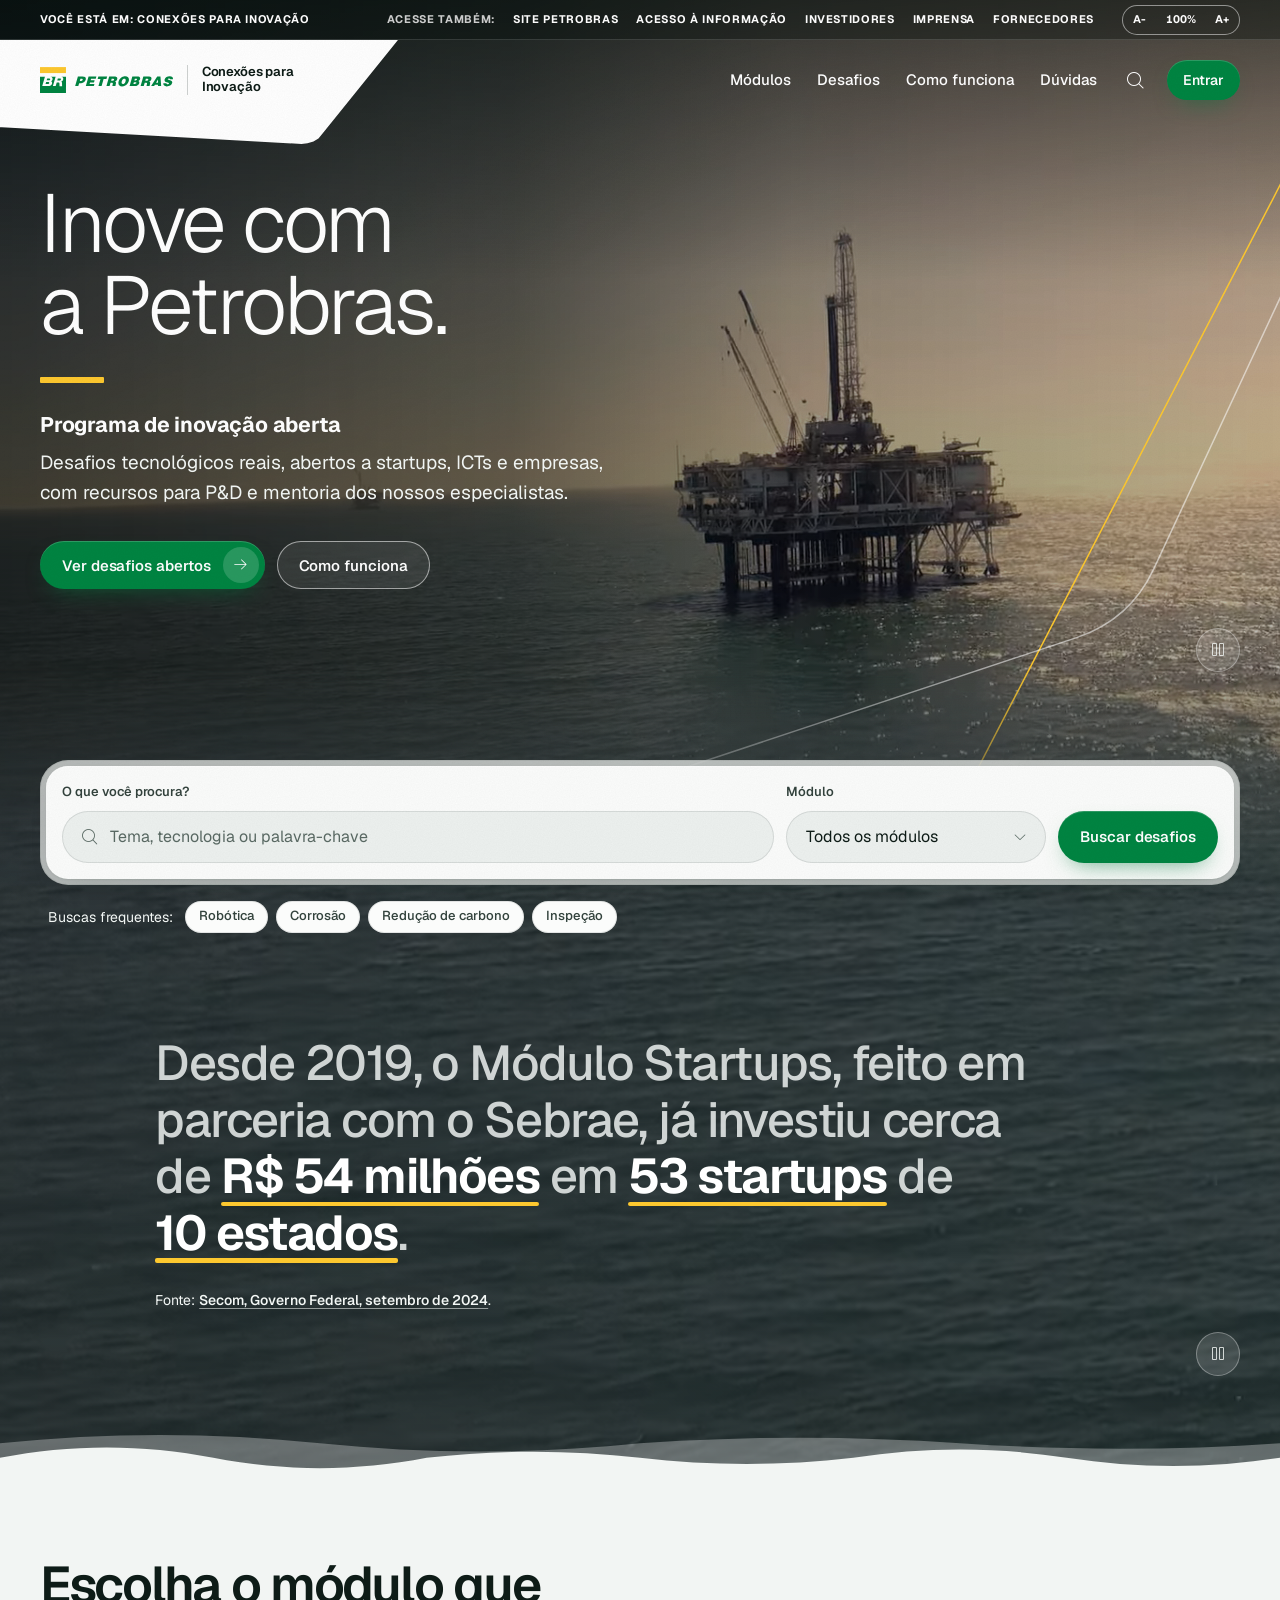
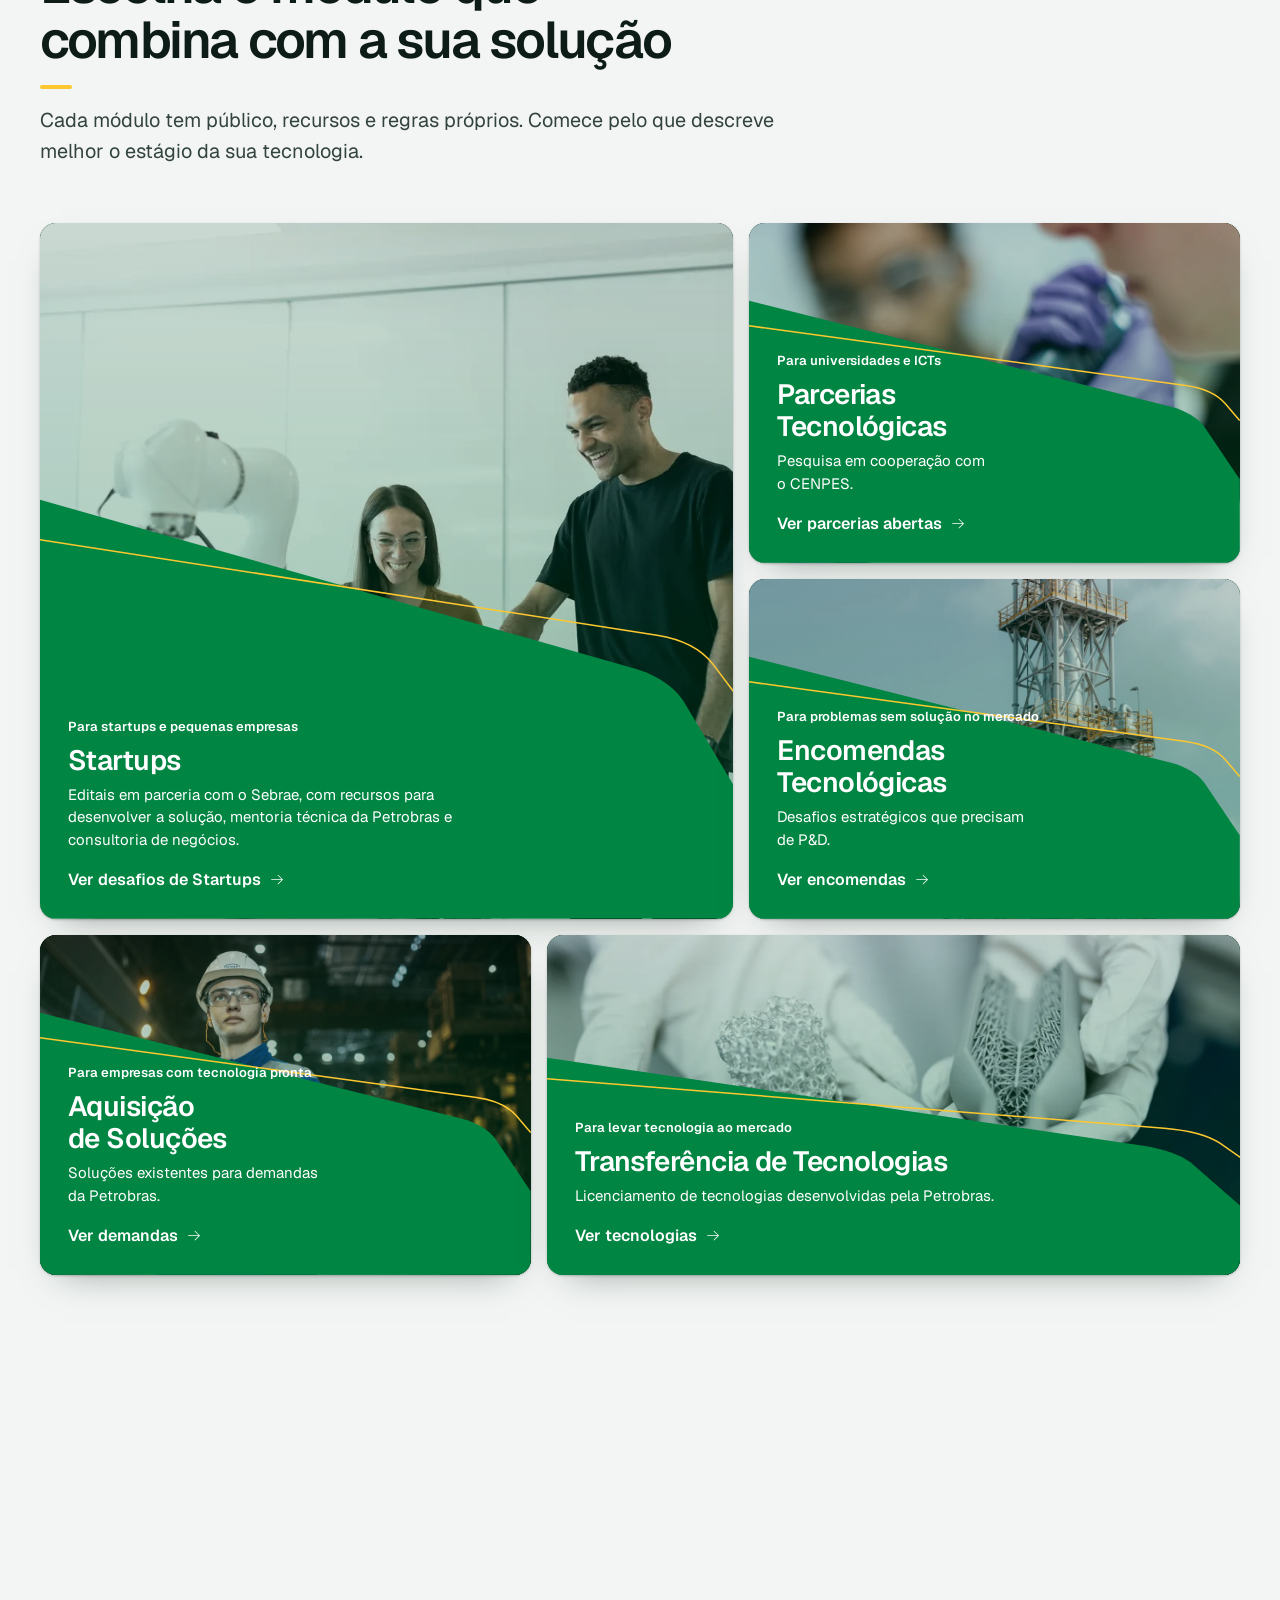
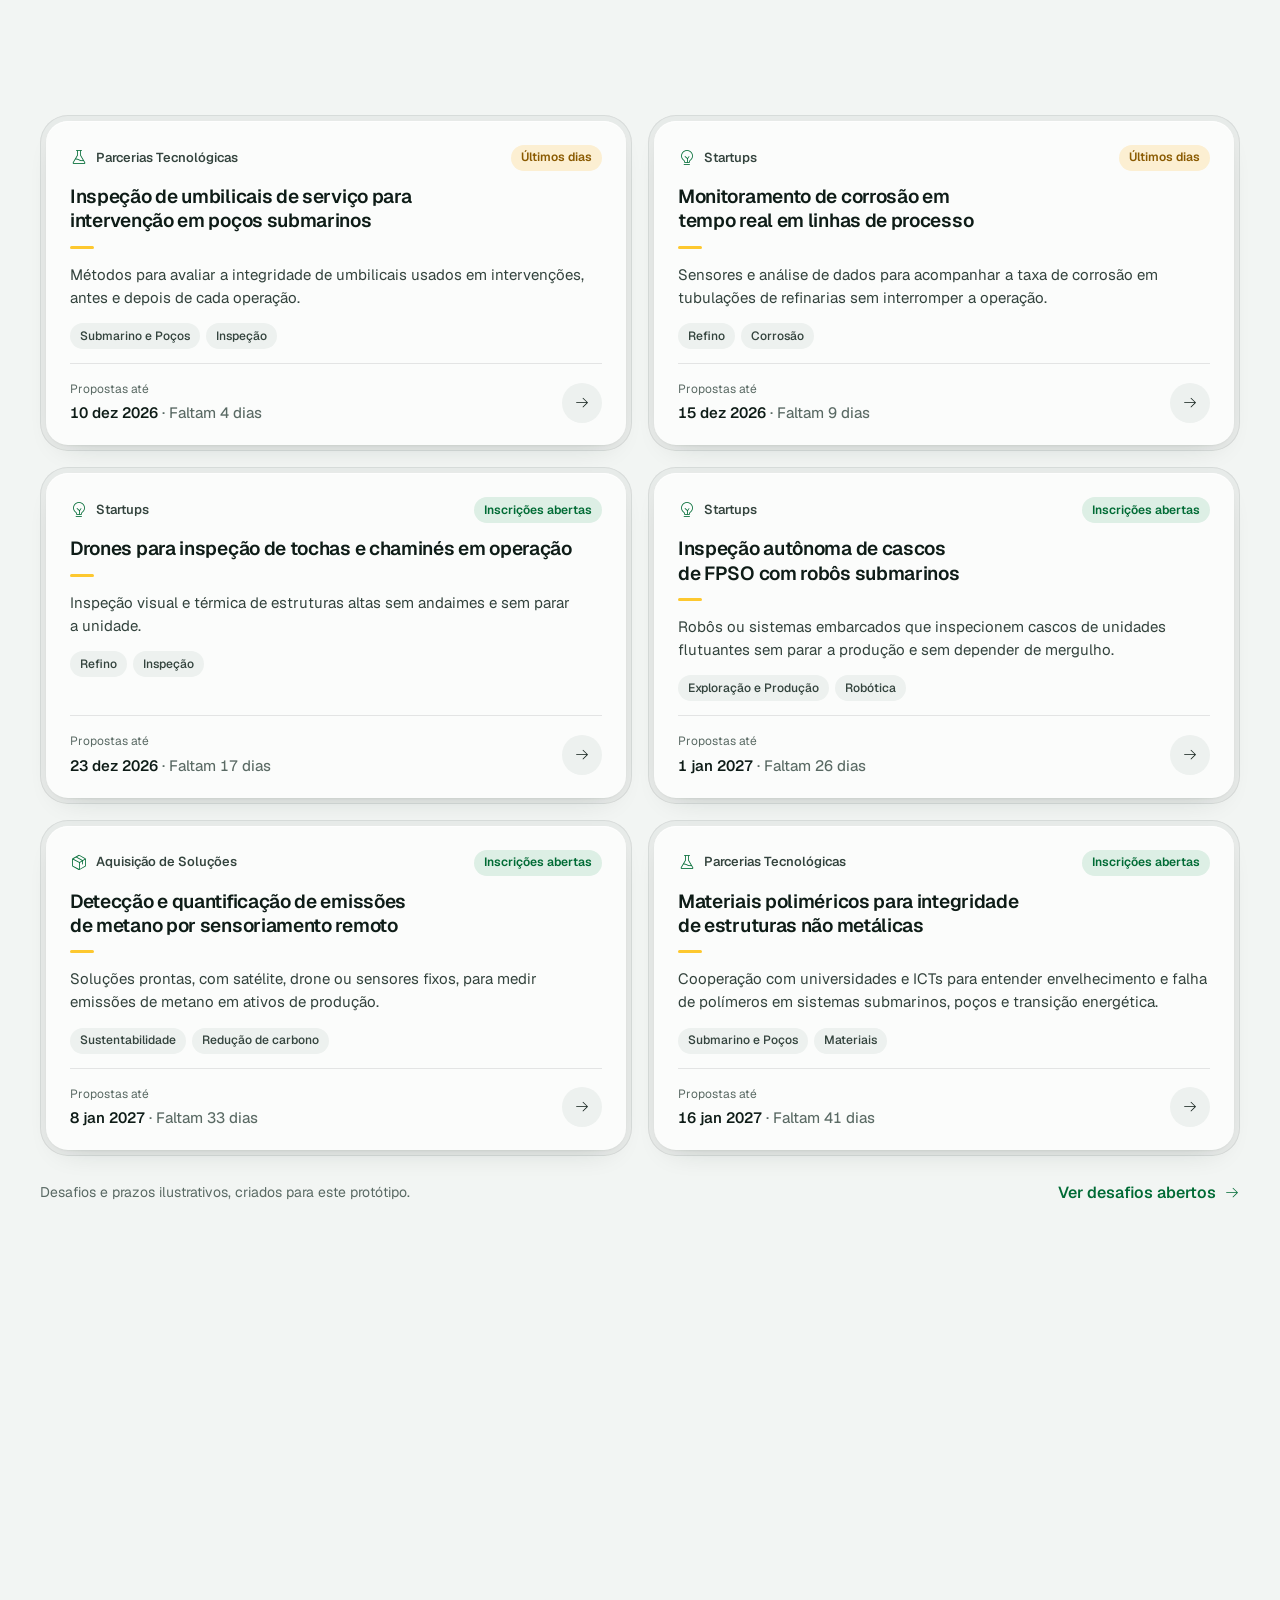
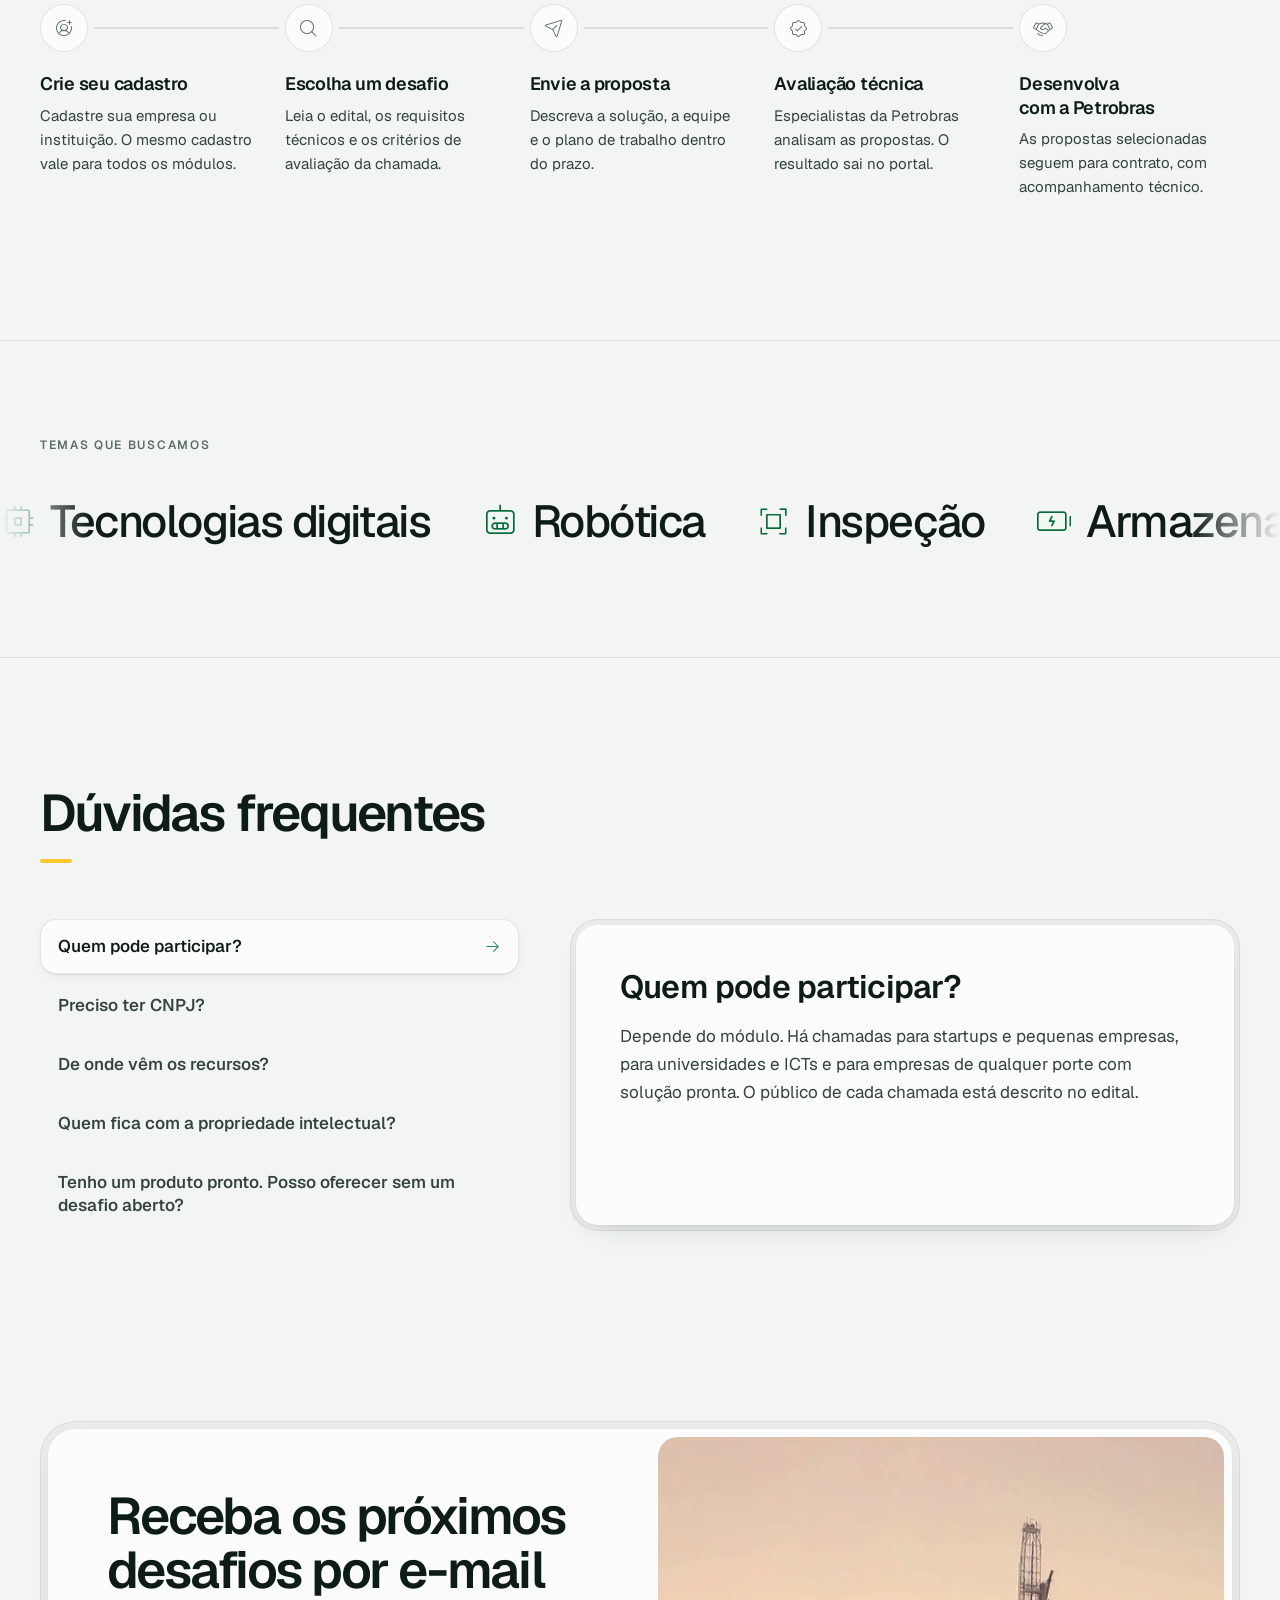
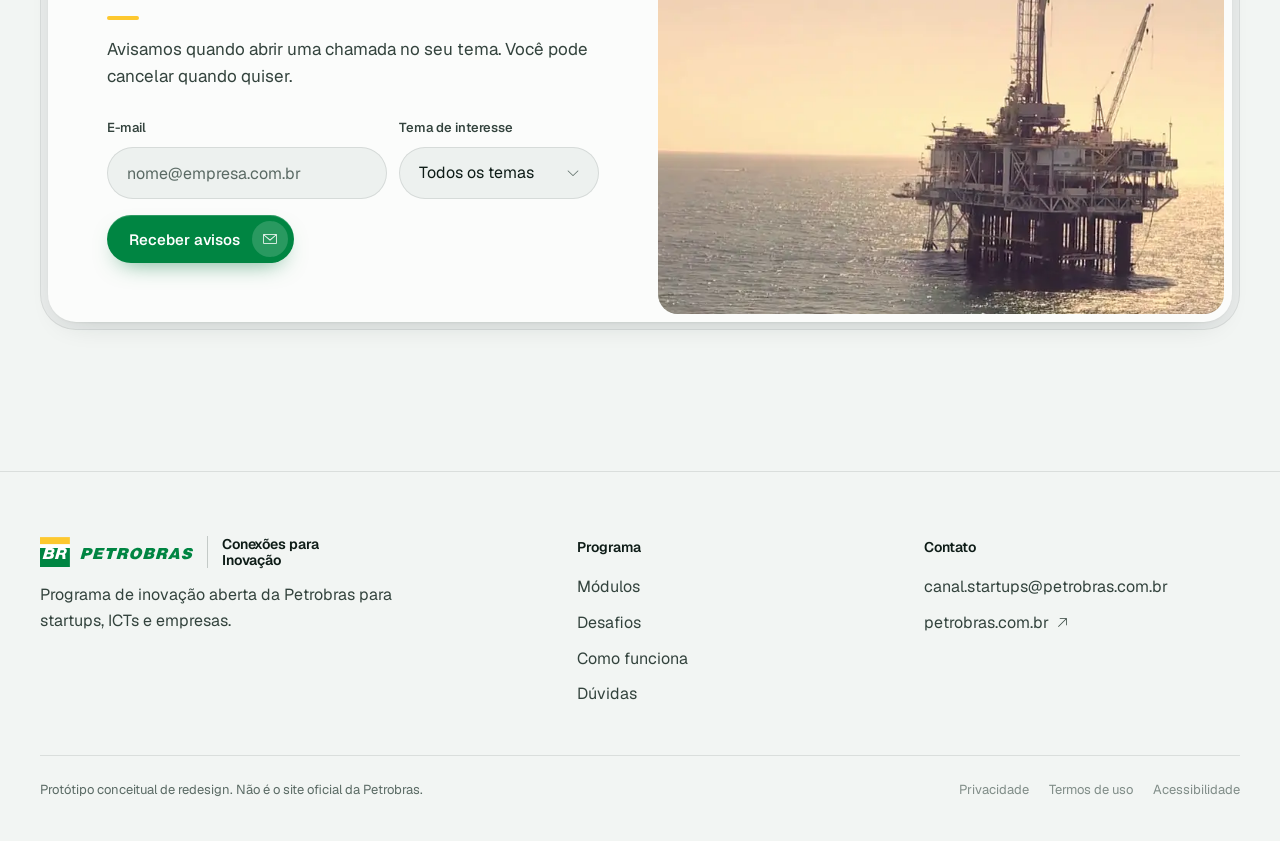
==== commit 2dfaee6f: "Hero escurecido no padrão Petrobras, header sobre o vídeo e linhas da marca - Vídeo do hero escureci" ====
--- a/index.html
+++ b/index.html
@@ -33,7 +33,7 @@
   <a class="skip-link" href="#conteudo">Pular para o conteúdo</a>
   <span class="top-sentinel" aria-hidden="true" data-top-sentinel></span>
 
-  <header class="site-header" data-nav data-state="top">
+  <header class="site-header site-header--hero" data-nav data-state="top" data-look="bar">
     <div class="topbar">
       <div class="topbar__inner">
         <p class="topbar__where">Você está em: <strong>Conexões para Inovação</strong></p>
@@ -93,10 +93,14 @@
         <video class="hero__video" muted loop playsinline preload="none" aria-hidden="true" tabindex="-1" data-src-lg="assets/media/hero-1600" data-src-sm="assets/media/hero-960"></video>
       </div>
       <div class="hero__scrim"></div>
+      <svg class="hero__lines" viewBox="0 0 1600 900" preserveAspectRatio="xMaxYMax slice" aria-hidden="true" focusable="false">
+        <path class="hero__line hero__line--brand" d="M1650 101L1220 931"/>
+        <path class="hero__line hero__line--light" d="M1641 230L1465.4 606.6Q1440 661 1383.1 679.9L626.7 931"/>
+      </svg>
       <div class="container hero__inner">
         <div class="hero__content">
-          <p class="eyebrow" data-enter="1">Programa de inovação aberta</p>
-          <h1 class="display" id="hero-title" data-enter="2">Inove com a Petrobras.</h1>
+          <h1 class="display" id="hero-title" data-enter="1">Inove com a Petrobras.</h1>
+          <p class="hero__kicker" data-enter="2">Programa de inovação aberta</p>
           <p class="hero__sub" data-enter="3">Desafios tecnológicos reais, abertos a startups, ICTs e empresas, com recursos para P&amp;D e mentoria dos nossos especialistas.</p>
           <div class="hero__actions" data-enter="4">
             <a class="btn btn--primary btn--icon" href="desafios.html">
@@ -115,9 +119,6 @@
       <div class="sea__media" aria-hidden="true">
         <img src="assets/media/sea-poster.webp" alt="" width="1280" height="610" decoding="async">
         <video class="sea__video" muted loop playsinline preload="none" tabindex="-1" data-src-lg="assets/media/sea-1280" data-src-sm="assets/media/sea-640"></video>
-      </div>
-      <div class="sea__surface" aria-hidden="true">
-        <svg class="sea__wave sea__wave--surf" viewBox="0 0 2880 120" preserveAspectRatio="none" focusable="false"><path d="M0 52C80 39 160 39 240 52C320 65 400 65 480 52C560 44 640 44 720 52C800 60 880 60 960 52C1040 41 1120 41 1200 52C1280 63 1360 63 1440 52C1520 39 1600 39 1680 52C1760 65 1840 65 1920 52C2000 44 2080 44 2160 52C2240 60 2320 60 2400 52C2480 41 2560 41 2640 52C2720 63 2800 63 2880 52V0H0Z"/></svg>
       </div>
       <div class="container dock-wrap">
         <form class="shell dock" action="desafios.html" method="get" role="search" aria-label="Buscar desafios">
--- a/assets/css/styles.css
+++ b/assets/css/styles.css
@@ -1096,6 +1096,121 @@
   }
 }
 
+/* Home, no topo (data-look="bar"): o header do site Petrobras sobre o vídeo escurecido.
+   Barra de serviços translúcida, aba branca do logo presa à esquerda, menu branco.
+   Ao rolar (ou com o menu aberto) volta a ser a ilha flutuante acima. */
+:root {
+  --bar-h: 80px;
+  --tab-h: 104px;
+  --tab-dx: 76px;
+}
+@media (max-width: 1023px) {
+  :root {
+    --bar-h: 64px;
+    --tab-h: 80px;
+    --tab-dx: 58px;
+  }
+}
+.site-header[data-look="bar"] {
+  --focus: #ffffff;
+}
+.site-header[data-look="bar"] .topbar {
+  background: rgb(2 10 8 / 0.34);
+  border-bottom-color: rgb(255 255 255 / 0.14);
+  color: #ffffff;
+}
+.site-header[data-look="bar"] .topbar__where strong,
+.site-header[data-look="bar"] .topbar__links a {
+  color: #ffffff;
+}
+.site-header[data-look="bar"] .topbar__links a:hover {
+  color: var(--brand-yellow);
+}
+.site-header[data-look="bar"] .topbar__label {
+  color: rgb(255 255 255 / 0.8);
+}
+.site-header[data-look="bar"] .topbar__font {
+  box-shadow: inset 0 0 0 1px rgb(255 255 255 / 0.5);
+}
+.site-header[data-look="bar"] .topbar__font button:hover {
+  background: rgb(255 255 255 / 0.14);
+}
+.site-header[data-look="bar"] .mainbar {
+  width: 100%;
+  height: var(--bar-h);
+  margin: 0;
+  padding: 0 max(var(--gutter), (100% - var(--container)) / 2);
+  overflow: visible;
+  border-radius: 0;
+  background: transparent;
+  box-shadow: none;
+  -webkit-backdrop-filter: none;
+  backdrop-filter: none;
+}
+.site-header[data-look="bar"] .mainbar .brand {
+  position: relative;
+  isolation: isolate;
+  padding: 0;
+  background: none;
+  clip-path: none;
+}
+/* Aba branca: diagonal à direita, canto de baixo arredondado e base levemente inclinada */
+.site-header[data-look="bar"] .mainbar .brand::before {
+  content: "";
+  position: absolute;
+  z-index: -1;
+  top: 0;
+  left: -100vw;
+  right: calc(-1 * (var(--tab-dx) + 28px));
+  height: var(--tab-h);
+  background: #ffffff;
+  clip-path: polygon(
+    0 0,
+    100% 0,
+    calc(100% - var(--tab-dx)) calc(var(--tab-h) * 0.907),
+    calc(100% - var(--tab-dx) - 3.5px) calc(var(--tab-h) * 0.946),
+    calc(100% - var(--tab-dx) - 8.5px) calc(var(--tab-h) * 0.977),
+    calc(100% - var(--tab-dx) - 14.5px) calc(var(--tab-h) * 0.993),
+    calc(100% - var(--tab-dx) - 20.5px) var(--tab-h),
+    calc(100% - var(--tab-dx) - 320px) calc(var(--tab-h) * 0.84),
+    0 calc(var(--tab-h) * 0.84)
+  );
+}
+.site-header[data-look="bar"] .nav__link {
+  color: #ffffff;
+  font-weight: 500;
+}
+.site-header[data-look="bar"] .nav__link:hover {
+  color: #ffffff;
+}
+.site-header[data-look="bar"] .nav__search,
+.site-header[data-look="bar"] .nav__toggle {
+  color: #ffffff;
+}
+.site-header[data-look="bar"] .nav__search:hover,
+.site-header[data-look="bar"] .nav__toggle:hover {
+  background: rgb(255 255 255 / 0.14);
+}
+/* Troca entre barra e ilha: o header some e reaparece no novo formato, sem pulo visível */
+.site-header--hero.is-ready[data-look="bar"] .mainbar {
+  animation: header-bar-in 420ms var(--ease-out);
+}
+.site-header--hero.is-ready[data-look="island"] .mainbar {
+  animation: header-island-in 420ms var(--ease-out);
+}
+@keyframes header-bar-in {
+  from {
+    opacity: 0;
+    transform: translateY(-12px);
+  }
+}
+@keyframes header-island-in {
+  from {
+    opacity: 0;
+    transform: translateY(-12px);
+  }
+}
+
 /* Menu em tela cheia (mobile) */
 .menu {
   position: fixed;
@@ -1162,27 +1277,36 @@
   }
 }
 
-/* ---------- Hero com vídeo: vídeo inteiro, véu claro à direita, mar livre embaixo ---------- */
+/* ---------- Hero com vídeo escurecido: texto branco à esquerda, linhas da marca à direita ---------- */
+/* Referência: destaques do site petrobras.com.br (título leve, barra amarela, subtítulo em negrito). */
 :root {
   /* faixa em que o mar da seção seguinte entra em fusão com o mar do hero */
   --sea-blend: 180px;
+  /* quanto a busca sobe sobre o pé do hero */
+  --dock-lift: 84px;
+  /* o conteúdo começa abaixo da barra de serviços e da aba branca do logo */
+  --hero-top: calc(var(--topbar-h) + var(--tab-h) + 28px);
+  --hero-shade: 3 14 12;
+  --hero-deep: #2c3738;
 }
 .hero {
   position: relative;
   isolation: isolate;
   overflow: hidden;
   display: grid;
-  align-items: start;
+  align-items: center;
   min-height: max(680px, calc(100vh - 56px));
   min-height: max(680px, calc(100dvh - 56px));
-  color: var(--ink);
-  background: var(--bg-tint);
+  color: var(--media-ink);
+  background: var(--media-bg);
+  --focus: #ffffff;
 }
 .hero__media {
   position: absolute;
   inset: 0;
   z-index: -2;
 }
+/* Vídeo espelhado: a plataforma vai para a direita e o texto fica sobre o mar calmo */
 .hero__media > img,
 .hero__media > video {
   position: absolute;
@@ -1191,6 +1315,7 @@
   height: 100%;
   object-fit: cover;
   object-position: 100% 50%;
+  transform: scaleX(-1);
 }
 .hero__media > video {
   opacity: 0;
@@ -1199,37 +1324,91 @@
 .hero__media > video.is-playing {
   opacity: 1;
 }
-/* Véu claro só onde está o texto; embaixo o mar fica livre e continua na seção seguinte */
+/* Escurecimento: mais forte atrás do texto e no topo (header); mais leve sobre a plataforma */
 .hero__scrim {
   position: absolute;
   inset: 0;
   z-index: -1;
   background:
-    linear-gradient(270deg, rgb(var(--veil) / 0.8) 0%, rgb(var(--veil) / 0.68) 46%, rgb(var(--veil) / 0) 62%),
-    radial-gradient(78% 88% at 100% 0%, rgb(var(--veil) / 0.6) 0%, rgb(var(--veil) / 0) 70%);
-  -webkit-mask-image: linear-gradient(0deg, transparent 0, transparent 60px, #000 240px);
-  mask-image: linear-gradient(0deg, transparent 0, transparent 60px, #000 240px);
+    linear-gradient(180deg, rgb(var(--hero-shade) / 0.6) 0, rgb(var(--hero-shade) / 0) 280px),
+    linear-gradient(
+      90deg,
+      rgb(var(--hero-shade) / 0.7) 0%,
+      rgb(var(--hero-shade) / 0.62) 40%,
+      rgb(var(--hero-shade) / 0.4) 62%,
+      rgb(var(--hero-shade) / 0.26) 100%
+    );
+}
+/* Linhas da marca (fio branco com curva e fio amarelo que o cruza), desenhadas na entrada */
+.hero__lines {
+  position: absolute;
+  inset: 0;
+  z-index: -1;
+  width: 100%;
+  height: 100%;
+  max-width: none;
+  pointer-events: none;
+}
+.hero__line {
+  fill: none;
+  stroke-width: 1.5;
+  stroke-linecap: round;
+  /* espessura constante em qualquer tela */
+  vector-effect: non-scaling-stroke;
+}
+.hero__line--brand {
+  stroke: var(--brand-yellow);
+}
+.hero__line--light {
+  stroke: rgb(255 255 255 / 0.55);
+}
+/* entram de cima para baixo, como se fossem traçadas a partir do canto */
+.js .hero__line {
+  clip-path: inset(0 0 100% 0);
+  animation: hero-line 2200ms var(--ease-in-out) forwards;
+}
+.js .hero__line--brand {
+  animation-delay: 500ms;
+}
+.js .hero__line--light {
+  animation-delay: 800ms;
+}
+@keyframes hero-line {
+  to {
+    clip-path: inset(0 0 0 0);
+  }
 }
 .hero__inner {
-  padding-block: calc(var(--header-offset) + 28px) 196px;
-}
-/* Em telas 16:9 a plataforma ocupa até ~56% da largura; o texto começa depois */
+  padding-block: var(--hero-top) calc(var(--sea-blend) + 64px);
+}
 .hero__content {
-  width: min(500px, 44%);
-  margin-left: auto;
-}
-.hero .eyebrow {
-  color: var(--ink-2);
+  width: min(600px, 48%);
 }
 .hero h1 {
-  margin-top: 18px;
+  font-weight: 300;
+  letter-spacing: -0.03em;
+  color: #ffffff;
+}
+.hero h1::after {
+  width: 64px;
+  height: 6px;
+  margin-top: 30px;
+  border-radius: 1px;
+}
+.hero__kicker {
+  margin-top: 28px;
+  font-size: clamp(1.125rem, 1rem + 0.4vw, 1.375rem);
+  font-weight: 700;
+  line-height: 1.3;
+  letter-spacing: -0.01em;
+  color: #ffffff;
 }
 .hero__sub {
-  margin-top: 22px;
+  margin-top: 10px;
   max-width: 44ch;
   font-size: clamp(1.0625rem, 1rem + 0.3vw, 1.1875rem);
   line-height: 1.55;
-  color: var(--ink-2);
+  color: var(--media-ink);
 }
 .hero__actions {
   display: flex;
@@ -1237,6 +1416,18 @@
   align-items: center;
   gap: 12px;
   margin-top: 34px;
+}
+.hero .btn--secondary {
+  color: #ffffff;
+  background: rgb(255 255 255 / 0.08);
+  box-shadow: inset 0 0 0 1px rgb(255 255 255 / 0.55);
+  -webkit-backdrop-filter: blur(8px);
+  backdrop-filter: blur(8px);
+}
+@media (hover: hover) and (pointer: fine) {
+  .hero .btn--secondary:hover {
+    background: rgb(255 255 255 / 0.16);
+  }
 }
 .hero__toggle,
 .sea__toggle {
@@ -1247,37 +1438,36 @@
   height: 44px;
   border-radius: var(--r-pill);
   font-size: 1.1rem;
+  color: var(--media-ink);
+  background: rgb(255 255 255 / 0.12);
+  box-shadow: inset 0 0 0 1px rgb(255 255 255 / 0.32);
   transition:
     background-color 200ms ease,
     transform var(--dur-press) var(--ease-out);
 }
+.hero__toggle:hover,
+.sea__toggle:hover {
+  background: rgb(255 255 255 / 0.22);
+}
 .hero__toggle:active,
 .sea__toggle:active {
   transform: scale(0.94);
 }
+/* No canto, fora do caminho das linhas da marca */
 .hero__toggle {
-  left: max(var(--gutter), (100% - var(--container)) / 2);
-  bottom: calc(var(--sea-blend) + 20px);
-  color: var(--ink);
-  background: color-mix(in oklab, var(--surface) 82%, transparent);
-  box-shadow:
-    inset 0 0 0 1px var(--line),
-    var(--shadow-sm);
-}
-.hero__toggle:hover {
-  background: var(--surface);
+  right: var(--gutter);
+  bottom: calc(var(--sea-blend) - 8px);
 }
 /* Telas baixas (notebooks 16:9) */
 @media (max-height: 780px) and (min-aspect-ratio: 1/1) {
-  .hero__inner {
-    padding-top: calc(var(--header-offset) + 22px);
-  }
   .hero h1 {
-    margin-top: 12px;
     font-size: clamp(3rem, 10.5vh, 5.25rem);
   }
-  .hero__sub {
-    margin-top: 16px;
+  .hero h1::after {
+    margin-top: 24px;
+  }
+  .hero__kicker {
+    margin-top: 22px;
   }
   .hero__actions {
     margin-top: 26px;
@@ -1303,39 +1493,56 @@
   }
 }
 
-/* Telas em retrato (celular e tablet): vídeo em bloco no topo, texto sobre o fundo claro */
+/* Retrato (celular e tablet): vídeo em bloco no topo, que escurece até virar mar; texto embaixo,
+   sobre o fundo escuro. A plataforma fica à esquerda e as linhas da marca no canto direito. */
 @media (max-width: 767px), (max-aspect-ratio: 1/1) {
+  :root {
+    --sea-blend: 120px;
+    --dock-lift: 64px;
+    --hero-media-h: clamp(280px, 46svh, 520px);
+  }
   .hero {
     display: block;
     min-height: 0;
-    background: var(--bg);
+    background: var(--hero-deep);
   }
   .hero__media {
     position: relative;
     inset: auto;
-    z-index: 0;
-    height: clamp(320px, 46svh, 520px);
-    overflow: hidden;
-    border-radius: 0 0 28px 28px;
-    background: var(--bg-tint);
+    height: var(--hero-media-h);
+  }
+  .hero__media::after {
+    content: "";
+    position: absolute;
+    inset: 0;
+    background: linear-gradient(180deg, rgb(44 55 56 / 0) 52%, var(--hero-deep) 100%);
   }
   .hero__media > img,
   .hero__media > video {
-    object-position: 42% 50%;
+    object-position: 0% 50%;
   }
   .hero__scrim {
-    display: none;
+    bottom: auto;
+    height: var(--hero-media-h);
+    background: linear-gradient(180deg, rgb(var(--hero-shade) / 0.55) 0, rgb(var(--hero-shade) / 0.08) 150px);
+  }
+  .hero__lines {
+    inset: 0 0 auto auto;
+    height: auto;
+    aspect-ratio: 16 / 9;
   }
   .hero__inner {
-    padding-block: 28px 40px;
+    position: relative;
+    margin-top: -56px;
+    padding-block: 0 calc(var(--sea-blend) + 28px);
   }
   .hero__content {
     width: 100%;
   }
   .hero__toggle {
-    left: auto;
-    right: var(--gutter);
-    top: calc(var(--mainbar-h) + 32px);
+    top: calc(var(--bar-h) + 24px);
+    left: var(--gutter);
+    right: auto;
     bottom: auto;
   }
 }
@@ -1437,18 +1644,24 @@
 }
 
 /* ---------- Mar contínuo: busca e números sobre as ondas do vídeo ---------- */
-/* Em telas largas a seção sobe por baixo do hero (--sea-blend) e o vídeo do mar entra em fusão
-   com o mar do próprio hero: não há emenda, a página "afunda" no mar até a frase. */
+/* A seção sobe por baixo do hero (--sea-blend) e o vídeo do mar entra em fusão com o mar do
+   próprio hero: não há emenda, a página continua no mar até a frase. */
 .sea {
   --shore-h: 110px;
-  --surface-h: 0px;
   --sea-scrim: 4 24 26;
   position: relative;
   isolation: isolate;
   margin-top: calc(-1 * var(--sea-blend));
-  padding-top: calc(var(--sea-blend) - 84px);
+  padding-top: calc(var(--sea-blend) - var(--dock-lift));
   padding-bottom: calc(var(--shore-h) + clamp(48px, 7vw, 96px));
   color: var(--media-ink);
+  /* a faixa de fusão fica por cima do hero: só os conteúdos recebem clique */
+  pointer-events: none;
+}
+.sea > .dock-wrap,
+.sea > .sea__content,
+.sea > .sea__toggle {
+  pointer-events: auto;
 }
 .sea__media {
   position: absolute;
@@ -1467,6 +1680,8 @@
   height: 100%;
   object-fit: cover;
   object-position: 50% 50%;
+  /* espelhado como o hero, para as ondas seguirem no mesmo sentido */
+  transform: scaleX(-1);
 }
 .sea__media > video {
   opacity: 0;
@@ -1475,14 +1690,14 @@
 .sea__media > video.is-playing {
   opacity: 1;
 }
-/* Escurece o mar aos poucos: livre junto ao hero, mais fechado atrás da frase */
+/* Mesmo escurecimento do pé do hero, um pouco mais fechado atrás da frase */
 .sea__media::after {
   content: "";
   position: absolute;
   inset: 0;
   background: linear-gradient(
     180deg,
-    rgb(var(--sea-scrim) / 0) 0,
+    rgb(var(--sea-scrim) / 0.5) 0,
     rgb(var(--sea-scrim) / 0.56) calc(var(--sea-blend) + 24px),
     rgb(var(--sea-scrim) / 0.62) 100%
   );
@@ -1520,30 +1735,16 @@
 .sea__toggle {
   right: max(var(--gutter), (100% - var(--container)) / 2);
   bottom: calc(var(--shore-h) + 24px);
-  color: var(--media-ink);
-  background: rgb(255 255 255 / 0.14);
-  box-shadow: inset 0 0 0 1px rgb(255 255 255 / 0.3);
-}
-.sea__toggle:hover {
-  background: rgb(255 255 255 / 0.24);
-}
-/* Ondas: superfície (só em retrato) e saída do mar na cor da página */
-.sea__surface,
+}
+/* Saída do mar: espuma e borda na cor da página */
 .sea__shore {
   position: absolute;
   left: 0;
   right: 0;
+  bottom: -1px;
+  height: var(--shore-h);
   overflow: hidden;
   pointer-events: none;
-}
-.sea__surface {
-  display: none;
-  top: -1px;
-  height: var(--surface-h);
-}
-.sea__shore {
-  bottom: -1px;
-  height: var(--shore-h);
 }
 .sea__wave {
   position: absolute;
@@ -1553,10 +1754,6 @@
   max-width: none;
   height: 100%;
 }
-.sea__wave--surf {
-  fill: var(--bg);
-  animation: wave-left 16s linear infinite;
-}
 .sea__wave--foam {
   fill: rgb(255 255 255 / 0.3);
   animation: wave-left 19s linear infinite;
@@ -1575,24 +1772,6 @@
 }
 .sea.is-paused .sea__wave {
   animation-play-state: paused;
-}
-/* Retrato (celular e tablet): o hero termina no fundo claro, então o mar começa com ondas */
-@media (max-width: 767px), (max-aspect-ratio: 1/1) {
-  .sea {
-    --surface-h: 56px;
-    margin-top: 0;
-    padding-top: calc(var(--surface-h) + 24px);
-  }
-  .sea__media {
-    -webkit-mask-image: none;
-    mask-image: none;
-  }
-  .sea__media::after {
-    background: rgb(var(--sea-scrim) / 0.6);
-  }
-  .sea__surface {
-    display: block;
-  }
 }
 @media (max-width: 767px) {
   .sea {
@@ -3161,8 +3340,13 @@
   .site-header {
     transition: none;
   }
-  .sea__wave {
+  .sea__wave,
+  .site-header .mainbar {
     animation: none !important;
+  }
+  .hero__line {
+    animation: none !important;
+    clip-path: none !important;
   }
   .btn:active,
   .chip:active {
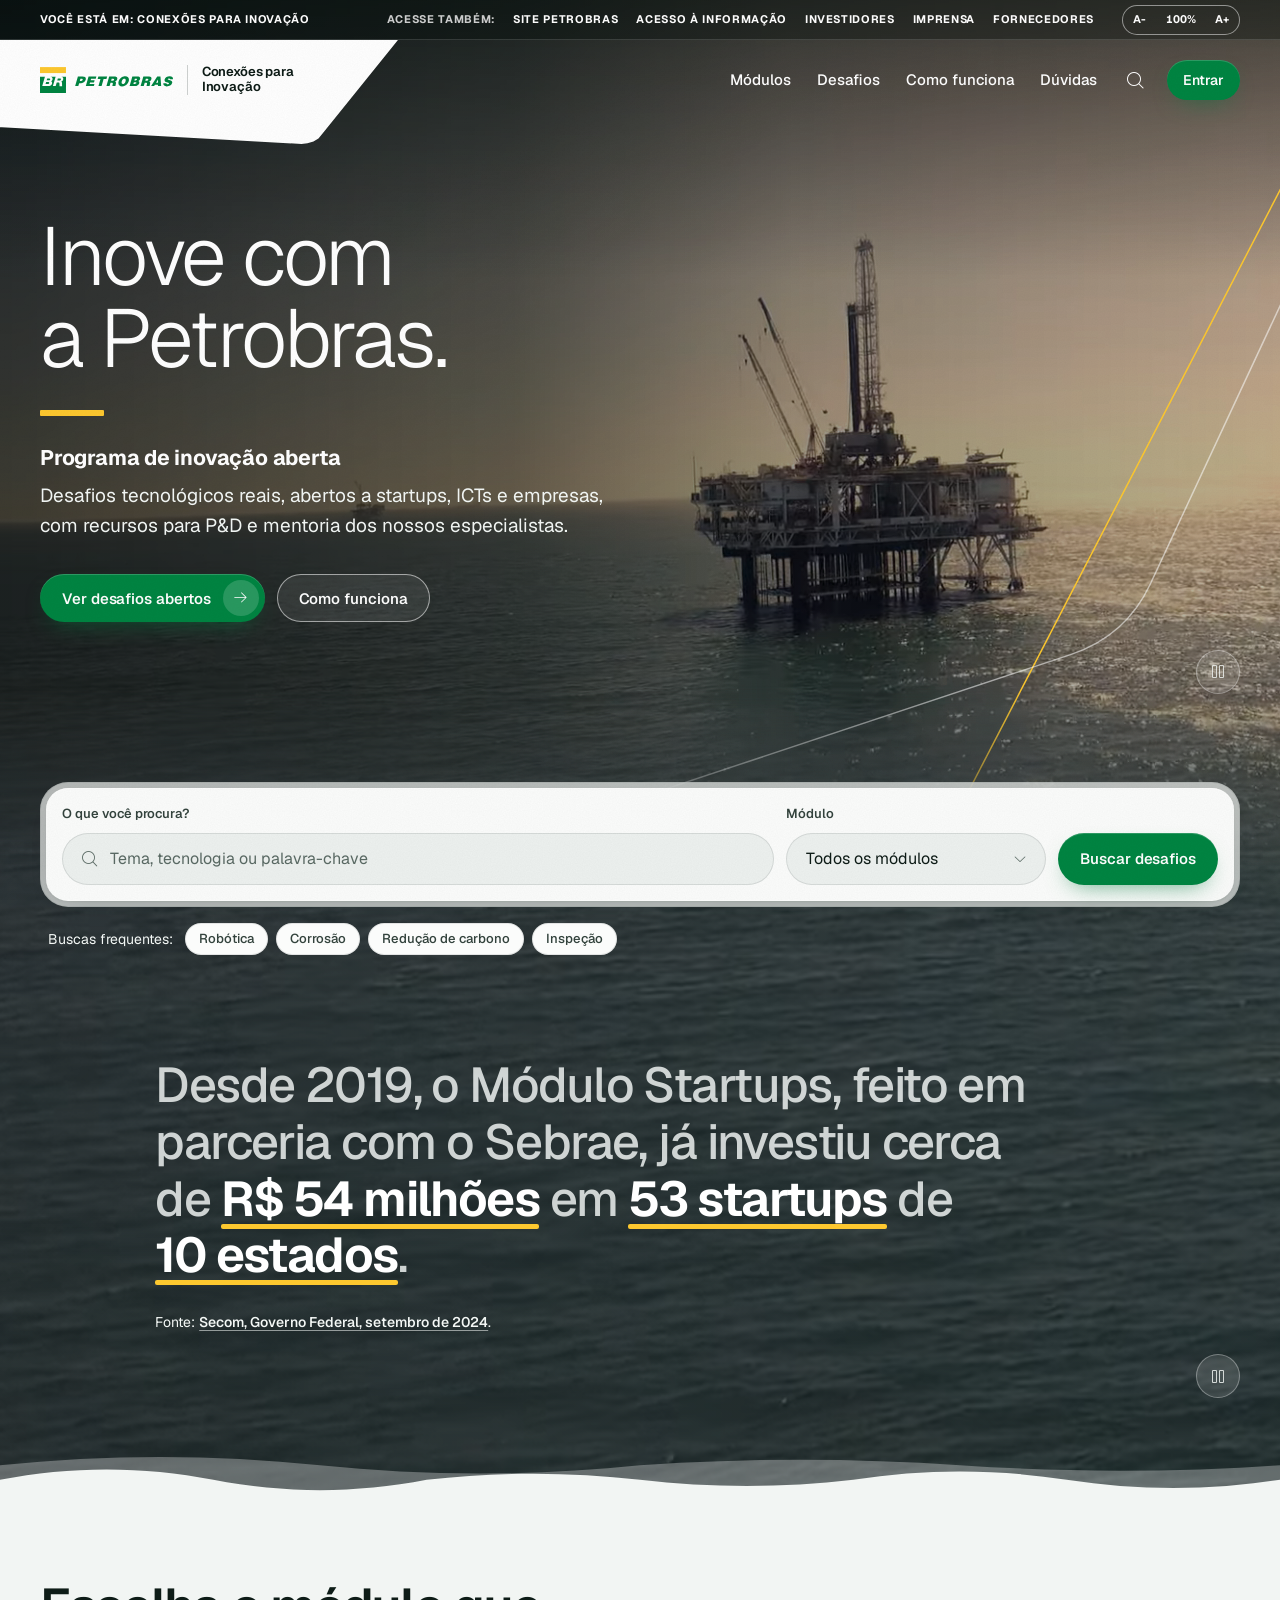
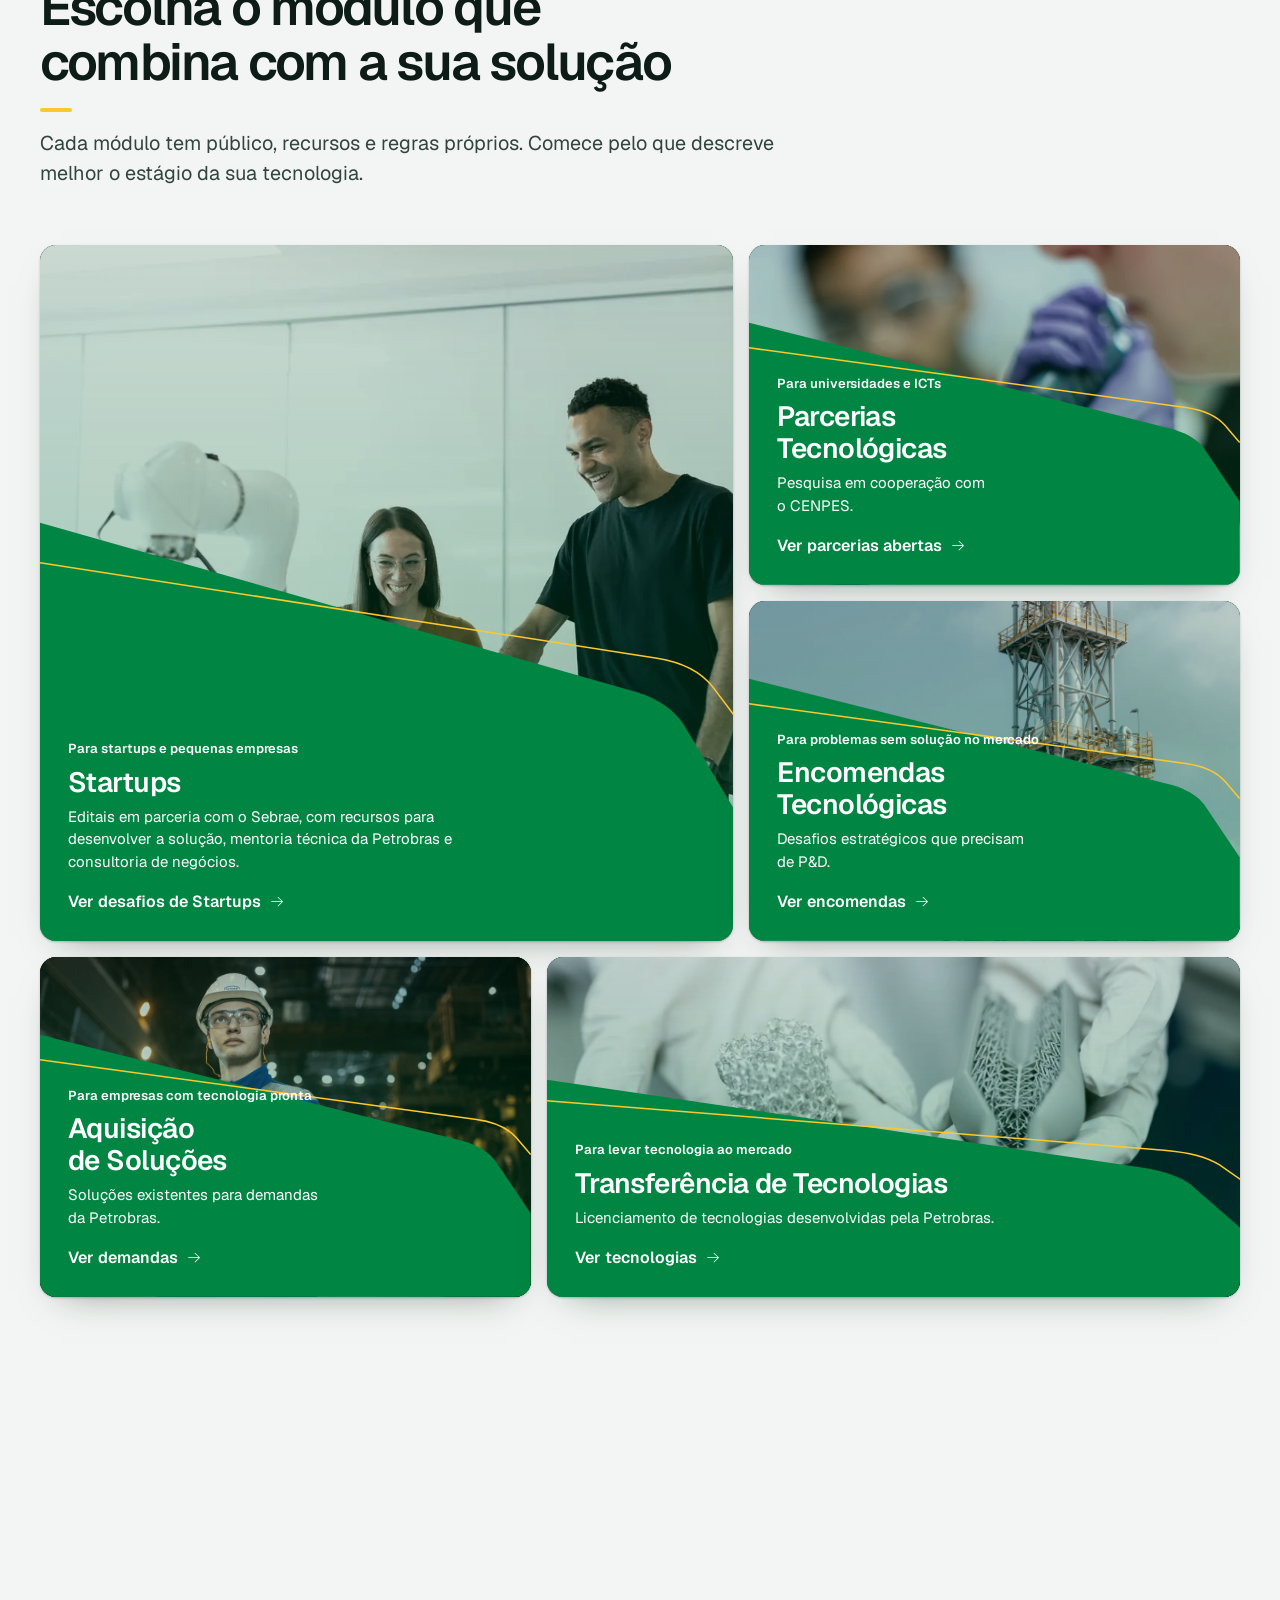
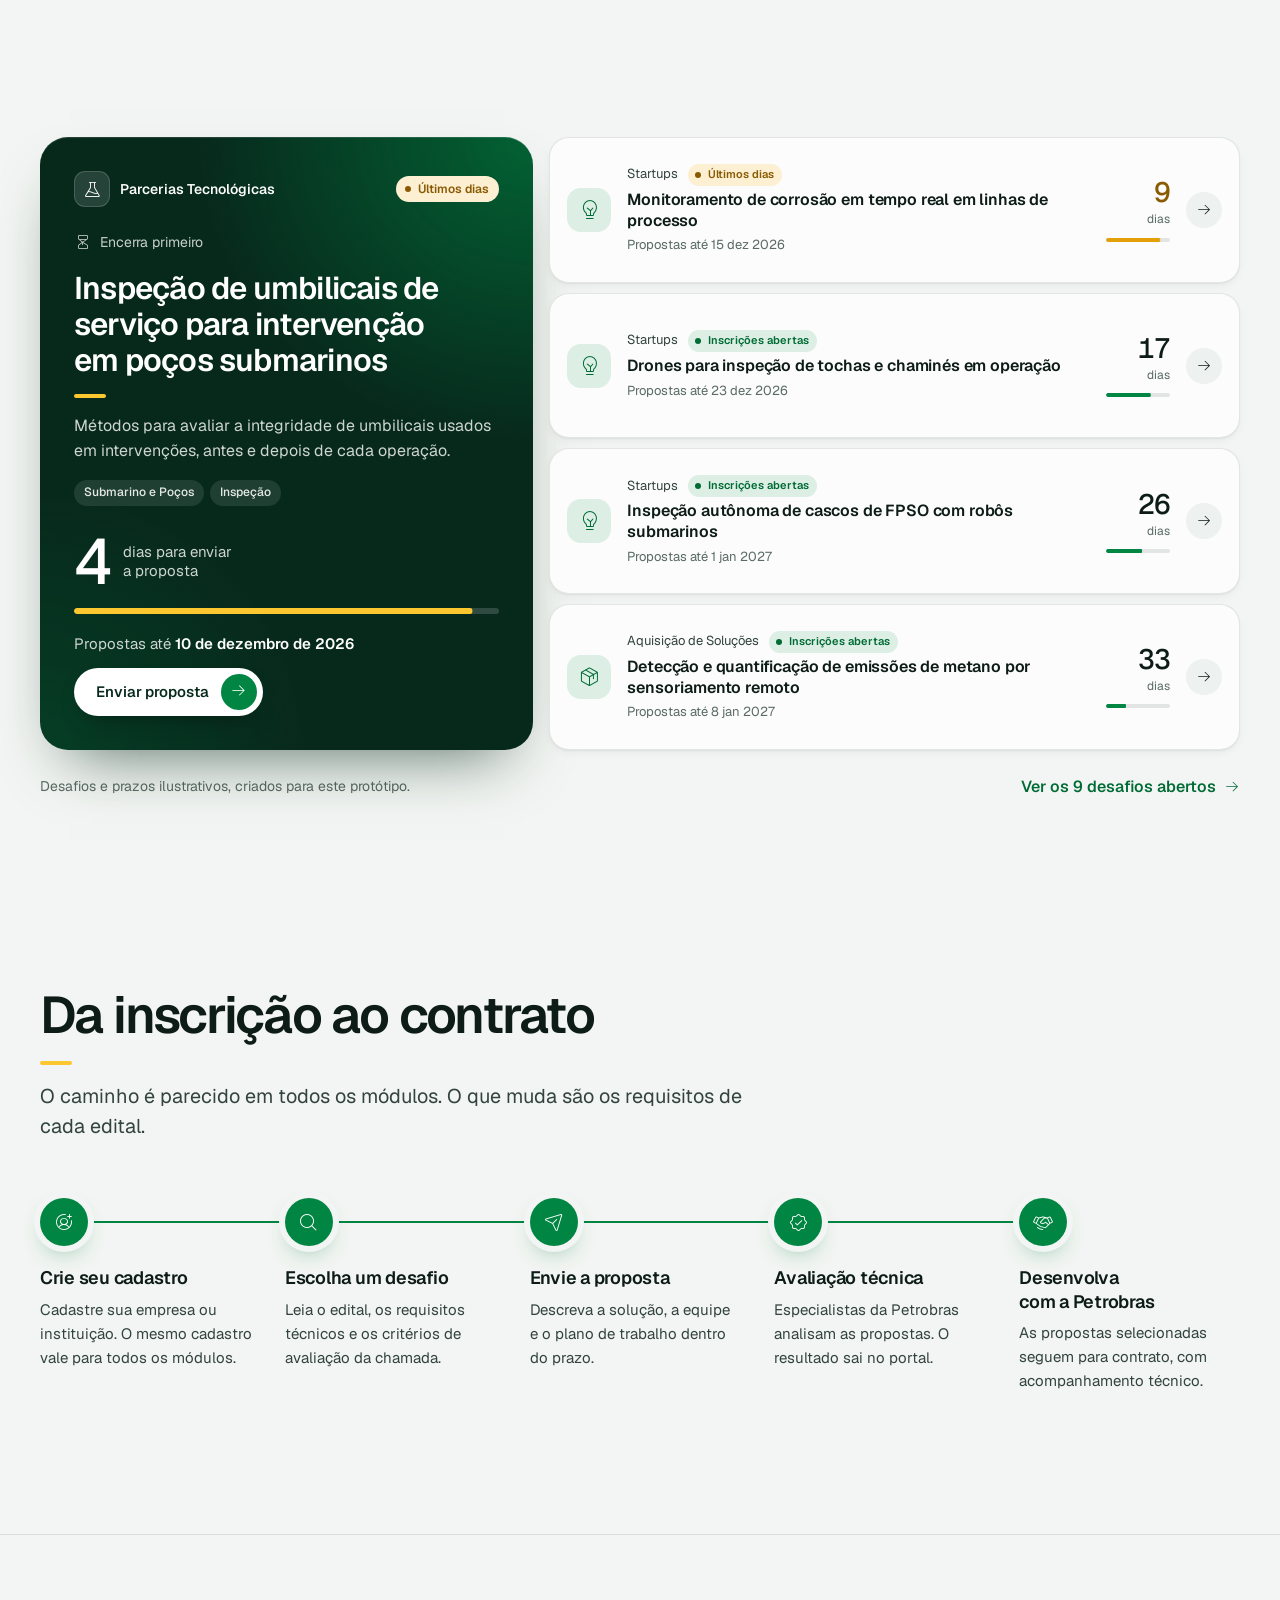
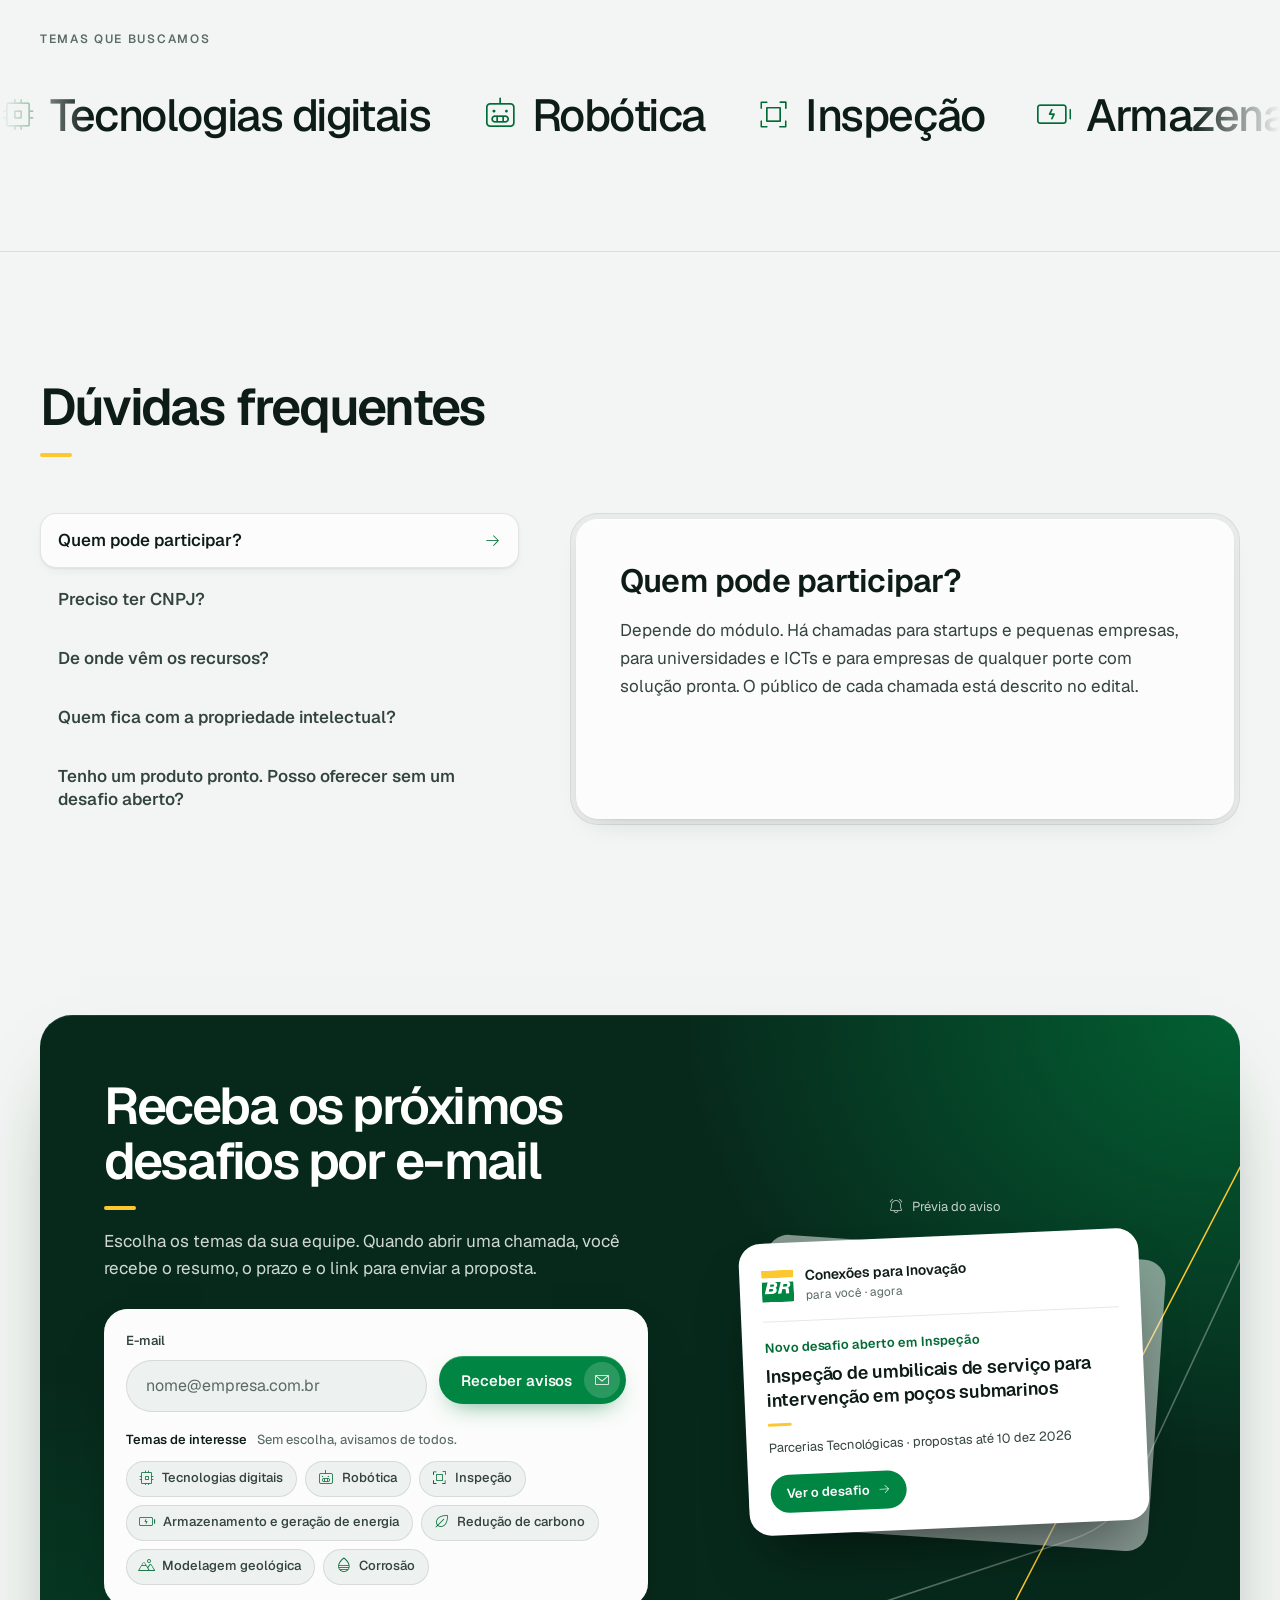
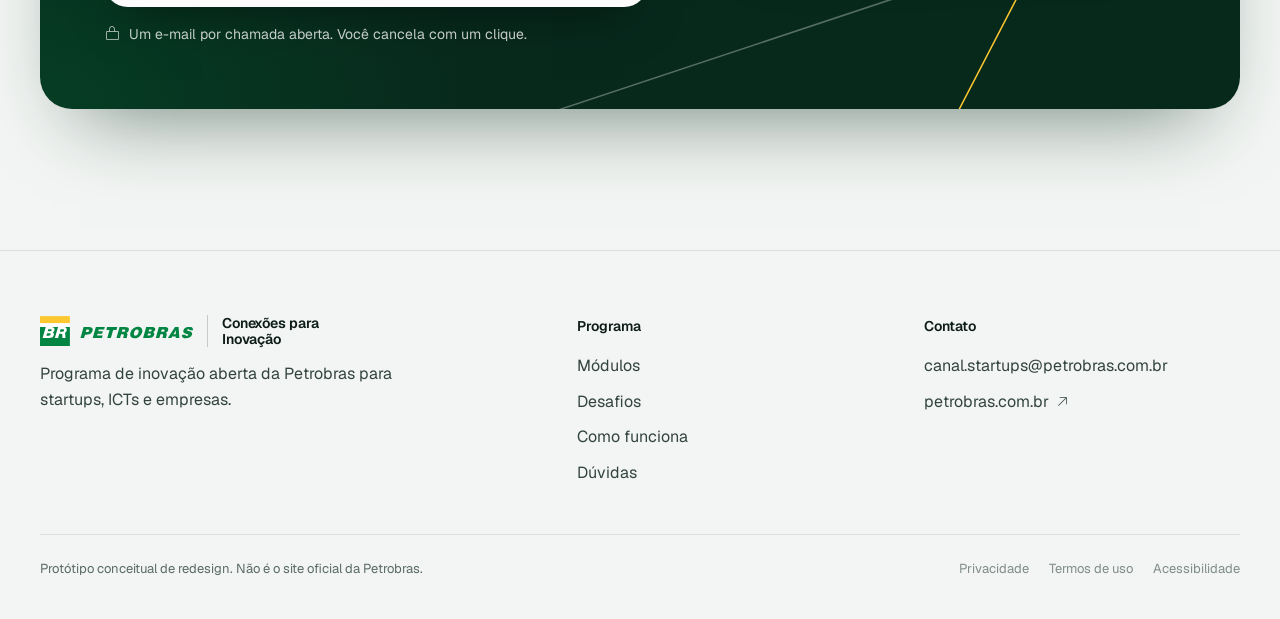
==== commit 2b9b4b81: "Desafios e avisos por e-mail redesenhados; favicon sem moldura - Home: o desafio que encerra primeir" ====
--- a/index.html
+++ b/index.html
@@ -253,11 +253,11 @@
           </div>
         </div>
 
-        <div class="cards" data-home-list aria-live="polite"></div>
+        <div class="board" data-home-list aria-live="polite"></div>
 
         <div class="section-foot">
           <p class="small">Desafios e prazos ilustrativos, criados para este protótipo.</p>
-          <a class="link-arrow" href="desafios.html">Ver desafios abertos <i class="ph-light ph-arrow-right" aria-hidden="true"></i></a>
+          <a class="link-arrow" href="desafios.html" data-home-all>Ver desafios abertos <i class="ph-light ph-arrow-right" aria-hidden="true"></i></a>
         </div>
       </div>
     </section>
@@ -365,48 +365,63 @@
     <!-- Avisos por e-mail -->
     <section class="section section--flush-top" id="avisos" aria-labelledby="avisos-title">
       <div class="container">
-        <div class="shell cta reveal">
-          <div class="core cta__core">
-            <div class="cta__content">
-              <h2 class="title-xl" id="avisos-title">Receba os próximos desafios por e-mail</h2>
-              <p class="cta__text">Avisamos quando abrir uma chamada no seu tema. Você pode cancelar quando quiser.</p>
+        <div class="cta reveal">
+          <svg class="cta__lines" viewBox="0 0 1600 900" preserveAspectRatio="xMaxYMax slice" aria-hidden="true" focusable="false"><path class="cta__line cta__line--brand" d="M1650 101L1220 931"/><path class="cta__line cta__line--light" d="M1641 230L1465.4 606.6Q1440 661 1383.1 679.9L626.7 931"/></svg>
+          <div class="cta__content">
+            <h2 class="title-xl" id="avisos-title">Receba os próximos desafios por e-mail</h2>
+            <p class="cta__text">Escolha os temas da sua equipe. Quando abrir uma chamada, você recebe o resumo, o prazo e o link para enviar a proposta.</p>
+            <div class="cta__panel">
               <form class="cta__form" data-newsletter novalidate>
-                <div class="field">
-                  <label class="field__label" for="nl-email">E-mail</label>
-                  <input class="input" id="nl-email" name="email" type="email" autocomplete="email" placeholder="nome@empresa.com.br" aria-describedby="nl-email-error">
-                  <p class="field__error" id="nl-email-error" hidden></p>
+                <div class="cta__row">
+                  <div class="field">
+                    <label class="field__label" for="nl-email">E-mail</label>
+                    <input class="input" id="nl-email" name="email" type="email" autocomplete="email" placeholder="nome@empresa.com.br" aria-describedby="nl-email-error">
+                    <p class="field__error" id="nl-email-error" hidden></p>
+                  </div>
+                  <button class="btn btn--primary btn--icon" type="submit">
+                    <span class="btn__label">Receber avisos</span>
+                    <span class="btn__icon"><i class="ph-light ph-envelope-simple" aria-hidden="true"></i></span>
+                  </button>
                 </div>
-                <div class="field">
-                  <label class="field__label" for="nl-tema">Tema de interesse</label>
-                  <div class="control control--select">
-                    <select class="select" id="nl-tema" name="tema">
-                      <option value="">Todos os temas</option>
-                      <option>Tecnologias digitais</option>
-                      <option>Robótica</option>
-                      <option>Inspeção</option>
-                      <option>Armazenamento e geração de energia</option>
-                      <option>Redução de carbono</option>
-                      <option>Modelagem geológica</option>
-                      <option>Corrosão</option>
-                    </select>
-                    <i class="ph-light ph-caret-down" aria-hidden="true"></i>
+                <fieldset class="topics">
+                  <legend class="topics__legend">Temas de interesse <span class="topics__hint">Sem escolha, avisamos de todos.</span></legend>
+                  <div class="topics__list">
+                  <label class="topic"><input type="checkbox" name="tema" value="Tecnologias digitais"><span><i class="ph-light ph-cpu" aria-hidden="true"></i>Tecnologias digitais</span></label>
+                  <label class="topic"><input type="checkbox" name="tema" value="Robótica"><span><i class="ph-light ph-robot" aria-hidden="true"></i>Robótica</span></label>
+                  <label class="topic"><input type="checkbox" name="tema" value="Inspeção"><span><i class="ph-light ph-scan" aria-hidden="true"></i>Inspeção</span></label>
+                  <label class="topic"><input type="checkbox" name="tema" value="Armazenamento e geração de energia"><span><i class="ph-light ph-battery-charging" aria-hidden="true"></i>Armazenamento e geração de energia</span></label>
+                  <label class="topic"><input type="checkbox" name="tema" value="Redução de carbono"><span><i class="ph-light ph-leaf" aria-hidden="true"></i>Redução de carbono</span></label>
+                  <label class="topic"><input type="checkbox" name="tema" value="Modelagem geológica"><span><i class="ph-light ph-mountains" aria-hidden="true"></i>Modelagem geológica</span></label>
+                  <label class="topic"><input type="checkbox" name="tema" value="Corrosão"><span><i class="ph-light ph-drop-half-bottom" aria-hidden="true"></i>Corrosão</span></label>
                   </div>
-                </div>
-                <button class="btn btn--primary btn--icon" type="submit">
-                  <span class="btn__label">Receber avisos</span>
-                  <span class="btn__icon"><i class="ph-light ph-envelope-simple" aria-hidden="true"></i></span>
-                </button>
+                </fieldset>
               </form>
               <div class="cta__success" data-newsletter-success role="status" tabindex="-1" hidden>
-                <i class="ph-light ph-check" aria-hidden="true"></i>
+                <span class="cta__success-icon"><i class="ph-light ph-check" aria-hidden="true"></i></span>
                 <div>
-                  <p><strong>Pronto.</strong> Os próximos desafios vão chegar em <span data-success-email></span>.</p>
+                  <p><strong>Pronto.</strong> Vamos avisar em <span data-success-email></span> <span data-success-topics></span>.</p>
                   <p>Protótipo: nenhum e-mail foi cadastrado de verdade.</p>
                   <button type="button" data-newsletter-reset>Usar outro e-mail</button>
                 </div>
               </div>
             </div>
-            <div class="cta__media"><img src="assets/media/horizon-right.webp" alt="" width="1300" height="620" loading="lazy"></div>
+            <p class="cta__note"><i class="ph-light ph-lock-simple" aria-hidden="true"></i>Um e-mail por chamada aberta. Você cancela com um clique.</p>
+          </div>
+          <div class="cta__preview" aria-hidden="true">
+            <p class="cta__preview-label"><i class="ph-light ph-bell-ringing"></i>Prévia do aviso</p>
+            <div class="mail-stack">
+              <div class="mail mail--back"></div>
+              <div class="mail" data-mail>
+                <div class="mail__head">
+                  <img src="assets/brand/petrobras-simbolo.svg" alt="" width="32" height="32">
+                  <div><p class="mail__from">Conexões para Inovação</p><p class="mail__to">para você · agora</p></div>
+                </div>
+                <p class="mail__subject" data-mail-subject>Novo desafio aberto</p>
+                <p class="mail__title" data-mail-title>Inspeção autônoma de cascos de FPSO com robôs submarinos</p>
+                <p class="mail__meta" data-mail-meta>Startups</p>
+                <span class="mail__btn">Ver o desafio <i class="ph-light ph-arrow-right"></i></span>
+              </div>
+            </div>
           </div>
         </div>
       </div>
--- a/assets/css/styles.css
+++ b/assets/css/styles.css
@@ -430,6 +430,24 @@
 .btn--secondary .btn__icon {
   background: var(--surface-sunken);
 }
+/* Botão claro sobre fundo escuro da marca */
+.btn--light {
+  background: #ffffff;
+  color: var(--deep);
+  box-shadow: 0 10px 24px -14px rgb(0 0 0 / 0.6);
+}
+.btn--light .btn__icon {
+  background: var(--accent);
+  color: var(--on-accent);
+}
+@media (hover: hover) and (pointer: fine) {
+  .btn--light:hover {
+    background: var(--accent-soft);
+  }
+  .btn--light:hover .btn__icon {
+    transform: translateX(2px);
+  }
+}
 .btn--sm {
   --btn-h: 40px;
   padding: 0 16px;
@@ -761,13 +779,38 @@
 .status {
   display: inline-flex;
   align-items: center;
-  gap: 6px;
+  gap: 7px;
   height: 26px;
-  padding: 0 10px;
+  padding: 0 10px 0 9px;
   border-radius: var(--r-pill);
   font-size: 0.75rem;
   font-weight: 600;
   white-space: nowrap;
+}
+/* ponto de estado; nos últimos dias ele pulsa (urgência) */
+.status::before {
+  content: "";
+  width: 6px;
+  height: 6px;
+  border-radius: 50%;
+  background: currentColor;
+}
+.status--prazo::before {
+  animation: status-pulse 1.8s var(--ease-out) infinite;
+}
+@keyframes status-pulse {
+  0% {
+    box-shadow: 0 0 0 0 rgb(138 90 0 / 0.45);
+  }
+  70%,
+  100% {
+    box-shadow: 0 0 0 6px rgb(138 90 0 / 0);
+  }
+}
+.status--sm {
+  height: 22px;
+  padding: 0 8px 0 7px;
+  font-size: 0.6875rem;
 }
 .status--aberto {
   background: var(--accent-soft);
@@ -1284,8 +1327,9 @@
   --sea-blend: 180px;
   /* quanto a busca sobe sobre o pé do hero */
   --dock-lift: 84px;
-  /* o conteúdo começa abaixo da barra de serviços e da aba branca do logo */
-  --hero-top: calc(var(--topbar-h) + var(--tab-h) + 28px);
+  /* o conteúdo começa bem abaixo da barra de serviços e da aba branca do logo
+     (texto mais baixo, como no ajuste feito direto no repositório) */
+  --hero-top: calc(var(--topbar-h) + var(--tab-h) + 72px);
   --hero-shade: 3 14 12;
   --hero-deep: #2c3738;
 }
@@ -2024,6 +2068,8 @@
 }
 
 /* ---------- Cards de desafio ---------- */
+/* Hierarquia: módulo e estado, título com barra amarela, resumo, tags e, no rodapé,
+   a contagem regressiva em destaque com a barra do prazo (quanto do período já passou). */
 .cards {
   display: grid;
   grid-template-columns: repeat(2, minmax(0, 1fr));
@@ -2042,7 +2088,7 @@
   display: flex;
   flex-direction: column;
   gap: 14px;
-  padding: 24px 24px 20px;
+  padding: 22px 22px 18px;
   transition:
     transform 420ms var(--ease-out),
     box-shadow 300ms ease;
@@ -2066,19 +2112,26 @@
 .card__module {
   display: inline-flex;
   align-items: center;
-  gap: 8px;
+  gap: 10px;
   font-size: 0.8125rem;
   font-weight: 560;
   color: var(--ink-2);
 }
-.card__module i {
+.card__icon {
+  display: grid;
+  place-items: center;
+  width: 32px;
+  height: 32px;
+  border-radius: 10px;
+  background: var(--accent-soft);
+  color: var(--accent-ink);
   font-size: 1.1rem;
-  color: var(--accent-ink);
 }
 .card__title {
   font-size: 1.1875rem;
   line-height: 1.28;
   letter-spacing: -0.016em;
+  text-wrap: balance;
 }
 .card__title::after {
   content: "";
@@ -2117,30 +2170,31 @@
   gap: 6px;
 }
 .card__foot {
-  display: flex;
-  align-items: center;
-  justify-content: space-between;
+  display: grid;
+  grid-template-columns: auto minmax(0, 1fr) auto;
+  align-items: center;
   gap: 16px;
   margin-top: auto;
-  padding-top: 16px;
-  border-top: 1px solid var(--line);
-}
-.deadline {
-  display: grid;
-  gap: 2px;
+  padding: 14px 16px;
+  border-radius: 16px;
+  background: var(--surface-sunken);
+}
+.card--encerrado .card__foot {
+  grid-template-columns: minmax(0, 1fr) auto;
+}
+.card__when {
+  display: grid;
+  gap: 8px;
+  min-width: 0;
 }
 .deadline__label {
-  font-size: 0.75rem;
-  color: var(--muted);
-}
-.deadline__value {
-  font-size: 0.9375rem;
-  font-weight: 560;
+  font-size: 0.8125rem;
+  color: var(--ink-2);
+}
+.deadline__label time {
+  font-weight: 600;
+  color: var(--ink);
   font-variant-numeric: tabular-nums;
-}
-.deadline__left {
-  font-weight: 450;
-  color: var(--muted);
 }
 .card__go {
   display: grid;
@@ -2148,6 +2202,374 @@
   flex: none;
   width: 40px;
   height: 40px;
+  border-radius: var(--r-pill);
+  background: var(--surface);
+  color: var(--ink);
+  box-shadow: var(--shadow-sm);
+  transition:
+    transform 320ms var(--ease-out),
+    background-color 200ms ease,
+    color 200ms ease;
+}
+.card--encerrado .card__title,
+.card--encerrado .card__module {
+  color: var(--muted);
+}
+.card--encerrado .card__icon {
+  background: var(--surface-sunken);
+  color: var(--muted);
+}
+@media (hover: hover) and (pointer: fine) {
+  .card:hover .core {
+    transform: translateY(-3px);
+    box-shadow:
+      var(--inset-hi),
+      var(--shadow-md);
+  }
+  .card:hover .card__go {
+    background: var(--accent);
+    color: var(--on-accent);
+    transform: translateX(3px);
+  }
+}
+@media (max-width: 767px) {
+  .cards {
+    grid-template-columns: 1fr;
+  }
+  .card .core {
+    padding: 20px 18px 16px;
+  }
+  .card__foot {
+    gap: 12px;
+    padding: 12px 14px;
+  }
+}
+
+/* Contagem regressiva: número em Geist Mono, unidade em duas linhas */
+.countdown {
+  display: flex;
+  align-items: center;
+  gap: 10px;
+}
+.countdown__num {
+  font-family: var(--font-mono);
+  font-size: 1.75rem;
+  font-weight: 500;
+  line-height: 1;
+  letter-spacing: -0.04em;
+  font-variant-numeric: tabular-nums;
+  color: var(--ink);
+}
+.countdown__unit {
+  font-size: 0.75rem;
+  line-height: 1.25;
+  color: var(--muted);
+}
+.card--prazo .countdown__num,
+.row--prazo .row__num {
+  color: var(--warn-ink);
+}
+
+/* Barra do prazo: preenchida com o tempo que já passou */
+.meter {
+  position: relative;
+  display: block;
+  height: 4px;
+  overflow: hidden;
+  border-radius: 2px;
+  background: rgb(14 28 23 / 0.1);
+}
+.meter__bar {
+  position: absolute;
+  inset: 0;
+  border-radius: inherit;
+  background: var(--accent);
+  transform: scaleX(var(--p, 0.5));
+  transform-origin: left center;
+}
+.card--prazo .meter__bar,
+.row--prazo .meter__bar {
+  background: #e3a008;
+}
+.card--encerrado .meter__bar {
+  background: var(--line-strong);
+}
+.is-new .meter__bar {
+  animation: meter-in 1100ms var(--ease-out) both;
+  animation-delay: calc(var(--i, 0) * 45ms + 180ms);
+}
+@keyframes meter-in {
+  from {
+    transform: scaleX(0);
+  }
+}
+
+/* ---------- Home: destaque + próximos prazos ---------- */
+.board {
+  display: grid;
+  grid-template-columns: minmax(0, 5fr) minmax(0, 7fr);
+  gap: 16px;
+}
+.board > .state {
+  grid-column: 1 / -1;
+}
+
+/* Destaque: painel verde profundo da marca, contagem grande e barra amarela */
+.feature {
+  position: relative;
+  isolation: isolate;
+  overflow: hidden;
+  display: flex;
+  flex-direction: column;
+  gap: 16px;
+  min-height: 500px;
+  padding: clamp(24px, 3vw, 34px);
+  border-radius: var(--r-shell);
+  color: #ffffff;
+  background:
+    radial-gradient(110% 80% at 100% 0%, rgb(0 133 66 / 0.62) 0%, rgb(0 133 66 / 0) 62%),
+    radial-gradient(90% 70% at 0% 100%, rgb(0 133 66 / 0.22) 0%, rgb(0 133 66 / 0) 60%),
+    var(--deep);
+  box-shadow:
+    inset 0 1px 0 rgb(255 255 255 / 0.12),
+    0 30px 60px -30px hsl(150 70% 10% / 0.7);
+  --focus: #ffffff;
+  transition: transform 420ms var(--ease-out);
+}
+.feature.is-new {
+  animation: card-in 600ms var(--ease-out) both;
+}
+.feature__top {
+  display: flex;
+  align-items: center;
+  justify-content: space-between;
+  gap: 12px;
+}
+.feature__module {
+  display: inline-flex;
+  align-items: center;
+  gap: 10px;
+  font-size: 0.875rem;
+  font-weight: 560;
+}
+.feature__icon {
+  display: grid;
+  place-items: center;
+  width: 36px;
+  height: 36px;
+  border-radius: 11px;
+  background: rgb(255 255 255 / 0.12);
+  box-shadow: inset 0 0 0 1px rgb(255 255 255 / 0.16);
+  font-size: 1.2rem;
+}
+.feature .status--aberto {
+  background: rgb(255 255 255 / 0.14);
+  color: #ffffff;
+}
+.feature__flag {
+  display: inline-flex;
+  align-items: center;
+  gap: 8px;
+  margin-top: 8px;
+  font-size: 0.875rem;
+  color: rgb(255 255 255 / 0.78);
+}
+.feature__flag i {
+  font-size: 1.1rem;
+}
+.feature__title {
+  font-size: clamp(1.5rem, 1.15rem + 1vw, 2rem);
+  line-height: 1.16;
+  letter-spacing: -0.025em;
+  font-weight: 600;
+  text-wrap: balance;
+}
+.feature__title::after {
+  content: "";
+  display: block;
+  width: 32px;
+  height: 4px;
+  margin-top: 16px;
+  border-radius: 2px;
+  background: var(--brand-yellow);
+}
+.feature__title a::after {
+  content: "";
+  position: absolute;
+  inset: 0;
+  z-index: 0;
+  border-radius: inherit;
+}
+.feature__title a:focus-visible {
+  outline: none;
+}
+.feature:has(.feature__title a:focus-visible) {
+  outline: 2px solid var(--accent);
+  outline-offset: 3px;
+}
+.feature__summary {
+  display: -webkit-box;
+  -webkit-box-orient: vertical;
+  -webkit-line-clamp: 3;
+  overflow: hidden;
+  max-width: 46ch;
+  line-height: 1.55;
+  color: rgb(255 255 255 / 0.8);
+}
+.feature__tags {
+  display: flex;
+  flex-wrap: wrap;
+  gap: 6px;
+}
+.feature .tag {
+  background: rgb(255 255 255 / 0.1);
+  color: rgb(255 255 255 / 0.88);
+}
+.feature__foot {
+  display: grid;
+  gap: 14px;
+  margin-top: auto;
+  padding-top: 8px;
+}
+.countdown--lg {
+  gap: 14px;
+}
+.countdown--lg .countdown__num {
+  font-size: clamp(3rem, 2.4rem + 2vw, 4.25rem);
+  color: #ffffff;
+}
+.countdown--lg .countdown__unit {
+  font-size: 0.9375rem;
+  color: rgb(255 255 255 / 0.8);
+}
+.meter--lg {
+  height: 6px;
+  border-radius: 3px;
+  background: rgb(255 255 255 / 0.16);
+}
+.meter--lg .meter__bar {
+  background: var(--brand-yellow);
+}
+.feature__actions {
+  display: flex;
+  flex-wrap: wrap;
+  align-items: center;
+  justify-content: space-between;
+  gap: 12px 16px;
+  margin-top: 4px;
+}
+.feature__date {
+  font-size: 0.9375rem;
+  color: rgb(255 255 255 / 0.8);
+}
+.feature__date time {
+  color: #ffffff;
+  font-weight: 600;
+}
+/* o botão fica acima do link que cobre o card */
+.feature__cta {
+  position: relative;
+  z-index: 1;
+}
+@media (hover: hover) and (pointer: fine) {
+  .feature:hover {
+    transform: translateY(-3px);
+  }
+}
+
+/* Próximos prazos: linhas comparáveis, número à direita */
+.rows {
+  display: flex;
+  flex-direction: column;
+  gap: 10px;
+  list-style: none;
+}
+.row {
+  flex: 1;
+  display: flex;
+}
+.row__link {
+  flex: 1;
+  display: grid;
+  grid-template-columns: 44px minmax(0, 1fr) 76px 36px;
+  align-items: center;
+  gap: 16px;
+  padding: 16px 18px;
+  border-radius: 20px;
+  background: var(--surface);
+  box-shadow:
+    inset 0 0 0 1px var(--line),
+    var(--shadow-sm);
+  transition:
+    transform 320ms var(--ease-out),
+    box-shadow 300ms ease;
+}
+.row__icon {
+  display: grid;
+  place-items: center;
+  width: 44px;
+  height: 44px;
+  border-radius: 14px;
+  background: var(--accent-soft);
+  color: var(--accent-ink);
+  font-size: 1.35rem;
+}
+.row__main {
+  display: grid;
+  gap: 4px;
+  min-width: 0;
+}
+.row__meta {
+  display: flex;
+  flex-wrap: wrap;
+  align-items: center;
+  gap: 4px 10px;
+  font-size: 0.8125rem;
+  color: var(--ink-2);
+}
+.row__title {
+  display: -webkit-box;
+  -webkit-box-orient: vertical;
+  -webkit-line-clamp: 2;
+  overflow: hidden;
+  font-size: 1rem;
+  font-weight: 600;
+  line-height: 1.3;
+  letter-spacing: -0.01em;
+  color: var(--ink);
+}
+.row__date {
+  font-size: 0.8125rem;
+  color: var(--muted);
+}
+.row__time {
+  display: grid;
+  justify-items: end;
+  gap: 4px;
+  text-align: right;
+}
+.row__num {
+  font-family: var(--font-mono);
+  font-size: 1.75rem;
+  font-weight: 500;
+  line-height: 1;
+  letter-spacing: -0.04em;
+  font-variant-numeric: tabular-nums;
+  color: var(--ink);
+}
+.row__unit {
+  font-size: 0.75rem;
+  color: var(--muted);
+}
+.row__time .meter {
+  width: 64px;
+  margin-top: 4px;
+}
+.row__go {
+  display: grid;
+  place-items: center;
+  width: 36px;
+  height: 36px;
   border-radius: var(--r-pill);
   background: var(--surface-sunken);
   color: var(--ink);
@@ -2156,32 +2578,62 @@
     background-color 200ms ease,
     color 200ms ease;
 }
-.card--encerrado .card__title,
-.card--encerrado .card__module {
-  color: var(--muted);
-}
-.card--encerrado .card__module i {
-  color: var(--muted);
+.row.is-new {
+  animation: card-in 520ms var(--ease-out) both;
+  animation-delay: calc(80ms + var(--i, 0) * 60ms);
+}
+.row__link:focus-visible {
+  outline: 2px solid var(--focus);
+  outline-offset: 3px;
 }
 @media (hover: hover) and (pointer: fine) {
-  .card:hover .core {
+  .row__link:hover {
     transform: translateY(-2px);
     box-shadow:
-      var(--inset-hi),
+      inset 0 0 0 1px var(--line-strong),
       var(--shadow-md);
   }
-  .card:hover .card__go {
+  .row__link:hover .row__go {
     background: var(--accent);
     color: var(--on-accent);
-    transform: translateX(2px);
-  }
-}
-@media (max-width: 767px) {
-  .cards {
-    grid-template-columns: 1fr;
-  }
-  .card .core {
-    padding: 20px 20px 18px;
+    transform: translateX(3px);
+  }
+}
+.rows--note {
+  align-self: start;
+  justify-content: center;
+  gap: 12px;
+  padding: 28px;
+  border-radius: 20px;
+  background: var(--surface);
+  box-shadow: inset 0 0 0 1px var(--line);
+  color: var(--ink-2);
+}
+@media (max-width: 1023px) {
+  .board {
+    grid-template-columns: minmax(0, 1fr);
+  }
+  .feature {
+    min-height: 0;
+  }
+}
+@media (max-width: 639px) {
+  .row__link {
+    grid-template-columns: 40px minmax(0, 1fr) 56px;
+    gap: 12px;
+    padding: 14px;
+  }
+  .row__icon {
+    width: 40px;
+    height: 40px;
+    border-radius: 12px;
+    font-size: 1.2rem;
+  }
+  .row__go {
+    display: none;
+  }
+  .row__time .meter {
+    width: 48px;
   }
 }
 
@@ -2217,6 +2669,15 @@
 .skel--text { height: 14px; width: 100%; }
 .skel--text-2 { height: 14px; width: 72%; }
 .skel--foot { height: 40px; width: 100%; margin-top: 8px; }
+.skel-foot { display: flex; align-items: center; gap: 14px; margin-top: 8px; padding: 14px 16px; border-radius: 16px; background: var(--surface-sunken); }
+.skel-foot .skel { background: rgb(14 28 23 / 0.08); }
+.skel--num { flex: none; width: 44px; height: 32px; }
+.skel--icon { width: 44px; height: 44px; border-radius: 14px; }
+.skel--dark { background: rgb(255 255 255 / 0.1); }
+.skel--dark::after { background: linear-gradient(90deg, transparent, rgb(255 255 255 / 0.12), transparent); }
+.feature--skeleton .skel--foot { height: 72px; margin-top: auto; }
+.row--skeleton .row__link { box-shadow: inset 0 0 0 1px var(--line); }
+.row--skeleton .row__main { gap: 10px; }
 
 /* Estados vazio e erro */
 .state {
@@ -2522,76 +2983,193 @@
 }
 
 /* ---------- Chamada final: avisos por e-mail ---------- */
+/* Painel verde profundo da marca, com as linhas do hero; formulário em cartão branco,
+   temas em chips e uma prévia do aviso que muda conforme os temas escolhidos. */
 .cta {
-  padding: 8px;
-  border-radius: 36px;
-}
-.cta__core {
-  display: grid;
-  grid-template-columns: minmax(0, 1.05fr) minmax(0, 1fr);
-  gap: 8px;
-  padding: 8px;
+  position: relative;
+  isolation: isolate;
   overflow: hidden;
-  border-radius: 28px;
-}
-.cta__content {
-  display: grid;
-  align-content: center;
-  gap: 16px;
-  padding: clamp(24px, 4vw, 52px);
-}
-.cta__text {
-  max-width: 46ch;
-  color: var(--ink-2);
-  font-size: 1.0625rem;
-}
-.cta__form {
-  display: grid;
-  grid-template-columns: minmax(0, 1fr) minmax(0, 200px);
-  gap: 12px;
-  margin-top: 12px;
-}
-.cta__form .btn {
-  grid-column: 1 / -1;
-  justify-self: start;
-  margin-top: 4px;
-}
-.cta__media {
-  position: relative;
-  min-height: 440px;
-  overflow: hidden;
-  border-radius: 20px;
-  background: var(--bg-tint);
-}
-.cta__media img {
+  display: grid;
+  grid-template-columns: minmax(0, 1.08fr) minmax(0, 0.92fr);
+  align-items: center;
+  gap: clamp(32px, 5vw, 72px);
+  padding: clamp(28px, 5vw, 64px);
+  border-radius: 32px;
+  color: #ffffff;
+  background:
+    radial-gradient(80% 110% at 100% 0%, rgb(0 133 66 / 0.6) 0%, rgb(0 133 66 / 0) 58%),
+    radial-gradient(60% 80% at 0% 100%, rgb(0 133 66 / 0.22) 0%, rgb(0 133 66 / 0) 60%),
+    var(--deep);
+  box-shadow:
+    inset 0 1px 0 rgb(255 255 255 / 0.1),
+    0 40px 80px -40px hsl(150 70% 10% / 0.6);
+  --focus: #ffffff;
+}
+.cta__lines {
   position: absolute;
   inset: 0;
+  z-index: -1;
   width: 100%;
   height: 100%;
-  object-fit: cover;
-  object-position: 80% 50%;
+  max-width: none;
+  pointer-events: none;
+}
+.cta__line {
+  fill: none;
+  stroke-width: 1.5;
+  stroke-linecap: round;
+  vector-effect: non-scaling-stroke;
+}
+.cta__line--brand {
+  stroke: var(--brand-yellow);
+}
+.cta__line--light {
+  stroke: rgb(255 255 255 / 0.32);
+}
+.cta__content .title-xl {
+  max-width: 15ch;
+  color: #ffffff;
+}
+.cta__text {
+  max-width: 50ch;
+  margin-top: 18px;
+  font-size: 1.0625rem;
+  line-height: 1.55;
+  color: rgb(255 255 255 / 0.82);
+}
+.cta__panel {
+  margin-top: 28px;
+  padding: clamp(16px, 2vw, 22px);
+  border-radius: 24px;
+  background: var(--surface);
+  color: var(--ink);
+  box-shadow:
+    var(--inset-hi),
+    0 24px 48px -24px rgb(0 0 0 / 0.5);
+  --focus: var(--accent);
+}
+.cta__row {
+  display: grid;
+  grid-template-columns: minmax(0, 1fr) auto;
+  align-items: start;
+  gap: 12px;
+}
+.cta__row .btn {
+  margin-top: 25px;
+}
+.topics {
+  min-width: 0;
+  margin: 18px 0 0;
+  padding: 0;
+  border: 0;
+}
+.topics__legend {
+  display: flex;
+  flex-wrap: wrap;
+  align-items: baseline;
+  gap: 4px 10px;
+  margin-bottom: 10px;
+  padding: 0;
+  font-size: 0.8125rem;
+  font-weight: 560;
+  color: var(--ink);
+}
+.topics__hint {
+  font-weight: 450;
+  color: var(--muted);
+}
+.topics__list {
+  display: flex;
+  flex-wrap: wrap;
+  gap: 8px;
+}
+.topic {
+  position: relative;
+  display: inline-flex;
+}
+.topic input {
+  position: absolute;
+  inset: 0;
+  opacity: 0;
+  margin: 0;
+  cursor: pointer;
+}
+.topic span {
+  display: inline-flex;
+  align-items: center;
+  gap: 7px;
+  min-height: 36px;
+  padding: 0 14px 0 12px;
+  border-radius: var(--r-pill);
+  background: var(--surface-sunken);
+  box-shadow: inset 0 0 0 1px var(--line);
+  font-size: 0.8125rem;
+  font-weight: 520;
+  color: var(--ink-2);
+  pointer-events: none;
+  transition:
+    background-color 200ms ease,
+    color 200ms ease,
+    box-shadow 200ms ease,
+    transform var(--dur-press) var(--ease-out);
+}
+.topic span i {
+  font-size: 1.05rem;
+  color: var(--accent-ink);
+  transition: color 200ms ease;
+}
+.topic input:checked + span {
+  background: var(--accent);
+  box-shadow: none;
+  color: var(--on-accent);
+}
+.topic input:checked + span i {
+  color: var(--on-accent);
+}
+.topic input:focus-visible + span {
+  outline: 2px solid var(--accent);
+  outline-offset: 2px;
+}
+.topic input:active + span {
+  transform: scale(0.97);
+}
+@media (hover: hover) and (pointer: fine) {
+  .topic input:not(:checked):hover + span {
+    box-shadow: inset 0 0 0 1px var(--line-strong);
+    color: var(--ink);
+  }
+}
+.cta__note {
+  display: flex;
+  align-items: center;
+  gap: 8px;
+  margin-top: 16px;
+  font-size: 0.875rem;
+  color: rgb(255 255 255 / 0.76);
+}
+.cta__note i {
+  font-size: 1.05rem;
 }
 .cta__success {
   display: grid;
-  grid-template-columns: 40px 1fr;
+  grid-template-columns: 44px 1fr;
   gap: 14px;
   align-items: start;
-  margin-top: 12px;
-  padding: 18px 20px;
-  border-radius: 20px;
-  background: var(--accent-soft);
-  box-shadow: inset 0 0 0 1px rgb(0 133 66 / 0.18);
+  padding: 6px 4px;
   animation: answer-in 420ms var(--ease-out);
 }
-.cta__success i {
+.cta__success:focus {
+  outline: none;
+}
+.cta__success-icon {
   display: grid;
   place-items: center;
-  width: 40px;
-  height: 40px;
+  width: 44px;
+  height: 44px;
   border-radius: var(--r-pill);
   background: var(--accent);
   color: var(--on-accent);
-  font-size: 1.2rem;
+  font-size: 1.3rem;
 }
 .cta__success p + p {
   margin-top: 4px;
@@ -2604,22 +3182,136 @@
   text-underline-offset: 3px;
   font-weight: 550;
 }
-@media (max-width: 899px) {
-  .cta__core {
+
+/* Prévia do aviso: cartão de e-mail sobre um segundo cartão, levemente girados */
+.cta__preview {
+  display: grid;
+  justify-items: center;
+  gap: 18px;
+}
+.cta__preview-label {
+  display: inline-flex;
+  align-items: center;
+  gap: 8px;
+  font-size: 0.8125rem;
+  color: rgb(255 255 255 / 0.76);
+}
+.cta__preview-label i {
+  font-size: 1.05rem;
+}
+.mail-stack {
+  position: relative;
+  width: min(100%, 400px);
+}
+.mail {
+  position: relative;
+  padding: 22px;
+  border-radius: 22px;
+  background: #ffffff;
+  color: var(--ink);
+  box-shadow: 0 34px 60px -24px rgb(0 0 0 / 0.55);
+  transform: rotate(-2.5deg);
+}
+.mail--back {
+  position: absolute;
+  inset: 0;
+  background: rgb(255 255 255 / 0.5);
+  box-shadow: none;
+  transform: rotate(4deg) translate(14px, 10px);
+}
+.mail.is-swap {
+  animation: mail-swap 420ms var(--ease-out);
+}
+@keyframes mail-swap {
+  from {
+    opacity: 0.35;
+    transform: rotate(-2.5deg) translateY(8px);
+  }
+}
+.mail__head {
+  display: flex;
+  align-items: center;
+  gap: 12px;
+  padding-bottom: 14px;
+  border-bottom: 1px solid var(--line);
+}
+.mail__head img {
+  width: 32px;
+  height: 32px;
+}
+.mail__from {
+  font-size: 0.875rem;
+  font-weight: 600;
+}
+.mail__to {
+  font-size: 0.75rem;
+  color: var(--muted);
+}
+.mail__subject {
+  margin-top: 16px;
+  font-size: 0.8125rem;
+  font-weight: 600;
+  color: var(--accent-ink);
+}
+.mail__title {
+  margin-top: 6px;
+  font-size: 1.125rem;
+  font-weight: 600;
+  line-height: 1.3;
+  letter-spacing: -0.012em;
+  text-wrap: balance;
+}
+.mail__title::after {
+  content: "";
+  display: block;
+  width: 24px;
+  height: 3px;
+  margin-top: 12px;
+  border-radius: 2px;
+  background: var(--brand-yellow);
+}
+.mail__meta {
+  margin-top: 12px;
+  font-size: 0.8125rem;
+  color: var(--ink-2);
+}
+.mail__btn {
+  display: inline-flex;
+  align-items: center;
+  gap: 8px;
+  height: 38px;
+  margin-top: 16px;
+  padding: 0 16px;
+  border-radius: var(--r-pill);
+  background: var(--accent);
+  color: var(--on-accent);
+  font-size: 0.8125rem;
+  font-weight: 600;
+}
+@media (max-width: 1023px) {
+  .cta {
     grid-template-columns: minmax(0, 1fr);
   }
-  .cta__media {
-    order: -1;
-    min-height: 0;
-    aspect-ratio: 16 / 9;
-  }
-}
-@media (max-width: 767px) {
-  .cta__form {
+  .cta__preview {
+    justify-items: start;
+  }
+}
+@media (max-width: 639px) {
+  .cta {
+    border-radius: 26px;
+  }
+  .cta__row {
     grid-template-columns: minmax(0, 1fr);
   }
-  .cta__form .btn {
+  .cta__row .btn {
     width: 100%;
+    margin-top: 0;
+  }
+  .mail {
+    transform: rotate(-1.5deg);
+  }
+  .mail--back {
+    transform: rotate(3deg) translate(8px, 8px);
   }
 }
 
@@ -3303,6 +3995,8 @@
     transition: opacity 300ms ease;
   }
   .card.is-new,
+  .feature.is-new,
+  .row.is-new,
   .faq__answer,
   .cta__success,
   .auth-success {
@@ -3341,7 +4035,10 @@
     transition: none;
   }
   .sea__wave,
-  .site-header .mainbar {
+  .site-header .mainbar,
+  .status--prazo::before,
+  .meter__bar,
+  .mail.is-swap {
     animation: none !important;
   }
   .hero__line {
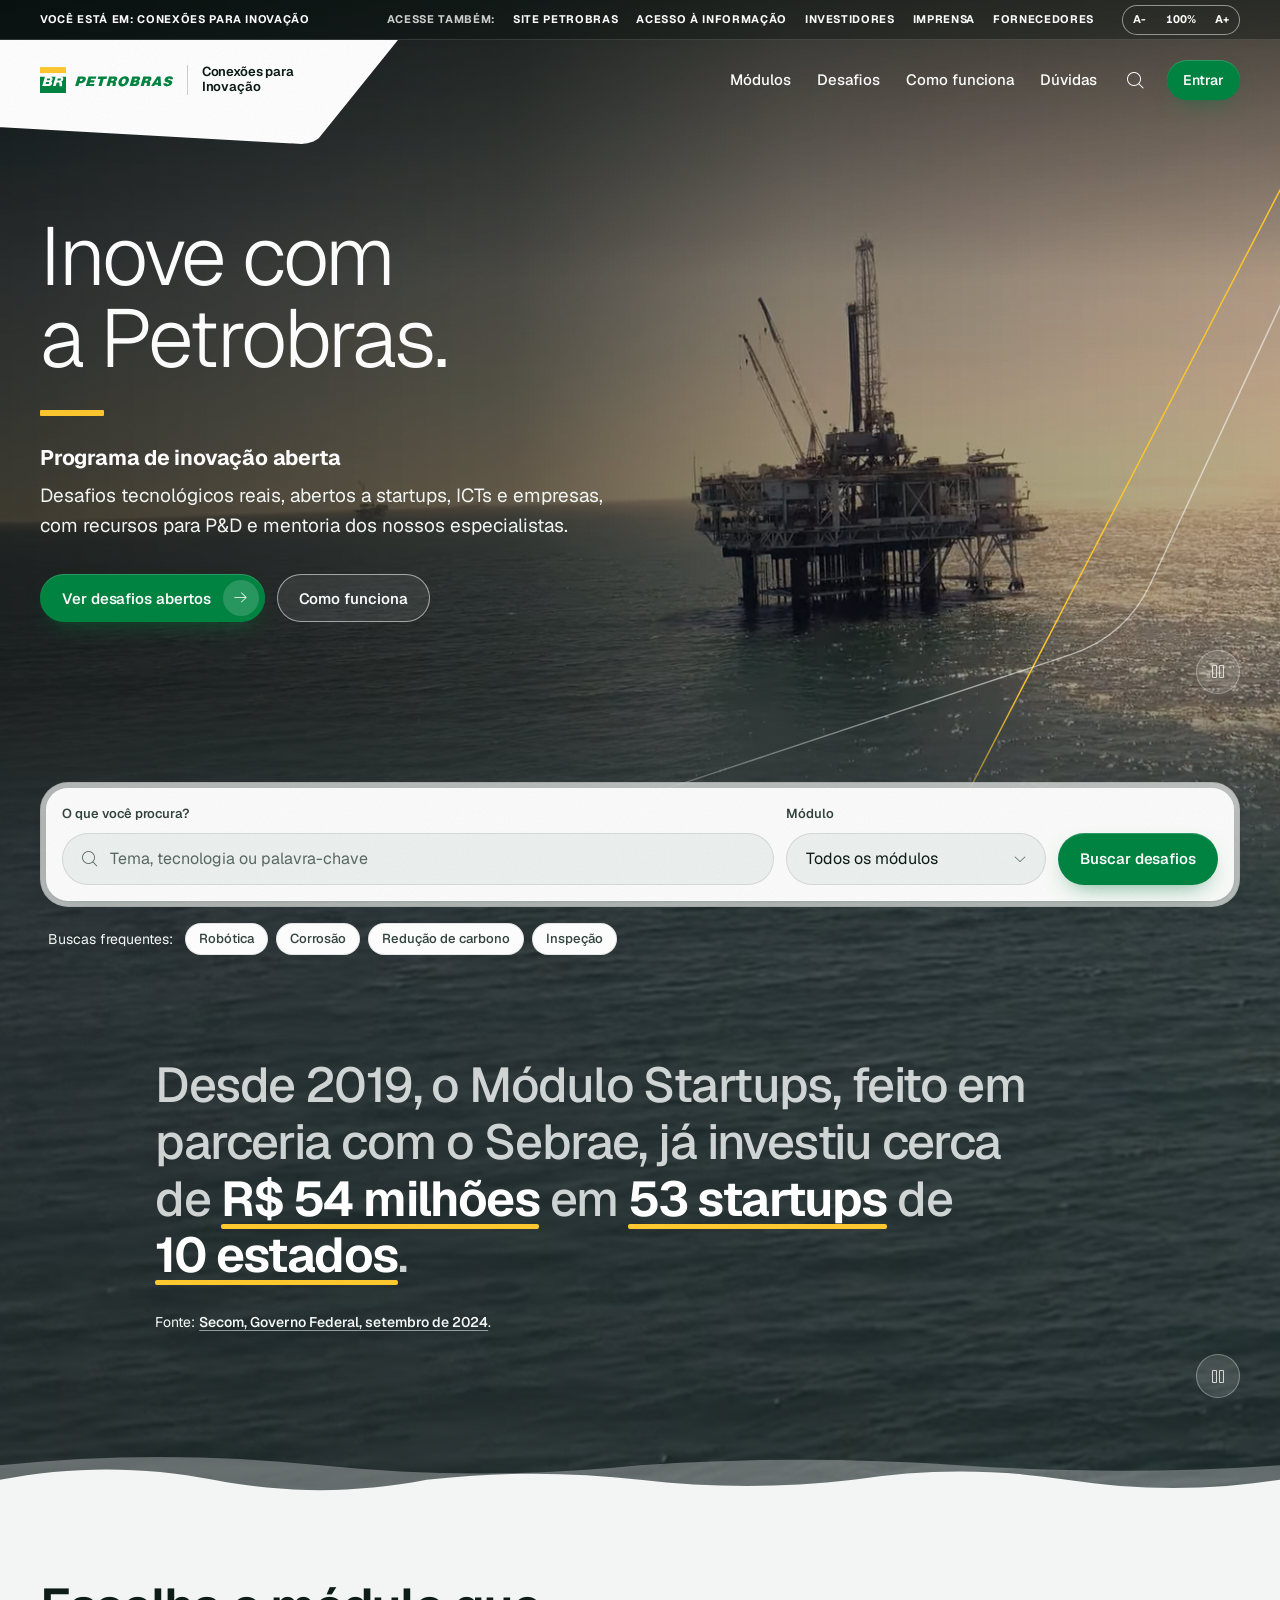
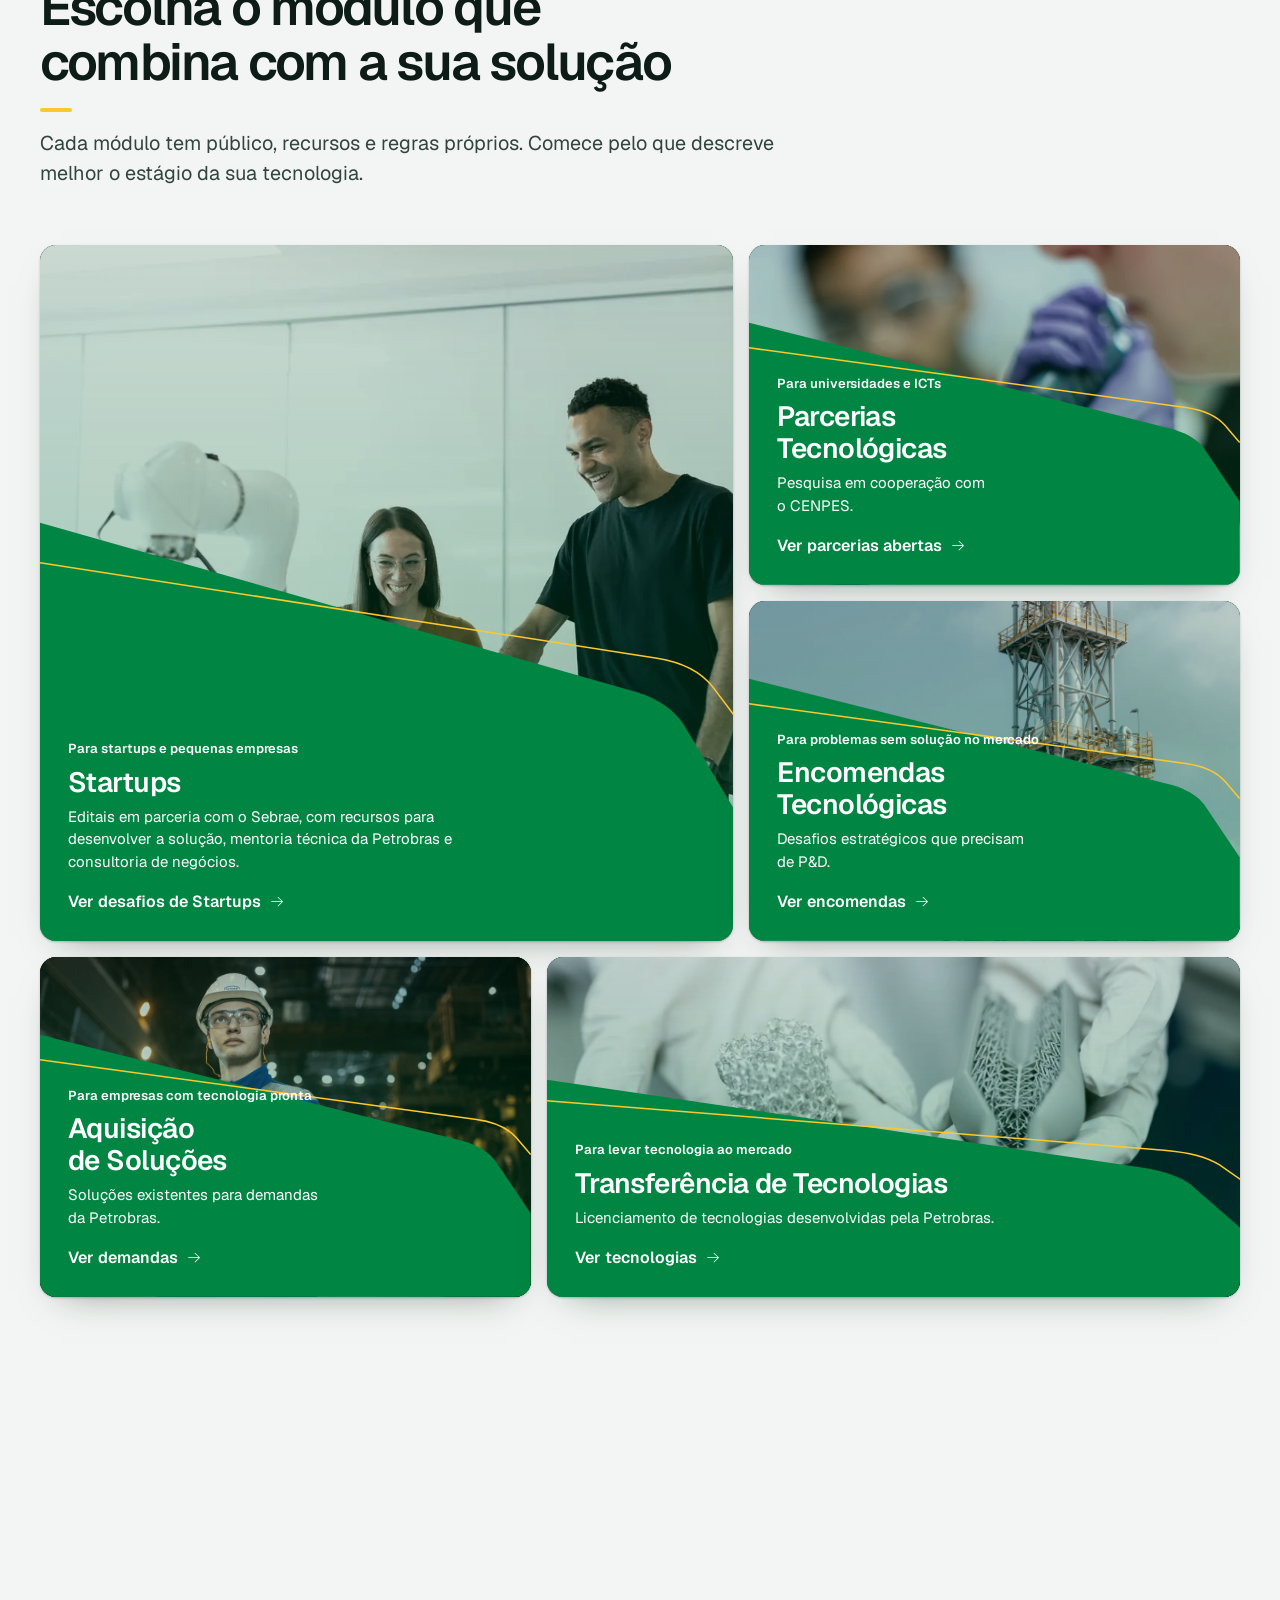
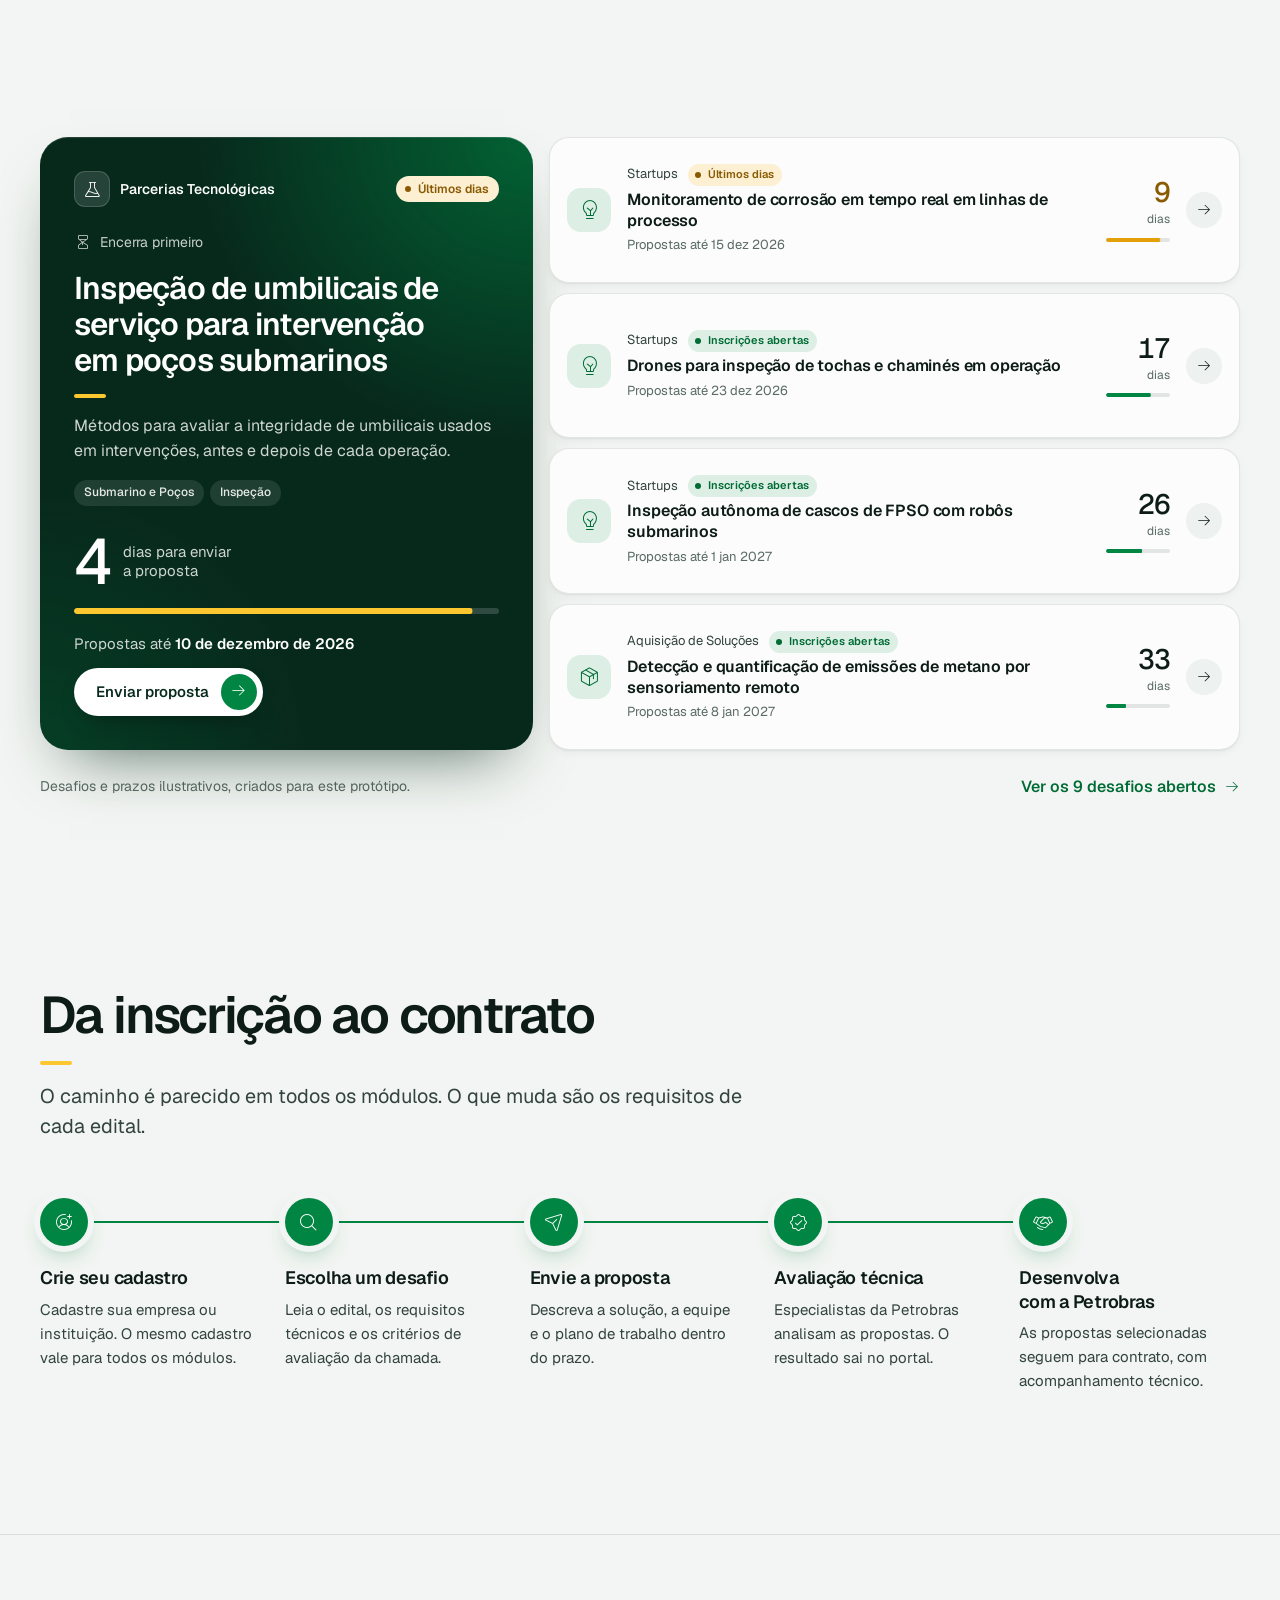
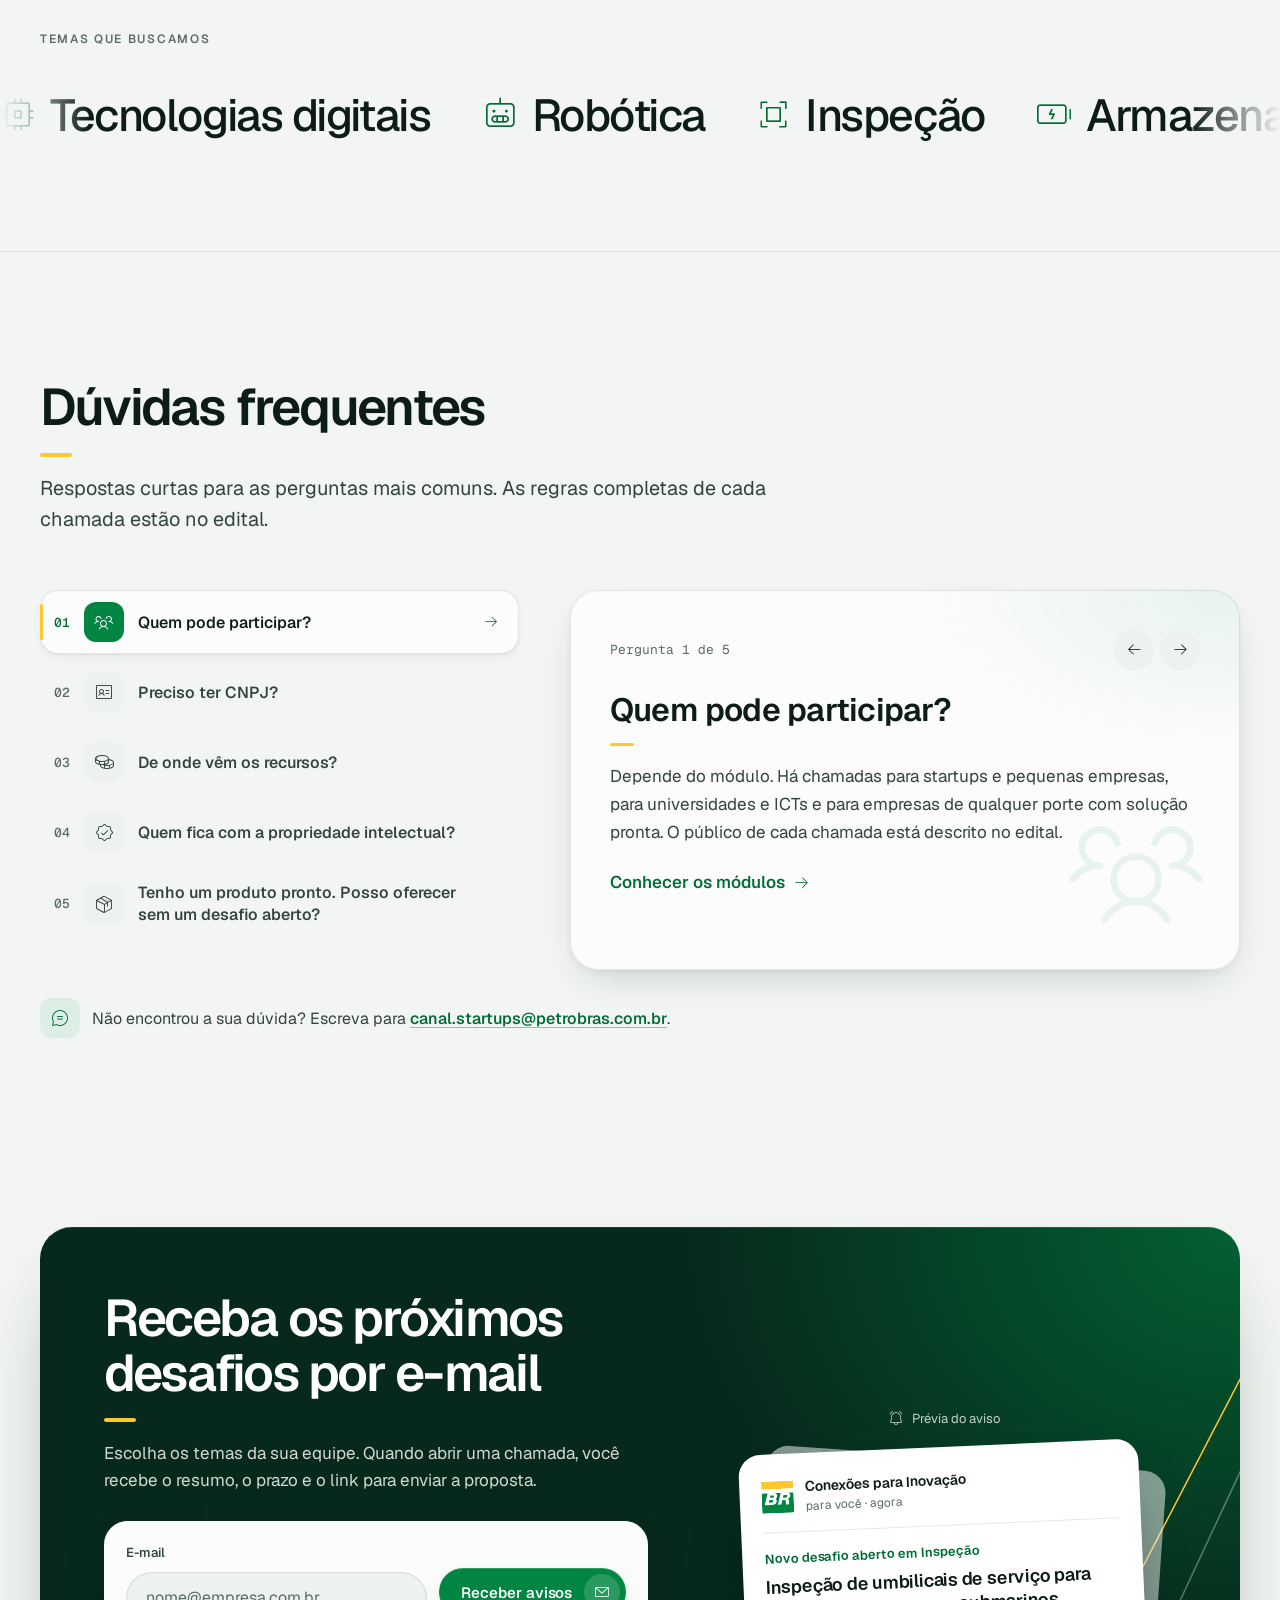
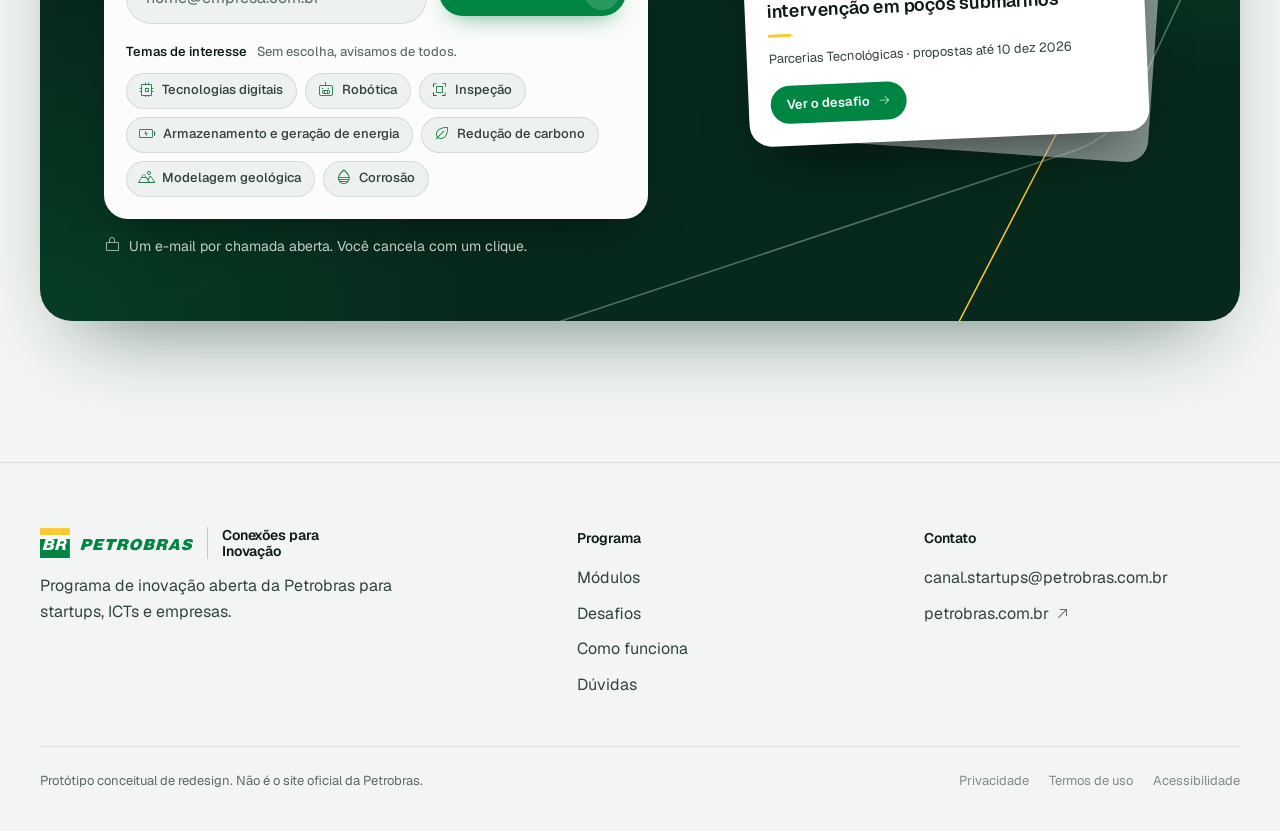
==== commit e69967b9: "Página do desafio e dúvidas frequentes redesenhadas - Desafio: cabeçalho em painel da marca com a fo" ====
--- a/index.html
+++ b/index.html
@@ -334,30 +334,32 @@
       <div class="container">
         <header class="section-head reveal">
           <h2 class="title-xl" id="duvidas-title">Dúvidas frequentes</h2>
+          <p class="lead">Respostas curtas para as perguntas mais comuns. As regras completas de cada chamada estão no edital.</p>
         </header>
         <div class="reveal" data-faq>
           <div class="faq-details">
-            <details>
-              <summary><span>Quem pode participar?</span><i class="ph-light ph-caret-down" aria-hidden="true"></i></summary>
-              <div class="faq-details__body"><p>Depende do módulo. Há chamadas para startups e pequenas empresas, para universidades e ICTs e para empresas de qualquer porte com solução pronta. O público de cada chamada está descrito no edital.</p></div>
+            <details data-icon="users-three">
+              <summary><span class="faq-num" aria-hidden="true">01</span><span class="faq-q">Quem pode participar?</span><i class="ph-light ph-caret-down" aria-hidden="true"></i></summary>
+              <div class="faq-details__body"><p>Depende do módulo. Há chamadas para startups e pequenas empresas, para universidades e ICTs e para empresas de qualquer porte com solução pronta. O público de cada chamada está descrito no edital.</p><p class="faq-more"><a class="link-arrow" href="#modulos">Conhecer os módulos <i class="ph-light ph-arrow-right" aria-hidden="true"></i></a></p></div>
             </details>
-            <details>
-              <summary><span>Preciso ter CNPJ?</span><i class="ph-light ph-caret-down" aria-hidden="true"></i></summary>
-              <div class="faq-details__body"><p>Na maioria das chamadas, sim: a proposta é enviada por uma pessoa jurídica. Pesquisadores participam por meio da sua instituição. Os requisitos exatos estão em cada edital.</p></div>
+            <details data-icon="identification-card">
+              <summary><span class="faq-num" aria-hidden="true">02</span><span class="faq-q">Preciso ter CNPJ?</span><i class="ph-light ph-caret-down" aria-hidden="true"></i></summary>
+              <div class="faq-details__body"><p>Na maioria das chamadas, sim: a proposta é enviada por uma pessoa jurídica. Pesquisadores participam por meio da sua instituição. Os requisitos exatos estão em cada edital.</p><p class="faq-more"><a class="link-arrow" href="entrar.html?aba=cadastro">Criar cadastro <i class="ph-light ph-arrow-right" aria-hidden="true"></i></a></p></div>
             </details>
-            <details>
-              <summary><span>De onde vêm os recursos?</span><i class="ph-light ph-caret-down" aria-hidden="true"></i></summary>
-              <div class="faq-details__body"><p>Boa parte dos projetos é financiada com recursos da cláusula de PD&amp;I dos contratos de exploração e produção, regulada pela ANP. Valores e formas de repasse variam por edital.</p></div>
+            <details data-icon="coins">
+              <summary><span class="faq-num" aria-hidden="true">03</span><span class="faq-q">De onde vêm os recursos?</span><i class="ph-light ph-caret-down" aria-hidden="true"></i></summary>
+              <div class="faq-details__body"><p>Boa parte dos projetos é financiada com recursos da cláusula de PD&amp;I dos contratos de exploração e produção, regulada pela ANP. Valores e formas de repasse variam por edital.</p><p class="faq-more"><a class="link-arrow" href="#como-funciona">Ver da inscrição ao contrato <i class="ph-light ph-arrow-right" aria-hidden="true"></i></a></p></div>
             </details>
-            <details>
-              <summary><span>Quem fica com a propriedade intelectual?</span><i class="ph-light ph-caret-down" aria-hidden="true"></i></summary>
-              <div class="faq-details__body"><p>As regras de propriedade intelectual variam por módulo e estão descritas em cada edital. Leia essa seção com atenção antes de enviar a proposta.</p></div>
+            <details data-icon="seal-check">
+              <summary><span class="faq-num" aria-hidden="true">04</span><span class="faq-q">Quem fica com a propriedade intelectual?</span><i class="ph-light ph-caret-down" aria-hidden="true"></i></summary>
+              <div class="faq-details__body"><p>As regras de propriedade intelectual variam por módulo e estão descritas em cada edital. Leia essa seção com atenção antes de enviar a proposta.</p><p class="faq-more"><a class="link-arrow" href="desafios.html">Ver desafios abertos <i class="ph-light ph-arrow-right" aria-hidden="true"></i></a></p></div>
             </details>
-            <details>
-              <summary><span>Tenho um produto pronto. Posso oferecer sem um desafio aberto?</span><i class="ph-light ph-caret-down" aria-hidden="true"></i></summary>
-              <div class="faq-details__body"><p>Ofertas espontâneas de produtos, sem relação com uma chamada e sem desenvolvimento tecnológico, não entram no programa. Para esses casos, escreva para <a class="text-link" href="mailto:canal.startups@petrobras.com.br">canal.startups@petrobras.com.br</a>.</p></div>
+            <details data-icon="package">
+              <summary><span class="faq-num" aria-hidden="true">05</span><span class="faq-q">Tenho um produto pronto. Posso oferecer sem um desafio aberto?</span><i class="ph-light ph-caret-down" aria-hidden="true"></i></summary>
+              <div class="faq-details__body"><p>Ofertas espontâneas de produtos, sem relação com uma chamada e sem desenvolvimento tecnológico, não entram no programa. Para esses casos, escreva para <a class="text-link" href="mailto:canal.startups@petrobras.com.br">canal.startups@petrobras.com.br</a>.</p><p class="faq-more"><a class="link-arrow" href="desafios.html?modulo=aquisicao">Ver chamadas de Aquisição de Soluções <i class="ph-light ph-arrow-right" aria-hidden="true"></i></a></p></div>
             </details>
           </div>
+          <p class="faq-help"><span class="faq-help__icon"><i class="ph-light ph-chat-circle-text" aria-hidden="true"></i></span><span>Não encontrou a sua dúvida? Escreva para <a class="text-link" href="mailto:canal.startups@petrobras.com.br">canal.startups@petrobras.com.br</a>.</span></p>
         </div>
       </div>
     </section>
--- a/assets/css/styles.css
+++ b/assets/css/styles.css
@@ -2864,27 +2864,29 @@
   }
 }
 
-/* ---------- Dúvidas: lista lateral + painel ---------- */
+/* ---------- Dúvidas: lista numerada + painel com navegação ---------- */
 .faq {
   display: grid;
   grid-template-columns: minmax(0, 5fr) minmax(0, 7fr);
-  gap: clamp(24px, 4vw, 64px);
-  align-items: start;
+  gap: clamp(24px, 4vw, 56px);
+  align-items: stretch;
 }
 .faq__list {
   display: grid;
-  gap: 4px;
+  align-content: start;
+  gap: 6px;
 }
 .faq__q {
-  display: flex;
-  align-items: center;
-  justify-content: space-between;
-  gap: 16px;
+  position: relative;
+  display: grid;
+  grid-template-columns: auto 40px minmax(0, 1fr) 20px;
+  align-items: center;
+  gap: 14px;
   width: 100%;
-  padding: 16px 18px;
-  border-radius: 16px;
+  padding: 12px 16px 12px 14px;
+  border-radius: 18px;
   text-align: left;
-  font-size: 1.0625rem;
+  font-size: 1rem;
   font-weight: 560;
   line-height: 1.35;
   color: var(--ink-2);
@@ -2893,6 +2895,33 @@
     color 200ms ease,
     box-shadow 200ms ease;
 }
+.faq__num {
+  font-family: var(--font-mono);
+  font-size: 0.8125rem;
+  font-weight: 500;
+  color: var(--muted);
+}
+.faq__qicon {
+  display: grid;
+  place-items: center;
+  width: 40px;
+  height: 40px;
+  border-radius: 12px;
+  background: var(--surface-sunken);
+  color: var(--ink-2);
+  font-size: 1.25rem;
+  transition:
+    background-color 200ms ease,
+    color 200ms ease;
+}
+.faq__arrow {
+  color: var(--accent-ink);
+  opacity: 0;
+  transform: translateX(-4px);
+  transition:
+    opacity 200ms ease,
+    transform 260ms var(--ease-out);
+}
 .faq__q:hover {
   color: var(--ink);
   background: var(--shell);
@@ -2904,24 +2933,92 @@
     inset 0 0 0 1px var(--line),
     var(--shadow-sm);
 }
-.faq__q i {
-  flex: none;
+/* marcador da pergunta aberta: fio amarelo da marca */
+.faq__q[aria-selected="true"]::before {
+  content: "";
+  position: absolute;
+  left: 0;
+  top: 14px;
+  bottom: 14px;
+  width: 3px;
+  border-radius: 2px;
+  background: var(--brand-yellow);
+}
+.faq__q[aria-selected="true"] .faq__num {
   color: var(--accent-ink);
-  opacity: 0;
-  transform: translateX(-4px);
-  transition:
-    opacity 200ms ease,
-    transform 260ms var(--ease-out);
-}
-.faq__q[aria-selected="true"] i {
+}
+.faq__q[aria-selected="true"] .faq__qicon {
+  background: var(--accent);
+  color: var(--on-accent);
+}
+.faq__q[aria-selected="true"] .faq__arrow {
   opacity: 1;
   transform: none;
 }
-.faq__panel .core {
-  min-height: 300px;
-  padding: clamp(28px, 4vw, 44px);
+.faq__panel {
+  position: relative;
+  isolation: isolate;
+  overflow: hidden;
+  display: flex;
+  flex-direction: column;
+  min-height: 380px;
+  padding: clamp(24px, 3.4vw, 40px);
+  border-radius: 28px;
+  background:
+    radial-gradient(80% 70% at 100% 0%, rgb(0 133 66 / 0.08) 0%, rgb(0 133 66 / 0) 60%),
+    var(--surface);
+  box-shadow:
+    inset 0 0 0 1px var(--line),
+    var(--shadow-md);
+}
+.faq__panel:focus-visible {
+  outline: 2px solid var(--focus);
+  outline-offset: 3px;
+}
+.faq__bar {
+  display: flex;
+  align-items: center;
+  justify-content: space-between;
+  gap: 16px;
+}
+.faq__count {
+  font-family: var(--font-mono);
+  font-size: 0.8125rem;
+  color: var(--muted);
+}
+.faq__nav {
+  display: flex;
+  gap: 6px;
+}
+.faq__step {
+  display: grid;
+  place-items: center;
+  width: 40px;
+  height: 40px;
+  border-radius: var(--r-pill);
+  background: var(--surface-sunken);
+  color: var(--ink);
+  font-size: 1.05rem;
+  transition:
+    background-color 200ms ease,
+    color 200ms ease,
+    transform var(--dur-press) var(--ease-out);
+}
+.faq__step:hover {
+  background: var(--accent);
+  color: var(--on-accent);
+}
+.faq__step:active {
+  transform: scale(0.94);
+}
+.faq__body {
+  flex: 1;
+  display: flex;
 }
 .faq__answer {
+  position: relative;
+  flex: 1;
+  margin-top: 22px;
   animation: answer-in 360ms var(--ease-out);
 }
 @keyframes answer-in {
@@ -2931,13 +3028,56 @@
     transform: translateY(6px);
   }
 }
+.faq__answer .title-lg::after {
+  content: "";
+  display: block;
+  width: 24px;
+  height: 3px;
+  margin-top: 14px;
+  border-radius: 2px;
+  background: var(--brand-yellow);
+}
 .faq__answer p {
+  position: relative;
   margin-top: 16px;
-  max-width: 56ch;
+  max-width: 54ch;
   font-size: 1.0625rem;
   line-height: 1.65;
   color: var(--ink-2);
 }
+.faq__answer .faq-more {
+  margin-top: 22px;
+}
+/* ícone grande e discreto do tema da pergunta, no canto */
+.faq__mark {
+  position: absolute;
+  right: -8px;
+  bottom: -12px;
+  z-index: -1;
+  font-size: 9rem;
+  line-height: 1;
+  color: rgb(0 133 66 / 0.07);
+}
+.faq-help {
+  display: flex;
+  align-items: center;
+  gap: 12px;
+  margin-top: 28px;
+  color: var(--ink-2);
+}
+.faq-help__icon {
+  display: grid;
+  place-items: center;
+  flex: none;
+  width: 40px;
+  height: 40px;
+  border-radius: 12px;
+  background: var(--accent-soft);
+  color: var(--accent-ink);
+  font-size: 1.25rem;
+}
+
+/* Sem JS e no celular: lista aberta/fechada (details), no mesmo visual */
 .faq-details {
   display: grid;
   gap: 8px;
@@ -2946,13 +3086,19 @@
   border-radius: 18px;
   background: var(--surface);
   box-shadow: inset 0 0 0 1px var(--line);
+  transition: box-shadow 200ms ease;
+}
+.faq-details details[open] {
+  box-shadow:
+    inset 0 0 0 1px var(--line-strong),
+    var(--shadow-sm);
 }
 .faq-details summary {
-  display: flex;
-  align-items: center;
-  justify-content: space-between;
-  gap: 16px;
-  padding: 18px 20px;
+  display: grid;
+  grid-template-columns: auto minmax(0, 1fr) 20px;
+  align-items: center;
+  gap: 14px;
+  padding: 18px 18px 18px 16px;
   font-weight: 560;
   cursor: pointer;
   list-style: none;
@@ -2960,16 +3106,24 @@
 .faq-details summary::-webkit-details-marker {
   display: none;
 }
+.faq-num {
+  font-family: var(--font-mono);
+  font-size: 0.8125rem;
+  font-weight: 500;
+  color: var(--accent-ink);
+}
 .faq-details summary i {
-  flex: none;
   transition: transform 260ms var(--ease-out);
 }
 .faq-details details[open] summary i {
   transform: rotate(180deg);
 }
 .faq-details .faq-details__body {
-  padding: 0 20px 20px;
+  padding: 0 18px 20px 48px;
   color: var(--ink-2);
+}
+.faq-details .faq-more {
+  margin-top: 12px;
 }
 @media (min-width: 768px) {
   .js .faq-details {
@@ -3487,194 +3641,487 @@
 }
 
 /* ---------- Detalhe do desafio ---------- */
-.detail-head {
-  padding-top: calc(var(--header-offset) + clamp(20px, 3vw, 32px));
-}
-.detail-head h1 {
-  margin-top: 14px;
-  max-width: 24ch;
-}
-.detail-head .lead {
-  margin-top: 18px;
-}
-.detail-head__module {
-  display: inline-flex;
-  align-items: center;
-  gap: 8px;
-  margin-top: 24px;
-  font-weight: 560;
-  color: var(--ink-2);
-}
-.detail-head__module i {
-  color: var(--accent-ink);
-  font-size: 1.15rem;
-}
-.meta-row {
-  display: flex;
-  flex-wrap: wrap;
-  gap: 8px;
-  margin-top: 22px;
-}
-.detail-media {
-  margin-top: 36px;
-}
-.detail-media .core {
-  height: clamp(200px, 26vw, 340px);
+/* Cabeçalho em painel da marca com a foto do módulo; o cartão de prazo sobe sobre o painel
+   (primeira tela) e acompanha a rolagem com o índice da página. */
+.dhero {
+  position: relative;
+  isolation: isolate;
   overflow: hidden;
-  background: var(--media-bg);
-}
-.detail-media img {
-  width: 100%;
+  min-height: 440px;
+  margin-top: calc(var(--header-offset) + 20px);
+  padding: clamp(24px, 3.4vw, 44px) clamp(22px, 4vw, 56px) clamp(32px, 4.4vw, 56px);
+  border-radius: 32px;
+  color: #ffffff;
+  background:
+    radial-gradient(70% 90% at 0% 0%, rgb(0 133 66 / 0.32) 0%, rgb(0 133 66 / 0) 60%),
+    var(--deep);
+  box-shadow: 0 40px 80px -44px hsl(150 70% 10% / 0.6);
+  --focus: #ffffff;
+}
+.dhero__photo {
+  position: absolute;
+  top: 0;
+  right: 0;
+  z-index: -1;
+  width: 52%;
   height: 100%;
   object-fit: cover;
-}
+  filter: saturate(0.8);
+  -webkit-mask-image: linear-gradient(90deg, transparent 0%, #000 55%);
+  mask-image: linear-gradient(90deg, transparent 0%, #000 55%);
+}
+/* verde da marca por cima da foto, mais fechado embaixo */
+.dhero::after {
+  content: "";
+  position: absolute;
+  inset: 0;
+  z-index: -1;
+  background:
+    linear-gradient(90deg, rgb(7 41 28 / 0) 50%, rgb(7 41 28 / 0.3) 100%),
+    linear-gradient(0deg, rgb(7 41 28 / 0.7) 0%, rgb(7 41 28 / 0) 55%);
+}
+.dhero__body {
+  position: relative;
+  max-width: min(720px, 60%);
+}
+.dhero .crumbs,
+.dhero .crumbs a {
+  color: rgb(255 255 255 / 0.74);
+}
+.dhero .crumbs a:hover {
+  color: #ffffff;
+}
+.dhero__top {
+  display: flex;
+  flex-wrap: wrap;
+  align-items: center;
+  gap: 10px 14px;
+  margin-top: 28px;
+}
+.dhero__module {
+  display: inline-flex;
+  align-items: center;
+  gap: 10px;
+  font-weight: 560;
+}
+.dhero__icon {
+  display: grid;
+  place-items: center;
+  width: 36px;
+  height: 36px;
+  border-radius: 11px;
+  background: rgb(255 255 255 / 0.12);
+  box-shadow: inset 0 0 0 1px rgb(255 255 255 / 0.16);
+  font-size: 1.2rem;
+}
+.dhero .status--aberto {
+  background: rgb(255 255 255 / 0.14);
+  color: #ffffff;
+}
+.dhero__title {
+  margin-top: 18px;
+  font-size: clamp(2rem, 1.35rem + 2.2vw, 3.25rem);
+  line-height: 1.06;
+  letter-spacing: -0.035em;
+  font-weight: 600;
+  text-wrap: balance;
+}
+.dhero__title::after {
+  content: "";
+  display: block;
+  width: 32px;
+  height: 4px;
+  margin-top: 20px;
+  border-radius: 2px;
+  background: var(--brand-yellow);
+}
+.dhero__lead {
+  max-width: 54ch;
+  margin-top: 20px;
+  font-size: clamp(1.0625rem, 1rem + 0.25vw, 1.1875rem);
+  line-height: 1.55;
+  color: rgb(255 255 255 / 0.84);
+}
+.dhero__facts {
+  display: flex;
+  flex-wrap: wrap;
+  gap: 14px 36px;
+  margin: 30px 0 0;
+  padding-top: 22px;
+  border-top: 1px solid rgb(255 255 255 / 0.16);
+}
+.dhero__facts dt {
+  font-size: 0.75rem;
+  color: rgb(255 255 255 / 0.68);
+}
+.dhero__facts dd {
+  margin: 2px 0 0;
+  font-weight: 560;
+}
+.dhero--skeleton {
+  display: grid;
+  align-content: start;
+  gap: 16px;
+}
+.dhero--skeleton .skel--title {
+  width: min(560px, 80%);
+  height: 40px;
+}
+.dhero--skeleton .skel--title-2 {
+  width: min(380px, 60%);
+  height: 40px;
+}
+.dhero--skeleton .skel--text {
+  width: min(520px, 80%);
+}
+
 .detail-grid {
+  --aside-lift: 0px;
   display: grid;
   grid-template-columns: minmax(0, 8fr) minmax(0, 4fr);
   gap: clamp(32px, 5vw, 72px);
   align-items: start;
   padding-top: clamp(40px, 5vw, 64px);
 }
+@media (min-width: 1024px) {
+  .detail-grid {
+    --aside-lift: 300px;
+  }
+}
+
+/* Seções numeradas, como um documento */
 .prose-section + .prose-section {
-  margin-top: 48px;
+  margin-top: 56px;
   padding-top: 48px;
   border-top: 1px solid var(--line);
 }
+.prose-title {
+  display: flex;
+  align-items: baseline;
+  gap: 14px;
+}
+.prose-num {
+  font-family: var(--font-mono);
+  font-size: 0.875rem;
+  font-weight: 500;
+  letter-spacing: 0;
+  color: var(--accent-ink);
+}
 .prose-section > p {
-  margin-top: 14px;
+  margin-top: 16px;
   max-width: 65ch;
   font-size: 1.0625rem;
   line-height: 1.7;
   color: var(--ink-2);
 }
-.checklist {
-  display: grid;
-  gap: 14px;
-  margin-top: 20px;
-  list-style: none;
-}
-.checklist li {
-  display: grid;
-  grid-template-columns: 28px minmax(0, 1fr);
-  gap: 14px;
-  color: var(--ink-2);
-  font-size: 1.0625rem;
-  line-height: 1.6;
-}
-.checklist i {
-  display: grid;
-  place-items: center;
-  width: 28px;
-  height: 28px;
-  margin-top: 1px;
-  border-radius: var(--r-pill);
-  background: var(--accent-soft);
-  color: var(--accent-ink);
-  font-size: 0.95rem;
-}
-.criteria {
+.wants {
   display: grid;
   grid-template-columns: repeat(2, minmax(0, 1fr));
   gap: 12px;
   margin-top: 22px;
+  list-style: none;
+}
+.wants li {
+  display: flex;
+  align-items: flex-start;
+  gap: 12px;
+  padding: 16px 18px;
+  border-radius: 16px;
+  background: var(--surface);
+  box-shadow: inset 0 0 0 1px var(--line);
+  font-size: 0.9375rem;
+  line-height: 1.5;
+  color: var(--ink);
+}
+.wants__icon {
+  display: grid;
+  place-items: center;
+  flex: none;
+  width: 26px;
+  height: 26px;
+  border-radius: 50%;
+  background: var(--accent);
+  color: var(--on-accent);
+  font-size: 0.9rem;
+}
+.callout {
+  display: flex;
+  align-items: flex-start;
+  gap: 16px;
+  max-width: 65ch;
+  margin-top: 22px;
+  padding: 20px 22px;
+  border-radius: 18px;
+  background: var(--accent-soft);
+  box-shadow: inset 0 0 0 1px rgb(0 133 66 / 0.16);
+}
+.callout__icon {
+  display: grid;
+  place-items: center;
+  flex: none;
+  width: 44px;
+  height: 44px;
+  border-radius: 14px;
+  background: var(--accent);
+  color: var(--on-accent);
+  font-size: 1.35rem;
+}
+.callout__title {
+  font-size: 1.0625rem;
+  font-weight: 600;
+  color: var(--ink);
+}
+.callout p + p {
+  margin-top: 4px;
+  line-height: 1.55;
+  color: var(--ink-2);
+}
+.criteria {
+  display: grid;
+  grid-template-columns: repeat(2, minmax(0, 1fr));
+  gap: 12px;
+  margin-top: 22px;
 }
 .criterion {
-  padding: 20px;
+  position: relative;
+  padding: 22px;
   border-radius: 18px;
   background: var(--surface);
   box-shadow: inset 0 0 0 1px var(--line);
 }
+.criterion__num {
+  position: absolute;
+  top: 20px;
+  right: 22px;
+  font-family: var(--font-mono);
+  font-size: 0.8125rem;
+  color: var(--muted);
+}
 .criterion i {
-  font-size: 1.4rem;
-  color: var(--accent-ink);
-}
-.criterion h3 {
-  margin-top: 12px;
-  font-size: 1rem;
-  letter-spacing: -0.01em;
-}
-.criterion p {
-  margin-top: 6px;
-  font-size: 0.9375rem;
-  color: var(--ink-2);
-}
-.timeline {
-  display: grid;
-  margin-top: 20px;
-  list-style: none;
-}
-.timeline li {
-  display: grid;
-  grid-template-columns: 172px minmax(0, 1fr);
-  gap: 16px;
-  padding: 16px 0;
-}
-.timeline li + li {
-  border-top: 1px solid var(--line);
-}
-.timeline time {
-  font-weight: 560;
-  font-variant-numeric: tabular-nums;
-}
-.timeline span {
-  color: var(--ink-2);
-}
-.timeline em {
-  font-style: normal;
-  color: var(--muted);
-}
-.docs {
-  display: grid;
-  gap: 10px;
-  margin-top: 20px;
-  list-style: none;
-}
-.doc {
-  display: grid;
-  grid-template-columns: 40px minmax(0, 1fr) auto;
-  align-items: center;
-  gap: 14px;
-  padding: 14px 16px;
-  border-radius: 18px;
-  background: var(--surface);
-  box-shadow: inset 0 0 0 1px var(--line);
-}
-.doc > i {
   display: grid;
   place-items: center;
   width: 40px;
   height: 40px;
   border-radius: 12px;
+  background: var(--accent-soft);
+  color: var(--accent-ink);
+  font-size: 1.3rem;
+}
+.criterion h3 {
+  margin-top: 16px;
+  font-size: 1.0625rem;
+  letter-spacing: -0.01em;
+}
+.criterion p {
+  margin-top: 6px;
+  font-size: 0.9375rem;
+  line-height: 1.55;
+  color: var(--ink-2);
+}
+
+/* Cronograma: marcos numa linha, com o trecho percorrido em verde e o marcador "Hoje" */
+.tl {
+  position: relative;
+  display: grid;
+  grid-template-columns: repeat(4, minmax(0, 1fr));
+  gap: 12px;
+  margin-top: 26px;
+  padding: 44px 0 0;
+  list-style: none;
+  --track-y: 51px;
+}
+.tl::before,
+.tl::after {
+  content: "";
+  position: absolute;
+  top: var(--track-y);
+  left: 12.5%;
+  height: 2px;
+  border-radius: 1px;
+}
+.tl::before {
+  right: 12.5%;
+  background: var(--line-strong);
+}
+.tl::after {
+  width: calc(var(--now-x) - 12.5%);
+  background: var(--accent);
+}
+.tl__item {
+  position: relative;
+  display: grid;
+  justify-items: center;
+  align-content: start;
+  gap: 4px;
+  padding-top: 26px;
+  text-align: center;
+}
+.tl__dot {
+  position: absolute;
+  top: 0;
+  left: 50%;
+  width: 14px;
+  height: 14px;
+  margin-left: -7px;
+  border-radius: 50%;
+  background: var(--surface);
+  box-shadow: inset 0 0 0 2px var(--line-strong);
+}
+.tl__item.is-done .tl__dot {
+  background: var(--accent);
+  box-shadow: 0 0 0 4px var(--accent-soft);
+}
+.tl__item.is-next .tl__dot {
+  background: var(--surface);
+  box-shadow:
+    inset 0 0 0 3px var(--accent),
+    0 0 0 4px var(--accent-soft);
+}
+.tl__item time {
+  font-size: 0.9375rem;
+  font-weight: 600;
+  font-variant-numeric: tabular-nums;
+  color: var(--ink);
+}
+.tl__label {
+  font-size: 0.875rem;
+  line-height: 1.4;
+  color: var(--ink-2);
+}
+.tl__item.is-next .tl__label {
+  font-weight: 600;
+  color: var(--ink);
+}
+.tl__note {
+  font-size: 0.75rem;
+  color: var(--muted);
+}
+.tl__item.is-next .tl__note {
+  color: var(--accent-ink);
+  font-weight: 560;
+}
+.tl__now {
+  position: absolute;
+  top: 0;
+  left: var(--now-x);
+  transform: translateX(-50%);
+  display: grid;
+  justify-items: center;
+}
+.tl__now span {
+  display: inline-flex;
+  align-items: center;
+  height: 24px;
+  padding: 0 10px;
+  border-radius: var(--r-pill);
+  background: var(--ink);
+  color: var(--surface);
+  font-size: 0.75rem;
+  font-weight: 600;
+}
+.tl__now::after {
+  content: "";
+  width: 2px;
+  height: 21px;
+  background: var(--ink);
+}
+
+.docs {
+  display: grid;
+  gap: 8px;
+  margin-top: 22px;
+  list-style: none;
+}
+.doc {
+  display: grid;
+  grid-template-columns: 44px 1fr auto;
+  align-items: center;
+  gap: 14px;
+  padding: 14px 18px 14px 14px;
+  border-radius: 16px;
+  background: var(--surface);
+  box-shadow: inset 0 0 0 1px var(--line);
+}
+.doc > i {
+  display: grid;
+  place-items: center;
+  width: 44px;
+  height: 44px;
+  border-radius: 12px;
   background: var(--surface-sunken);
-  font-size: 1.3rem;
   color: var(--ink-2);
+  font-size: 1.35rem;
 }
 .doc strong {
   display: block;
-  font-weight: 560;
+  font-weight: 600;
 }
 .doc span {
   font-size: 0.8125rem;
   color: var(--muted);
 }
 .doc__state {
-  font-size: 0.75rem;
+  font-size: 0.8125rem;
   color: var(--muted);
-  white-space: nowrap;
-}
-
+}
+
+/* Cartão de prazo: sobe sobre o cabeçalho e fica fixo ao rolar */
 .aside {
   position: sticky;
   top: calc(var(--mainbar-h) + 20px);
+  margin-top: calc(-1 * var(--aside-lift));
+  /* telas baixas ou texto em 125%: o cartão rola por dentro em vez de sair da tela */
+  max-height: calc(100dvh - var(--mainbar-h) - 40px);
+  overflow-y: auto;
+  overscroll-behavior: contain;
+  scrollbar-width: thin;
+  border-radius: var(--r-shell);
+}
+.aside > .shell {
+  background: color-mix(in oklab, var(--surface) 70%, transparent);
+  -webkit-backdrop-filter: blur(16px);
+  backdrop-filter: blur(16px);
+  box-shadow:
+    inset 0 0 0 1px var(--shell-line),
+    var(--shadow-lg);
 }
 .aside .core {
   display: grid;
-  gap: 20px;
+  gap: 18px;
   padding: 24px;
 }
-.aside__deadline {
-  display: grid;
-  gap: 4px;
+.aside__count {
+  display: grid;
+  gap: 12px;
+}
+.countdown--xl {
+  gap: 14px;
+}
+.countdown--xl .countdown__num {
+  font-size: clamp(3rem, 2.6rem + 1.2vw, 3.75rem);
+}
+.countdown--xl .countdown__unit {
+  font-size: 0.9375rem;
+  color: var(--ink-2);
+}
+.aside--prazo .countdown__num {
+  color: var(--warn-ink);
+}
+.meter--xl {
+  height: 8px;
+  border-radius: 4px;
+}
+.meter--warn .meter__bar {
+  background: #e3a008;
+}
+.aside__line {
+  font-size: 0.9375rem;
+  color: var(--ink-2);
+}
+.aside__line time {
+  font-weight: 600;
+  color: var(--ink);
+  font-variant-numeric: tabular-nums;
 }
 .aside__date {
   font-size: 1.75rem;
@@ -3683,31 +4130,6 @@
   line-height: 1.1;
   font-variant-numeric: tabular-nums;
 }
-.aside__left {
-  font-size: 0.9375rem;
-  color: var(--ink-2);
-}
-.facts {
-  display: grid;
-  gap: 12px;
-  margin: 0;
-  padding-top: 18px;
-  border-top: 1px solid var(--line);
-}
-.facts div {
-  display: flex;
-  justify-content: space-between;
-  gap: 16px;
-  font-size: 0.9375rem;
-}
-.facts dt {
-  color: var(--muted);
-}
-.facts dd {
-  margin: 0;
-  font-weight: 560;
-  text-align: right;
-}
 .aside__actions {
   display: grid;
   gap: 10px;
@@ -3726,6 +4148,49 @@
   color: var(--accent-ink);
   box-shadow: inset 0 0 0 1px color-mix(in oklab, var(--accent) 35%, transparent);
 }
+.toc {
+  padding-top: 18px;
+  border-top: 1px solid var(--line);
+}
+.toc__title {
+  margin-bottom: 8px;
+  font-size: 0.8125rem;
+  font-weight: 600;
+}
+.toc ol {
+  display: grid;
+  gap: 2px;
+  list-style: none;
+}
+.toc a {
+  display: flex;
+  align-items: center;
+  gap: 10px;
+  padding: 7px 10px;
+  border-radius: 10px;
+  font-size: 0.875rem;
+  color: var(--ink-2);
+  transition:
+    background-color 200ms ease,
+    color 200ms ease;
+}
+.toc__num {
+  font-family: var(--font-mono);
+  font-size: 0.75rem;
+  color: var(--muted);
+}
+.toc a:hover {
+  background: var(--surface-sunken);
+  color: var(--ink);
+}
+.toc a[aria-current="true"] {
+  background: var(--accent-soft);
+  color: var(--accent-ink);
+  font-weight: 600;
+}
+.toc a[aria-current="true"] .toc__num {
+  color: var(--accent-ink);
+}
 .related {
   padding-top: clamp(64px, 8vw, 112px);
 }
@@ -3737,12 +4202,29 @@
   display: none;
 }
 @media (max-width: 1023px) {
+  .dhero {
+    padding-bottom: 60px;
+  }
+  .dhero__body {
+    max-width: none;
+  }
+  .dhero__photo {
+    width: 100%;
+    height: 62%;
+    opacity: 0.45;
+    -webkit-mask-image: linear-gradient(180deg, #000 0%, transparent 100%);
+    mask-image: linear-gradient(180deg, #000 0%, transparent 100%);
+  }
   .detail-grid {
     grid-template-columns: 1fr;
   }
   .aside {
     position: static;
     order: -1;
+    margin-top: -28px;
+  }
+  .toc {
+    display: none;
   }
   .mobile-bar {
     position: fixed;
@@ -3784,12 +4266,60 @@
   }
 }
 @media (max-width: 639px) {
+  .dhero {
+    min-height: 0;
+    border-radius: 26px;
+  }
+  .dhero__facts {
+    display: grid;
+    grid-template-columns: 1fr 1fr;
+    gap: 14px 20px;
+  }
+  .wants,
   .criteria {
     grid-template-columns: 1fr;
   }
-  .timeline li {
+  /* cronograma na vertical; "Hoje" vira um selo entre os marcos */
+  .tl {
     grid-template-columns: 1fr;
-    gap: 4px;
+    gap: 18px;
+    padding: 0 0 0 30px;
+  }
+  .tl::before {
+    top: 6px;
+    bottom: 6px;
+    left: 6px;
+    right: auto;
+    width: 2px;
+    height: auto;
+  }
+  .tl::after {
+    display: none;
+  }
+  .tl__item {
+    justify-items: start;
+    padding-top: 0;
+    text-align: left;
+  }
+  .tl__dot {
+    top: 3px;
+    left: -30px;
+    margin-left: 0;
+  }
+  .tl__now {
+    position: static;
+    transform: none;
+    justify-items: start;
+    margin-left: -30px;
+  }
+  .tl__now::after {
+    display: none;
+  }
+  .doc {
+    grid-template-columns: 44px 1fr;
+  }
+  .doc__state {
+    grid-column: 2;
   }
 }
 
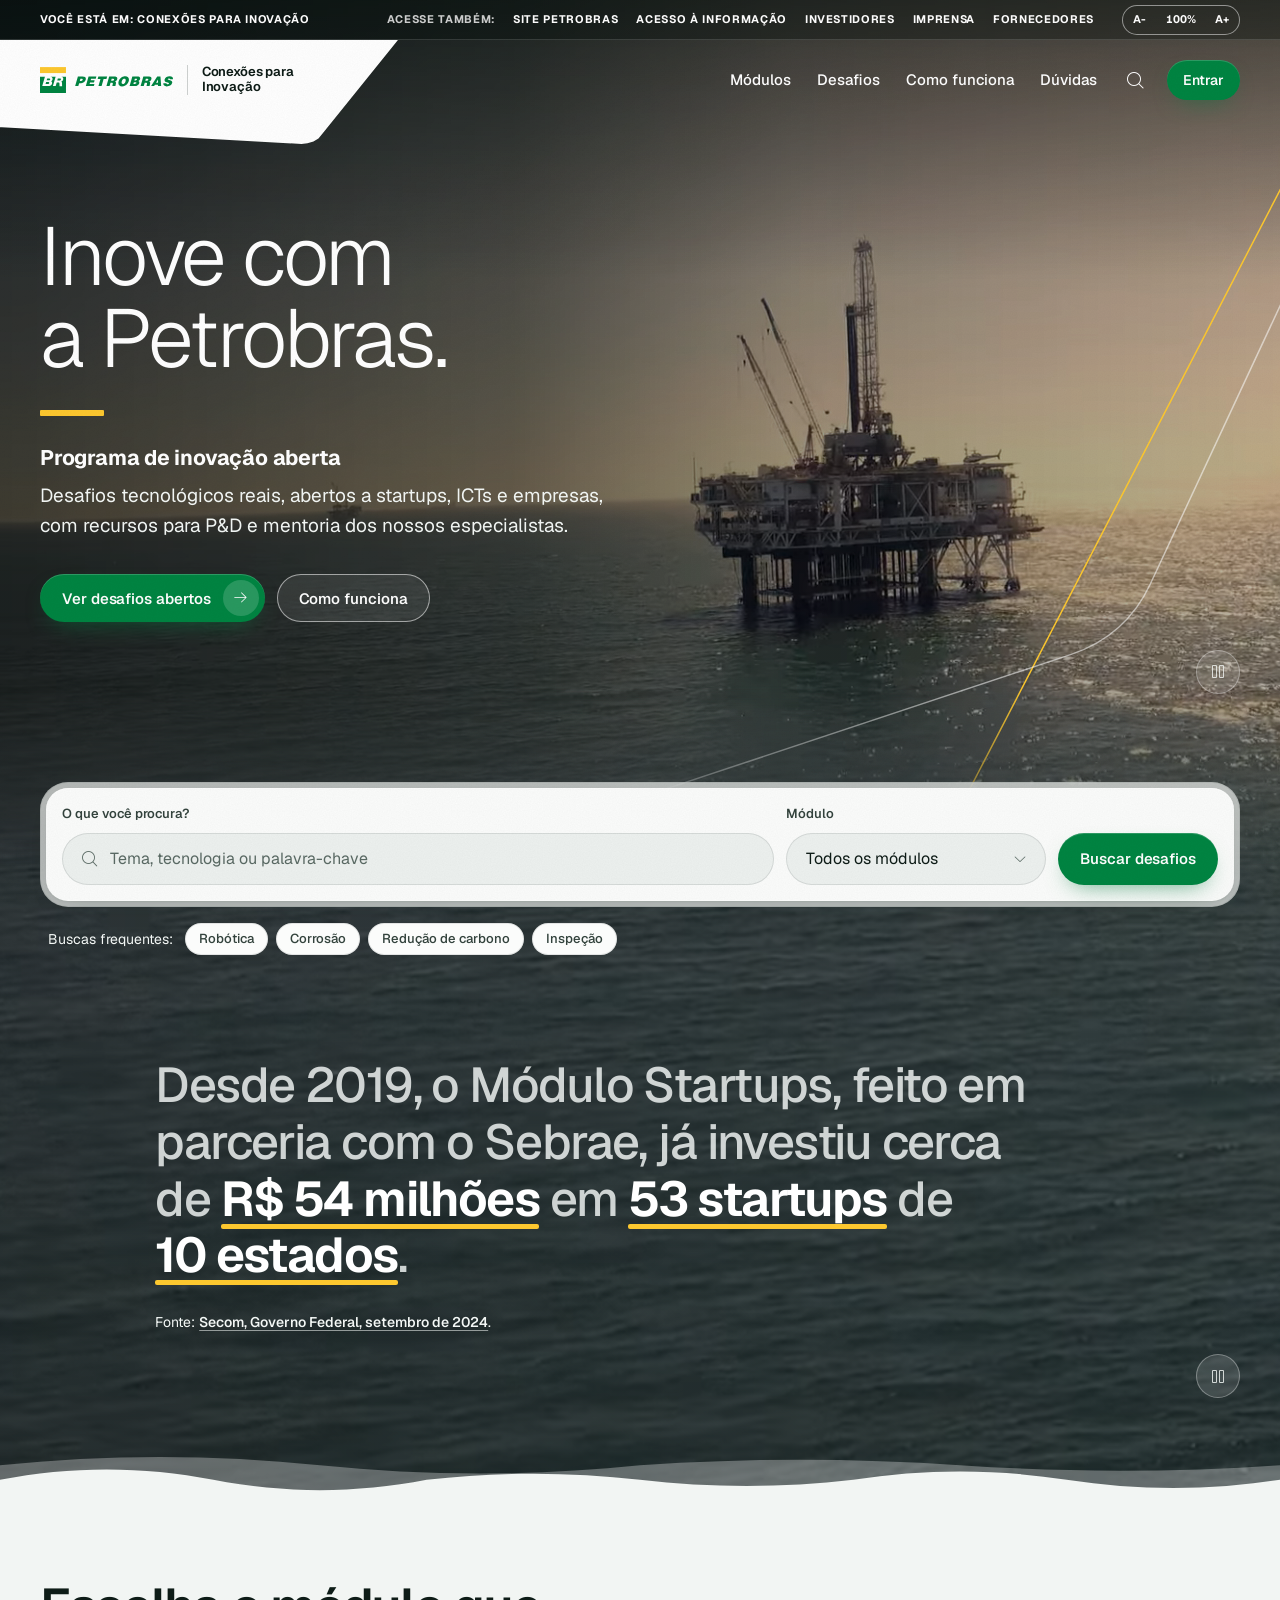
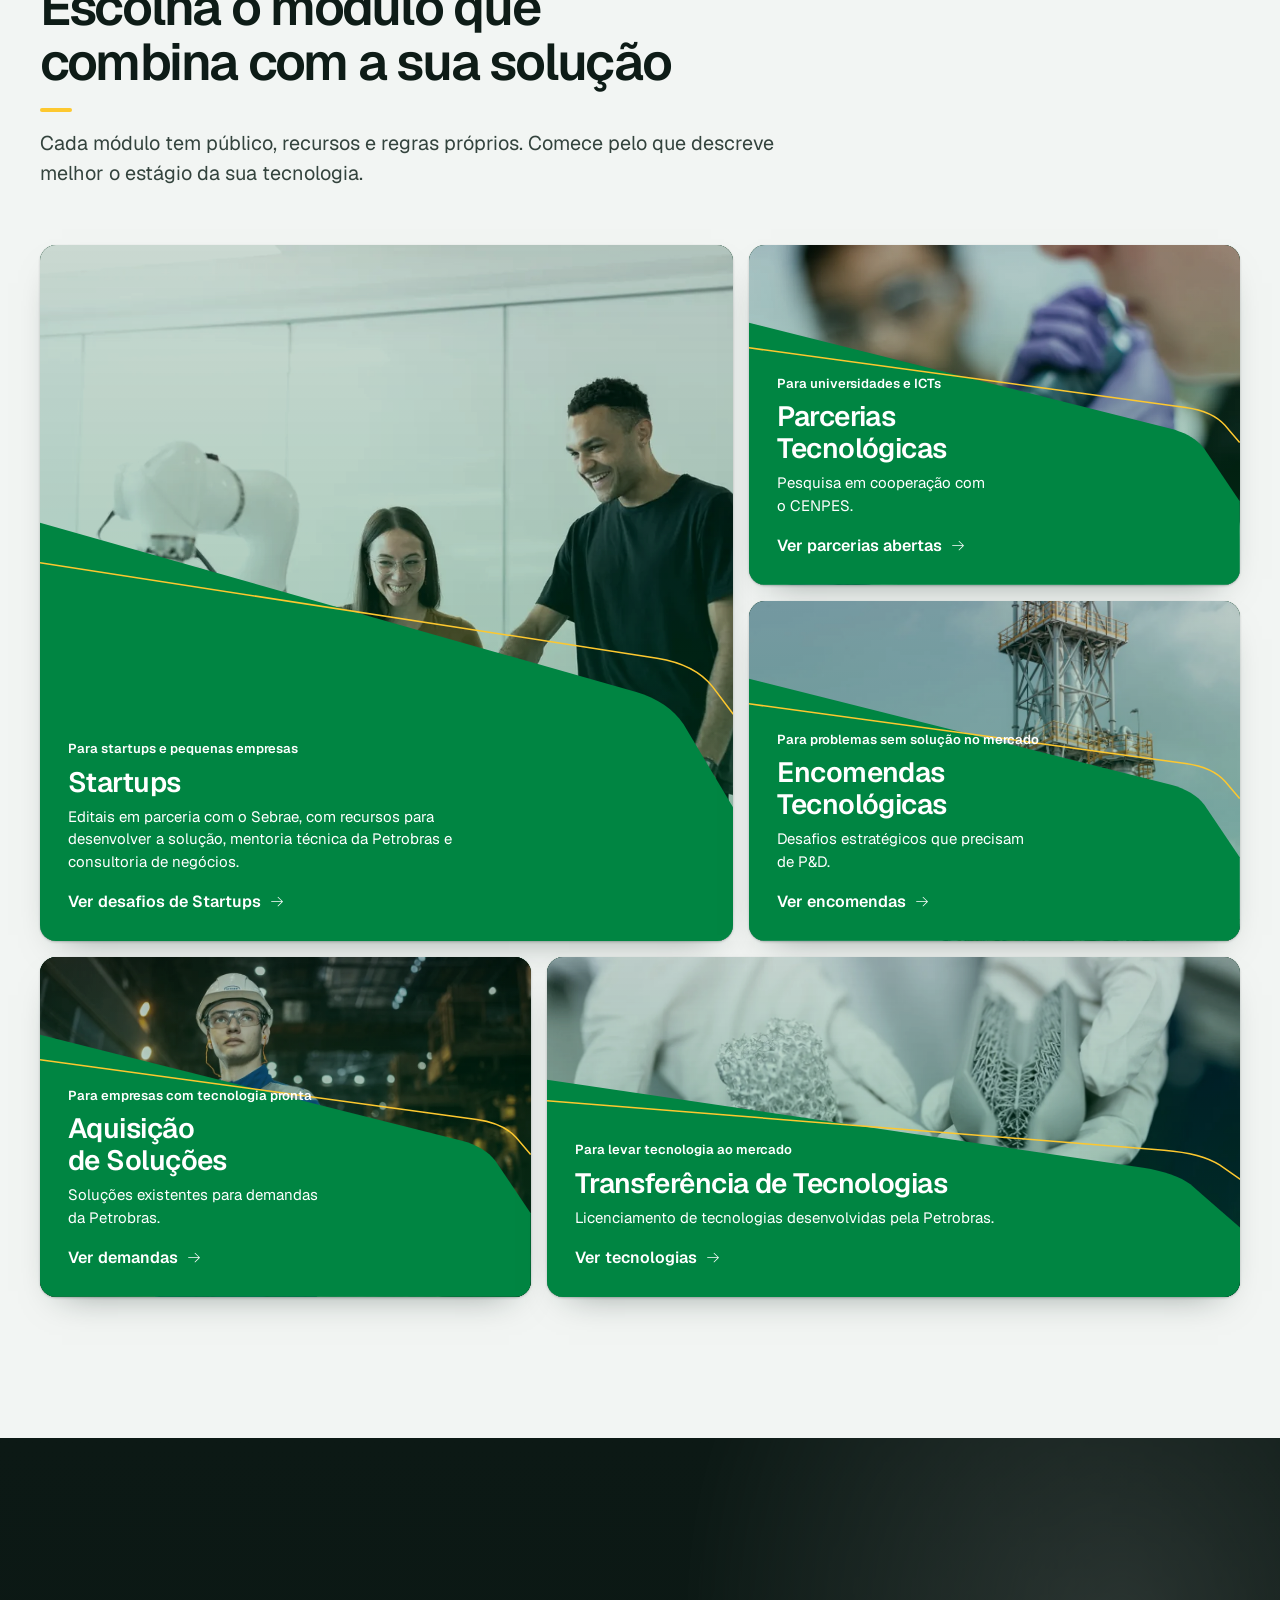
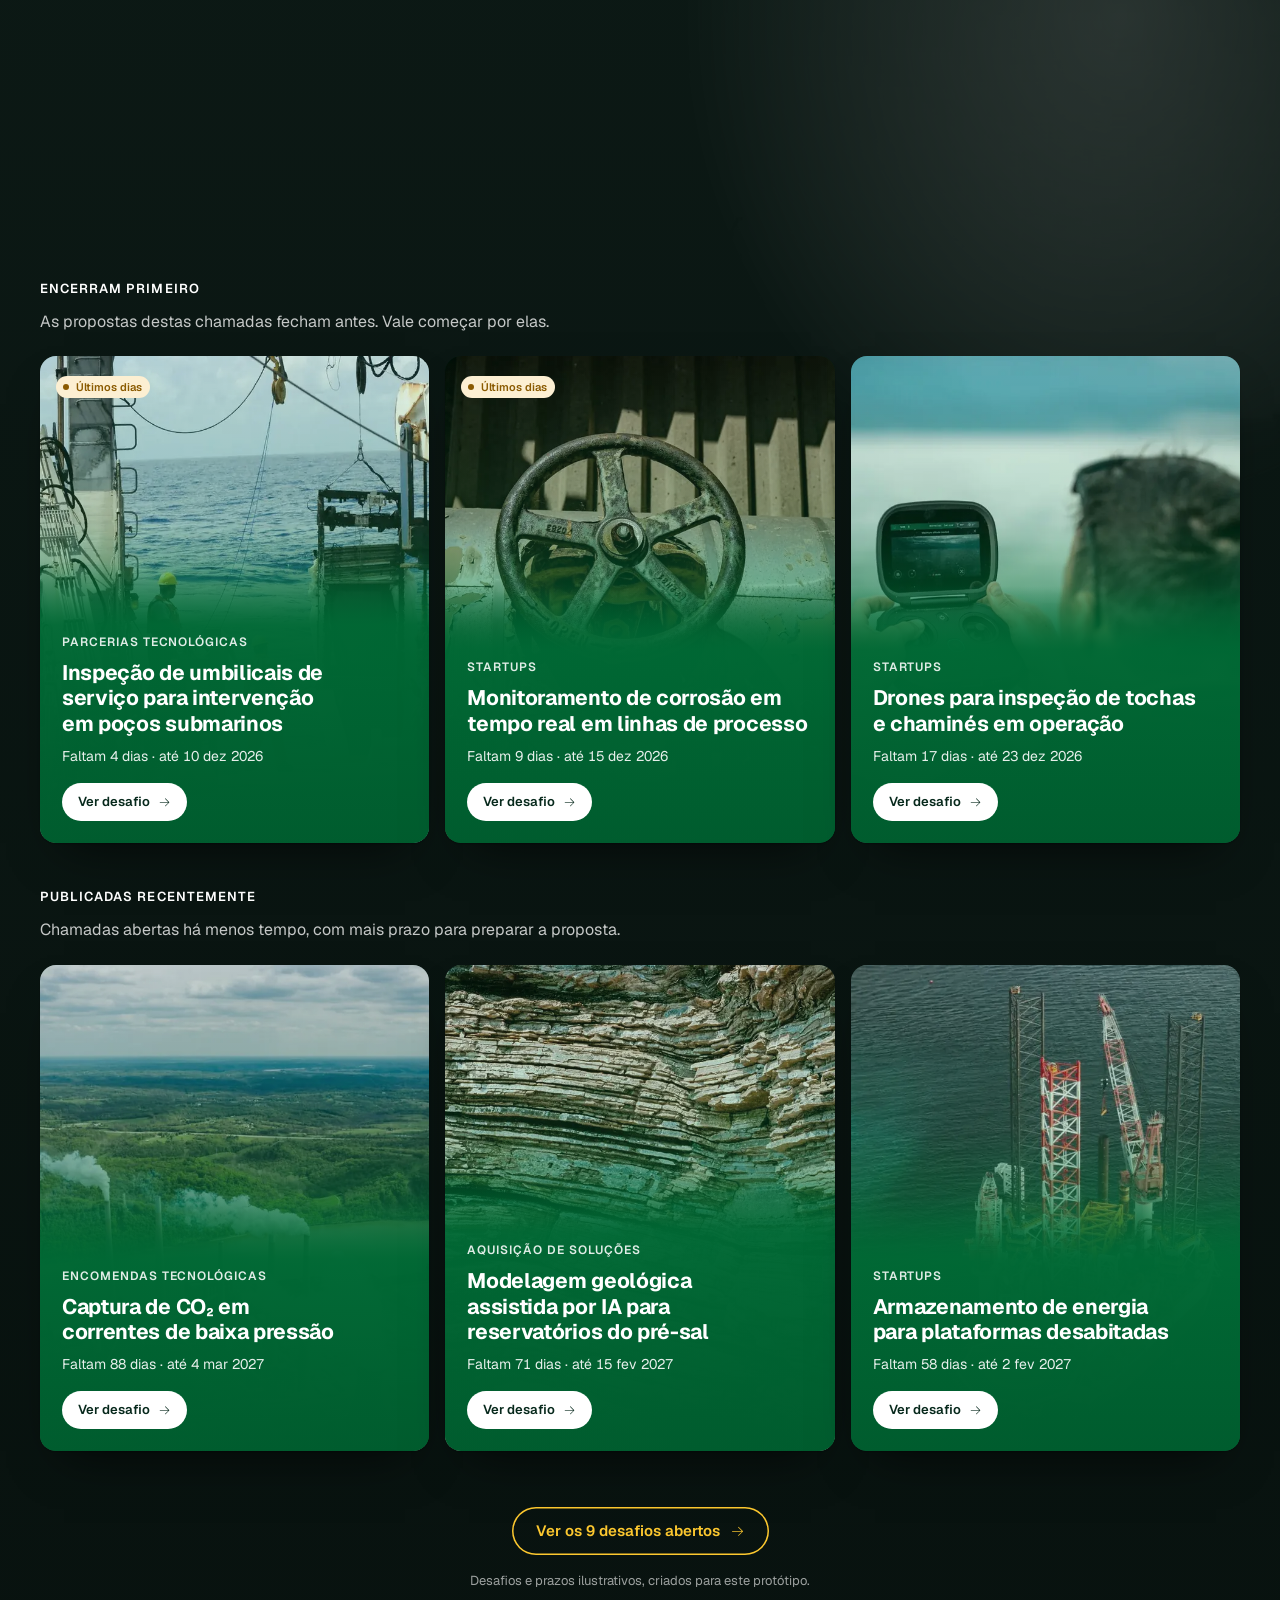
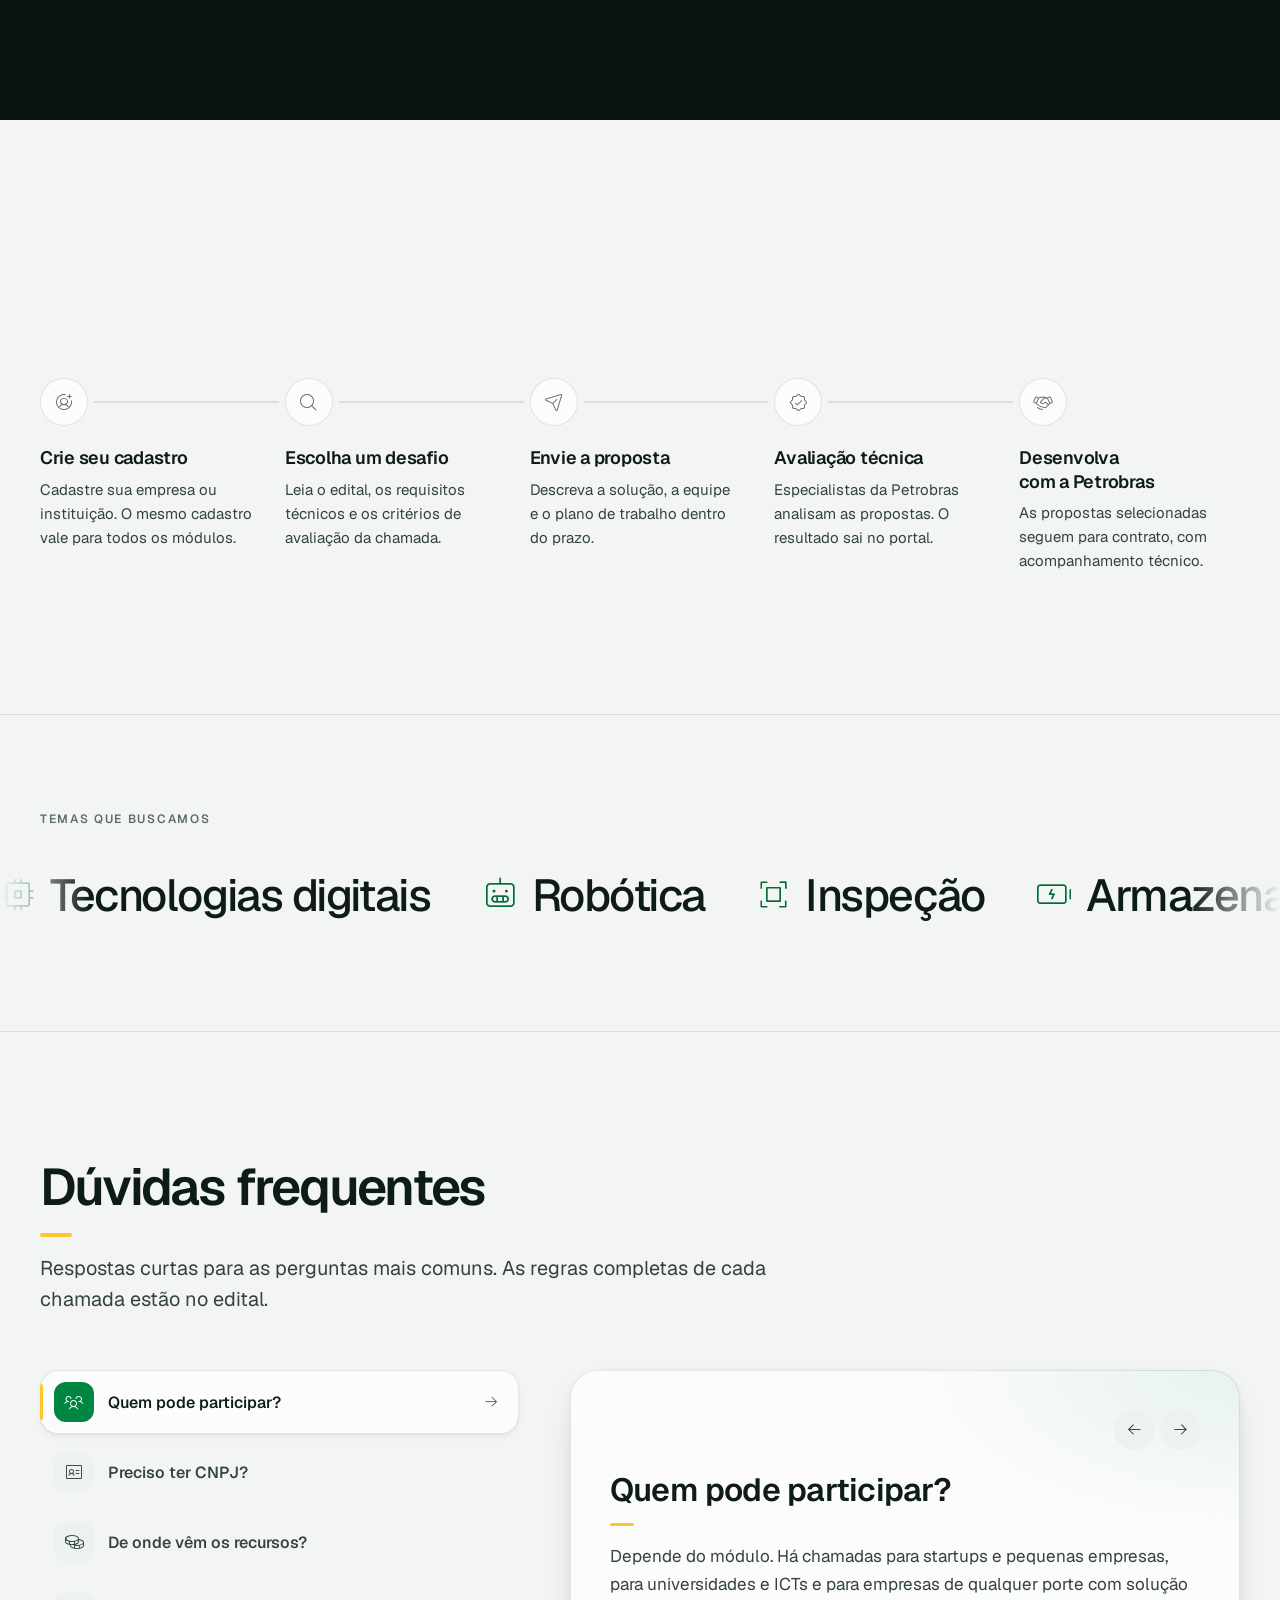
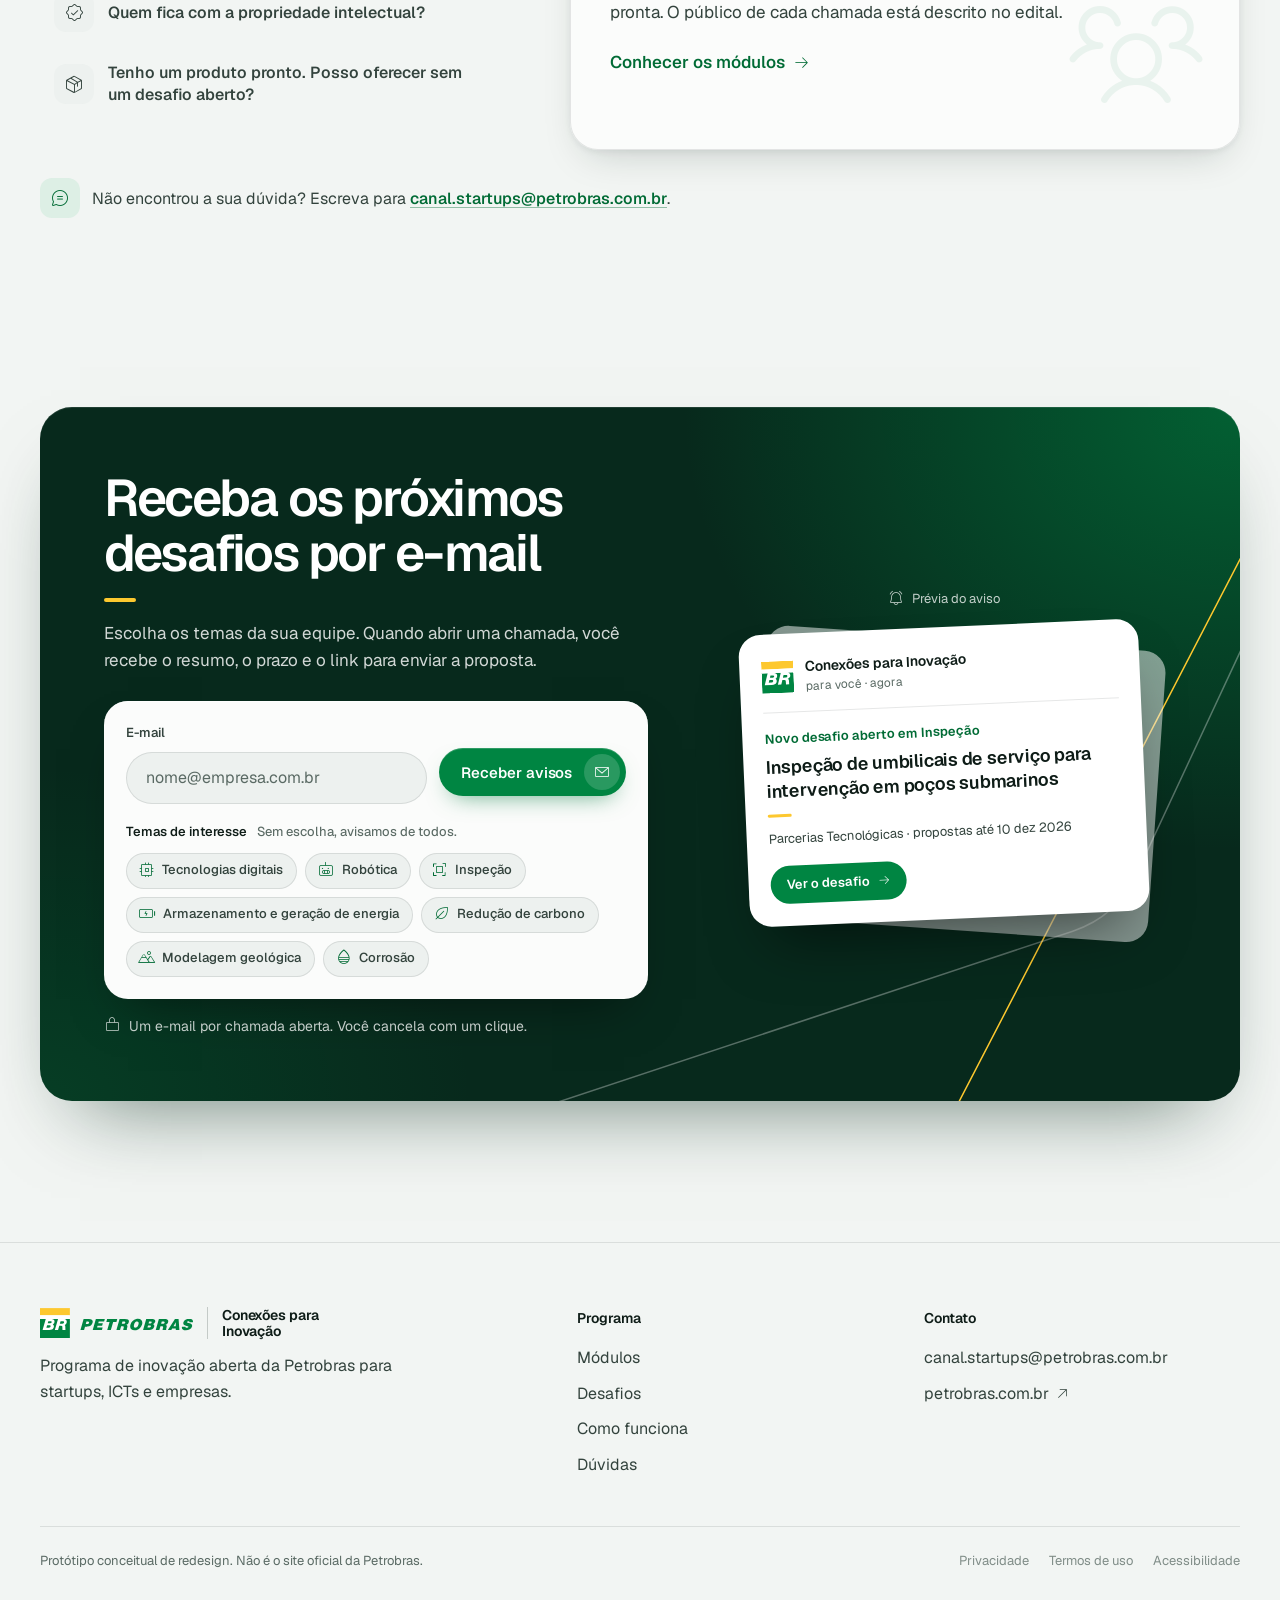
==== commit f0079c59: "Vitrine de desafios no estilo Petrobras e dúvidas sem numeração - Desafios da home em seção escura, " ====
--- a/index.html
+++ b/index.html
@@ -230,11 +230,15 @@
     </section>
 
     <!-- Desafios abertos -->
-    <section class="section section--flush-top" id="desafios" aria-labelledby="desafios-title">
+    <section class="showcase" id="desafios" aria-labelledby="desafios-title">
+      <div class="showcase__bg" aria-hidden="true"></div>
       <div class="container">
-        <header class="section-head reveal">
+        <header class="showcase__head reveal">
           <h2 class="title-xl" id="desafios-title">Desafios com inscrições abertas</h2>
-          <p class="lead">Leia o desafio, confira o prazo e envie a sua proposta pelo portal.</p>
+          <div class="showcase__intro">
+            <p>Cada desafio é um problema real das nossas operações, da exploração e produção ao refino. Leia o desafio, confira o prazo e envie a sua proposta pelo portal.</p>
+            <p data-home-summary>As chamadas encerradas ficam na <a href="desafios.html?status=todos">lista completa de desafios</a>.</p>
+          </div>
         </header>
 
         <div class="filters reveal">
@@ -253,11 +257,11 @@
           </div>
         </div>
 
-        <div class="board" data-home-list aria-live="polite"></div>
-
-        <div class="section-foot">
-          <p class="small">Desafios e prazos ilustrativos, criados para este protótipo.</p>
-          <a class="link-arrow" href="desafios.html" data-home-all>Ver desafios abertos <i class="ph-light ph-arrow-right" aria-hidden="true"></i></a>
+        <div class="showcase__groups" data-home-list aria-live="polite"></div>
+
+        <div class="showcase__foot">
+          <a class="btn-outline" href="desafios.html" data-home-all>Ver desafios abertos <i class="ph-light ph-arrow-right" aria-hidden="true"></i></a>
+          <p class="showcase__note">Desafios e prazos ilustrativos, criados para este protótipo.</p>
         </div>
       </div>
     </section>
@@ -339,23 +343,23 @@
         <div class="reveal" data-faq>
           <div class="faq-details">
             <details data-icon="users-three">
-              <summary><span class="faq-num" aria-hidden="true">01</span><span class="faq-q">Quem pode participar?</span><i class="ph-light ph-caret-down" aria-hidden="true"></i></summary>
+              <summary><span class="faq-q">Quem pode participar?</span><i class="ph-light ph-caret-down" aria-hidden="true"></i></summary>
               <div class="faq-details__body"><p>Depende do módulo. Há chamadas para startups e pequenas empresas, para universidades e ICTs e para empresas de qualquer porte com solução pronta. O público de cada chamada está descrito no edital.</p><p class="faq-more"><a class="link-arrow" href="#modulos">Conhecer os módulos <i class="ph-light ph-arrow-right" aria-hidden="true"></i></a></p></div>
             </details>
             <details data-icon="identification-card">
-              <summary><span class="faq-num" aria-hidden="true">02</span><span class="faq-q">Preciso ter CNPJ?</span><i class="ph-light ph-caret-down" aria-hidden="true"></i></summary>
+              <summary><span class="faq-q">Preciso ter CNPJ?</span><i class="ph-light ph-caret-down" aria-hidden="true"></i></summary>
               <div class="faq-details__body"><p>Na maioria das chamadas, sim: a proposta é enviada por uma pessoa jurídica. Pesquisadores participam por meio da sua instituição. Os requisitos exatos estão em cada edital.</p><p class="faq-more"><a class="link-arrow" href="entrar.html?aba=cadastro">Criar cadastro <i class="ph-light ph-arrow-right" aria-hidden="true"></i></a></p></div>
             </details>
             <details data-icon="coins">
-              <summary><span class="faq-num" aria-hidden="true">03</span><span class="faq-q">De onde vêm os recursos?</span><i class="ph-light ph-caret-down" aria-hidden="true"></i></summary>
+              <summary><span class="faq-q">De onde vêm os recursos?</span><i class="ph-light ph-caret-down" aria-hidden="true"></i></summary>
               <div class="faq-details__body"><p>Boa parte dos projetos é financiada com recursos da cláusula de PD&amp;I dos contratos de exploração e produção, regulada pela ANP. Valores e formas de repasse variam por edital.</p><p class="faq-more"><a class="link-arrow" href="#como-funciona">Ver da inscrição ao contrato <i class="ph-light ph-arrow-right" aria-hidden="true"></i></a></p></div>
             </details>
             <details data-icon="seal-check">
-              <summary><span class="faq-num" aria-hidden="true">04</span><span class="faq-q">Quem fica com a propriedade intelectual?</span><i class="ph-light ph-caret-down" aria-hidden="true"></i></summary>
+              <summary><span class="faq-q">Quem fica com a propriedade intelectual?</span><i class="ph-light ph-caret-down" aria-hidden="true"></i></summary>
               <div class="faq-details__body"><p>As regras de propriedade intelectual variam por módulo e estão descritas em cada edital. Leia essa seção com atenção antes de enviar a proposta.</p><p class="faq-more"><a class="link-arrow" href="desafios.html">Ver desafios abertos <i class="ph-light ph-arrow-right" aria-hidden="true"></i></a></p></div>
             </details>
             <details data-icon="package">
-              <summary><span class="faq-num" aria-hidden="true">05</span><span class="faq-q">Tenho um produto pronto. Posso oferecer sem um desafio aberto?</span><i class="ph-light ph-caret-down" aria-hidden="true"></i></summary>
+              <summary><span class="faq-q">Tenho um produto pronto. Posso oferecer sem um desafio aberto?</span><i class="ph-light ph-caret-down" aria-hidden="true"></i></summary>
               <div class="faq-details__body"><p>Ofertas espontâneas de produtos, sem relação com uma chamada e sem desenvolvimento tecnológico, não entram no programa. Para esses casos, escreva para <a class="text-link" href="mailto:canal.startups@petrobras.com.br">canal.startups@petrobras.com.br</a>.</p><p class="faq-more"><a class="link-arrow" href="desafios.html?modulo=aquisicao">Ver chamadas de Aquisição de Soluções <i class="ph-light ph-arrow-right" aria-hidden="true"></i></a></p></div>
             </details>
           </div>
--- a/assets/css/styles.css
+++ b/assets/css/styles.css
@@ -2265,8 +2265,7 @@
   line-height: 1.25;
   color: var(--muted);
 }
-.card--prazo .countdown__num,
-.row--prazo .row__num {
+.card--prazo .countdown__num {
   color: var(--warn-ink);
 }
 
@@ -2287,8 +2286,7 @@
   transform: scaleX(var(--p, 0.5));
   transform-origin: left center;
 }
-.card--prazo .meter__bar,
-.row--prazo .meter__bar {
+.card--prazo .meter__bar {
   background: #e3a008;
 }
 .card--encerrado .meter__bar {
@@ -2304,336 +2302,357 @@
   }
 }
 
-/* ---------- Home: destaque + próximos prazos ---------- */
-.board {
-  display: grid;
-  grid-template-columns: minmax(0, 5fr) minmax(0, 7fr);
-  gap: 16px;
-}
-.board > .state {
-  grid-column: 1 / -1;
-}
-
-/* Destaque: painel verde profundo da marca, contagem grande e barra amarela */
-.feature {
+/* ---------- Home: vitrine de desafios (fundo escuro, cards de foto) ---------- */
+/* Inspirada nos cards de tecnologia do petrobras.com.br: título à esquerda e texto à direita,
+   grupos com rótulo em caixa alta, fotos com degradê verde e botão branco. */
+.showcase {
   position: relative;
   isolation: isolate;
   overflow: hidden;
-  display: flex;
-  flex-direction: column;
-  gap: 16px;
-  min-height: 500px;
-  padding: clamp(24px, 3vw, 34px);
-  border-radius: var(--r-shell);
+  padding-block: clamp(72px, 9vw, 128px) clamp(80px, 10vw, 136px);
   color: #ffffff;
-  background:
-    radial-gradient(110% 80% at 100% 0%, rgb(0 133 66 / 0.62) 0%, rgb(0 133 66 / 0) 62%),
-    radial-gradient(90% 70% at 0% 100%, rgb(0 133 66 / 0.22) 0%, rgb(0 133 66 / 0) 60%),
-    var(--deep);
-  box-shadow:
-    inset 0 1px 0 rgb(255 255 255 / 0.12),
-    0 30px 60px -30px hsl(150 70% 10% / 0.7);
+  background: linear-gradient(180deg, #0c1915 0%, #08120f 100%);
   --focus: #ffffff;
-  transition: transform 420ms var(--ease-out);
-}
-.feature.is-new {
-  animation: card-in 600ms var(--ease-out) both;
-}
-.feature__top {
-  display: flex;
-  align-items: center;
-  justify-content: space-between;
-  gap: 12px;
-}
-.feature__module {
-  display: inline-flex;
-  align-items: center;
-  gap: 10px;
-  font-size: 0.875rem;
-  font-weight: 560;
-}
-.feature__icon {
-  display: grid;
-  place-items: center;
-  width: 36px;
-  height: 36px;
-  border-radius: 11px;
-  background: rgb(255 255 255 / 0.12);
-  box-shadow: inset 0 0 0 1px rgb(255 255 255 / 0.16);
-  font-size: 1.2rem;
-}
-.feature .status--aberto {
-  background: rgb(255 255 255 / 0.14);
+}
+/* plataforma em cinza, bem discreta, no canto direito */
+.showcase__bg {
+  position: absolute;
+  top: 0;
+  right: 0;
+  z-index: -1;
+  width: min(62%, 980px);
+  height: min(100%, 980px);
+  background: url("../media/poster-1600.webp") 72% 40% / cover no-repeat;
+  filter: grayscale(1) contrast(1.15);
+  opacity: 0.2;
+  -webkit-mask-image: radial-gradient(75% 70% at 80% 18%, #000 0%, transparent 75%);
+  mask-image: radial-gradient(75% 70% at 80% 18%, #000 0%, transparent 75%);
+}
+.showcase__head {
+  display: grid;
+  grid-template-columns: minmax(0, 4fr) minmax(0, 7fr);
+  gap: clamp(24px, 5vw, 80px);
+  align-items: start;
+}
+.showcase__head .title-xl {
   color: #ffffff;
 }
-.feature__flag {
-  display: inline-flex;
-  align-items: center;
-  gap: 8px;
-  margin-top: 8px;
-  font-size: 0.875rem;
-  color: rgb(255 255 255 / 0.78);
-}
-.feature__flag i {
-  font-size: 1.1rem;
-}
-.feature__title {
-  font-size: clamp(1.5rem, 1.15rem + 1vw, 2rem);
-  line-height: 1.16;
-  letter-spacing: -0.025em;
-  font-weight: 600;
-  text-wrap: balance;
-}
-.feature__title::after {
+.showcase__head .title-xl::after {
   content: "";
   display: block;
   width: 32px;
   height: 4px;
-  margin-top: 16px;
+  margin-top: 18px;
   border-radius: 2px;
   background: var(--brand-yellow);
 }
-.feature__title a::after {
+.showcase__intro p {
+  max-width: 62ch;
+  font-size: 1.0625rem;
+  line-height: 1.6;
+  color: rgb(255 255 255 / 0.8);
+}
+.showcase__intro p + p {
+  margin-top: 16px;
+}
+.showcase__intro strong {
+  font-weight: 600;
+  color: #ffffff;
+}
+/* no fundo escuro, link em amarelo, como no site da Petrobras */
+.showcase__intro a {
+  color: var(--brand-yellow);
+  text-decoration: underline;
+  text-decoration-color: rgb(253 200 47 / 0.4);
+  text-underline-offset: 3px;
+}
+.showcase__intro a:hover {
+  text-decoration-color: var(--brand-yellow);
+}
+.showcase .filters {
+  margin: 48px 0 0;
+}
+.showcase .seg {
+  background: rgb(255 255 255 / 0.07);
+  box-shadow: inset 0 0 0 1px rgb(255 255 255 / 0.12);
+}
+.showcase .seg__btn {
+  color: rgb(255 255 255 / 0.8);
+}
+.showcase .seg__track .seg__btn:hover {
+  color: #ffffff;
+}
+.showcase .seg__count {
+  color: rgb(255 255 255 / 0.55);
+}
+.showcase .seg__active {
+  background: #ffffff;
+}
+.showcase .seg__active .seg__btn {
+  color: var(--deep);
+}
+.showcase .seg__active .seg__count {
+  color: rgb(7 41 28 / 0.6);
+}
+.sgroup {
+  margin-top: 44px;
+}
+.sgroup__label {
+  font-size: 0.8125rem;
+  font-weight: 600;
+  letter-spacing: 0.08em;
+  text-transform: uppercase;
+  color: #ffffff;
+}
+.sgroup__text {
+  max-width: 70ch;
+  margin-top: 10px;
+  line-height: 1.55;
+  color: rgb(255 255 255 / 0.76);
+}
+.sgrid {
+  display: grid;
+  grid-template-columns: repeat(3, minmax(0, 1fr));
+  gap: 16px;
+  margin-top: 22px;
+  list-style: none;
+}
+.showcase__groups > .state {
+  margin-top: 44px;
+}
+
+/* Card de foto: foto inteira em cima, degradê verde embaixo com título, prazo e botão */
+.pcard {
+  display: flex;
+}
+.pcard__link {
+  position: relative;
+  isolation: isolate;
+  overflow: hidden;
+  flex: 1;
+  display: flex;
+  flex-direction: column;
+  justify-content: flex-end;
+  aspect-ratio: 4 / 5;
+  padding: 22px;
+  border-radius: 16px;
+  color: #ffffff;
+  background: var(--deep);
+  box-shadow:
+    0 1px 2px rgb(0 0 0 / 0.3),
+    0 24px 48px -24px rgb(0 0 0 / 0.7);
+  transition:
+    transform 420ms var(--ease-out),
+    box-shadow 300ms ease;
+}
+.pcard__img {
+  position: absolute;
+  inset: 0;
+  z-index: -2;
+  width: 100%;
+  height: 100%;
+  object-fit: cover;
+  filter: saturate(0.85);
+  transition: transform 1200ms var(--ease-out);
+}
+/* verde da marca: leve no alto, quase sólido atrás do texto */
+.pcard__link::before {
   content: "";
   position: absolute;
   inset: 0;
-  z-index: 0;
-  border-radius: inherit;
-}
-.feature__title a:focus-visible {
-  outline: none;
-}
-.feature:has(.feature__title a:focus-visible) {
-  outline: 2px solid var(--accent);
-  outline-offset: 3px;
-}
-.feature__summary {
+  z-index: -1;
+  background: linear-gradient(
+    180deg,
+    rgb(0 133 66 / 0.1) 0%,
+    rgb(0 133 66 / 0.22) 34%,
+    rgb(0 112 56 / 0.86) 62%,
+    rgb(0 96 48 / 0.97) 100%
+  );
+}
+.pcard__flag {
+  position: absolute;
+  top: 16px;
+  left: 16px;
+}
+.pcard__body {
+  position: relative;
+  display: grid;
+  gap: 8px;
+}
+/* verde firme atrás do texto, preso ao bloco: a leitura não depende da altura do card */
+.pcard__body::before {
+  content: "";
+  position: absolute;
+  inset: -72px -22px -22px;
+  z-index: -1;
+  background: linear-gradient(180deg, rgb(0 104 52 / 0) 0, rgb(0 104 52 / 0.9) 64px, rgb(0 92 46 / 0.97) 100%);
+}
+.pcard--more .pcard__body::before {
+  display: none;
+}
+.pcard__module {
+  font-size: 0.75rem;
+  font-weight: 600;
+  letter-spacing: 0.08em;
+  text-transform: uppercase;
+  color: rgb(255 255 255 / 0.88);
+}
+.pcard__title {
   display: -webkit-box;
   -webkit-box-orient: vertical;
   -webkit-line-clamp: 3;
   overflow: hidden;
-  max-width: 46ch;
-  line-height: 1.55;
-  color: rgb(255 255 255 / 0.8);
-}
-.feature__tags {
-  display: flex;
-  flex-wrap: wrap;
-  gap: 6px;
-}
-.feature .tag {
+  font-size: clamp(1.125rem, 1rem + 0.4vw, 1.3125rem);
+  font-weight: 700;
+  line-height: 1.22;
+  letter-spacing: -0.015em;
+  text-wrap: balance;
+}
+.pcard__meta {
+  font-size: 0.875rem;
+  color: rgb(255 255 255 / 0.9);
+  font-variant-numeric: tabular-nums;
+}
+.pcard__btn {
+  justify-self: start;
+  display: inline-flex;
+  align-items: center;
+  gap: 8px;
+  height: 38px;
+  margin-top: 8px;
+  padding: 0 16px;
+  border-radius: var(--r-pill);
+  background: #ffffff;
+  color: var(--deep);
+  font-size: 0.8125rem;
+  font-weight: 600;
+  transition: background-color 200ms ease;
+}
+.pcard__btn i {
+  transition: transform 260ms var(--ease-out);
+}
+.pcard__link:focus-visible {
+  outline: 2px solid #ffffff;
+  outline-offset: 3px;
+}
+.pcard.is-new {
+  animation: card-in 560ms var(--ease-out) both;
+  animation-delay: calc(var(--i, 0) * 60ms);
+}
+@media (hover: hover) and (pointer: fine) {
+  .pcard__link:hover {
+    transform: translateY(-4px);
+    box-shadow:
+      0 1px 2px rgb(0 0 0 / 0.3),
+      0 32px 56px -24px rgb(0 0 0 / 0.8);
+  }
+  .pcard__link:hover .pcard__img {
+    transform: scale(1.05);
+  }
+  .pcard__link:hover .pcard__btn {
+    background: var(--accent-soft);
+  }
+  .pcard__link:hover .pcard__btn i {
+    transform: translateX(3px);
+  }
+}
+/* atalho para a lista quando o grupo tem menos de 3 desafios */
+.pcard--more .pcard__link {
+  justify-content: space-between;
+  background: rgb(255 255 255 / 0.04);
+  box-shadow: inset 0 0 0 1px rgb(255 255 255 / 0.16);
+}
+.pcard--more .pcard__link::before {
+  display: none;
+}
+.pcard__more-icon {
+  display: grid;
+  place-items: center;
+  width: 48px;
+  height: 48px;
+  border-radius: 14px;
   background: rgb(255 255 255 / 0.1);
-  color: rgb(255 255 255 / 0.88);
-}
-.feature__foot {
-  display: grid;
-  gap: 14px;
-  margin-top: auto;
-  padding-top: 8px;
-}
-.countdown--lg {
-  gap: 14px;
-}
-.countdown--lg .countdown__num {
-  font-size: clamp(3rem, 2.4rem + 2vw, 4.25rem);
-  color: #ffffff;
-}
-.countdown--lg .countdown__unit {
+  font-size: 1.5rem;
+}
+.pcard--skeleton {
+  aspect-ratio: 4 / 5;
+}
+.pcard--skeleton .skel {
+  flex: 1;
+  border-radius: 16px;
+}
+.skel--label {
+  display: block;
+  width: 180px;
+  height: 14px;
+}
+.sgroup .skel--text-2 {
+  display: block;
+  width: min(520px, 80%);
+  margin-top: 12px;
+}
+
+/* botão final com contorno amarelo, como "Descobrir mais inovações" */
+.showcase__foot {
+  display: grid;
+  justify-items: center;
+  gap: 16px;
+  margin-top: 56px;
+  text-align: center;
+}
+.btn-outline {
+  display: inline-flex;
+  align-items: center;
+  gap: 10px;
+  min-height: 48px;
+  padding: 0 24px;
+  border-radius: var(--r-pill);
+  box-shadow: inset 0 0 0 1.5px var(--brand-yellow);
+  color: var(--brand-yellow);
   font-size: 0.9375rem;
-  color: rgb(255 255 255 / 0.8);
-}
-.meter--lg {
-  height: 6px;
-  border-radius: 3px;
-  background: rgb(255 255 255 / 0.16);
-}
-.meter--lg .meter__bar {
-  background: var(--brand-yellow);
-}
-.feature__actions {
-  display: flex;
-  flex-wrap: wrap;
-  align-items: center;
-  justify-content: space-between;
-  gap: 12px 16px;
-  margin-top: 4px;
-}
-.feature__date {
-  font-size: 0.9375rem;
-  color: rgb(255 255 255 / 0.8);
-}
-.feature__date time {
-  color: #ffffff;
   font-weight: 600;
-}
-/* o botão fica acima do link que cobre o card */
-.feature__cta {
-  position: relative;
-  z-index: 1;
-}
-@media (hover: hover) and (pointer: fine) {
-  .feature:hover {
-    transform: translateY(-3px);
-  }
-}
-
-/* Próximos prazos: linhas comparáveis, número à direita */
-.rows {
-  display: flex;
-  flex-direction: column;
-  gap: 10px;
-  list-style: none;
-}
-.row {
-  flex: 1;
-  display: flex;
-}
-.row__link {
-  flex: 1;
-  display: grid;
-  grid-template-columns: 44px minmax(0, 1fr) 76px 36px;
-  align-items: center;
-  gap: 16px;
-  padding: 16px 18px;
-  border-radius: 20px;
-  background: var(--surface);
-  box-shadow:
-    inset 0 0 0 1px var(--line),
-    var(--shadow-sm);
   transition:
-    transform 320ms var(--ease-out),
-    box-shadow 300ms ease;
-}
-.row__icon {
-  display: grid;
-  place-items: center;
-  width: 44px;
-  height: 44px;
-  border-radius: 14px;
-  background: var(--accent-soft);
-  color: var(--accent-ink);
-  font-size: 1.35rem;
-}
-.row__main {
-  display: grid;
-  gap: 4px;
-  min-width: 0;
-}
-.row__meta {
-  display: flex;
-  flex-wrap: wrap;
-  align-items: center;
-  gap: 4px 10px;
+    background-color 200ms ease,
+    transform var(--dur-press) var(--ease-out);
+}
+.btn-outline i {
+  transition: transform 260ms var(--ease-out);
+}
+.btn-outline:hover {
+  background: rgb(253 200 47 / 0.1);
+}
+.btn-outline:hover i {
+  transform: translateX(3px);
+}
+.btn-outline:active {
+  transform: scale(0.97);
+}
+.showcase__note {
   font-size: 0.8125rem;
-  color: var(--ink-2);
-}
-.row__title {
-  display: -webkit-box;
-  -webkit-box-orient: vertical;
-  -webkit-line-clamp: 2;
-  overflow: hidden;
-  font-size: 1rem;
-  font-weight: 600;
-  line-height: 1.3;
-  letter-spacing: -0.01em;
-  color: var(--ink);
-}
-.row__date {
-  font-size: 0.8125rem;
-  color: var(--muted);
-}
-.row__time {
-  display: grid;
-  justify-items: end;
-  gap: 4px;
-  text-align: right;
-}
-.row__num {
-  font-family: var(--font-mono);
-  font-size: 1.75rem;
-  font-weight: 500;
-  line-height: 1;
-  letter-spacing: -0.04em;
-  font-variant-numeric: tabular-nums;
-  color: var(--ink);
-}
-.row__unit {
-  font-size: 0.75rem;
-  color: var(--muted);
-}
-.row__time .meter {
-  width: 64px;
-  margin-top: 4px;
-}
-.row__go {
-  display: grid;
-  place-items: center;
-  width: 36px;
-  height: 36px;
-  border-radius: var(--r-pill);
-  background: var(--surface-sunken);
-  color: var(--ink);
-  transition:
-    transform 320ms var(--ease-out),
-    background-color 200ms ease,
-    color 200ms ease;
-}
-.row.is-new {
-  animation: card-in 520ms var(--ease-out) both;
-  animation-delay: calc(80ms + var(--i, 0) * 60ms);
-}
-.row__link:focus-visible {
-  outline: 2px solid var(--focus);
-  outline-offset: 3px;
-}
-@media (hover: hover) and (pointer: fine) {
-  .row__link:hover {
-    transform: translateY(-2px);
-    box-shadow:
-      inset 0 0 0 1px var(--line-strong),
-      var(--shadow-md);
-  }
-  .row__link:hover .row__go {
-    background: var(--accent);
-    color: var(--on-accent);
-    transform: translateX(3px);
-  }
-}
-.rows--note {
-  align-self: start;
-  justify-content: center;
-  gap: 12px;
-  padding: 28px;
-  border-radius: 20px;
-  background: var(--surface);
-  box-shadow: inset 0 0 0 1px var(--line);
-  color: var(--ink-2);
+  color: rgb(255 255 255 / 0.6);
 }
 @media (max-width: 1023px) {
-  .board {
+  .showcase__head {
     grid-template-columns: minmax(0, 1fr);
   }
-  .feature {
-    min-height: 0;
+  .sgrid {
+    grid-template-columns: repeat(2, minmax(0, 1fr));
   }
 }
 @media (max-width: 639px) {
-  .row__link {
-    grid-template-columns: 40px minmax(0, 1fr) 56px;
-    gap: 12px;
-    padding: 14px;
-  }
-  .row__icon {
-    width: 40px;
-    height: 40px;
-    border-radius: 12px;
-    font-size: 1.2rem;
-  }
-  .row__go {
-    display: none;
-  }
-  .row__time .meter {
-    width: 48px;
+  .sgrid {
+    grid-template-columns: minmax(0, 1fr);
+  }
+  .pcard__link,
+  .pcard--skeleton {
+    aspect-ratio: 4 / 3.4;
+  }
+  .pcard__link {
+    padding: 18px;
+  }
+  .showcase__bg {
+    width: 100%;
+    opacity: 0.14;
   }
 }
 
@@ -2675,9 +2694,7 @@
 .skel--icon { width: 44px; height: 44px; border-radius: 14px; }
 .skel--dark { background: rgb(255 255 255 / 0.1); }
 .skel--dark::after { background: linear-gradient(90deg, transparent, rgb(255 255 255 / 0.12), transparent); }
-.feature--skeleton .skel--foot { height: 72px; margin-top: auto; }
-.row--skeleton .row__link { box-shadow: inset 0 0 0 1px var(--line); }
-.row--skeleton .row__main { gap: 10px; }
+
 
 /* Estados vazio e erro */
 .state {
@@ -2879,7 +2896,7 @@
 .faq__q {
   position: relative;
   display: grid;
-  grid-template-columns: auto 40px minmax(0, 1fr) 20px;
+  grid-template-columns: 40px minmax(0, 1fr) 20px;
   align-items: center;
   gap: 14px;
   width: 100%;
@@ -2895,12 +2912,6 @@
     color 200ms ease,
     box-shadow 200ms ease;
 }
-.faq__num {
-  font-family: var(--font-mono);
-  font-size: 0.8125rem;
-  font-weight: 500;
-  color: var(--muted);
-}
 .faq__qicon {
   display: grid;
   place-items: center;
@@ -2944,9 +2955,6 @@
   border-radius: 2px;
   background: var(--brand-yellow);
 }
-.faq__q[aria-selected="true"] .faq__num {
-  color: var(--accent-ink);
-}
 .faq__q[aria-selected="true"] .faq__qicon {
   background: var(--accent);
   color: var(--on-accent);
@@ -2978,13 +2986,8 @@
 .faq__bar {
   display: flex;
   align-items: center;
-  justify-content: space-between;
+  justify-content: flex-end;
   gap: 16px;
-}
-.faq__count {
-  font-family: var(--font-mono);
-  font-size: 0.8125rem;
-  color: var(--muted);
 }
 .faq__nav {
   display: flex;
@@ -3095,10 +3098,10 @@
 }
 .faq-details summary {
   display: grid;
-  grid-template-columns: auto minmax(0, 1fr) 20px;
+  grid-template-columns: minmax(0, 1fr) 20px;
   align-items: center;
   gap: 14px;
-  padding: 18px 18px 18px 16px;
+  padding: 18px 18px 18px 20px;
   font-weight: 560;
   cursor: pointer;
   list-style: none;
@@ -3106,12 +3109,6 @@
 .faq-details summary::-webkit-details-marker {
   display: none;
 }
-.faq-num {
-  font-family: var(--font-mono);
-  font-size: 0.8125rem;
-  font-weight: 500;
-  color: var(--accent-ink);
-}
 .faq-details summary i {
   transition: transform 260ms var(--ease-out);
 }
@@ -3119,7 +3116,7 @@
   transform: rotate(180deg);
 }
 .faq-details .faq-details__body {
-  padding: 0 18px 20px 48px;
+  padding: 0 20px 20px;
   color: var(--ink-2);
 }
 .faq-details .faq-more {
@@ -4525,8 +4522,7 @@
     transition: opacity 300ms ease;
   }
   .card.is-new,
-  .feature.is-new,
-  .row.is-new,
+  .pcard.is-new,
   .faq__answer,
   .cta__success,
   .auth-success {
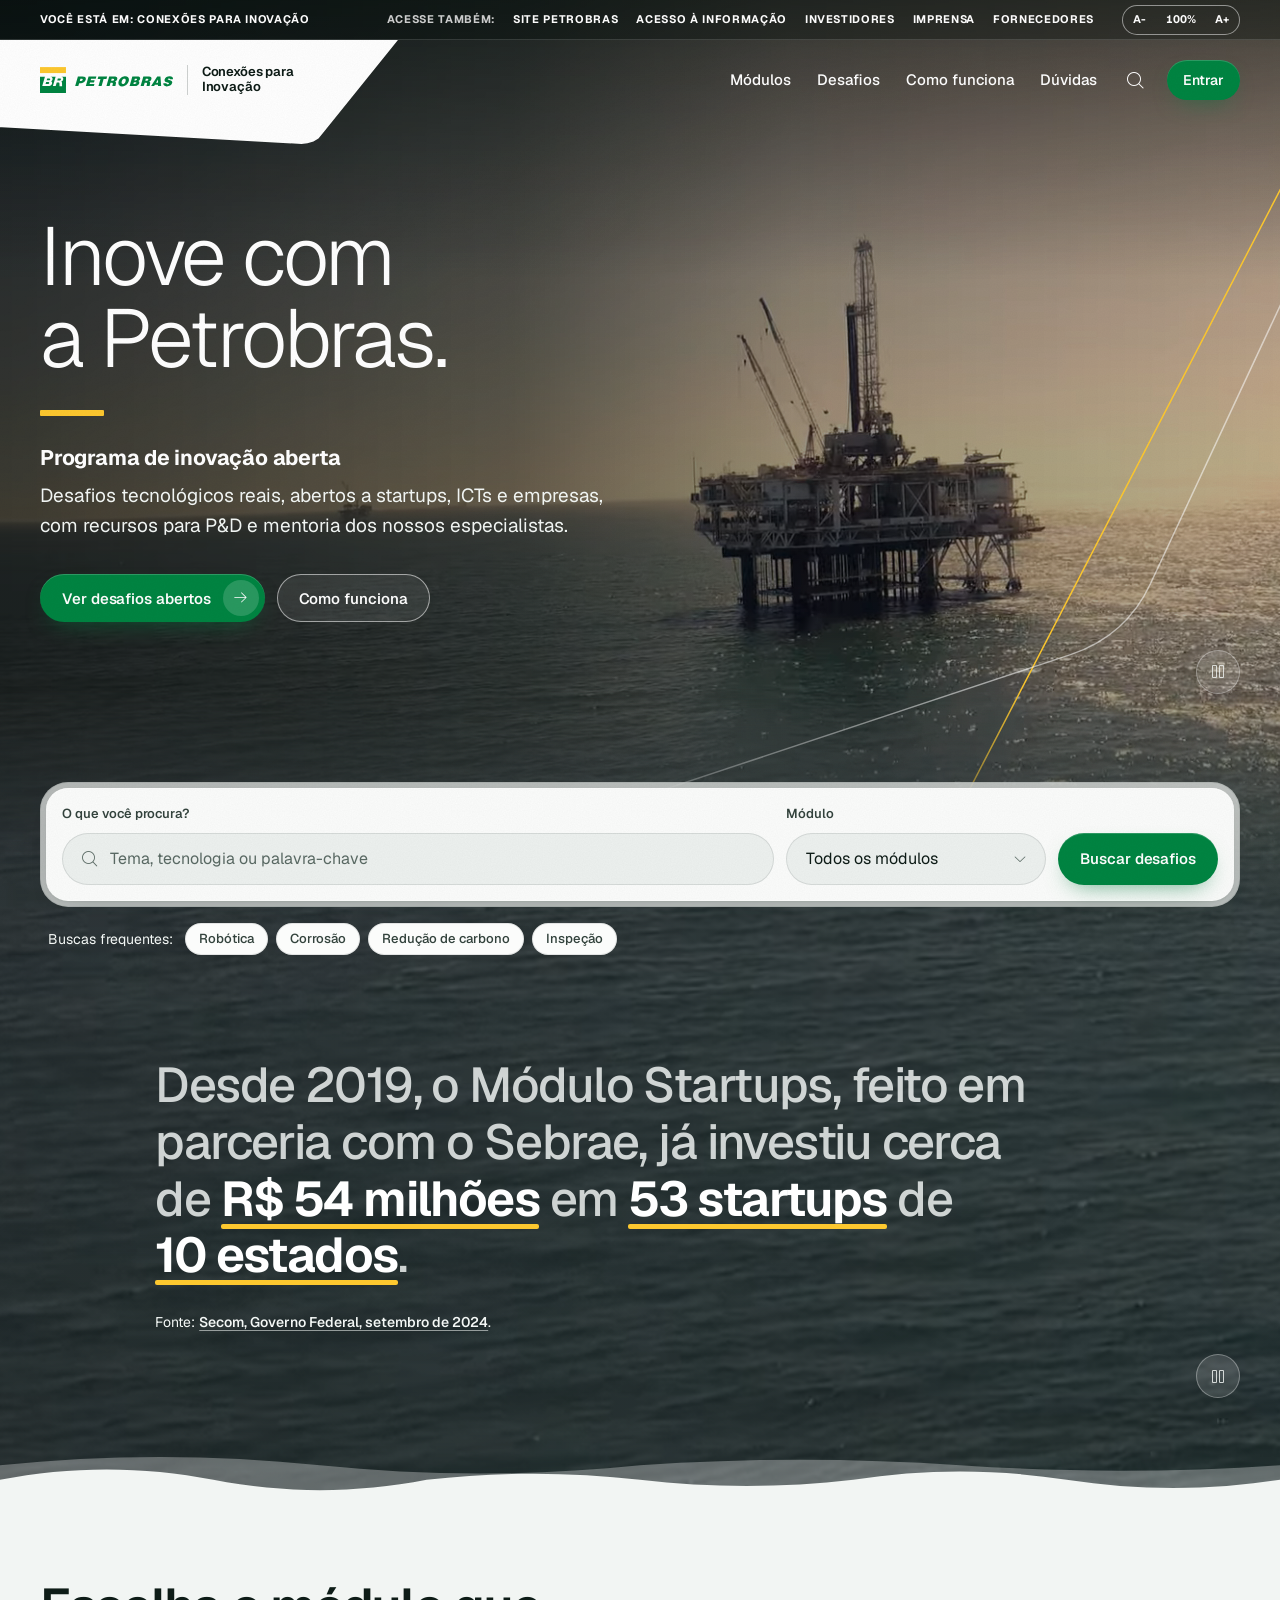
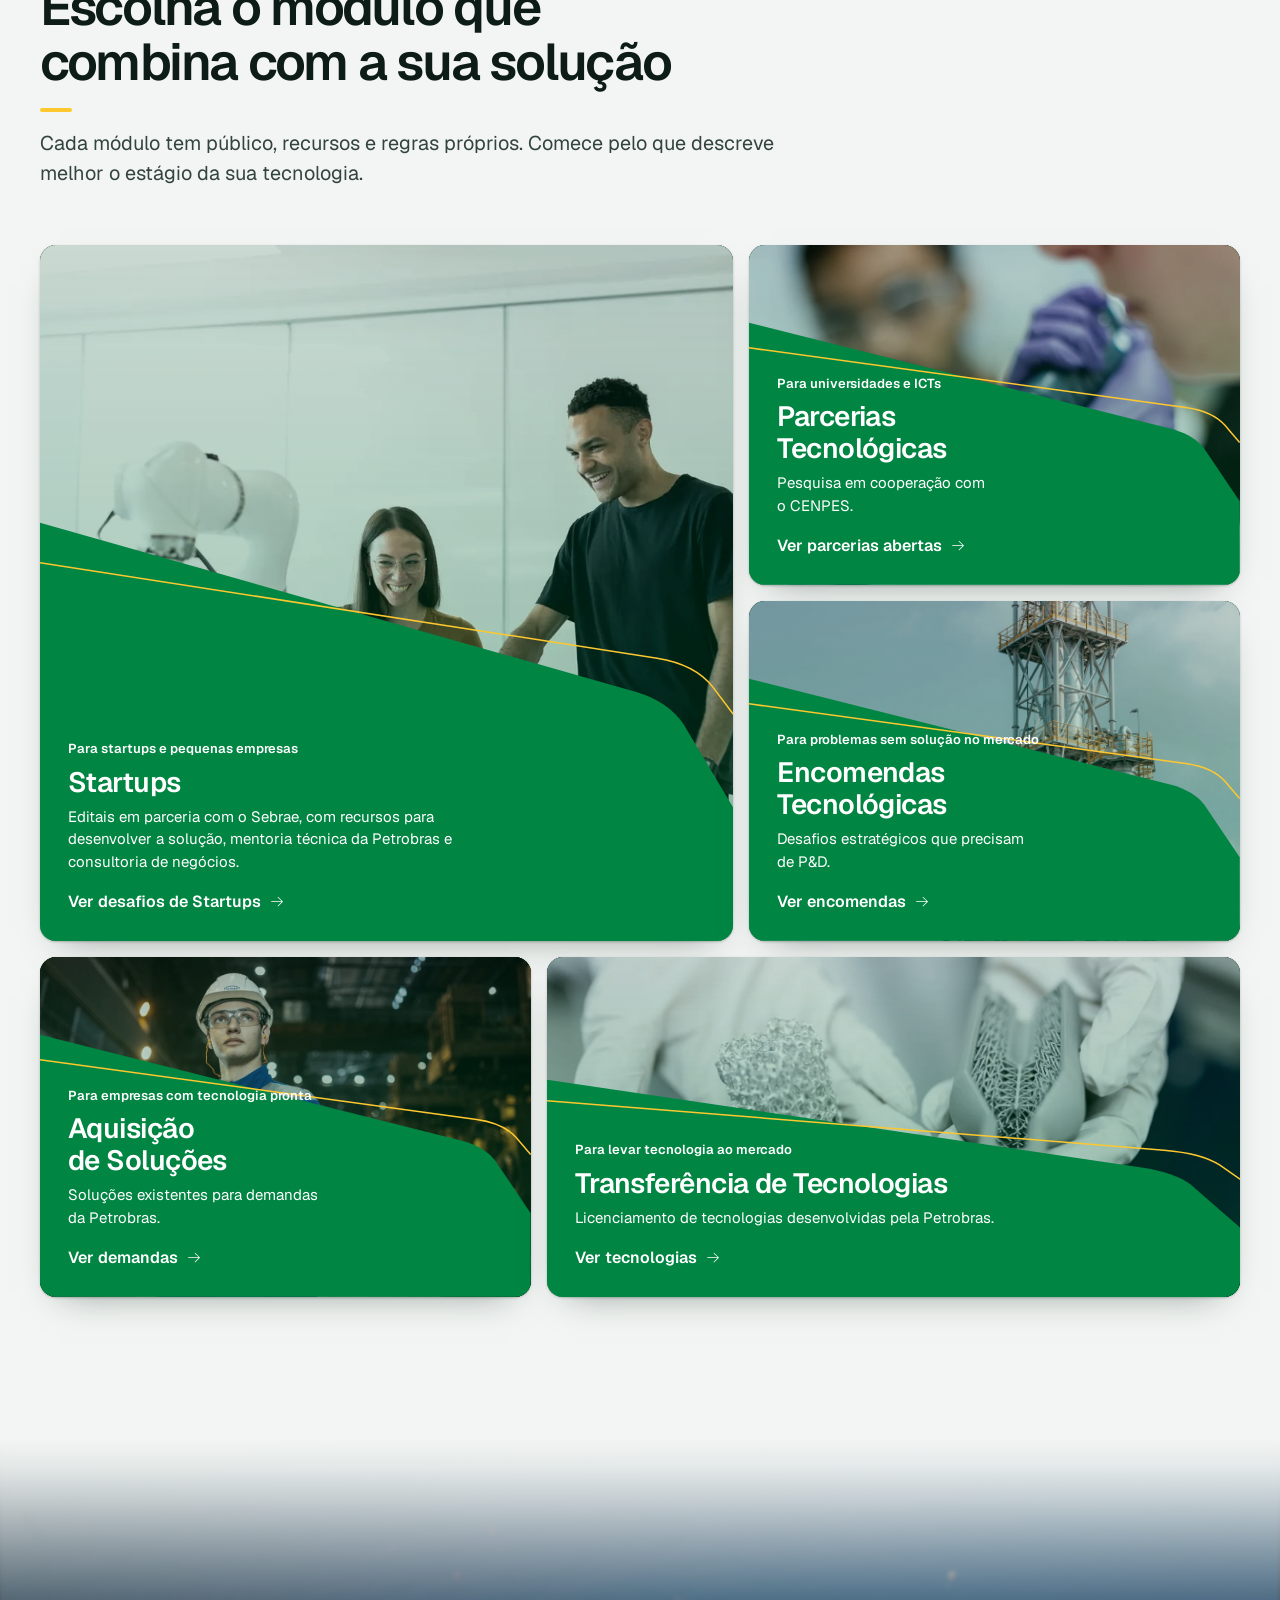
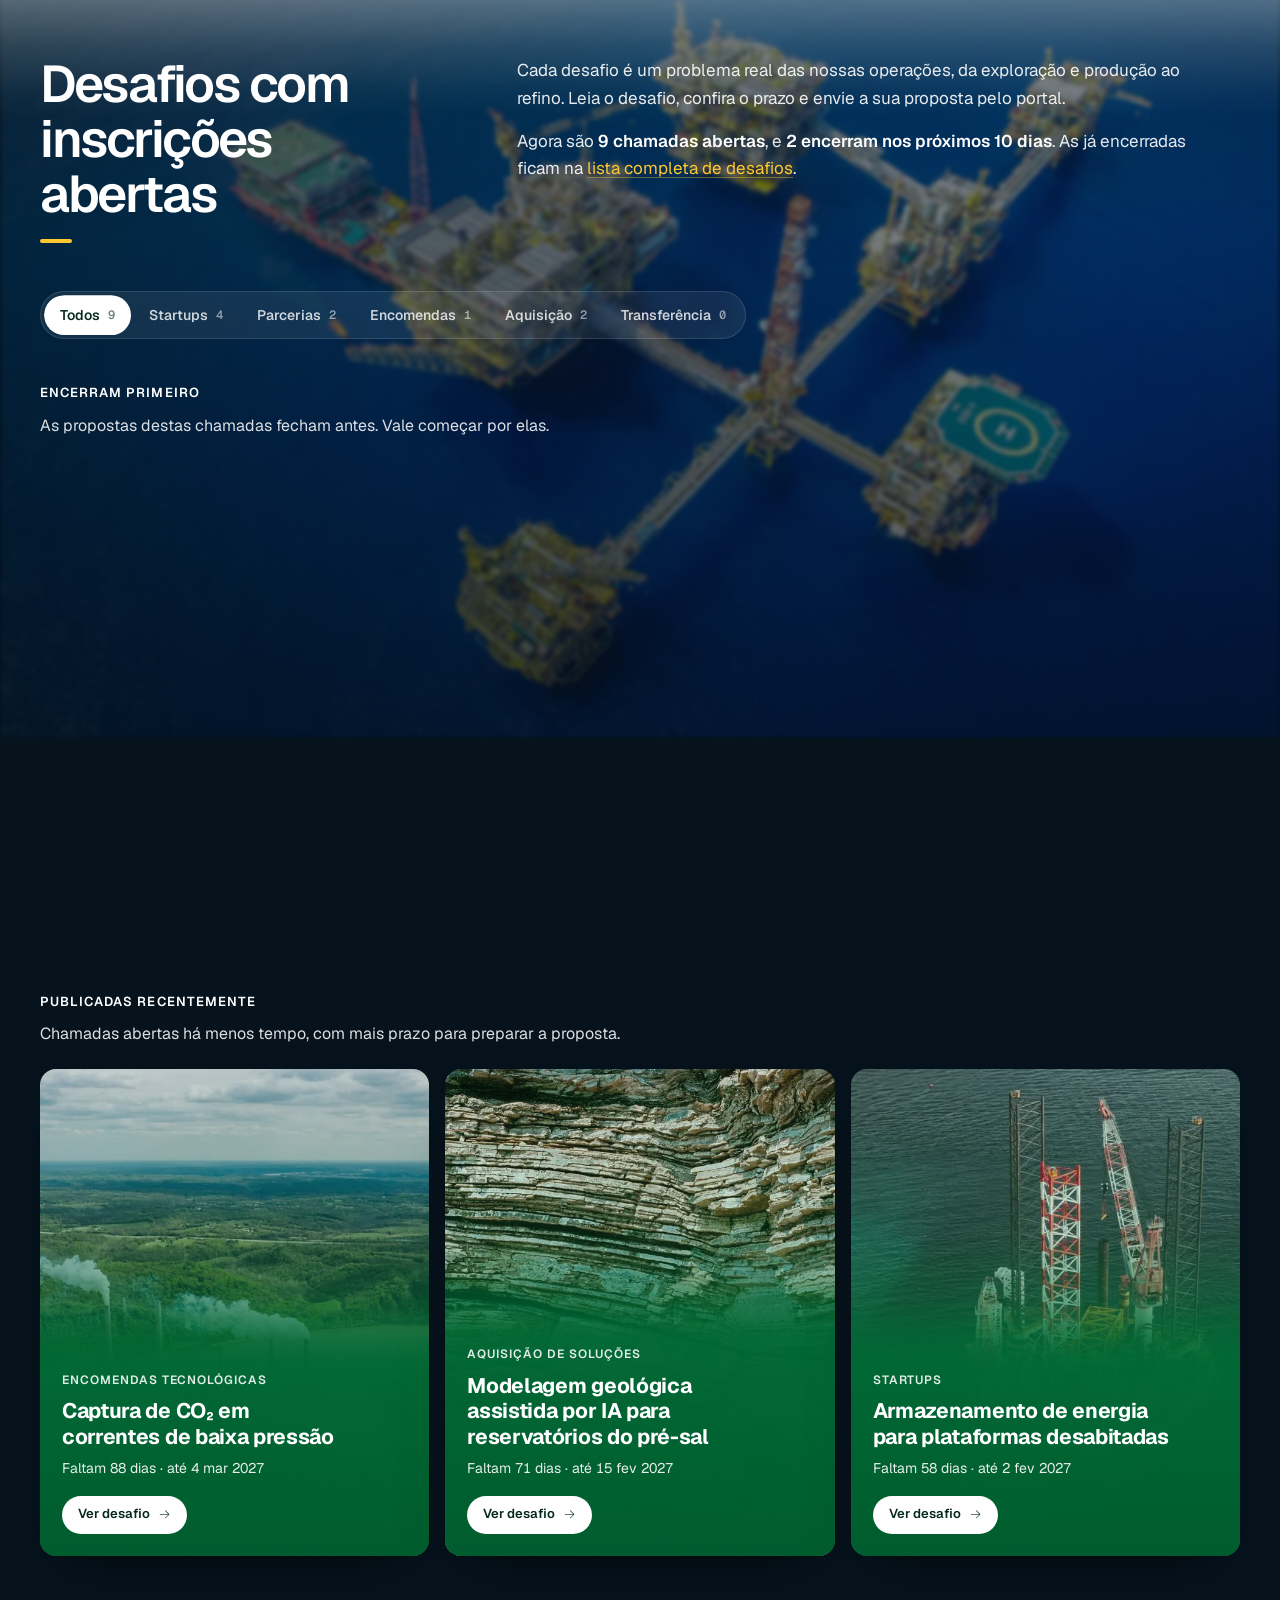
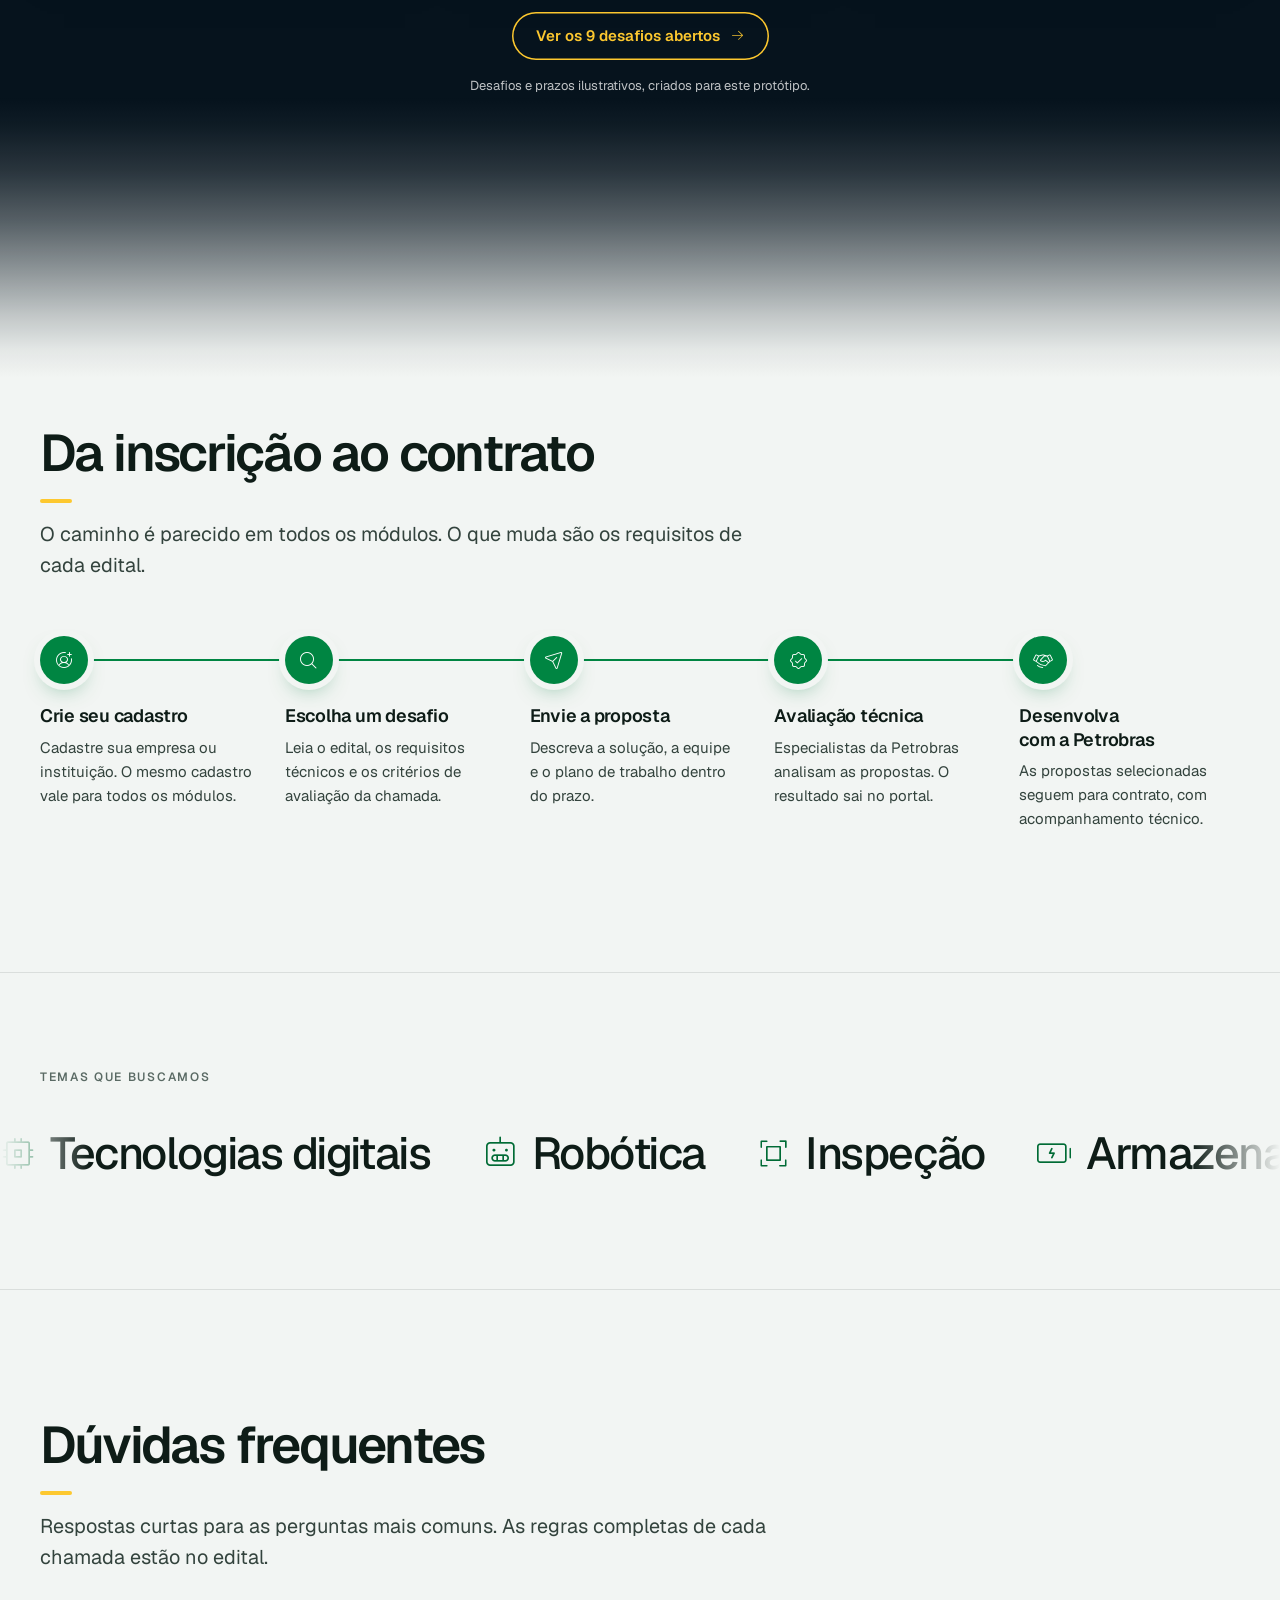
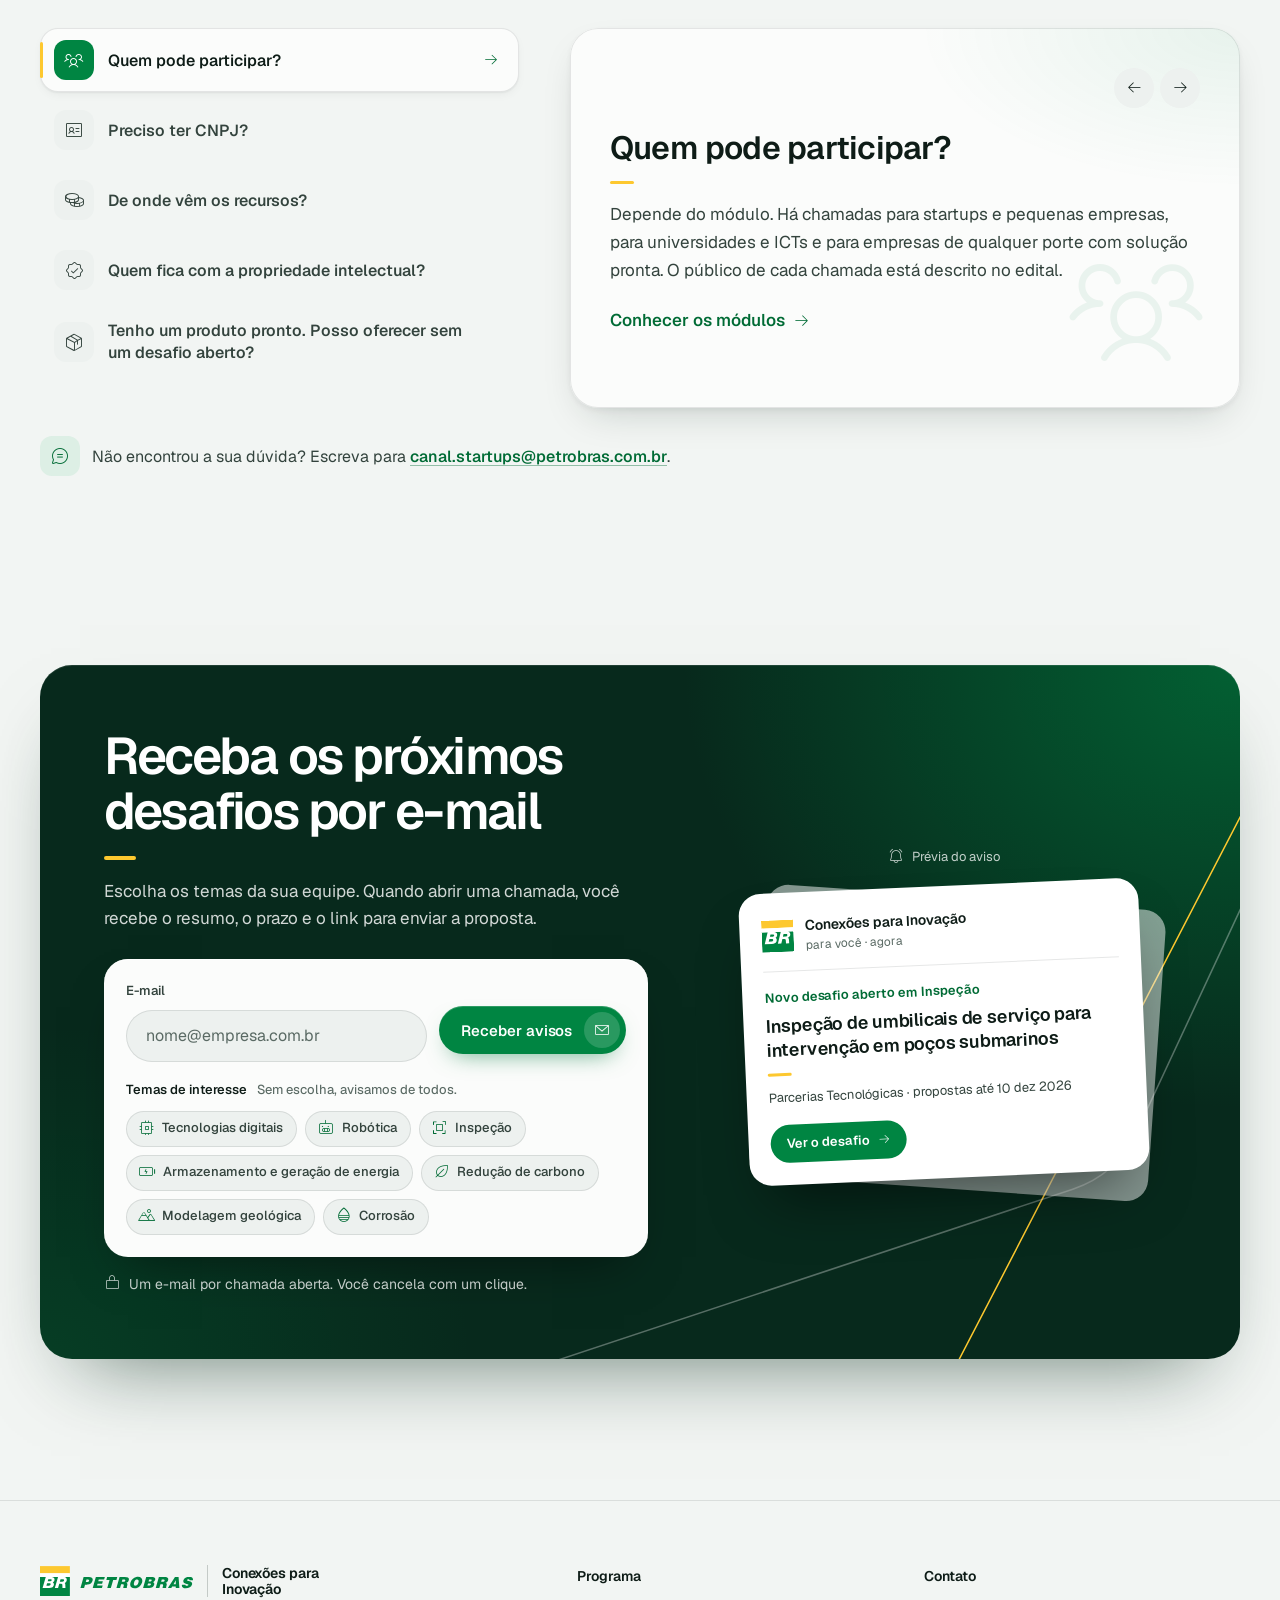
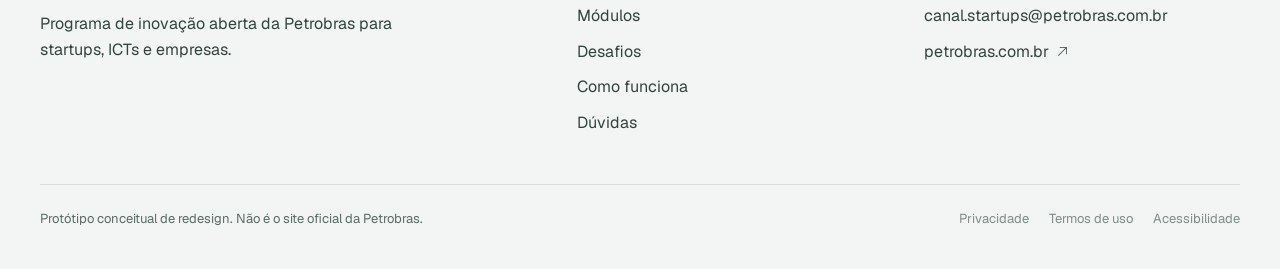
==== commit 74d6b72a: "Vitrine de desafios com transição suave e foto de fundo fixa - Entrada e saída em degradês longos e " ====
--- a/index.html
+++ b/index.html
@@ -231,7 +231,13 @@
 
     <!-- Desafios abertos -->
     <section class="showcase" id="desafios" aria-labelledby="desafios-title">
-      <div class="showcase__bg" aria-hidden="true"></div>
+      <!-- foto fixa no fundo enquanto o conteúdo da seção rola por cima -->
+      <div class="showcase__bg" aria-hidden="true">
+        <div class="showcase__sticky">
+          <img class="showcase__photo" src="assets/media/vitrine-1920.webp" srcset="assets/media/vitrine-1080.webp 1080w, assets/media/vitrine-1920.webp 1920w" sizes="100vw" alt="" width="1920" height="1280" loading="lazy" decoding="async">
+        </div>
+      </div>
+      <div class="showcase__inner">
       <div class="container">
         <header class="showcase__head reveal">
           <h2 class="title-xl" id="desafios-title">Desafios com inscrições abertas</h2>
@@ -263,6 +269,7 @@
           <a class="btn-outline" href="desafios.html" data-home-all>Ver desafios abertos <i class="ph-light ph-arrow-right" aria-hidden="true"></i></a>
           <p class="showcase__note">Desafios e prazos ilustrativos, criados para este protótipo.</p>
         </div>
+      </div>
       </div>
     </section>
 
--- a/assets/css/styles.css
+++ b/assets/css/styles.css
@@ -2306,27 +2306,106 @@
 /* Inspirada nos cards de tecnologia do petrobras.com.br: título à esquerda e texto à direita,
    grupos com rótulo em caixa alta, fotos com degradê verde e botão branco. */
 .showcase {
+  --fade: clamp(200px, 22vw, 340px);
   position: relative;
   isolation: isolate;
-  overflow: hidden;
-  padding-block: clamp(72px, 9vw, 128px) clamp(80px, 10vw, 136px);
   color: #ffffff;
-  background: linear-gradient(180deg, #0c1915 0%, #08120f 100%);
+  background: #06131d;
+  view-timeline-name: --showcase;
   --focus: #ffffff;
 }
-/* plataforma em cinza, bem discreta, no canto direito */
+/* Foto fixa: uma camada do tamanho da seção, atrás do conteúdo, com a foto presa ao topo
+   da tela (sticky). Ela para no fim da seção, sem invadir a seção seguinte. */
 .showcase__bg {
   position: absolute;
+  inset: 0;
+  z-index: 0;
+}
+.showcase__sticky {
+  position: sticky;
   top: 0;
+  height: 100vh;
+  height: 100lvh;
+  overflow: hidden;
+}
+/* vista aérea do mar com a plataforma: levemente desfocada, para os cards ficarem em primeiro plano */
+.showcase__photo {
+  width: 100%;
+  height: 100%;
+  object-fit: cover;
+  object-position: 55% 50%;
+  transform-origin: 50% 50%;
+  filter: blur(2px) saturate(1.08);
+}
+/* véu azul-escuro para leitura: mais forte à esquerda (onde começam os textos) e nas bordas */
+.showcase__sticky::after {
+  content: "";
+  position: absolute;
+  inset: 0;
+  background:
+    radial-gradient(120% 85% at 60% 50%, rgb(3 14 24 / 0) 30%, rgb(3 14 24 / 0.5) 100%),
+    linear-gradient(90deg, rgb(3 14 24 / 0.5) 0%, rgb(3 14 24 / 0.2) 55%, rgb(3 14 24 / 0.1) 100%),
+    linear-gradient(180deg, rgb(3 14 24 / 0.55) 0%, rgb(3 14 24 / 0.42) 45%, rgb(3 14 24 / 0.6) 100%);
+}
+/* Entrada e saída suaves: a página clara se dissolve na foto, num degradê com curva */
+.showcase::before,
+.showcase::after {
+  content: "";
+  position: absolute;
+  left: 0;
   right: 0;
-  z-index: -1;
-  width: min(62%, 980px);
-  height: min(100%, 980px);
-  background: url("../media/poster-1600.webp") 72% 40% / cover no-repeat;
-  filter: grayscale(1) contrast(1.15);
-  opacity: 0.2;
-  -webkit-mask-image: radial-gradient(75% 70% at 80% 18%, #000 0%, transparent 75%);
-  mask-image: radial-gradient(75% 70% at 80% 18%, #000 0%, transparent 75%);
+  z-index: 1;
+  height: var(--fade);
+  pointer-events: none;
+}
+.showcase::before {
+  top: 0;
+  background: linear-gradient(
+    180deg,
+    rgb(var(--bg-rgb)) 0%,
+    rgb(var(--bg-rgb) / 0.94) 10%,
+    rgb(var(--bg-rgb) / 0.8) 22%,
+    rgb(var(--bg-rgb) / 0.58) 38%,
+    rgb(var(--bg-rgb) / 0.34) 56%,
+    rgb(var(--bg-rgb) / 0.15) 74%,
+    rgb(var(--bg-rgb) / 0.04) 90%,
+    rgb(var(--bg-rgb) / 0) 100%
+  );
+}
+.showcase::after {
+  bottom: 0;
+  background: linear-gradient(
+    0deg,
+    rgb(var(--bg-rgb)) 0%,
+    rgb(var(--bg-rgb) / 0.94) 10%,
+    rgb(var(--bg-rgb) / 0.8) 22%,
+    rgb(var(--bg-rgb) / 0.58) 38%,
+    rgb(var(--bg-rgb) / 0.34) 56%,
+    rgb(var(--bg-rgb) / 0.15) 74%,
+    rgb(var(--bg-rgb) / 0.04) 90%,
+    rgb(var(--bg-rgb) / 0) 100%
+  );
+}
+.showcase__inner {
+  position: relative;
+  z-index: 2;
+  padding-block: calc(var(--fade) * 0.78) var(--fade);
+}
+/* leve aproximação da foto ao longo da rolagem, onde o navegador suporta */
+@supports (animation-timeline: view()) {
+  .showcase__photo {
+    animation: showcase-drift linear both;
+    animation-timeline: --showcase;
+    animation-range: cover 0% cover 100%;
+  }
+  @keyframes showcase-drift {
+    from {
+      transform: scale(1.14) translateY(-2%);
+    }
+    to {
+      transform: scale(1.02) translateY(2%);
+    }
+  }
 }
 .showcase__head {
   display: grid;
@@ -2350,7 +2429,7 @@
   max-width: 62ch;
   font-size: 1.0625rem;
   line-height: 1.6;
-  color: rgb(255 255 255 / 0.8);
+  color: rgb(255 255 255 / 0.9);
 }
 .showcase__intro p + p {
   margin-top: 16px;
@@ -2408,7 +2487,7 @@
   max-width: 70ch;
   margin-top: 10px;
   line-height: 1.55;
-  color: rgb(255 255 255 / 0.76);
+  color: rgb(255 255 255 / 0.86);
 }
 .sgrid {
   display: grid;
@@ -2535,9 +2614,18 @@
   outline: 2px solid #ffffff;
   outline-offset: 3px;
 }
-.pcard.is-new {
-  animation: card-in 560ms var(--ease-out) both;
-  animation-delay: calc(var(--i, 0) * 60ms);
+/* entrada ao aparecer na tela, em sequência por coluna */
+.js .pcard:not(.pcard--skeleton) {
+  opacity: 0;
+  transform: translateY(28px) scale(0.98);
+  transition:
+    opacity 700ms var(--ease-out),
+    transform 900ms var(--ease-out);
+  transition-delay: calc(var(--col, 0) * 90ms);
+}
+.js .pcard.is-in {
+  opacity: 1;
+  transform: none;
 }
 @media (hover: hover) and (pointer: fine) {
   .pcard__link:hover {
@@ -2629,7 +2717,7 @@
 }
 .showcase__note {
   font-size: 0.8125rem;
-  color: rgb(255 255 255 / 0.6);
+  color: rgb(255 255 255 / 0.74);
 }
 @media (max-width: 1023px) {
   .showcase__head {
@@ -2650,9 +2738,8 @@
   .pcard__link {
     padding: 18px;
   }
-  .showcase__bg {
-    width: 100%;
-    opacity: 0.14;
+  .showcase__photo {
+    object-position: 58% 50%;
   }
 }
 
@@ -4522,7 +4609,6 @@
     transition: opacity 300ms ease;
   }
   .card.is-new,
-  .pcard.is-new,
   .faq__answer,
   .cta__success,
   .auth-success {
@@ -4571,6 +4657,15 @@
     animation: none !important;
     clip-path: none !important;
   }
+  .showcase__photo {
+    animation: none !important;
+    transform: none !important;
+  }
+  .js .pcard:not(.pcard--skeleton) {
+    opacity: 1;
+    transform: none;
+    transition: none;
+  }
   .btn:active,
   .chip:active {
     transform: none;
